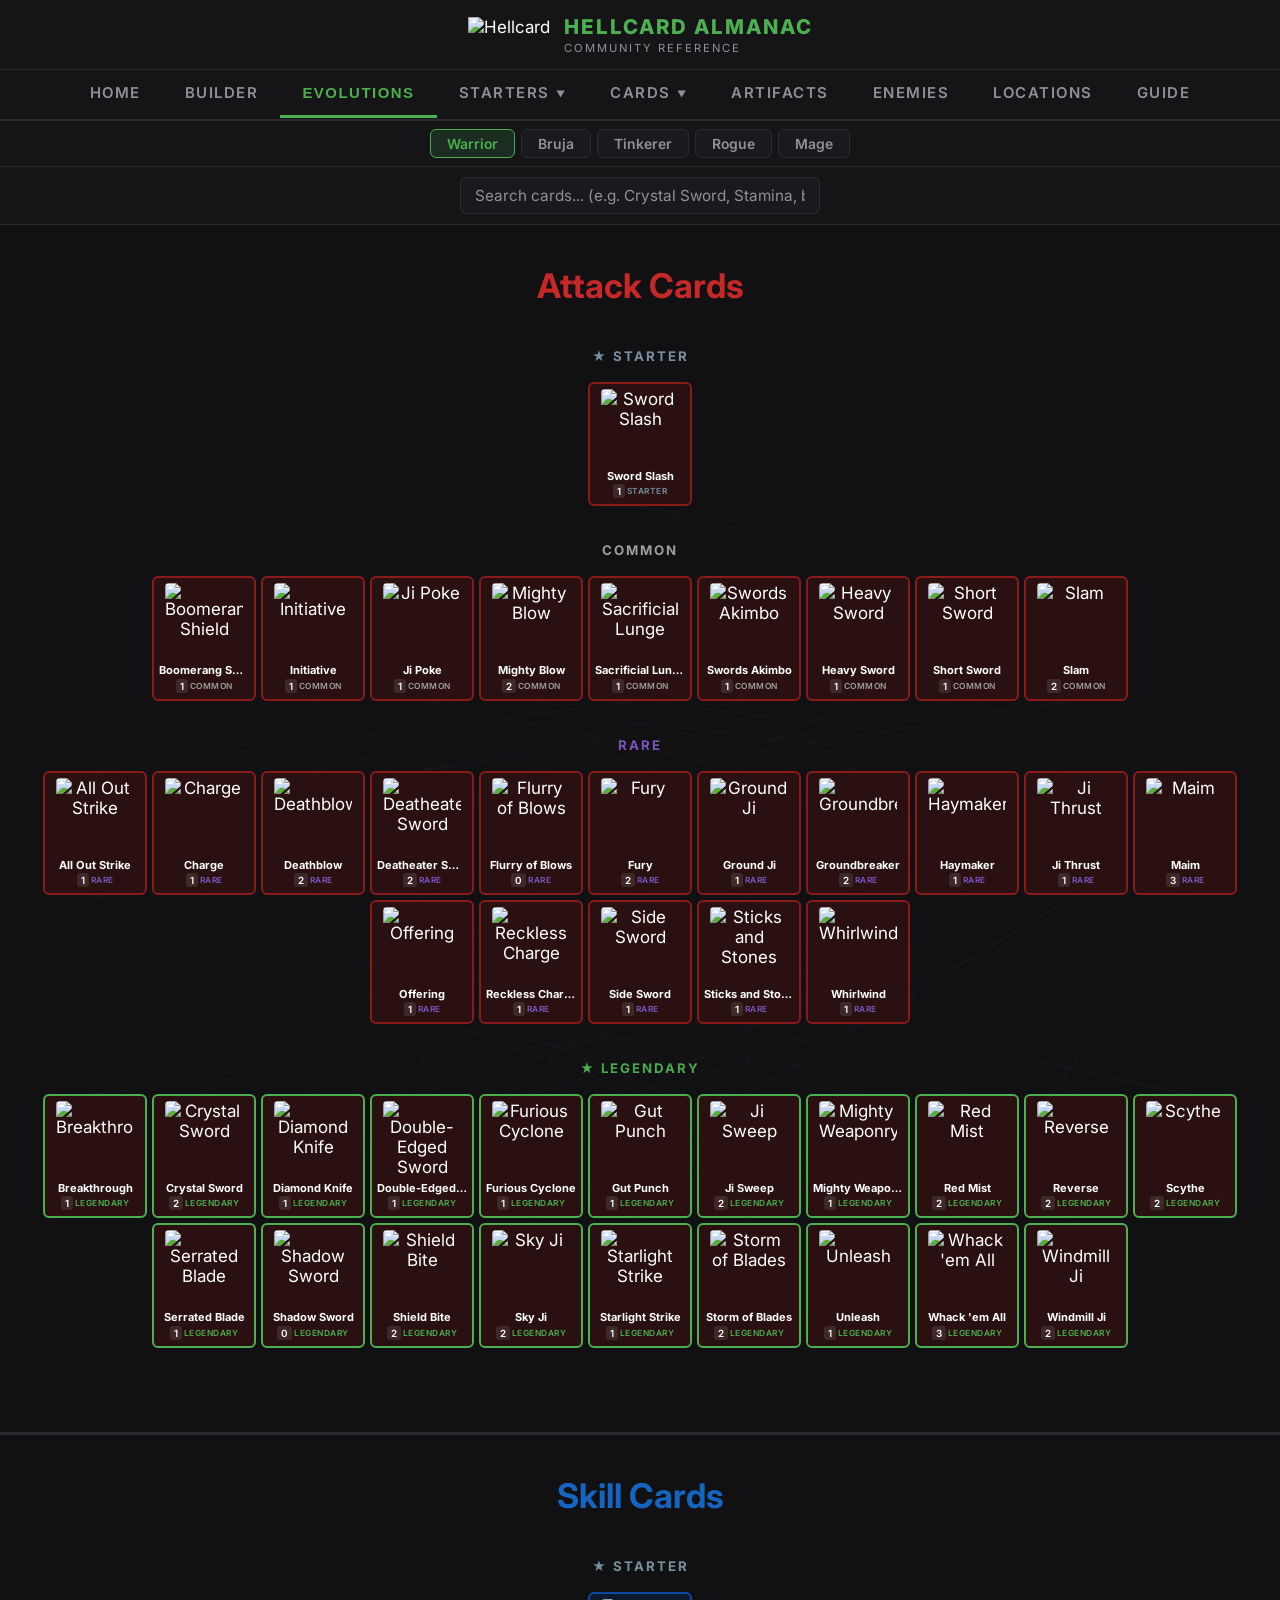
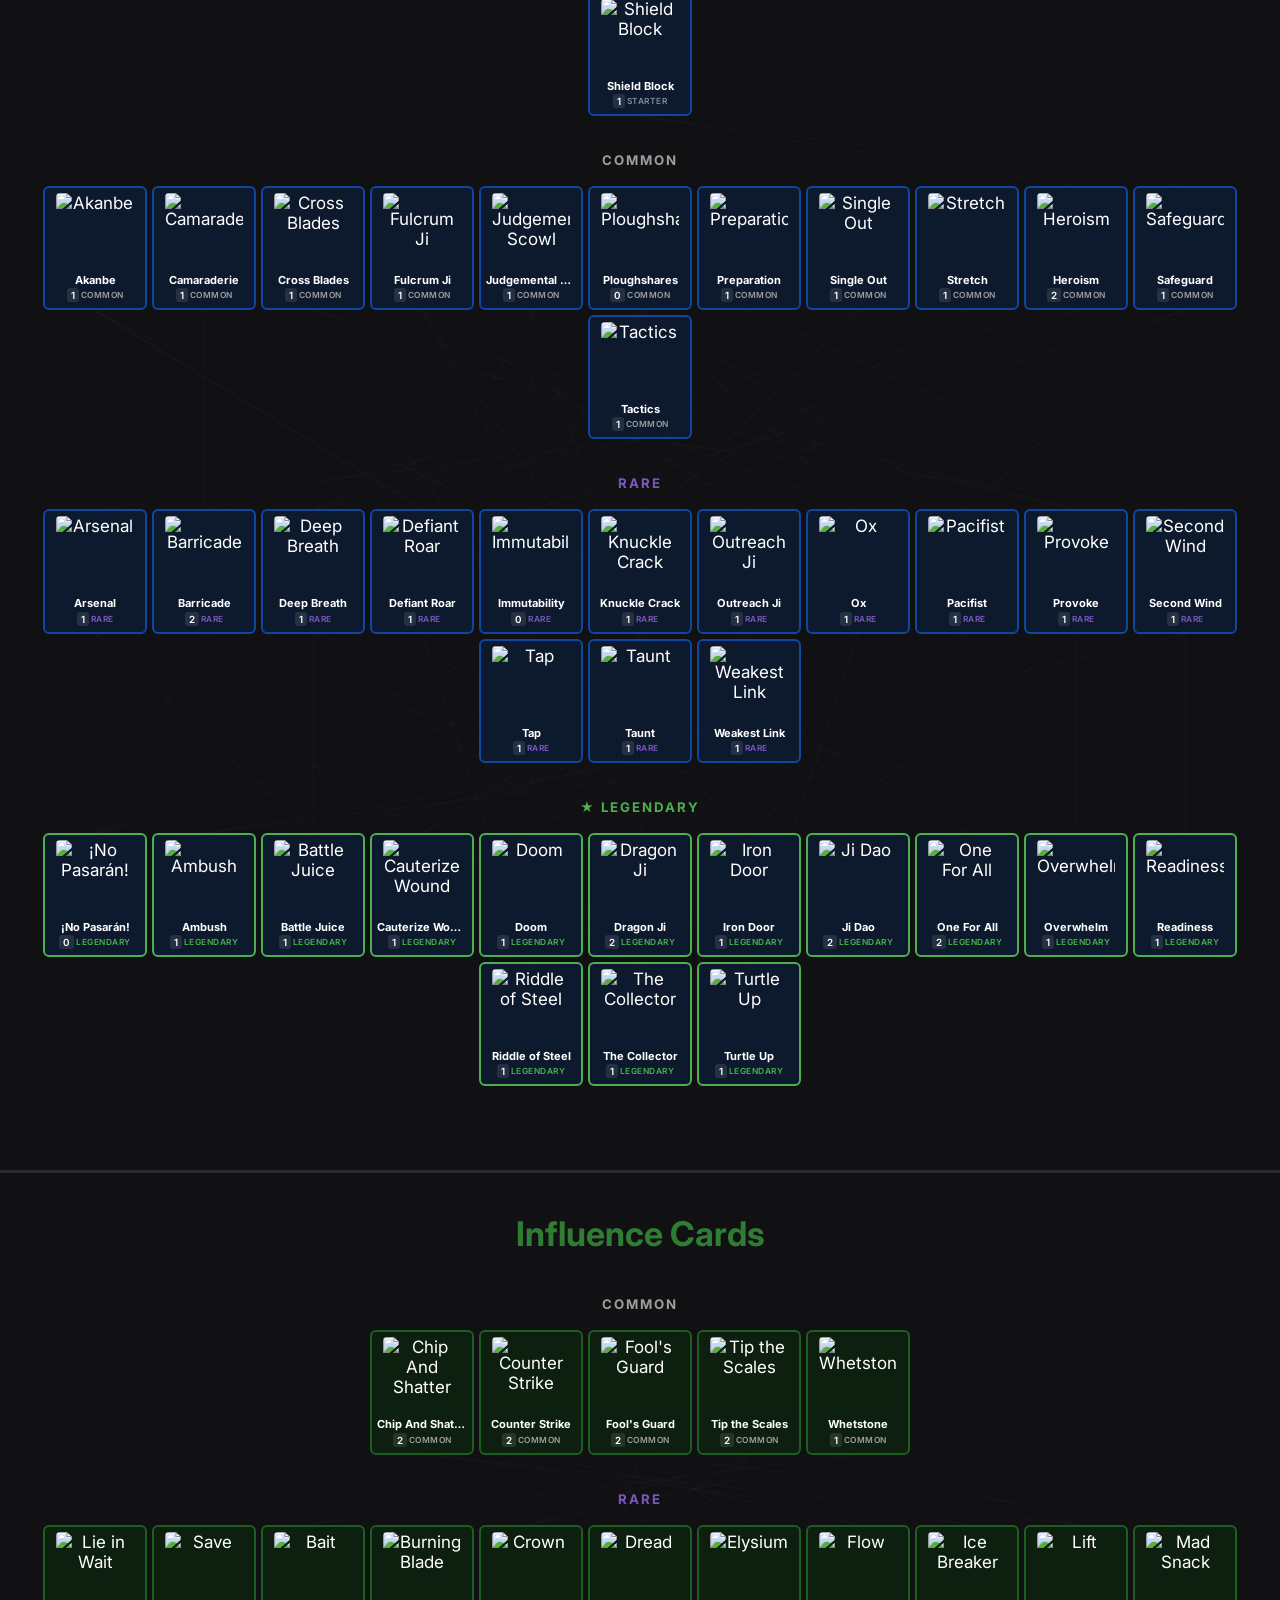
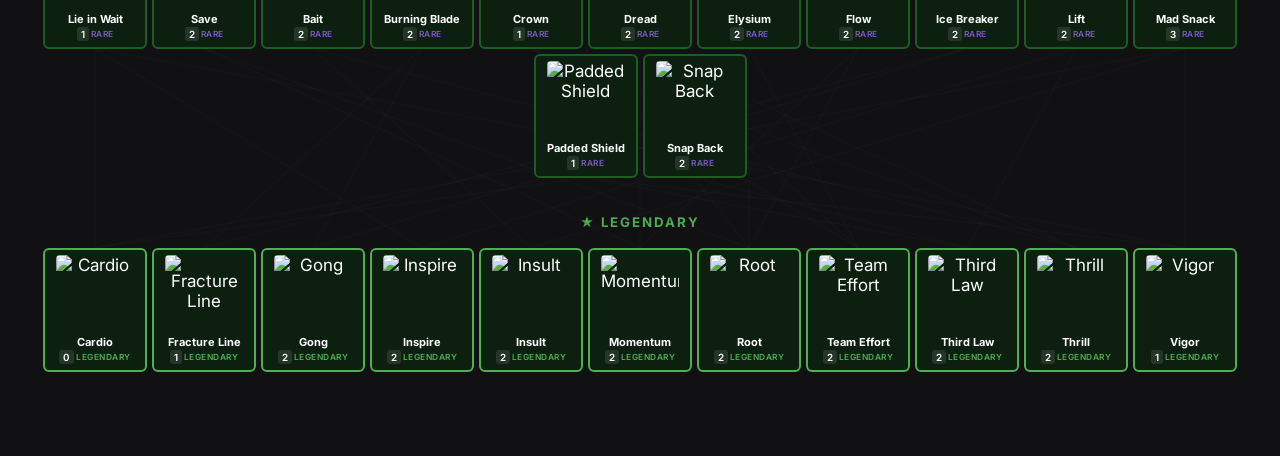
==== index.html @ f604a6dc "Add Ko-fi button, fix sticky positioning" ====
<!DOCTYPE html>
<html lang="en">
<head>
<meta charset="UTF-8">
<meta name="viewport" content="width=device-width, initial-scale=1.0">
<title>Hellcard Almanac - Evolutions</title>
<link rel="icon" type="image/png" href="https://static.wikia.nocookie.net/hellcard/images/e/e6/Site-logo.png/revision/latest?cb=20240917182248">
<link rel="stylesheet" href="header.css?v=3">
<link rel="stylesheet" href="search-enhance.css">
<style>
  :root {
    --attack: #c62828;
    --attack-bg: #2a1010;
    --attack-border: #8b1a1a;
    --skill: #1565c0;
    --skill-bg: #0d1a2e;
    --skill-border: #0d47a1;
    --influence: #2e7d32;
    --influence-bg: #0d2010;
    --influence-border: #1b5e20;
    --starter: #78909c;
    --common: #9e9e9e;
    --rare: #7e57c2;
    --summoned: #00acc1;
    --line-color: #2a2a30;
    --highlight-line: #4caf50;
  }

  /* === LEGEND BAR === */
  .legend {
    display: flex; justify-content: center; gap: 24px; padding: 8px 20px; flex-wrap: wrap;
    background: var(--bg-panel); border-bottom: 1px solid var(--border); font-size: 0.8em;
  }
  .legend-group { display: flex; gap: 10px; align-items: center; }
  .legend-group .label { color: var(--text-dim); font-size: 0.75em; text-transform: uppercase; letter-spacing: 1px; font-weight: 600; }
  .legend-item { display: flex; align-items: center; gap: 4px; font-size: 0.9em; }
  .legend-dot { width: 10px; height: 10px; border-radius: 3px; }
  .legend-dot.attack { background: var(--attack); }
  .legend-dot.skill { background: var(--skill); }
  .legend-dot.influence { background: var(--influence); }
  .legend-dot.starter { background: var(--starter); border: 1px solid #aaa; }
  .legend-dot.common { background: var(--common); }
  .legend-dot.rare { background: var(--rare); }
  .legend-dot.legendary { background: var(--legendary); }

  /* === TYPE SECTIONS === */
  .type-section {
    padding: 40px 0 10px;
    border-top: 3px solid var(--border);
  }
  .type-section:first-of-type { border-top: none; }
  .type-section h2 {
    font-family: 'Inter', sans-serif; font-size: 2em; text-align: center; margin-bottom: 4px;
  }
  .type-section .type-desc { text-align: center; color: var(--text-dim); font-size: 0.9em; margin-bottom: 16px; }
  .type-section .type-count { display: none; }

  /* === TIER LABELS === */
  .tier-label {
    text-align: center; font-size: 0.78em; text-transform: uppercase;
    letter-spacing: 2px; font-weight: 700; padding: 8px; margin-bottom: 6px;
  }
  .tier-label.starter-tier { color: var(--starter); }
  .tier-label.common-tier { color: var(--common); }
  .tier-label.rare-tier { color: var(--rare); }
  .tier-label.legendary-tier { color: var(--legendary); }
  .tier-label.summoned-tier { color: var(--summoned); }

  /* === TREE LAYOUT === */
  .tree-wrapper { padding: 0 10px 40px; }

  .flat-tree {
    display: flex; flex-direction: column; align-items: center; gap: 4px;
    position: relative; padding: 20px 0;
  }
  .flat-tier {
    display: flex; gap: 5px; justify-content: center;
    position: relative; z-index: 1; flex-wrap: wrap;
  }
  .flat-spacer { height: 20px; position: relative; width: 100%; }

  /* === CARD NODES === */
  .card-node {
    position: relative; width: 104px; min-width: 104px; padding: 5px 5px 6px;
    border-radius: 6px; border: 2px solid var(--border); background: var(--bg-card);
    cursor: pointer; transition: all 0.25s ease; text-align: center; flex-shrink: 0;
  }
  .card-node:hover { transform: translateY(-2px); z-index: 10; }

  .card-node.attack { border-color: var(--attack-border); background: var(--attack-bg); }
  .card-node.attack:hover { border-color: var(--attack); }
  .card-node.skill { border-color: var(--skill-border); background: var(--skill-bg); }
  .card-node.skill:hover { border-color: var(--skill); }
  .card-node.influence { border-color: var(--influence-border); background: var(--influence-bg); }
  .card-node.influence:hover { border-color: var(--influence); }

  .card-node.legendary { border-width: 2px; }
  .card-node.legendary.attack,
  .card-node.legendary.skill,
  .card-node.legendary.influence { border-color: var(--legendary); }
  .card-node.legendary:hover { }

  .card-img { width: 78px; height: 78px; margin: 0 auto 3px; border-radius: 4px; overflow: hidden; }
  .card-img img { width: 100%; height: 100%; object-fit: cover; display: block; }

  .card-name { font-weight: 700; font-size: 0.65em; line-height: 1.2; margin-bottom: 1px; white-space: nowrap; overflow: hidden; text-overflow: ellipsis; }
  .card-meta { display: flex; justify-content: center; gap: 2px; align-items: center; font-size: 0.58em; }
  .card-cost { background: rgba(255,255,255,0.1); padding: 1px 4px; border-radius: 3px; font-weight: 600; }
  .card-rarity { text-transform: uppercase; font-weight: 600; letter-spacing: 0.5px; font-size: 0.85em; }
  .card-rarity.starter { color: var(--starter); }
  .card-rarity.common { color: var(--common); }
  .card-rarity.rare { color: var(--rare); }
  .card-rarity.legendary { color: var(--legendary); }
  .card-rarity.summoned { color: var(--summoned); }

  /* === PATH HIGHLIGHTING === */
  .card-node.path-highlight { filter: brightness(1.4); z-index: 5; }
  .card-node.path-highlight.attack { border-color: #ff5252 !important; }
  .card-node.path-highlight.skill { border-color: #42a5f5 !important; }
  .card-node.path-highlight.influence { border-color: #66bb6a !important; }
  .card-node.path-descendant { filter: brightness(1.2); z-index: 4; }
  .card-node.path-descendant.attack { border-color: #ef9a9a !important; }
  .card-node.path-descendant.skill { border-color: #90caf9 !important; }
  .card-node.path-descendant.influence { border-color: #a5d6a7 !important; }
  .card-node.dimmed { opacity: 0.12; transition: opacity 0.3s; }

  /* === SVG CONNECTOR LINES === */
  .tree-svg line { stroke: var(--line-color); stroke-width: 1.5; opacity: 0.15; transition: all 0.3s; }
  .tree-svg line.line-highlight { stroke: var(--highlight-line); stroke-width: 3; opacity: 1; filter: drop-shadow(0 0 4px var(--gold-glow)); }
  .tree-svg line.line-descendant { stroke-width: 2.5; opacity: 0.75; }
  .flat-tree.tree-attack .tree-svg line.line-descendant { stroke: #ef9a9a; filter: drop-shadow(0 0 3px rgba(239,154,154,0.4)); }
  .flat-tree.tree-skill .tree-svg line.line-descendant { stroke: #90caf9; filter: drop-shadow(0 0 3px rgba(144,202,249,0.4)); }
  .flat-tree.tree-influence .tree-svg line.line-descendant { stroke: #a5d6a7; filter: drop-shadow(0 0 3px rgba(165,214,167,0.4)); }
  .tree-svg line.line-dimmed { opacity: 0.04; }
  .tree-svg { position: absolute; top: 0; left: 0; width: 100%; height: 100%; pointer-events: none; z-index: 0; }

  /* === DETAIL PANE (LEFT SIDE) === */
  .detail-pane {
    position: fixed; top: 190px; left: 12px; z-index: 1000; background: var(--bg-card);
    border: 1px solid var(--border); border-radius: 12px; padding: 0;
    width: 364px; overflow: hidden;
    opacity: 0; transition: opacity 0.2s ease; pointer-events: none;
  }
  .detail-pane.visible { opacity: 1; pointer-events: auto; }
  .detail-pane .tt-header { display: flex; gap: 12px; padding: 16px; align-items: center; background: rgba(0,0,0,0.15); }
  .detail-pane .tt-img { width: 84px; height: 84px; border-radius: 8px; overflow: hidden; flex-shrink: 0; background: rgba(0,0,0,0.15); }
  .detail-pane .tt-img img { width: 100%; height: 100%; object-fit: cover; }
  .detail-pane .tt-info { flex: 1; min-width: 0; }
  .detail-pane .tt-name { font-size: 1.1em; font-weight: 700; line-height: 1.2; margin-bottom: 6px; }
  .detail-pane .tt-badges { display: flex; gap: 5px; flex-wrap: wrap; align-items: center; }
  .detail-pane .tt-badge { font-size: 0.72em; font-weight: 700; text-transform: uppercase; letter-spacing: 0.5px; padding: 3px 8px; border-radius: 4px; }
  .detail-pane .tt-badge.type-attack { background: rgba(198,40,40,0.2); color: var(--attack); }
  .detail-pane .tt-badge.type-skill { background: rgba(21,101,192,0.2); color: var(--skill); }
  .detail-pane .tt-badge.type-influence { background: rgba(46,125,50,0.2); color: var(--influence); }
  .detail-pane .tt-badge.rarity-starter { background: rgba(120,144,156,0.2); color: var(--starter); }
  .detail-pane .tt-badge.rarity-common { background: rgba(158,158,158,0.2); color: #9e9e9e; }
  .detail-pane .tt-badge.rarity-rare { background: rgba(126,87,194,0.2); color: var(--rare); }
  .detail-pane .tt-badge.rarity-legendary { background: rgba(76,175,80,0.2); color: var(--legendary); }
  .detail-pane .tt-badge.rarity-summoned { background: rgba(255,183,77,0.2); color: var(--summoned); }
  .detail-pane .tt-mana { display: flex; align-items: center; gap: 4px; font-size: 0.88em; margin-top: 6px; color: #90caf9; font-weight: 600; }
  .detail-pane .tt-mana-gem { width: 18px; height: 18px; background: #3366dd; border-radius: 50%; display: flex; align-items: center; justify-content: center; font-size: 0.75em; color: #fff; font-weight: 800; }
  .detail-pane .tt-body { padding: 0 16px 16px; }
  .detail-pane .tt-effect { font-size: 0.88em; line-height: 1.55; color: var(--text); padding: 10px 12px; background: rgba(0,0,0,0.15); border-radius: 6px; border-left: 2px solid rgba(76, 175, 80, 0.25); }
  .detail-pane .tt-transforms { margin-top: 8px; font-size: 0.8em; color: var(--text-dim); line-height: 1.5; }
  .detail-pane .tt-transforms strong { color: var(--text); }
  .detail-pane .tt-arrow-up { color: var(--accent); }
  .detail-pane .tt-arrow-down { color: #ef5350; }

  /* === SEARCH MATCH === */
  .card-node.search-match { animation: pulse-highlight 1s ease-in-out 3; }
  @keyframes pulse-highlight { 0%, 100% { filter: brightness(1); } 50% { filter: brightness(1.5); } }
</style>
</head>
<body>

<div id="site-header">
  <div class="search-bar">
    <input type="text" id="searchInput" placeholder="Search cards... (e.g. Crystal Sword, Stamina, block)">
  </div>
</div>
<script src="header.js?v=3"></script>

<div class="detail-pane" id="detailPane"></div>
<div id="all-trees"></div>

<script>

// ===== CLASS DATA =====

const WARRIOR_IMGS = {
  "sword-slash":"https://static.wikia.nocookie.net/hellcard/images/8/8d/Sword_Slash.png/revision/latest?cb=20230325232851",
  "mighty-blow":"https://static.wikia.nocookie.net/hellcard/images/7/70/Mighty_Blow.png/revision/latest?cb=20230325235003",
  "shield-block":"https://static.wikia.nocookie.net/hellcard/images/1/1b/Shield_Block.png/revision/latest?cb=20230325230021",
  "slam":"https://static.wikia.nocookie.net/hellcard/images/2/2e/Slam.png/revision/latest?cb=20230325235056",
  "short-sword":"https://static.wikia.nocookie.net/hellcard/images/c/ca/Short_Sword.png/revision/latest?cb=20230325235034",
  "heavy-sword":"https://static.wikia.nocookie.net/hellcard/images/8/83/Heavy_Sword.png/revision/latest?cb=20230325233515",
  "fury":"https://static.wikia.nocookie.net/hellcard/images/4/46/Fury.png/revision/latest?cb=20230325233658",
  "flurry-of-blows":"https://static.wikia.nocookie.net/hellcard/images/e/e9/Flurry_of_Blows.png/revision/latest?cb=20230325233630",
  "haymaker":"https://static.wikia.nocookie.net/hellcard/images/1/16/Haymaker.png/revision/latest?cb=20230325233735",
  "maim":"https://static.wikia.nocookie.net/hellcard/images/f/fe/Maim.png/revision/latest?cb=20230325233801",
  "deatheater-sword":"https://static.wikia.nocookie.net/hellcard/images/0/06/Deatheater_Sword.png/revision/latest?cb=20230325233612",
  "offering":"https://static.wikia.nocookie.net/hellcard/images/4/47/Offering.png/revision/latest?cb=20230325233822",
  "side-sword":"https://static.wikia.nocookie.net/hellcard/images/8/84/Side_Sword.png/revision/latest?cb=20230419225807",
  "groundbreaker":"https://static.wikia.nocookie.net/hellcard/images/9/9f/Groundbreaker.png/revision/latest?cb=20230325233717",
  "reckless-charge":"https://static.wikia.nocookie.net/hellcard/images/2/24/Reckless_Charge.png/revision/latest?cb=20230325234203",
  "mighty-weaponry":"https://static.wikia.nocookie.net/hellcard/images/5/5c/Mighty_Weaponry.png/revision/latest?cb=20230325234028",
  "furious-cyclone":"https://static.wikia.nocookie.net/hellcard/images/4/4c/Furious_Cyclone.png/revision/latest?cb=20230325233953",
  "shadow-sword":"https://static.wikia.nocookie.net/hellcard/images/4/47/Shadow_Sword.png/revision/latest?cb=20230325235242",
  "reverse":"https://static.wikia.nocookie.net/hellcard/images/0/06/Reverse.png/revision/latest?cb=20230325234240",
  "gut-punch":"https://static.wikia.nocookie.net/hellcard/images/8/8f/Gut_Punch.png/revision/latest?cb=20230325234012",
  "serrated-blade":"https://static.wikia.nocookie.net/hellcard/images/f/f5/Serrated_Blade.png/revision/latest?cb=20230325235226",
  "whack-em-all":"https://static.wikia.nocookie.net/hellcard/images/b/bc/Whack_%27em_All.png/revision/latest?cb=20230325235446",
  "diamond-knife":"https://static.wikia.nocookie.net/hellcard/images/a/a6/Diamond_Knife.png/revision/latest?cb=20230325233914",
  "storm-of-blades":"https://static.wikia.nocookie.net/hellcard/images/4/4d/Storm_of_Blades.png/revision/latest?cb=20230325235340",
  "crystal-sword":"https://static.wikia.nocookie.net/hellcard/images/3/3d/Crystal_Sword.png/revision/latest?cb=20230325233859",
  "double-edged-sword":"https://static.wikia.nocookie.net/hellcard/images/3/37/Double-edged_Sword.png/revision/latest?cb=20230325233934",
  "unleash":"https://static.wikia.nocookie.net/hellcard/images/4/49/Unleash.png/revision/latest?cb=20230325235432",
  "starlight-strike":"https://static.wikia.nocookie.net/hellcard/images/1/1d/Starlight_Strike.png/revision/latest?cb=20230325235321",
  "red-mist":"https://static.wikia.nocookie.net/hellcard/images/c/c3/Red_Mist.png/revision/latest?cb=20230325234222",
  "breakthrough":"https://static.wikia.nocookie.net/hellcard/images/6/67/Breakthrough.png/revision/latest?cb=20230325233257",
  "shield-bite":"https://static.wikia.nocookie.net/hellcard/images/3/36/Shield_Bite.png/revision/latest?cb=20230325235259",
  "safeguard":"https://static.wikia.nocookie.net/hellcard/images/f/f1/Safeguard.png/revision/latest?cb=20230325230507",
  "heroism":"https://static.wikia.nocookie.net/hellcard/images/f/f1/Heroism.png/revision/latest?cb=20230325230335",
  "tactics":"https://static.wikia.nocookie.net/hellcard/images/0/0e/Tactics.png/revision/latest?cb=20230325230701",
  "immutability":"https://static.wikia.nocookie.net/hellcard/images/f/ff/Immutability.png/revision/latest?cb=20230325234336",
  "knuckle-crack":"https://static.wikia.nocookie.net/hellcard/images/8/80/Knuckle_Crack.png/revision/latest?cb=20230325234356",
  "pacifist":"https://static.wikia.nocookie.net/hellcard/images/4/4a/Pacifist.png/revision/latest?cb=20230325235518",
  "barricade":"https://static.wikia.nocookie.net/hellcard/images/1/12/Barricade.png/revision/latest?cb=20230325233208",
  "second-wind":"https://static.wikia.nocookie.net/hellcard/images/6/62/Second_Wind.png/revision/latest?cb=20230325235549",
  "arsenal":"https://static.wikia.nocookie.net/hellcard/images/2/22/Arsenal.png/revision/latest?cb=20230325233123",
  "deep-breath":"https://static.wikia.nocookie.net/hellcard/images/4/4e/Deep_Breath.png/revision/latest?cb=20230325234301",
  "iron-door":"https://static.wikia.nocookie.net/hellcard/images/1/11/Iron_Door.png/revision/latest?cb=20230325234427",
  "no-pasaran":"https://static.wikia.nocookie.net/hellcard/images/d/dc/%C2%A1No_Pasar%C3%A1n%21.png/revision/latest?cb=20230325232927",
  "the-collector":"https://static.wikia.nocookie.net/hellcard/images/3/37/The_Collector.png/revision/latest?cb=20230325235702",
  "one-for-all":"https://static.wikia.nocookie.net/hellcard/images/d/db/One_For_All.png/revision/latest?cb=20230325234448",
  "battle-juice":"https://static.wikia.nocookie.net/hellcard/images/1/15/Battle_Juice.png/revision/latest?cb=20230325233227",
  "readiness":"https://static.wikia.nocookie.net/hellcard/images/1/1e/Readiness.png/revision/latest?cb=20230325234602",
  "overwhelm":"https://static.wikia.nocookie.net/hellcard/images/c/c7/Overwhelm.png/revision/latest?cb=20230325234541",
  "turtle-up":"https://static.wikia.nocookie.net/hellcard/images/4/41/Turtle_Up.png/revision/latest?cb=20230325235716",
  "sacrificial-lunge":"https://static.wikia.nocookie.net/hellcard/images/b/b5/Sacrificial_Lunge.png/revision/latest?cb=20230325235019",
  "swords-akimbo":"https://static.wikia.nocookie.net/hellcard/images/8/8b/Swords_Akimbo.png/revision/latest?cb=20230325235116",
  "initiative":"https://static.wikia.nocookie.net/hellcard/images/e/ea/Initiative.png/revision/latest?cb=20230325233536",
  "boomerang-shield":"https://static.wikia.nocookie.net/hellcard/images/9/90/Boomerang_Shield.png/revision/latest?cb=20230325232954",
  "ji-poke":"https://static.wikia.nocookie.net/hellcard/images/d/d0/Ji_Poke.png/revision/latest?cb=20240907010408",
  "all-out-strike":"https://static.wikia.nocookie.net/hellcard/images/c/ce/All_Out_Strike.png/revision/latest?cb=20230325233038",
  "deathblow":"https://static.wikia.nocookie.net/hellcard/images/b/b1/Deathblow.png/revision/latest?cb=20230325233555",
  "charge":"https://static.wikia.nocookie.net/hellcard/images/d/db/Charge.png/revision/latest?cb=20230325233354",
  "sticks-and-stones":"https://static.wikia.nocookie.net/hellcard/images/e/ea/Sticks_and_Stones.png/revision/latest?cb=20230325235139",
  "whirlwind":"https://static.wikia.nocookie.net/hellcard/images/e/e0/Whirlwind.png/revision/latest?cb=20230325235402",
  "ground-ji":"https://static.wikia.nocookie.net/hellcard/images/6/60/Ground_Ji.png/revision/latest?cb=20240907012601",
  "ji-thrust":"https://static.wikia.nocookie.net/hellcard/images/f/f1/Ji_Thrust.png/revision/latest?cb=20240907012534",
  "scythe":"https://static.wikia.nocookie.net/hellcard/images/c/cd/Scythe.png/revision/latest?cb=20230325235212",
  "ji-sweep":"https://static.wikia.nocookie.net/hellcard/images/7/7a/Ji_Sweep.png/revision/latest?cb=20240907012623",
  "sky-ji":"https://static.wikia.nocookie.net/hellcard/images/7/70/Sky_Ji.png/revision/latest?cb=20240907012614",
  "windmill-ji":"https://static.wikia.nocookie.net/hellcard/images/e/e8/Windmill_Ji.png/revision/latest?cb=20240907012550",
  "camaraderie":"https://static.wikia.nocookie.net/hellcard/images/7/75/Camaraderie.png/revision/latest?cb=20230325230240",
  "cross-blades":"https://static.wikia.nocookie.net/hellcard/images/3/3a/Cross_Blades.png/revision/latest?cb=20230325234047",
  "ploughshares":"https://static.wikia.nocookie.net/hellcard/images/6/66/Ploughshares.png/revision/latest?cb=20230325234132",
  "preparation":"https://static.wikia.nocookie.net/hellcard/images/a/aa/Preparation.png/revision/latest?cb=20230325230426",
  "stretch":"https://static.wikia.nocookie.net/hellcard/images/8/8a/Stretch.png/revision/latest?cb=20230325234937",
  "akanbe":"https://static.wikia.nocookie.net/hellcard/images/9/95/Akanbe.png/revision/latest?cb=20230325233017",
  "single-out":"https://static.wikia.nocookie.net/hellcard/images/2/25/Single_Out.png/revision/latest?cb=20230325230602",
  "judgemental-scowl":"https://static.wikia.nocookie.net/hellcard/images/2/23/Judgemental_Scowl.png/revision/latest?cb=20230325234105",
  "fulcrum-ji":"https://static.wikia.nocookie.net/hellcard/images/3/3c/Fulcrum_Ji.png/revision/latest?cb=20240907010611",
  "provoke":"https://static.wikia.nocookie.net/hellcard/images/6/6b/Provoke.png/revision/latest?cb=20230325235534",
  "ox":"https://static.wikia.nocookie.net/hellcard/images/d/dc/Ox.png/revision/latest?cb=20230325235505",
  "tap":"https://static.wikia.nocookie.net/hellcard/images/1/14/Tap.png/revision/latest?cb=20230325235612",
  "weakest-link":"https://static.wikia.nocookie.net/hellcard/images/a/a9/Weakest_Link.png/revision/latest?cb=20230325235647",
  "taunt":"https://static.wikia.nocookie.net/hellcard/images/c/cc/Taunt.png/revision/latest?cb=20230325235628",
  "defiant-roar":"https://static.wikia.nocookie.net/hellcard/images/d/db/Defiant_Roar.png/revision/latest?cb=20230325234321",
  "outreach-ji":"https://static.wikia.nocookie.net/hellcard/images/1/1e/Outreach_Ji.png/revision/latest?cb=20240907011610",
  "ambush":"https://static.wikia.nocookie.net/hellcard/images/3/30/Ambush.png/revision/latest?cb=20230325233106",
  "riddle-of-steel":"https://static.wikia.nocookie.net/hellcard/images/9/98/Riddle_of_Steel.png/revision/latest?cb=20230325234622",
  "doom":"https://static.wikia.nocookie.net/hellcard/images/0/0b/Doom.png/revision/latest?cb=20230325234413",
  "cauterize-wound":"https://static.wikia.nocookie.net/hellcard/images/f/f5/Cauterize_Wound.png/revision/latest?cb=20230325233330",
  "ji-dao":"https://static.wikia.nocookie.net/hellcard/images/3/35/Ji_Dao.png/revision/latest?cb=20240907011632",
  "dragon-ji":"https://static.wikia.nocookie.net/hellcard/images/8/86/Dragon_Ji.png/revision/latest?cb=20240907011650",
  "counter-strike":"https://static.wikia.nocookie.net/hellcard/images/6/66/Counter_Strike.png/revision/latest?cb=20230325233427",
  "tip-the-scales":"https://static.wikia.nocookie.net/hellcard/images/8/83/Tip_the_Scales.png/revision/latest?cb=20230325235729",
  "whetstone":"https://static.wikia.nocookie.net/hellcard/images/9/9f/Whetstone.png/revision/latest?cb=20230325235743",
  "chip-and-shatter":"https://static.wikia.nocookie.net/hellcard/images/a/ae/Chip_And_Shatter.png/revision/latest?cb=20240907011947",
  "flow":"https://static.wikia.nocookie.net/hellcard/images/e/e6/Flow.png/revision/latest?cb=20230325234729",
  "snap-back":"https://static.wikia.nocookie.net/hellcard/images/8/81/Snap_Back.png/revision/latest?cb=20230325234914",
  "bait":"https://static.wikia.nocookie.net/hellcard/images/f/ff/Bait.png/revision/latest?cb=20230325233145",
  "padded-shield":"https://static.wikia.nocookie.net/hellcard/images/4/40/Padded_Shield.png/revision/latest?cb=20230325234840",
  "crown":"https://static.wikia.nocookie.net/hellcard/images/f/f3/Crown.png/revision/latest?cb=20230325234643",
  "dread":"https://static.wikia.nocookie.net/hellcard/images/c/c9/Dread.png/revision/latest?cb=20230325234657",
  "lift":"https://static.wikia.nocookie.net/hellcard/images/e/e8/Lift.png/revision/latest?cb=20230325234804",
  "ice-breaker":"https://static.wikia.nocookie.net/hellcard/images/5/5a/Ice_Breaker.png/revision/latest?cb=20240907012509",
  "burning-blade":"https://static.wikia.nocookie.net/hellcard/images/f/fe/Burning_Blade.png/revision/latest?cb=20240907012438",
  "mad-snack":"https://static.wikia.nocookie.net/hellcard/images/9/90/Mad_Snack.png/revision/latest?cb=20230325234823",
  "elysium":"https://static.wikia.nocookie.net/hellcard/images/6/68/Elysium.png/revision/latest?cb=20230325234712",
  "save":"https://static.wikia.nocookie.net/hellcard/images/2/21/Save.png/revision/latest?cb=20230325234858",
  "lie-in-wait":"https://static.wikia.nocookie.net/hellcard/images/2/24/Lie_in_Wait.png/revision/latest?cb=20230325234744",
  "root":"https://static.wikia.nocookie.net/hellcard/images/8/80/Root.png/revision/latest?cb=20230325235912",
  "momentum":"https://static.wikia.nocookie.net/hellcard/images/d/dd/Momentum.png/revision/latest?cb=20230325235856",
  "third-law":"https://static.wikia.nocookie.net/hellcard/images/f/ff/Third_Law.png/revision/latest?cb=20230325235954",
  "thrill":"https://static.wikia.nocookie.net/hellcard/images/2/2e/Thrill.png/revision/latest?cb=20230326000007",
  "insult":"https://static.wikia.nocookie.net/hellcard/images/1/11/Insult.png/revision/latest?cb=20230325235844",
  "team-effort":"https://static.wikia.nocookie.net/hellcard/images/e/e9/Team_Effort.png/revision/latest?cb=20230325235933",
  "vigor":"https://static.wikia.nocookie.net/hellcard/images/f/f4/Vigor.png/revision/latest?cb=20230326000022",
  "cardio":"https://static.wikia.nocookie.net/hellcard/images/d/d8/Cardio.png/revision/latest?cb=20230325233314",
  "inspire":"https://static.wikia.nocookie.net/hellcard/images/c/c4/Inspire.png/revision/latest?cb=20230325235800",
  "gong":"https://static.wikia.nocookie.net/hellcard/images/3/36/Gong.png/revision/latest?cb=20240907012516",
  "fracture-line":"https://static.wikia.nocookie.net/hellcard/images/2/2c/Fracture_Line.png/revision/latest?cb=20240907012451",
  "fools-guard":"https://static.wikia.nocookie.net/hellcard/images/0/0b/Fool%27s_Guard.png/revision/latest?cb=20230325233447"
};

const WARRIOR_CARDS = {
  "sword-slash":{name:"Sword Slash",type:"Attack",rarity:"Starter",cost:1,effect:"Deal 2 damage. If target is far, deal 1 damage instead.",to:["Slam","Short Sword","Heavy Sword"],from:[]},
  "mighty-blow":{name:"Mighty Blow",type:"Attack",rarity:"Common",cost:2,effect:"Deal 2 damage in a medium radius. Random monster in radius is dealt additional 2 damage.",to:["Groundbreaker","Fury","Reckless Charge"],from:[]},
  "slam":{name:"Slam",type:"Attack",rarity:"Common",cost:2,effect:"Deal 3 damage in a medium radius. Lose block. Get Disarm.",to:["Fury","Flurry of Blows","Haymaker"],from:["Sword Slash"]},
  "short-sword":{name:"Short Sword",type:"Attack",rarity:"Common",cost:1,effect:"Deal 4 damage. If monster is far, deal 2 damage instead.",to:["Haymaker","Maim","Deatheater Sword"],from:["Sword Slash"]},
  "heavy-sword":{name:"Heavy Sword",type:"Attack",rarity:"Common",cost:1,effect:"Deal 3 damage. Use 2 Stamina for additional 2 damage.",to:["Deatheater Sword","Offering","Side Sword"],from:["Sword Slash"]},
  "sacrificial-lunge":{name:"Sacrificial Lunge",type:"Attack",rarity:"Common",cost:1,effect:"Deal 8 damage minus your current block. Discard all Skill cards from hand.",to:["Maim","Deathblow","All Out Strike"],from:[]},
  "swords-akimbo":{name:"Swords Akimbo",type:"Attack",rarity:"Common",cost:1,effect:"Deal 5 damage in a wide cone. Strain.",to:["Deatheater Sword","Whirlwind","Groundbreaker"],from:[]},
  "initiative":{name:"Initiative",type:"Attack",rarity:"Common",cost:1,effect:"Deal 3 damage. Deal 5 damage if target's intent is attack.",to:["Offering","Charge","Side Sword"],from:[]},
  "boomerang-shield":{name:"Boomerang Shield",type:"Attack",rarity:"Common",cost:1,effect:"Deal damage equal to your block to the first monster in a long narrow cone.",to:["Deathblow","Charge","Sticks and Stones"],from:[]},
  "ji-poke":{name:"Ji Poke",type:"Attack",rarity:"Common",cost:1,effect:"Deal 3 damage to a monster in far range. On draw, gain 1 block.",to:["Sticks and Stones","Ground Ji","Ji Thrust"],from:[]},
  "fury":{name:"Fury",type:"Attack",rarity:"Rare",cost:2,effect:"Deal 8 damage in a medium radius. Lose block. Get Disarm.",to:["Mighty Weaponry","Furious Cyclone"],from:["Mighty Blow","Slam"]},
  "flurry-of-blows":{name:"Flurry of Blows",type:"Attack",rarity:"Rare",cost:0,effect:"Deal 3 damage. Add a copy of this card to the discard pile.",to:["Shadow Sword","Reverse"],from:["Slam"]},
  "haymaker":{name:"Haymaker",type:"Attack",rarity:"Rare",cost:1,effect:"Deal 5 damage. Deal additional 5 damage if the monster has block.",to:["Gut Punch","Reverse","Serrated Blade"],from:["Short Sword","Slam"]},
  "maim":{name:"Maim",type:"Attack",rarity:"Rare",cost:3,effect:"Deal 8 damage. Focus: mana cost -1 each draw.",to:["Whack 'em All","Furious Cyclone"],from:["Sacrificial Lunge","Short Sword"]},
  "deatheater-sword":{name:"Deatheater Sword",type:"Attack",rarity:"Rare",cost:2,effect:"Deal 5 damage. If it kills the monster, increase damage by 5.",to:["Diamond Knife","Storm of Blades","Crystal Sword"],from:["Heavy Sword","Short Sword","Swords Akimbo"]},
  "offering":{name:"Offering",type:"Attack",rarity:"Rare",cost:1,effect:"Deal 12 damage. Lose 1 HP.",to:["Mighty Weaponry","Double-Edged Sword"],from:["Heavy Sword","Initiative"]},
  "side-sword":{name:"Side Sword",type:"Attack",rarity:"Rare",cost:1,effect:"Deal 5 damage. Use 2 Stamina for additional 4 damage.",to:["Unleash","Storm of Blades","Double-Edged Sword"],from:["Heavy Sword","Initiative"]},
  "groundbreaker":{name:"Groundbreaker",type:"Attack",rarity:"Rare",cost:2,effect:"Deal 4 damage in a medium radius.",to:["Starlight Strike","Red Mist","Breakthrough"],from:["Mighty Blow","Swords Akimbo"]},
  "reckless-charge":{name:"Reckless Charge",type:"Attack",rarity:"Rare",cost:1,effect:"Deal damage equal to cost of all cards in hand in a medium radius. Discard all non Attack cards.",to:["Shield Bite","Starlight Strike","Red Mist"],from:["Mighty Blow"]},
  "all-out-strike":{name:"All Out Strike",type:"Attack",rarity:"Rare",cost:1,effect:"Deal 8 damage minus your current block in a medium radius. Discard all Skill cards.",to:["Starlight Strike","Gut Punch","Breakthrough"],from:["Sacrificial Lunge"]},
  "deathblow":{name:"Deathblow",type:"Attack",rarity:"Rare",cost:2,effect:"Kill a wounded monster with 10 or less HP.",to:["Crystal Sword","Scythe"],from:["Boomerang Shield","Sacrificial Lunge"]},
  "charge":{name:"Charge",type:"Attack",rarity:"Rare",cost:1,effect:"Deal 4 damage. Focus: +4 damage. Strain.",to:["Diamond Knife","Whack 'em All","Serrated Blade"],from:["Boomerang Shield","Initiative"]},
  "sticks-and-stones":{name:"Sticks and Stones",type:"Attack",rarity:"Rare",cost:1,effect:"Deal damage equal to your block.",to:["Breakthrough","Red Mist"],from:["Boomerang Shield","Ji Poke"]},
  "whirlwind":{name:"Whirlwind",type:"Attack",rarity:"Rare",cost:1,effect:"Deal 5 damage to ALL monsters in near range. Strain.",to:["Scythe","Furious Cyclone","Gut Punch"],from:["Swords Akimbo"]},
  "ground-ji":{name:"Ground Ji",type:"Attack",rarity:"Rare",cost:1,effect:"Deal 5 damage. Gain 3 Stamina if monster is frozen or stunned.",to:["Ji Sweep","Sky Ji","Windmill Ji"],from:["Ji Poke"]},
  "ji-thrust":{name:"Ji Thrust",type:"Attack",rarity:"Rare",cost:1,effect:"Deal 5 damage to a monster in far range. On draw, gain 2 block.",to:["Ji Sweep","Sky Ji","Windmill Ji"],from:["Ji Poke"]},
  "mighty-weaponry":{name:"Mighty Weaponry",type:"Attack",rarity:"Legendary",cost:1,effect:"Deal 12 damage in a medium radius. Lose block. Get Disarm.",to:[],from:["Fury","Offering"]},
  "furious-cyclone":{name:"Furious Cyclone",type:"Attack",rarity:"Legendary",cost:1,effect:"Deal 8 damage to ALL monsters in near range and move them to far range. Strain.",to:[],from:["Fury","Maim","Whirlwind"]},
  "shadow-sword":{name:"Shadow Sword",type:"Attack",rarity:"Legendary",cost:0,effect:"Deal 3x1 damage. Add 3 copies of Shadow Sword to discard pile.",to:[],from:["Flurry of Blows"]},
  "reverse":{name:"Reverse",type:"Attack",rarity:"Legendary",cost:2,effect:"Deal damage equal to monster's Strength.",to:[],from:["Flurry of Blows","Haymaker"]},
  "gut-punch":{name:"Gut Punch",type:"Attack",rarity:"Legendary",cost:1,effect:"Deal 5 damage plus Stamina. Double damage if the monster has block.",to:[],from:["All Out Strike","Haymaker","Whirlwind"]},
  "serrated-blade":{name:"Serrated Blade",type:"Attack",rarity:"Legendary",cost:1,effect:"Deal 5 unblockable damage. Focus: +4 damage.",to:[],from:["Charge","Haymaker"]},
  "whack-em-all":{name:"Whack 'em All",type:"Attack",rarity:"Legendary",cost:3,effect:"Deal 12 damage. Focus: mana cost -1.",to:[],from:["Charge","Maim"]},
  "diamond-knife":{name:"Diamond Knife",type:"Attack",rarity:"Legendary",cost:1,effect:"Deal 3 damage. Increase damage by 5 with each play.",to:[],from:["Charge","Deatheater Sword"]},
  "storm-of-blades":{name:"Storm of Blades",type:"Attack",rarity:"Legendary",cost:2,effect:"Deal 2 damage for each Sword in your deck in a long medium cone. Use 4 Stamina to repeat.",to:[],from:["Deatheater Sword","Side Sword"]},
  "crystal-sword":{name:"Crystal Sword",type:"Attack",rarity:"Legendary",cost:2,effect:"Deal 20 damage. If this kills the monster, reduce damage by 5.",to:[],from:["Deathblow","Deatheater Sword"]},
  "double-edged-sword":{name:"Double-Edged Sword",type:"Attack",rarity:"Legendary",cost:1,effect:"Deal 20 damage. Use 5 Stamina or get damaged for each Stamina missing.",to:[],from:["Offering","Side Sword"]},
  "unleash":{name:"Unleash",type:"Attack",rarity:"Legendary",cost:1,effect:"Deal 7 damage. +5 for each Stamina you have.",to:[],from:["Side Sword"]},
  "starlight-strike":{name:"Starlight Strike",type:"Attack",rarity:"Legendary",cost:1,effect:"Deal 12 damage minus your current block in a medium radius. Get 2 Stamina per monster killed. Discard all Skill cards.",to:[],from:["All Out Strike","Groundbreaker","Reckless Charge"]},
  "red-mist":{name:"Red Mist",type:"Attack",rarity:"Legendary",cost:2,effect:"Deal 5 damage in a medium radius. Heal 3 HP for each non-summoned monster this kills.",to:[],from:["Groundbreaker","Reckless Charge","Sticks and Stones"]},
  "breakthrough":{name:"Breakthrough",type:"Attack",rarity:"Legendary",cost:1,effect:"Deal damage equal to your block in a long narrow cone.",to:[],from:["All Out Strike","Groundbreaker","Sticks and Stones"]},
  "shield-bite":{name:"Shield Bite",type:"Attack",rarity:"Legendary",cost:2,effect:"Deal damage equal to the number of cards in your draw pile in a medium radius. Discard all non Attack cards.",to:[],from:["Reckless Charge"]},
  "scythe":{name:"Scythe",type:"Attack",rarity:"Legendary",cost:2,effect:"Kill all monsters with 10 or less HP in a medium radius.",to:[],from:["Deathblow","Whirlwind"]},
  "ji-sweep":{name:"Ji Sweep",type:"Attack",rarity:"Legendary",cost:2,effect:"Deal 8 damage to all far monsters. Double damage to frozen or stunned.",to:[],from:["Ji Thrust","Ground Ji"]},
  "sky-ji":{name:"Sky Ji",type:"Attack",rarity:"Legendary",cost:2,effect:"Deal 15 damage. Gain 4 Stamina if monster is frozen or stunned.",to:[],from:["Ji Thrust","Ground Ji"]},
  "windmill-ji":{name:"Windmill Ji",type:"Attack",rarity:"Legendary",cost:2,effect:"Deal 5 damage to monsters in one far section. On draw, gain 2 block for each Ji card in deck.",to:[],from:["Ji Thrust","Ground Ji"]},
  "shield-block":{name:"Shield Block",type:"Skill",rarity:"Starter",cost:1,effect:"Give 2 block to any hero.",to:["Safeguard","Heroism","Tactics"],from:[]},
  "safeguard":{name:"Safeguard",type:"Skill",rarity:"Common",cost:1,effect:"Give 4 block to any hero.",to:["Immutability","Knuckle Crack","Pacifist"],from:["Shield Block"]},
  "heroism":{name:"Heroism",type:"Skill",rarity:"Common",cost:2,effect:"Give 4 block to all heroes.",to:["Immutability","Pacifist","Barricade"],from:["Shield Block"]},
  "tactics":{name:"Tactics",type:"Skill",rarity:"Common",cost:1,effect:"Draw 2 cards. Gain 2 block.",to:["Second Wind","Arsenal","Deep Breath"],from:["Shield Block"]},
  "camaraderie":{name:"Camaraderie",type:"Skill",rarity:"Common",cost:1,effect:"Everybody draws 2 cards.",to:["Provoke","Arsenal","Barricade"],from:[]},
  "cross-blades":{name:"Cross Blades",type:"Skill",rarity:"Common",cost:1,effect:"Add 2 random Attack cards to draw pile.",to:["Ox","Provoke","Tap"],from:[]},
  "ploughshares":{name:"Ploughshares",type:"Skill",rarity:"Common",cost:0,effect:"Gain 4 block. 6 if you have no Attack cards in hand.",to:["Pacifist","Ox","Immutability"],from:[]},
  "preparation":{name:"Preparation",type:"Skill",rarity:"Common",cost:1,effect:"Add 3 Stamina.",to:["Knuckle Crack","Second Wind","Deep Breath"],from:[]},
  "stretch":{name:"Stretch",type:"Skill",rarity:"Common",cost:1,effect:"Get 2 Stamina. 5 if you don't have any Swords in hand.",to:["Knuckle Crack","Second Wind","Deep Breath"],from:[]},
  "akanbe":{name:"Akanbe",type:"Skill",rarity:"Common",cost:1,effect:"Move the selected monster to your near section.",to:["Weakest Link","Taunt","Defiant Roar"],from:[]},
  "single-out":{name:"Single Out",type:"Skill",rarity:"Common",cost:1,effect:"Mark a random monster in the near range.",to:["Weakest Link","Tap","Defiant Roar"],from:[]},
  "judgemental-scowl":{name:"Judgemental Scowl",type:"Skill",rarity:"Common",cost:1,effect:"Break block. Gain 2 block.",to:["Tap","Taunt","Defiant Roar"],from:[]},
  "fulcrum-ji":{name:"Fulcrum Ji",type:"Skill",rarity:"Common",cost:1,effect:"Move 1 monster to the opposite distance. On draw, gain 1 block for every 2 monsters in your near section.",to:["Immutability","Taunt","Outreach Ji"],from:[]},
  "immutability":{name:"Immutability",type:"Skill",rarity:"Rare",cost:0,effect:"Gain 6 block. 9 if you don't have an Attack card in hand.",to:["Iron Door","¡No Pasarán!"],from:["Heroism","Ploughshares","Safeguard","Fulcrum Ji"]},
  "knuckle-crack":{name:"Knuckle Crack",type:"Skill",rarity:"Rare",cost:1,effect:"Get 5 Stamina. Strain.",to:["The Collector","One For All"],from:["Preparation","Safeguard","Stretch"]},
  "pacifist":{name:"Pacifist",type:"Skill",rarity:"Rare",cost:1,effect:"Give 4 block. Take a random Skill card.",to:["¡No Pasarán!","Iron Door"],from:["Heroism","Ploughshares","Safeguard"]},
  "barricade":{name:"Barricade",type:"Skill",rarity:"Rare",cost:2,effect:"Give 6 block to all heroes.",to:["Iron Door","¡No Pasarán!"],from:["Camaraderie","Heroism"]},
  "second-wind":{name:"Second Wind",type:"Skill",rarity:"Rare",cost:1,effect:"Get 5 Stamina, draw 2 cards and gain 2 mana. Exhaust.",to:["Battle Juice","Readiness","Overwhelm"],from:["Preparation","Stretch","Tactics"]},
  "arsenal":{name:"Arsenal",type:"Skill",rarity:"Rare",cost:1,effect:"Everybody draws 2 cards. Use all Stamina for additional cards (2 Stamina each).",to:["The Collector","Battle Juice"],from:["Camaraderie","Tactics"]},
  "deep-breath":{name:"Deep Breath",type:"Skill",rarity:"Rare",cost:1,effect:"Add 2 Stamina. Draw 2 cards. Gain 4 block.",to:["Turtle Up","Battle Juice","Readiness"],from:["Preparation","Stretch","Tactics"]},
  "provoke":{name:"Provoke",type:"Skill",rarity:"Rare",cost:1,effect:"Add 2 random Attack cards to draw pile. Take 2 random Attack cards.",to:["Overwhelm","The Collector"],from:["Camaraderie","Cross Blades"]},
  "ox":{name:"Ox",type:"Skill",rarity:"Rare",cost:1,effect:"Double your block.",to:["Cauterize Wound","Turtle Up"],from:["Cross Blades","Ploughshares"]},
  "tap":{name:"Tap",type:"Skill",rarity:"Rare",cost:1,effect:"Mark. If the target is in near range add 1 more mark.",to:["Cauterize Wound","Doom"],from:["Cross Blades","Judgemental Scowl","Single Out"]},
  "weakest-link":{name:"Weakest Link",type:"Skill",rarity:"Rare",cost:1,effect:"Move the selected monster to your near section. Gain 3 Stamina.",to:["Ambush","Riddle of Steel"],from:["Akanbe","Single Out"]},
  "taunt":{name:"Taunt",type:"Skill",rarity:"Rare",cost:1,effect:"Move the selected monster to your near section. Take a random Attack card.",to:["Ambush","Doom"],from:["Akanbe","Judgemental Scowl","Fulcrum Ji"]},
  "defiant-roar":{name:"Defiant Roar",type:"Skill",rarity:"Rare",cost:1,effect:"Break monsters' block in a long medium cone. Gain 2 block for each monster in cone.",to:["Riddle of Steel","One For All"],from:["Akanbe","Judgemental Scowl","Single Out"]},
  "outreach-ji":{name:"Outreach Ji",type:"Skill",rarity:"Rare",cost:1,effect:"Move 1 monster to the opposite distance. On draw, gain 1 block for each monster in your near section.",to:["¡No Pasarán!","Ji Dao","Dragon Ji"],from:["Fulcrum Ji"]},
  "iron-door":{name:"Iron Door",type:"Skill",rarity:"Legendary",cost:1,effect:"Give 9 block to all heroes. 15 if you don't have an Attack card in hand.",to:[],from:["Barricade","Immutability","Pacifist"]},
  "no-pasaran":{name:"¡No Pasarán!",type:"Skill",rarity:"Legendary",cost:0,effect:"Give 6 block to all heroes. Take a random Skill card.",to:[],from:["Barricade","Immutability","Pacifist","Outreach Ji"]},
  "the-collector":{name:"The Collector",type:"Skill",rarity:"Legendary",cost:1,effect:"Everybody draws 2 cards. Use all Stamina for additional cards (1 Stamina each).",to:[],from:["Arsenal","Knuckle Crack","Provoke"]},
  "one-for-all":{name:"One For All",type:"Skill",rarity:"Legendary",cost:2,effect:"All heroes get a random legendary card to hand.",to:[],from:["Defiant Roar","Knuckle Crack"]},
  "battle-juice":{name:"Battle Juice",type:"Skill",rarity:"Legendary",cost:1,effect:"Get 5 Stamina. All heroes gain 2 mana and draw 2 cards. Exhaust.",to:[],from:["Arsenal","Deep Breath","Second Wind"]},
  "readiness":{name:"Readiness",type:"Skill",rarity:"Legendary",cost:1,effect:"Gain 6 block. Get 5 Stamina. Draw 2 cards.",to:[],from:["Deep Breath","Second Wind"]},
  "overwhelm":{name:"Overwhelm",type:"Skill",rarity:"Legendary",cost:1,effect:"Add 2 random Attack cards to draw pile. Take 2 random Attack cards. They cost 0 until played or turn ends.",to:[],from:["Provoke","Second Wind"]},
  "turtle-up":{name:"Turtle Up",type:"Skill",rarity:"Legendary",cost:1,effect:"Double block for all heroes.",to:[],from:["Deep Breath","Ox"]},
  "ambush":{name:"Ambush",type:"Skill",rarity:"Legendary",cost:1,effect:"Move the selected monster to your near section. Gain 1 mana, 3 Stamina and take a random Attack card.",to:[],from:["Taunt","Weakest Link"]},
  "riddle-of-steel":{name:"Riddle of Steel",type:"Skill",rarity:"Legendary",cost:1,effect:"Break all monsters' block. Give 5 block to all heroes.",to:[],from:["Defiant Roar","Weakest Link"]},
  "doom":{name:"Doom",type:"Skill",rarity:"Legendary",cost:1,effect:"Mark. If any monster was already marked deal them 5 damage.",to:[],from:["Tap","Taunt"]},
  "cauterize-wound":{name:"Cauterize Wound",type:"Skill",rarity:"Legendary",cost:1,effect:"Use Stamina to heal any hero. Strain.",to:[],from:["Ox","Tap"]},
  "ji-dao":{name:"Ji Dao",type:"Skill",rarity:"Legendary",cost:2,effect:"Give all heroes 2 block. On draw, deal 5 damage to frozen, stunned, or stun immune monsters. On discard, move to draw pile.",to:[],from:["Outreach Ji"]},
  "dragon-ji":{name:"Dragon Ji",type:"Skill",rarity:"Legendary",cost:2,effect:"Move 1 monster to the opposite distance. Take 1 Attack card. It costs 0 this turn. On draw, gain 1 block per monster in near section.",to:[],from:["Outreach Ji"]},
  "counter-strike":{name:"Counter Strike",type:"Influence",rarity:"Common",cost:2,effect:"Deal 1 damage if monster's attack leaves you with block. Exhaust. Unstackable.",to:["Flow","Snap Back","Bait"],from:[]},
  "tip-the-scales":{name:"Tip the Scales",type:"Influence",rarity:"Common",cost:2,effect:"Gain 2 block after you kill a monster. Strain.",to:["Padded Shield","Crown","Dread"],from:[]},
  "whetstone":{name:"Whetstone",type:"Influence",rarity:"Common",cost:1,effect:"All Swords deal +2 damage for 3 turns.",to:["Bait","Lift","Crown"],from:[]},
  "chip-and-shatter":{name:"Chip And Shatter",type:"Influence",rarity:"Common",cost:2,effect:"All your Attacks deal +1 damage to frozen or stunned monsters. Exhaust.",to:["Lift","Ice Breaker","Burning Blade"],from:[]},
  "fools-guard":{name:"Fool's Guard",type:"Influence",rarity:"Common",cost:2,effect:"Gain 3 block at the start of a turn. Gain Weak for one turn. Exhaust.",to:["Padded Shield","Mad Snack","Elysium"],from:[]},
  "flow":{name:"Flow",type:"Influence",rarity:"Rare",cost:2,effect:"Get 1 block every time you play an Attack card. Strain.",to:["Root","Momentum"],from:["Counter Strike"]},
  "snap-back":{name:"Snap Back",type:"Influence",rarity:"Rare",cost:2,effect:"Deal 1 damage if monster's attack leaves you with block.",to:["Third Law","Root"],from:["Counter Strike"]},
  "bait":{name:"Bait",type:"Influence",rarity:"Rare",cost:2,effect:"Your attacks deal 1 more damage in near range. Exhaust.",to:["Thrill","Insult"],from:["Counter Strike","Whetstone"]},
  "padded-shield":{name:"Padded Shield",type:"Influence",rarity:"Rare",cost:1,effect:"Get 2 Stamina if the monster's attack leaves you with block. Exhaust.",to:["Vigor","Third Law","Cardio"],from:["Fool's Guard","Tip the Scales"]},
  "crown":{name:"Crown",type:"Influence",rarity:"Rare",cost:1,effect:"Your Swords deal +2 damage. Exhaust.",to:["Team Effort","Thrill"],from:["Tip the Scales","Whetstone"]},
  "dread":{name:"Dread",type:"Influence",rarity:"Rare",cost:2,effect:"Give 2 block to all heroes after you kill a monster. Strain.",to:["Team Effort","Momentum","Thrill"],from:["Tip the Scales"]},
  "lift":{name:"Lift",type:"Influence",rarity:"Rare",cost:2,effect:"Get 1 Stamina for every 8th damage you deal. Exhaust. Unstackable.",to:["Inspire","Third Law"],from:["Whetstone","Chip And Shatter"]},
  "ice-breaker":{name:"Ice Breaker",type:"Influence",rarity:"Rare",cost:2,effect:"Your Swords and Jis deal double damage to frozen monsters. Exhaust.",to:["Gong","Fracture Line"],from:["Chip And Shatter"]},
  "burning-blade":{name:"Burning Blade",type:"Influence",rarity:"Rare",cost:2,effect:"All your Attacks deal +2 damage to frozen or stunned monsters. Unstackable. Exhaust.",to:["Gong","Fracture Line"],from:["Chip And Shatter"]},
  "mad-snack":{name:"Mad Snack",type:"Influence",rarity:"Rare",cost:3,effect:"Each turn you end without block increases the bonus damage by 1. Unstackable. Exhaust.",to:["Vigor","Insult","Cardio"],from:["Fool's Guard"]},
  "elysium":{name:"Elysium",type:"Influence",rarity:"Rare",cost:2,effect:"Gain 4 block at the start of a turn. Exhaust.",to:["Team Effort","Root"],from:["Fool's Guard"]},
  "save":{name:"Save",type:"Influence",rarity:"Rare",cost:2,effect:"Your block is not removed at the start of your turn. Unstackable. Exhaust.",to:["Momentum","Root"],from:[]},
  "lie-in-wait":{name:"Lie in Wait",type:"Influence",rarity:"Rare",cost:1,effect:"Get 3 Stamina if you have any unused mana at the end of your turn. Exhaust.",to:["Vigor","Cardio","Inspire"],from:[]},
  "root":{name:"Root",type:"Influence",rarity:"Legendary",cost:2,effect:"Your block is not removed at the start of your turn. Gain 2 block at the beginning of your turn. Exhaust.",to:[],from:["Elysium","Flow","Save","Snap Back"]},
  "momentum":{name:"Momentum",type:"Influence",rarity:"Legendary",cost:2,effect:"Give 1 block to all heroes every time you play an Attack card. Strain.",to:[],from:["Dread","Flow","Save"]},
  "third-law":{name:"Third Law",type:"Influence",rarity:"Legendary",cost:2,effect:"When monster's attack leaves you with block, deal equal damage and get 2 Stamina. Unstackable. Exhaust.",to:[],from:["Lift","Padded Shield","Snap Back"]},
  "thrill":{name:"Thrill",type:"Influence",rarity:"Legendary",cost:2,effect:"Your attacks deal 2 more damage. Exhaust.",to:[],from:["Bait","Crown","Dread"]},
  "insult":{name:"Insult",type:"Influence",rarity:"Legendary",cost:2,effect:"Your Swords deal +3 damage. Exhaust.",to:[],from:["Bait","Mad Snack"]},
  "team-effort":{name:"Team Effort",type:"Influence",rarity:"Legendary",cost:2,effect:"Give 2 block to all heroes after a monster is killed. Strain.",to:[],from:["Crown","Dread","Elysium"]},
  "vigor":{name:"Vigor",type:"Influence",rarity:"Legendary",cost:1,effect:"When out of mana use Stamina instead (1 mana costs 2 Stamina). Unstackable. Exhaust.",to:[],from:["Lie in Wait","Mad Snack","Padded Shield"]},
  "cardio":{name:"Cardio",type:"Influence",rarity:"Legendary",cost:0,effect:"Get Stamina Burst. Strain.",to:[],from:["Lie in Wait","Mad Snack","Padded Shield"]},
  "inspire":{name:"Inspire",type:"Influence",rarity:"Legendary",cost:2,effect:"Next time you get Stamina Burst all heroes get Stamina Burst.",to:[],from:["Lie in Wait","Lift"]},
  "gong":{name:"Gong",type:"Influence",rarity:"Legendary",cost:2,effect:"Your Swords and Jis deal double damage to stunned monsters. Exhaust.",to:[],from:["Burning Blade","Ice Breaker"]},
  "fracture-line":{name:"Fracture Line",type:"Influence",rarity:"Legendary",cost:1,effect:"All your Attacks deal +2 damage to frozen or stunned monsters. Strain.",to:[],from:["Burning Blade","Ice Breaker"]}
};

const BRUJA_IMGS = {
  "abuse-pity": "https://static.wikia.nocookie.net/hellcard/images/c/cc/Abuse_Pity.png/revision/latest?cb=20240908165811",
  "accessorize": "https://static.wikia.nocookie.net/hellcard/images/8/8c/Accessorize.png/revision/latest?cb=20240908164753",
  "adjourn": "https://static.wikia.nocookie.net/hellcard/images/d/d7/Adjourn.png/revision/latest?cb=20240908164756",
  "anoint": "https://static.wikia.nocookie.net/hellcard/images/c/c4/Anoint.png/revision/latest?cb=20240908164749",
  "appeal-to-mercy": "https://static.wikia.nocookie.net/hellcard/images/d/da/Appeal_to_Mercy.png/revision/latest?cb=20240908165726",
  "appease": "https://static.wikia.nocookie.net/hellcard/images/3/3c/Appease.png/revision/latest?cb=20240908164818",
  "arterial-spray": "https://static.wikia.nocookie.net/hellcard/images/0/0d/Arterial_Spray.png/revision/latest?cb=20240908164604",
  "atone": "https://static.wikia.nocookie.net/hellcard/images/0/00/Atone.png/revision/latest?cb=20240908165343",
  "autosarcophagy": "https://static.wikia.nocookie.net/hellcard/images/b/b8/Autosarcophagy.png/revision/latest?cb=20240908165346",
  "bag-of-bones": "https://static.wikia.nocookie.net/hellcard/images/e/e3/Bag_of_Bones.png/revision/latest?cb=20240908165628",
  "bargaining": "https://static.wikia.nocookie.net/hellcard/images/0/04/Bargaining.png/revision/latest?cb=20240908165339",
  "bile-blade": "https://static.wikia.nocookie.net/hellcard/images/a/a9/Bile_Blade.png/revision/latest?cb=20240908164452",
  "bitter-incense": "https://static.wikia.nocookie.net/hellcard/images/a/a3/Bitter_Incense.png/revision/latest?cb=20240908164526",
  "black-affinity": "https://static.wikia.nocookie.net/hellcard/images/b/b3/Black_Affinity.png/revision/latest?cb=20240908165749",
  "blame": "https://static.wikia.nocookie.net/hellcard/images/4/4d/Blame.png/revision/latest?cb=20240908165644",
  "boils": "https://static.wikia.nocookie.net/hellcard/images/9/98/Boils.png/revision/latest?cb=20240908162607",
  "bone-broth": "https://static.wikia.nocookie.net/hellcard/images/4/47/Bone_Broth.png/revision/latest?cb=20240908165736",
  "bone-knitting": "https://static.wikia.nocookie.net/hellcard/images/0/0e/Bone_Knitting.png/revision/latest?cb=20240908165611",
  "cabrit-sans-cor": "https://static.wikia.nocookie.net/hellcard/images/9/9e/Cabrit_sans_Cor.png/revision/latest?cb=20240908162634",
  "channel-wrath": "https://static.wikia.nocookie.net/hellcard/images/8/8d/Channel_Wrath.png/revision/latest?cb=20240908162611",
  "choir-of-agony": "https://static.wikia.nocookie.net/hellcard/images/0/0d/Choir_of_Agony.png/revision/latest?cb=20240908164733",
  "corrupt-offering": "https://static.wikia.nocookie.net/hellcard/images/e/e7/Corrupt_Offering.png/revision/latest?cb=20240908165400",
  "crimson-tide": "https://static.wikia.nocookie.net/hellcard/images/4/4a/Crimson_Tide.png/revision/latest?cb=20240908164724",
  "crumple": "https://static.wikia.nocookie.net/hellcard/images/1/15/Crumple.png/revision/latest?cb=20240908165618",
  "culling": "https://static.wikia.nocookie.net/hellcard/images/6/67/Culling.png/revision/latest?cb=20240908164743",
  "curry-favor": "https://static.wikia.nocookie.net/hellcard/images/0/0c/Curry_Favor.png/revision/latest?cb=20240908165357",
  "dark-embrace": "https://static.wikia.nocookie.net/hellcard/images/f/fb/Dark_Embrace.png/revision/latest?cb=20240908165745",
  "deadlines": "https://static.wikia.nocookie.net/hellcard/images/3/37/Deadlines.png/revision/latest?cb=20240908165733",
  "double-cut": "https://static.wikia.nocookie.net/hellcard/images/b/b3/Double_Cut.png/revision/latest?cb=20240908162615",
  "drain-essence": "https://static.wikia.nocookie.net/hellcard/images/3/3d/Drain_Essence.png/revision/latest?cb=20240908165640",
  "echoing-whimper": "https://static.wikia.nocookie.net/hellcard/images/0/03/Echoing_Whimper.png/revision/latest?cb=20240908164647",
  "edgerunner": "https://static.wikia.nocookie.net/hellcard/images/b/b1/Edgerunner.png/revision/latest?cb=20240908165806",
  "eigth-rule": "https://static.wikia.nocookie.net/hellcard/images/7/78/Eigth_Rule.png/revision/latest?cb=20240908165825",
  "embrace-ire": "https://static.wikia.nocookie.net/hellcard/images/8/82/Embrace_Ire.png/revision/latest?cb=20240908165419",
  "engorge": "https://static.wikia.nocookie.net/hellcard/images/5/5a/Engorge.png/revision/latest?cb=20240908165719",
  "evil-eye": "https://static.wikia.nocookie.net/hellcard/images/2/27/Evil_Eye.png/revision/latest?cb=20240908164830",
  "forewarn": "https://static.wikia.nocookie.net/hellcard/images/a/aa/Forewarn.png/revision/latest?cb=20240908164824",
  "haruspicy": "https://static.wikia.nocookie.net/hellcard/images/d/de/Haruspicy.png/revision/latest?cb=20240908164849",
  "heptomancy": "https://static.wikia.nocookie.net/hellcard/images/9/9f/Heptomancy.png/revision/latest?cb=20240908165407",
  "hex": "https://static.wikia.nocookie.net/hellcard/images/2/2c/Hex.png/revision/latest?cb=20240908162602",
  "hollow-blade": "https://static.wikia.nocookie.net/hellcard/images/1/17/Hollow_Blade.png/revision/latest?cb=20240908164721",
  "humoric-attune": "https://static.wikia.nocookie.net/hellcard/images/b/b1/Humoric_Attune.png/revision/latest?cb=20240908164746",
  "ill-intent": "https://static.wikia.nocookie.net/hellcard/images/4/42/Ill_Intent.png/revision/latest?cb=20240908164703",
  "imbrued-lien": "https://static.wikia.nocookie.net/hellcard/images/d/dd/Imbrued_Lien.png/revision/latest?cb=20240908165716",
  "imbue": "https://static.wikia.nocookie.net/hellcard/images/d/d1/Imbue.png/revision/latest?cb=20240908164842",
  "inner-well": "https://static.wikia.nocookie.net/hellcard/images/6/6e/Inner_Well.png/revision/latest?cb=20240908165633",
  "insolence": "https://static.wikia.nocookie.net/hellcard/images/8/8b/Insolence.png/revision/latest?cb=20240908164815",
  "knead-cobwebs": "https://static.wikia.nocookie.net/hellcard/images/a/a9/Knead_Cobwebs.png/revision/latest?cb=20240908165831",
  "last-favor": "https://static.wikia.nocookie.net/hellcard/images/0/02/Last_Favor.png/revision/latest?cb=20240908165828",
  "leeches": "https://static.wikia.nocookie.net/hellcard/images/a/af/Leeches.png/revision/latest?cb=20240906210444",
  "libation": "https://static.wikia.nocookie.net/hellcard/images/a/a4/Libation.png/revision/latest?cb=20240908164836",
  "lifesteal": "https://static.wikia.nocookie.net/hellcard/images/6/68/Lifesteal.png/revision/latest?cb=20240908165713",
  "linden-brew": "https://static.wikia.nocookie.net/hellcard/images/d/d2/Linden_Brew.png/revision/latest?cb=20240923185716",
  "liturgy-of-pain": "https://static.wikia.nocookie.net/hellcard/images/8/88/Liturgy_of_Pain.png/revision/latest?cb=20240908164711",
  "malevolent-glare": "https://static.wikia.nocookie.net/hellcard/images/6/62/Malevolent_Glare.png/revision/latest?cb=20240908164700",
  "malfeasance": "https://static.wikia.nocookie.net/hellcard/images/8/83/Malfeasance.png/revision/latest?cb=20240908164706",
  "mandragore-tea": "https://static.wikia.nocookie.net/hellcard/images/2/24/Mandragore_Tea.png/revision/latest?cb=20240908165411",
  "mercy-plea": "https://static.wikia.nocookie.net/hellcard/images/0/0b/Mercy_Plea.png/revision/latest?cb=20240908165742",
  "mind-fracture": "https://static.wikia.nocookie.net/hellcard/images/e/e6/Mind_Fracture.png/revision/latest?cb=20240908164736",
  "necrotize": "https://static.wikia.nocookie.net/hellcard/images/d/df/Necrotize.png/revision/latest?cb=20240908162623",
  "nefarious-glance": "https://static.wikia.nocookie.net/hellcard/images/4/48/Nefarious_Glance.png/revision/latest?cb=20240908164903",
  "nick-jugular": "https://static.wikia.nocookie.net/hellcard/images/8/89/Nick_Jugular.png/revision/latest?cb=20240908162554",
  "oblation-rite": "https://static.wikia.nocookie.net/hellcard/images/8/8d/Oblation_Rite.png/revision/latest?cb=20240908165706",
  "paint-pentacle": "https://static.wikia.nocookie.net/hellcard/images/d/d5/Paint_Pentacle.png/revision/latest?cb=20240908164811",
  "patience": "https://static.wikia.nocookie.net/hellcard/images/b/bf/Patience.png/revision/latest?cb=20240908165422",
  "pinch": "https://static.wikia.nocookie.net/hellcard/images/c/cf/Pinch.png/revision/latest?cb=20240908165624",
  "puppeteer": "https://static.wikia.nocookie.net/hellcard/images/7/7a/Puppeteer.png/revision/latest?cb=20240908164651",
  "rattle": "https://static.wikia.nocookie.net/hellcard/images/d/d3/Rattle.png/revision/latest?cb=20240908165614",
  "reap-rewards": "https://static.wikia.nocookie.net/hellcard/images/a/a7/Reap_Rewards.png/revision/latest?cb=20240908164727",
  "red-menace": "https://static.wikia.nocookie.net/hellcard/images/b/b4/Red_Menace.png/revision/latest?cb=20240908165636",
  "red-veil": "https://static.wikia.nocookie.net/hellcard/images/3/33/Red_Veil.png/revision/latest?cb=20240908164845",
  "renounce": "https://static.wikia.nocookie.net/hellcard/images/9/9a/Renounce.png/revision/latest?cb=20240908164833",
  "repent": "https://static.wikia.nocookie.net/hellcard/images/f/ff/Repent.png/revision/latest?cb=20240908164853",
  "ribleaf-compress": "https://static.wikia.nocookie.net/hellcard/images/7/7a/Ribleaf_Compress.png/revision/latest?cb=20240908165703",
  "salt-circle": "https://static.wikia.nocookie.net/hellcard/images/b/b9/Salt_Circle.png/revision/latest?cb=20240908165756",
  "sangria": "https://static.wikia.nocookie.net/hellcard/images/3/3f/Sangria.png/revision/latest?cb=20240908162618",
  "sate": "https://static.wikia.nocookie.net/hellcard/images/c/c5/Sate.png/revision/latest?cb=20240908165803",
  "scab": "https://static.wikia.nocookie.net/hellcard/images/2/24/Scab.png/revision/latest?cb=20240908164821",
  "scarring": "https://static.wikia.nocookie.net/hellcard/images/e/ed/Scarring.png/revision/latest?cb=20240908164900",
  "seeping-wound": "https://static.wikia.nocookie.net/hellcard/images/1/12/Seeping_Wound.png/revision/latest?cb=20240908164534",
  "sinister-chant": "https://static.wikia.nocookie.net/hellcard/images/1/1f/Sinister_Chant.png/revision/latest?cb=20240908164714",
  "soul-shatter": "https://static.wikia.nocookie.net/hellcard/images/7/74/Soul_Shatter.png/revision/latest?cb=20240908164739",
  "soul-shield": "https://static.wikia.nocookie.net/hellcard/images/0/0c/Soul_Shield.png/revision/latest?cb=20240908165647",
  "soul-swap": "https://static.wikia.nocookie.net/hellcard/images/f/ff/Soul_Swap.png/revision/latest?cb=20240908165621",
  "surface-pressure": "https://static.wikia.nocookie.net/hellcard/images/e/eb/Surface_Pressure.png/revision/latest?cb=20240908165821",
  "teeth-necklace": "https://static.wikia.nocookie.net/hellcard/images/1/15/Teeth_Necklace.png/revision/latest?cb=20240908165650",
  "thoughts-and-slayers": "https://static.wikia.nocookie.net/hellcard/images/d/de/Thoughts_%26_Slayers.png/revision/latest?cb=20240908164610",
  "thousand-cuts": "https://static.wikia.nocookie.net/hellcard/images/3/34/Thousand_Cuts.png/revision/latest?cb=20240908164717",
  "tit-for-tat": "https://static.wikia.nocookie.net/hellcard/images/9/9b/Tit_for_Tat.png/revision/latest?cb=20240908164613",
  "tongue-bite": "https://static.wikia.nocookie.net/hellcard/images/e/e4/Tongue_Bite.png/revision/latest?cb=20240908164856",
  "transfuse": "https://static.wikia.nocookie.net/hellcard/images/6/6f/Transfuse.png/revision/latest?cb=20240908165353",
  "trick-death": "https://static.wikia.nocookie.net/hellcard/images/0/02/Trick_Death.png/revision/latest?cb=20240908164839",
  "veer-anger": "https://static.wikia.nocookie.net/hellcard/images/8/8f/Veer_Anger.png/revision/latest?cb=20240908164530",
  "vendetta": "https://static.wikia.nocookie.net/hellcard/images/8/84/Vendetta.png/revision/latest?cb=20240908165759",
  "violent-cycle": "https://static.wikia.nocookie.net/hellcard/images/4/48/Violent_Cycle.png/revision/latest?cb=20240908165752",
  "violent-delight": "https://static.wikia.nocookie.net/hellcard/images/4/42/Violent_Delight.png/revision/latest?cb=20240908165817",
  "ward-off": "https://static.wikia.nocookie.net/hellcard/images/b/b5/Blood.png/revision/latest?cb=20240911151633",
  "wendigo": "https://static.wikia.nocookie.net/hellcard/images/8/8a/Wendigo.png/revision/latest?cb=20240908165656",
  "wickedness": "https://static.wikia.nocookie.net/hellcard/images/f/fd/Wickedness.png/revision/latest?cb=20240908165730",
  "withering-stare": "https://static.wikia.nocookie.net/hellcard/images/9/92/Withering_Stare.png/revision/latest?cb=20240908164907",
  "work-life-balance": "https://static.wikia.nocookie.net/hellcard/images/b/b2/Work_Life_Balance.png/revision/latest?cb=20240908165723",
  "worm-stew": "https://static.wikia.nocookie.net/hellcard/images/9/9f/Worm_Stew.png/revision/latest?cb=20240908165403",
  "wound-lick": "https://static.wikia.nocookie.net/hellcard/images/0/09/Wound_Lick.png/revision/latest?cb=20240908164804",
  "wrathstealer": "https://static.wikia.nocookie.net/hellcard/images/c/c7/Wrathstealer.png/revision/latest?cb=20240908165607"
};

const BRUJA_CARDS = {
  "abuse-pity": {
    "name": "Abuse Pity",
    "type": "Influence",
    "rarity": "Legendary",
    "cost": 2,
    "effect": "If your HP is below 50% (X), at the start of your turn, reduce Reckoning by 15. Strain.",
    "to": [],
    "from": [
      "Oblation Rite",
      "Imbrued Lien",
      "Appeal to Mercy"
    ]
  },
  "accessorize": {
    "name": "Accessorize",
    "type": "Skill",
    "rarity": "Starter",
    "cost": 2,
    "effect": "Gain 3 block.",
    "to": [
      "Scab",
      "Evil Eye",
      "Forewarn"
    ],
    "from": []
  },
  "adjourn": {
    "name": "Adjourn",
    "type": "Skill",
    "rarity": "Common",
    "cost": 0,
    "effect": "[Blood Cost: 2] Increase Reckoning by 150% of HP lost (X) and gain Grace. Add 1 Black Bile to the draw pile and increase that number by 1.",
    "to": [
      "Red Veil",
      "Repent",
      "Libation"
    ],
    "from": [
      "Anoint"
    ]
  },
  "anoint": {
    "name": "Anoint",
    "type": "Skill",
    "rarity": "Starter",
    "cost": 0,
    "effect": "[Blood Cost: 1] Give 3 block.",
    "to": [
      "Paint Pentacle",
      "Ward Off",
      "Adjourn"
    ],
    "from": []
  },
  "appeal-to-mercy": {
    "name": "Appeal to Mercy",
    "type": "Influence",
    "rarity": "Rare",
    "cost": 1,
    "effect": "If your HP is below 50% (X), at the start of your turn, reduce Reckoning by 6.",
    "to": [
      "Mercy Plea",
      "Eigth Rule",
      "Abuse Pity"
    ],
    "from": [
      "Drain Essence",
      "Blame"
    ]
  },
  "appease": {
    "name": "Appease",
    "type": "Skill",
    "rarity": "Common",
    "cost": 0,
    "effect": "Decrease Reckoning by 5.",
    "to": [
      "Atone",
      "Haruspicy",
      "Repent"
    ],
    "from": []
  },
  "arterial-spray": {
    "name": "Arterial Spray",
    "type": "Attack",
    "rarity": "Rare",
    "cost": 0,
    "effect": "[Blood Cost: 2] Deal 4 damage. If the monster survives, add 2 Healing Drops to your hand.",
    "to": [
      "Humoric Attune",
      "Crimson Tide",
      "Hollow Blade"
    ],
    "from": [
      "Sangria"
    ]
  },
  "atone": {
    "name": "Atone",
    "type": "Skill",
    "rarity": "Rare",
    "cost": 1,
    "effect": "Decrease your Reckoning by 50% (X). Strain.",
    "to": [
      "Patience",
      "Embrace Ire",
      "Soul Swap"
    ],
    "from": [
      "Wound Lick",
      "Appease"
    ]
  },
  "autosarcophagy": {
    "name": "Autosarcophagy",
    "type": "Skill",
    "rarity": "Legendary",
    "cost": 0,
    "effect": "[Blood Cost: 3] Add 2 Black Bile to the draw pile and draw 4 cards. Heal 2 HP and 1 mana for every Black Bile drawn.",
    "to": [],
    "from": [
      "Libation",
      "Trick Death",
      "Tongue Bite"
    ]
  },
  "bag-of-bones": {
    "name": "Bag of Bones",
    "type": "Influence",
    "rarity": "Common",
    "cost": 2,
    "effect": "At the end of the battle, heal yourself by 1HP for every non-summoned monster you have killed. Unstackable. Exhaust.",
    "to": [
      "Lifesteal",
      "Ribleaf Compress",
      "Teeth Necklace"
    ],
    "from": []
  },
  "bargaining": {
    "name": "Bargaining",
    "type": "Skill",
    "rarity": "Rare",
    "cost": 2,
    "effect": "If Reckoning is active reduce it to 50% (X). Otherwise gain 2 mana and draw 2 cards.",
    "to": [
      "Worm Stew",
      "Corrupt Offering",
      "Curry Favor"
    ],
    "from": [
      "Scab",
      "Renounce"
    ]
  },
  "bile-blade": {
    "name": "Bile Blade",
    "type": "Attack",
    "rarity": "Rare",
    "cost": 0,
    "effect": "[Blood Cost: 1] Deal 6 damage. Take this card when you draw Black Bile.",
    "to": [
      "Liturgy of Pain",
      "Humoric Attune",
      "Sinister Chant"
    ],
    "from": [
      "Hex",
      "Sangria"
    ]
  },
  "bitter-incense": {
    "name": "Bitter Incense",
    "type": "Attack",
    "rarity": "Rare",
    "cost": 0,
    "effect": "[Blood Cost: 2] Deal 8 damage and add Black Bile to your draw pile. If it kills the monster, deal 8 splash damage in a medium radius.",
    "to": [
      "Culling",
      "Soul Shatter",
      "Liturgy of Pain"
    ],
    "from": [
      "Boils"
    ]
  },
  "black-affinity": {
    "name": "Black Affinity",
    "type": "Influence",
    "rarity": "Legendary",
    "cost": 2,
    "effect": "Gain 5 block every time you draw Black Bile",
    "to": [],
    "from": [
      "Soul Shield",
      "Oblation Rite",
      "Lifesteal"
    ]
  },
  "blame": {
    "name": "Blame",
    "type": "Influence",
    "rarity": "Common",
    "cost": 2,
    "effect": "At the end of your turn, If you have incoming damage, gain block and increase Reckoning by 5. Unstackable. Exhaust.",
    "to": [
      "Soul Shield",
      "Appeal to Mercy",
      "Imbrued Lien"
    ],
    "from": [
      "Pinch"
    ]
  },
  "boils": {
    "name": "Boils",
    "type": "Attack",
    "rarity": "Common",
    "cost": 0,
    "effect": "[Blood Cost: 2] Deal 5 damage. If it kills the monster, deal 5 splash damage in a small radius.",
    "to": [
      "Puppeteer",
      "Thoughts & Slayers",
      "Bitter Incense"
    ],
    "from": [
      "Leeches"
    ]
  },
  "bone-broth": {
    "name": "Bone Broth",
    "type": "Influence",
    "rarity": "Legendary",
    "cost": 2,
    "effect": "At the end of the battle, heal yourself by 5HP and others by 1 HP for every non-summoned monster you have killed. Unstackable. Exhaust.",
    "to": [],
    "from": [
      "Teeth Necklace"
    ]
  },
  "bone-knitting": {
    "name": "Bone Knitting",
    "type": "Skill",
    "rarity": "Legendary",
    "cost": 1,
    "effect": "Gain 1 block for each 2 of your missing HP (X total). If Reckoning is above 20, double the block and Strain.",
    "to": [],
    "from": [
      "Scarring"
    ]
  },
  "cabrit-sans-cor": {
    "name": "Cabrit sans Cor",
    "type": "Attack",
    "rarity": "Common",
    "cost": 1,
    "effect": "Deal 4 damage. If it kills the monster, increase Reckoning by 4 and gain Grace.",
    "to": [
      "Ill Intent",
      "Tit for Tat",
      "Seeping Wound"
    ],
    "from": [
      "Nick Jugular"
    ]
  },
  "channel-wrath": {
    "name": "Channel Wrath",
    "type": "Attack",
    "rarity": "Common",
    "cost": 0,
    "effect": "Deal damage equal to Reckoning (X) in a small radius. Strain.",
    "to": [
      "Malevolent Glare",
      "Echoing Whimper",
      "Veer Anger"
    ],
    "from": []
  },
  "choir-of-agony": {
    "name": "Choir of Agony",
    "type": "Attack",
    "rarity": "Legendary",
    "cost": 2,
    "effect": "Deal 3 damage for every damaged monster (X total). If it kills the monster, lower the Strength of all damaged monsters by 3 this turn.",
    "to": [],
    "from": [
      "Tit for Tat",
      "Echoing Whimper",
      "Puppeteer"
    ]
  },
  "corrupt-offering": {
    "name": "Corrupt Offering",
    "type": "Skill",
    "rarity": "Legendary",
    "cost": 0,
    "effect": "[Blood Cost: 4] Increase Reckoning by 50% of HP lost (X) and gain Grace. Add 1 Black Bile to the draw pile and increase that number by 1.",
    "to": [],
    "from": [
      "Libation",
      "Imbue",
      "Bargaining"
    ]
  },
  "crimson-tide": {
    "name": "Crimson Tide",
    "type": "Attack",
    "rarity": "Legendary",
    "cost": 0,
    "effect": "[Blood Cost: 6] Deal 11 damage in a long medium cone.",
    "to": [],
    "from": [
      "Arterial Spray",
      "Thoughts & Slayers",
      "Echoing Whimper"
    ]
  },
  "crumple": {
    "name": "Crumple",
    "type": "Skill",
    "rarity": "Legendary",
    "cost": 2,
    "effect": "Lower the Strength of all monsters by 5 this turn.",
    "to": [],
    "from": [
      "Trick Death",
      "Nefarious Glance",
      "Withering Stare"
    ]
  },
  "culling": {
    "name": "Culling",
    "type": "Attack",
    "rarity": "Legendary",
    "cost": 0,
    "effect": "[Blood Cost: 13] All damaged non-boss monsters lose half their current HP. Exhaust.",
    "to": [],
    "from": [
      "Bitter Incense",
      "Malevolent Glare"
    ]
  },
  "curry-favor": {
    "name": "Curry Favor",
    "type": "Skill",
    "rarity": "Legendary",
    "cost": 3,
    "effect": "If Reckoning is active reduce it to 25% (X). Otherwise gain 4 mana and draw Cards until your hand is full. Exhaust.",
    "to": [],
    "from": [
      "Scarring",
      "Bargaining"
    ]
  },
  "dark-embrace": {
    "name": "Dark Embrace",
    "type": "Influence",
    "rarity": "Legendary",
    "cost": 2,
    "effect": "Every time you kill a monster, increase Reckoning by 5 and gain 5 block. Reckoning alone cannot kill you. Unstackable. Exhaust.",
    "to": [],
    "from": [
      "Linden Brew",
      "Deadlines"
    ]
  },
  "deadlines": {
    "name": "Deadlines",
    "type": "Influence",
    "rarity": "Rare",
    "cost": 1,
    "effect": "At the start of your turn, gain +1 mana for every 15 Reckoning. Unstackable. Exhaust.",
    "to": [
      "Edgerunner",
      "Dark Embrace",
      "Surface Pressure"
    ],
    "from": []
  },
  "double-cut": {
    "name": "Double Cut",
    "type": "Attack",
    "rarity": "Common",
    "cost": 1,
    "effect": "Deal 2 damage. Deal +4 if your HP is below 70%(X).",
    "to": [
      "Ill Intent",
      "Puppeteer",
      "Seeping Wound"
    ],
    "from": [
      "Nick Jugular"
    ]
  },
  "drain-essence": {
    "name": "Drain Essence",
    "type": "Influence",
    "rarity": "Common",
    "cost": 2,
    "effect": "Every time you kill a monster, gain 2 block. Unstackable. Exhaust.",
    "to": [
      "Soul Shield",
      "Appeal to Mercy",
      "Linden Brew"
    ],
    "from": []
  },
  "echoing-whimper": {
    "name": "Echoing Whimper",
    "type": "Attack",
    "rarity": "Rare",
    "cost": 1,
    "effect": "Deal 2 damage for every damaged monster (X total).",
    "to": [
      "Crimson Tide",
      "Thousand Cuts",
      "Choir of Agony"
    ],
    "from": [
      "Channel Wrath",
      "Necrotize"
    ]
  },
  "edgerunner": {
    "name": "Edgerunner",
    "type": "Influence",
    "rarity": "Legendary",
    "cost": 3,
    "effect": "If your HP is below 75% (X) ignore 1HP loss paying for cards. Unstackable. Exhaust.",
    "to": [],
    "from": [
      "Work Life Balance",
      "Deadlines"
    ]
  },
  "eigth-rule": {
    "name": "Eigth Rule",
    "type": "Influence",
    "rarity": "Legendary",
    "cost": 2,
    "effect": "If you've lost at least 10 HP this turn, your attacks deal bonus damage equal to 50% your total HP loss (X). Unstackable. Exhaust.",
    "to": [],
    "from": [
      "Engorge",
      "Appeal to Mercy"
    ]
  },
  "embrace-ire": {
    "name": "Embrace Ire",
    "type": "Skill",
    "rarity": "Legendary",
    "cost": 2,
    "effect": "Draw 1 cards and gain 2 mana for every 5 Reckoning (X cards and X mana). Lose Grace. You cannot gain Grace this turn. Strain.",
    "to": [],
    "from": [
      "Haruspicy",
      "Repent",
      "Atone"
    ]
  },
  "engorge": {
    "name": "Engorge",
    "type": "Influence",
    "rarity": "Rare",
    "cost": 2,
    "effect": "If you've lost HP on your turn, your attacks deal +2 damage. Exhaust.",
    "to": [
      "Violent Delight",
      "Eigth Rule",
      "Vendetta"
    ],
    "from": [
      "Red Menace"
    ]
  },
  "evil-eye": {
    "name": "Evil Eye",
    "type": "Skill",
    "rarity": "Common",
    "cost": 1,
    "effect": "Lower the Strength of a monster by 3 this turn. Gain 2 block.",
    "to": [
      "Scarring",
      "Withering Stare",
      "Nefarious Glance"
    ],
    "from": [
      "Accessorize"
    ]
  },
  "forewarn": {
    "name": "Forewarn",
    "type": "Skill",
    "rarity": "Common",
    "cost": 2,
    "effect": "Give 4 block. Heal 1 HP. Add Black Bile to your hand.",
    "to": [
      "Withering Stare",
      "Trick Death",
      "Nefarious Glance"
    ],
    "from": [
      "Accessorize"
    ]
  },
  "haruspicy": {
    "name": "Haruspicy",
    "type": "Skill",
    "rarity": "Rare",
    "cost": 1,
    "effect": "If you have Grace, lose it to draw 1 card and 1 mana for every 10 Reckoning (1 cards and 1 mana). Strain.",
    "to": [
      "Wrathstealer",
      "Heptomancy",
      "Embrace Ire"
    ],
    "from": [
      "Insolence",
      "Appease",
      "Scab"
    ]
  },
  "heptomancy": {
    "name": "Heptomancy",
    "type": "Skill",
    "rarity": "Legendary",
    "cost": 0,
    "effect": "[Blood Cost: 2] Give 11 block. Increase block given by 2, Strain and return this card to your hand. Reset the card at discard.",
    "to": [],
    "from": [
      "Imbue",
      "Red Veil",
      "Haruspicy"
    ]
  },
  "hex": {
    "name": "Hex",
    "type": "Attack",
    "rarity": "Common",
    "cost": 1,
    "effect": "Deal 5 damage in a small radius. Increase Reckoning by 3.",
    "to": [
      "Ill Intent",
      "Malevolent Glare",
      "Bile Blade"
    ],
    "from": [
      "Leeches"
    ]
  },
  "hollow-blade": {
    "name": "Hollow Blade",
    "type": "Attack",
    "rarity": "Legendary",
    "cost": 0,
    "effect": "[Blood Cost: 3] Deal 4 damage. If the monster survives, add 2 Healing Drops to your hand. Otherwise, Increase damage by 1 and return this card to your hand.",
    "to": [],
    "from": [
      "Arterial Spray",
      "Thoughts & Slayers"
    ]
  },
  "humoric-attune": {
    "name": "Humoric Attune",
    "type": "Attack",
    "rarity": "Legendary",
    "cost": 0,
    "effect": "[Blood Cost: 2] Deal 2 damage +3 damage for every Black Bile in your deck (X) total. Take this card when you draw Black Bile.",
    "to": [],
    "from": [
      "Bile Blade",
      "Arterial Spray",
      "Puppeteer"
    ]
  },
  "ill-intent": {
    "name": "Ill Intent",
    "type": "Attack",
    "rarity": "Rare",
    "cost": 1,
    "effect": "Deal 6 damage. If it kills the monster, increase Reckoning by 6 and gain Grace.",
    "to": [
      "Thousand Cuts",
      "Reap Rewards",
      "Mind Fracture"
    ],
    "from": [
      "Hex",
      "Double Cut",
      "Cabrit sans Cor"
    ]
  },
  "imbrued-lien": {
    "name": "Imbrued Lien",
    "type": "Influence",
    "rarity": "Rare",
    "cost": 1,
    "effect": "At the end of your turn, If you have incoming damage, gain block and increase Reckoning by 20% of the damage. Unstackable. Exhaust.",
    "to": [
      "Abuse Pity",
      "Surface Pressure",
      "Salt Circle"
    ],
    "from": [
      "Blame"
    ]
  },
  "imbue": {
    "name": "Imbue",
    "type": "Skill",
    "rarity": "Rare",
    "cost": 0,
    "effect": "[Blood Cost: 2] Give 6 block. Strain. and return this card to your hand. Reset the card at discard.",
    "to": [
      "Mandragore Tea",
      "Corrupt Offering",
      "Heptomancy"
    ],
    "from": [
      "Ward Off",
      "Paint Pentacle",
      "Insolence"
    ]
  },
  "inner-well": {
    "name": "Inner Well",
    "type": "Influence",
    "rarity": "Common",
    "cost": 3,
    "effect": "If your HP is below 30% (X) ignore 1 HP loss paying for cards. Unstackable. Exhaust.",
    "to": [
      "Wickedness",
      "Teeth Necklace",
      "Work Life Balance"
    ],
    "from": [
      "Pinch"
    ]
  },
  "insolence": {
    "name": "Insolence",
    "type": "Skill",
    "rarity": "Common",
    "cost": 0,
    "effect": "If you have Grace, lose it to draw 2 cards.",
    "to": [
      "Scarring",
      "Imbue",
      "Haruspicy"
    ],
    "from": []
  },
  "knead-cobwebs": {
    "name": "Knead Cobwebs",
    "type": "Influence",
    "rarity": "Legendary",
    "cost": 2,
    "effect": "Heal 1 HP for every unused mana at the end of your turn. Unstackable. Exhaust.",
    "to": [],
    "from": [
      "Teeth Necklace",
      "Ribleaf Compress",
      "Lifesteal"
    ]
  },
  "last-favor": {
    "name": "Last Favor",
    "type": "Influence",
    "rarity": "Legendary",
    "cost": 1,
    "effect": "If your HP is below 10% (X), gain 10 block, +2 mana and draw +2 cards at the start of your turn. Unstackable. Exhaust.",
    "to": [],
    "from": [
      "Work Life Balance",
      "Wickedness"
    ]
  },
  "leeches": {
    "name": "Leeches",
    "type": "Attack",
    "rarity": "Starter",
    "cost": 0,
    "effect": "[Blood Cost: 1] Deal 2 damage. If the monster survives, add 1 Healing Drops to your hand.",
    "to": [
      "Hex",
      "Boils",
      "Sangria"
    ],
    "from": []
  },
  "libation": {
    "name": "Libation",
    "type": "Skill",
    "rarity": "Rare",
    "cost": 0,
    "effect": "[Blood Cost: 3] Increase Reckoning by HP lost (X) and gain Grace. Add 1 Black Bile to the draw pile and increase that number by 1.",
    "to": [
      "Autosarcophagy",
      "Patience",
      "Corrupt Offering"
    ],
    "from": [
      "Adjourn",
      "Ward Off",
      "Renounce"
    ]
  },
  "lifesteal": {
    "name": "Lifesteal",
    "type": "Influence",
    "rarity": "Rare",
    "cost": 2,
    "effect": "For the next 3 turn(s), add 1 Healing Drops to your hand for every 2 non-summoned monsters killed.",
    "to": [
      "Knead Cobwebs",
      "Black Affinity",
      "Violent Cycle"
    ],
    "from": [
      "Bag of Bones"
    ]
  },
  "linden-brew": {
    "name": "Linden Brew",
    "type": "Influence",
    "rarity": "Rare",
    "cost": 1,
    "effect": "For every 5th monster you kill, remove all Black Bile from your deck. Draw 1 card for each Black Bile removed. Unstackable. Exhaust.",
    "to": [
      "Mercy Plea",
      "Surface Pressure",
      "Dark Embrace"
    ],
    "from": [
      "Drain Essence"
    ]
  },
  "liturgy-of-pain": {
    "name": "Liturgy of Pain",
    "type": "Attack",
    "rarity": "Legendary",
    "cost": 0,
    "effect": "[Blood Cost: 4] Deal 12 damage and add 2 Black Bile to your draw pile. If it kills the monster, deal 12 splash damage in a medium radius. If it kills again, repeat once.",
    "to": [],
    "from": [
      "Bile Blade",
      "Bitter Incense"
    ]
  },
  "malevolent-glare": {
    "name": "Malevolent Glare",
    "type": "Attack",
    "rarity": "Rare",
    "cost": 1,
    "effect": "Deal 15 damage in a small radius. Increase Reckoning by 10.",
    "to": [
      "Culling",
      "Mind Fracture",
      "Sinister Chant"
    ],
    "from": [
      "Hex",
      "Channel Wrath"
    ]
  },
  "malfeasance": {
    "name": "Malfeasance",
    "type": "Attack",
    "rarity": "Legendary",
    "cost": 0,
    "effect": "Deal damage equal to Reckoning (X) in a large radius. Strain.",
    "to": [],
    "from": [
      "Veer Anger",
      "Tit for Tat"
    ]
  },
  "mandragore-tea": {
    "name": "Mandragore Tea",
    "type": "Skill",
    "rarity": "Legendary",
    "cost": 0,
    "effect": "[Blood Cost: 5] Give 10 block to all Heroes. Their block stays for the next round.",
    "to": [],
    "from": [
      "Imbue",
      "Red Veil",
      "Tongue Bite"
    ]
  },
  "mercy-plea": {
    "name": "Mercy Plea",
    "type": "Influence",
    "rarity": "Legendary",
    "cost": 2,
    "effect": "When you lose at least 5 HP in your turn, gain Grace. Unstackable. Exhaust.",
    "to": [],
    "from": [
      "Linden Brew",
      "Oblation Rite",
      "Appeal to Mercy"
    ]
  },
  "mind-fracture": {
    "name": "Mind Fracture",
    "type": "Attack",
    "rarity": "Legendary",
    "cost": 2,
    "effect": "Deal 10 damage. If it kills the monster, Increase Reckoning by 10 and gain Grace.",
    "to": [],
    "from": [
      "Veer Anger",
      "Seeping Wound",
      "Malevolent Glare",
      "Ill Intent"
    ]
  },
  "necrotize": {
    "name": "Necrotize",
    "type": "Attack",
    "rarity": "Common",
    "cost": 1,
    "effect": "Deal damage equal to 50% of your missing HP (X) Strain.",
    "to": [
      "Veer Anger",
      "Echoing Whimper",
      "Tit for Tat"
    ],
    "from": [
      "Nick Jugular"
    ]
  },
  "nefarious-glance": {
    "name": "Nefarious Glance",
    "type": "Skill",
    "rarity": "Rare",
    "cost": 1,
    "effect": "Lower the Strength of a monster by 8 this turn. Gain 5 block.",
    "to": [
      "Crumple",
      "Transfuse",
      "Rattle"
    ],
    "from": [
      "Paint Pentacle",
      "Forewarn",
      "Evil Eye"
    ]
  },
  "nick-jugular": {
    "name": "Nick Jugular",
    "type": "Attack",
    "rarity": "Starter",
    "cost": 1,
    "effect": "Deal 1 damage. Deal +2 if your HP is below 80%(X).",
    "to": [
      "Cabrit sans Cor",
      "Double Cut",
      "Necrotize"
    ],
    "from": []
  },
  "oblation-rite": {
    "name": "Oblation Rite",
    "type": "Influence",
    "rarity": "Rare",
    "cost": 2,
    "effect": "Every time you lose HP during your turn, reduce Reckoning by the same amount. Unstackable, Exhaust.",
    "to": [
      "Abuse Pity",
      "Black Affinity",
      "Mercy Plea"
    ],
    "from": [
      "Red Menace"
    ]
  },
  "paint-pentacle": {
    "name": "Paint Pentacle",
    "type": "Skill",
    "rarity": "Common",
    "cost": 0,
    "effect": "[Blood Cost: 3] Give 6 block to all Heroes.",
    "to": [
      "Nefarious Glance",
      "Red Veil",
      "Imbue"
    ],
    "from": [
      "Anoint"
    ]
  },
  "patience": {
    "name": "Patience",
    "type": "Skill",
    "rarity": "Legendary",
    "cost": 2,
    "effect": "Decrease Reckoning by 50% (X).",
    "to": [],
    "from": [
      "Libation",
      "Repent",
      "Atone"
    ]
  },
  "pinch": {
    "name": "Pinch",
    "type": "Influence",
    "rarity": "Starter",
    "cost": 2,
    "effect": "For the next 3 turns, if you've lost HP on your turn, your attacks deal +1 damage.",
    "to": [
      "Blame",
      "Inner Well",
      "Red Menace"
    ],
    "from": []
  },
  "puppeteer": {
    "name": "Puppeteer",
    "type": "Attack",
    "rarity": "Rare",
    "cost": 0,
    "effect": "[Blood Cost: 2] Deal 5 damage. If it kills a monster, give all heroes block equal to that monster's Strength.",
    "to": [
      "Humoric Attune",
      "Choir of Agony",
      "Soul Shatter"
    ],
    "from": [
      "Boils",
      "Double Cut"
    ]
  },
  "rattle": {
    "name": "Rattle",
    "type": "Skill",
    "rarity": "Legendary",
    "cost": 1,
    "effect": "Lower the Strength of monsters in a medium radius by 8 this turn. Gain 2 block for each monster affected.",
    "to": [],
    "from": [
      "Red Veil",
      "Nefarious Glance",
      "Withering Stare"
    ]
  },
  "reap-rewards": {
    "name": "Reap Rewards",
    "type": "Attack",
    "rarity": "Legendary",
    "cost": 1,
    "effect": "Deal damage equal to your missing HP (X).",
    "to": [],
    "from": [
      "Thoughts & Slayers",
      "Tit for Tat",
      "Ill Intent"
    ]
  },
  "red-menace": {
    "name": "Red Menace",
    "type": "Influence",
    "rarity": "Common",
    "cost": 2,
    "effect": "If you've lost HP on your turn, your attacks deal +1 damage. Exhaust.",
    "to": [
      "Wickedness",
      "Oblation Rite",
      "Engorge"
    ],
    "from": [
      "Pinch"
    ]
  },
  "red-veil": {
    "name": "Red Veil",
    "type": "Skill",
    "rarity": "Rare",
    "cost": 0,
    "effect": "[Blood Cost: 5] Give 10 block to all Heroes.",
    "to": [
      "Rattle",
      "Heptomancy",
      "Mandragore Tea"
    ],
    "from": [
      "Adjourn",
      "Ward Off",
      "Paint Pentacle"
    ]
  },
  "renounce": {
    "name": "Renounce",
    "type": "Skill",
    "rarity": "Common",
    "cost": 1,
    "effect": "If Reckoning is active reduce it to 75% (X). Otherwise gain 1 mana and draw 1 card.",
    "to": [
      "Libation",
      "Repent",
      "Bargaining"
    ],
    "from": []
  },
  "repent": {
    "name": "Repent",
    "type": "Skill",
    "rarity": "Rare",
    "cost": 1,
    "effect": "Decrease Reckoning by 15.",
    "to": [
      "Soul Swap",
      "Embrace Ire",
      "Patience"
    ],
    "from": [
      "Adjourn",
      "Appease",
      "Renounce"
    ]
  },
  "ribleaf-compress": {
    "name": "Ribleaf Compress",
    "type": "Influence",
    "rarity": "Rare",
    "cost": 2,
    "effect": "For the next 3 turns, heal 1 HP for every unused mana at the end of your turn.",
    "to": [
      "Sate",
      "Salt Circle",
      "Knead Cobwebs"
    ],
    "from": [
      "Bag of Bones"
    ]
  },
  "salt-circle": {
    "name": "Salt Circle",
    "type": "Influence",
    "rarity": "Legendary",
    "cost": 1,
    "effect": "At the end of your turn, If you have incoming damage, gain block and increase Reckoning by 40% of the damage. Unstackable. Exhaust.",
    "to": [],
    "from": [
      "Ribleaf Compress",
      "Imbrued Lien"
    ]
  },
  "sangria": {
    "name": "Sangria",
    "type": "Attack",
    "rarity": "Common",
    "cost": 0,
    "effect": "[Blood Cost: 2] Deal 4 damage. If the monster survives, add 2 Healing Drops to your hand.",
    "to": [
      "Bile Blade",
      "Arterial Spray",
      "Thoughts & Slayers"
    ],
    "from": [
      "Leeches"
    ]
  },
  "sate": {
    "name": "Sate",
    "type": "Influence",
    "rarity": "Legendary",
    "cost": 1,
    "effect": "Gain Grace when you kill at least 4 monsters in a turn. Unstackable. Exhaust.",
    "to": [],
    "from": [
      "Soul Shield",
      "Ribleaf Compress"
    ]
  },
  "scab": {
    "name": "Scab",
    "type": "Skill",
    "rarity": "Common",
    "cost": 1,
    "effect": "Gain 1 block for each 3 of your missing HP (X total).",
    "to": [
      "Bargaining",
      "Haruspicy",
      "Scarring"
    ],
    "from": [
      "Accessorize"
    ]
  },
  "scarring": {
    "name": "Scarring",
    "type": "Skill",
    "rarity": "Rare",
    "cost": 1,
    "effect": "Gain 1 block for each 2 of your missing HP (X total).",
    "to": [
      "Wrathstealer",
      "Curry Favor",
      "Bone Knitting"
    ],
    "from": [
      "Insolence",
      "Scab",
      "Evil Eye"
    ]
  },
  "seeping-wound": {
    "name": "Seeping Wound",
    "type": "Attack",
    "rarity": "Rare",
    "cost": 1,
    "effect": "Deal 3 damage. Deal +6 damage if your HP is below 60%(X)",
    "to": [
      "Soul Shatter",
      "Mind Fracture",
      "Thousand Cuts"
    ],
    "from": [
      "Double Cut",
      "Cabrit sans Cor"
    ]
  },
  "sinister-chant": {
    "name": "Sinister Chant",
    "type": "Attack",
    "rarity": "Legendary",
    "cost": 2,
    "effect": "Deal 25 damage in a small radius. Increase Reckoning by 20.",
    "to": [],
    "from": [
      "Bile Blade",
      "Veer Anger",
      "Malevolent Glare"
    ]
  },
  "soul-shatter": {
    "name": "Soul Shatter",
    "type": "Attack",
    "rarity": "Legendary",
    "cost": 0,
    "effect": "[Blood Cost: 4] Deal 10 damage. If it kills the monster, deal damage equal to its Strength to the Monster closest to it and give all Heroes block equal to its Strength.",
    "to": [],
    "from": [
      "Bitter Incense",
      "Seeping Wound",
      "Puppeteer"
    ]
  },
  "soul-shield": {
    "name": "Soul Shield",
    "type": "Influence",
    "rarity": "Rare",
    "cost": 1,
    "effect": "Every time you kill a monster, gain 4 block. Unstackable. Exhaust.",
    "to": [
      "Sate",
      "Black Affinity",
      "Wendigo"
    ],
    "from": [
      "Drain Essence",
      "Blame"
    ]
  },
  "soul-swap": {
    "name": "Soul Swap",
    "type": "Skill",
    "rarity": "Legendary",
    "cost": 2,
    "effect": "Remove Reckoning and lose Grace. Strain.",
    "to": [],
    "from": [
      "Repent",
      "Atone"
    ]
  },
  "surface-pressure": {
    "name": "Surface Pressure",
    "type": "Influence",
    "rarity": "Legendary",
    "cost": 1,
    "effect": "At the start of your turn, gain +1 mana and draw +1 cards for every 15 Reckoning. Unstackable. Exhaust.",
    "to": [],
    "from": [
      "Linden Brew",
      "Imbrued Lien",
      "Deadlines"
    ]
  },
  "teeth-necklace": {
    "name": "Teeth Necklace",
    "type": "Influence",
    "rarity": "Rare",
    "cost": 2,
    "effect": "At the end of the battle, heal yourself by 2HP for every non-summoned monster you have killed. Unstackable. Exhaust.",
    "to": [
      "Knead Cobwebs",
      "Violent Cycle",
      "Bone Broth"
    ],
    "from": [
      "Bag of Bones",
      "Inner Well"
    ]
  },
  "thoughts-and-slayers": {
    "name": "Thoughts & Slayers",
    "type": "Attack",
    "rarity": "Rare",
    "cost": 0,
    "effect": "[Blood Cost: 3] Deal 5 damage in a long medium cone.",
    "to": [
      "Reap Rewards",
      "Hollow Blade",
      "Crimson Tide"
    ],
    "from": [
      "Boils",
      "Sangria"
    ]
  },
  "thousand-cuts": {
    "name": "Thousand Cuts",
    "type": "Attack",
    "rarity": "Legendary",
    "cost": 1,
    "effect": "Deal 2 damage. Deal +4 damage for every 4 HP you are below your max HP (X total).",
    "to": [],
    "from": [
      "Seeping Wound",
      "Echoing Whimper",
      "Ill Intent"
    ]
  },
  "tit-for-tat": {
    "name": "Tit for Tat",
    "type": "Attack",
    "rarity": "Rare",
    "cost": 1,
    "effect": "Deal damage equal to 50% of your missing HP (X).",
    "to": [
      "Choir of Agony",
      "Malfeasance",
      "Reap Rewards"
    ],
    "from": [
      "Necrotize",
      "Cabrit sans Cor"
    ]
  },
  "tongue-bite": {
    "name": "Tongue Bite",
    "type": "Skill",
    "rarity": "Rare",
    "cost": 0,
    "effect": "[Blood Cost: 1] Add Black Bile to the draw pile and draw 3 cards. Heal 2 HP for every Black Bile drawn.",
    "to": [
      "Mandragore Tea",
      "Worm Stew",
      "Autosarcophagy"
    ],
    "from": []
  },
  "transfuse": {
    "name": "Transfuse",
    "type": "Skill",
    "rarity": "Legendary",
    "cost": 0,
    "effect": "[Blood Cost: 4] Add Healing Blood to the hero's hand. Add Black Bile to your draw pile. Strain.",
    "to": [],
    "from": [
      "Nefarious Glance",
      "Withering Stare"
    ]
  },
  "trick-death": {
    "name": "Trick Death",
    "type": "Skill",
    "rarity": "Rare",
    "cost": 1,
    "effect": "Add 1 Healing Drops and 1 Healing Blood to your hand. Increase Reckoning by 12.",
    "to": [
      "Autosarcophagy",
      "Crumple",
      "Worm Stew"
    ],
    "from": [
      "Wound Lick",
      "Forewarn"
    ]
  },
  "veer-anger": {
    "name": "Veer Anger",
    "type": "Attack",
    "rarity": "Rare",
    "cost": 0,
    "effect": "Deal damage equal to Reckoning (X) in a medium radius. Strain.",
    "to": [
      "Malfeasance",
      "Mind Fracture",
      "Sinister Chant"
    ],
    "from": [
      "Channel Wrath",
      "Necrotize"
    ]
  },
  "vendetta": {
    "name": "Vendetta",
    "type": "Influence",
    "rarity": "Legendary",
    "cost": 2,
    "effect": "If you've lost more than 2 HP on your turn, all heroes attacks deal +2 damage. Strain.",
    "to": [],
    "from": [
      "Engorge",
      "Wickedness"
    ]
  },
  "violent-cycle": {
    "name": "Violent Cycle",
    "type": "Influence",
    "rarity": "Legendary",
    "cost": 2,
    "effect": "For the next 3 turn(s), add 1 Healing Drops to your hand for every non-summoned monsters killed.",
    "to": [],
    "from": [
      "Teeth Necklace",
      "Lifesteal"
    ]
  },
  "violent-delight": {
    "name": "Violent Delight",
    "type": "Influence",
    "rarity": "Legendary",
    "cost": 2,
    "effect": "Your attacks deal +1 damage for every 10 Reckoning. Unstackable. Strain.",
    "to": [],
    "from": [
      "Engorge",
      "Work Life Balance",
      "Wickedness"
    ]
  },
  "ward-off": {
    "name": "Ward Off",
    "type": "Skill",
    "rarity": "Common",
    "cost": 0,
    "effect": "[Blood Cost: 1] Give 6 block.",
    "to": [
      "Imbue",
      "Red Veil",
      "Libation"
    ],
    "from": [
      "Anoint"
    ]
  },
  "wendigo": {
    "name": "Wendigo",
    "type": "Influence",
    "rarity": "Legendary",
    "cost": 1,
    "effect": "Every time you kill a monster, gain 8 block and draw 1 card. Unstackable. Exhaust.",
    "to": [],
    "from": [
      "Soul Shield"
    ]
  },
  "wickedness": {
    "name": "Wickedness",
    "type": "Influence",
    "rarity": "Rare",
    "cost": 2,
    "effect": "Your attacks deal +1 damage for every 10 Reckoning. Unstackable. Exhaust.",
    "to": [
      "Last Favor",
      "Vendetta",
      "Violent Delight"
    ],
    "from": [
      "Inner Well",
      "Red Menace"
    ]
  },
  "withering-stare": {
    "name": "Withering Stare",
    "type": "Skill",
    "rarity": "Rare",
    "cost": 1,
    "effect": "Lower the Strength of a monster by 1 this turn.",
    "to": [
      "Rattle",
      "Transfuse",
      "Crumple"
    ],
    "from": [
      "Wound Lick",
      "Forewarn",
      "Evil Eye"
    ]
  },
  "work-life-balance": {
    "name": "Work Life Balance",
    "type": "Influence",
    "rarity": "Rare",
    "cost": 3,
    "effect": "If your HP is below 50% (X) ignore 1 HP loss paying for cards. Unstackable. Exhaust.",
    "to": [
      "Violent Delight",
      "Last Favor",
      "Edgerunner"
    ],
    "from": [
      "Inner Well"
    ]
  },
  "worm-stew": {
    "name": "Worm Stew",
    "type": "Skill",
    "rarity": "Legendary",
    "cost": 2,
    "effect": "Add 3 Healing Drops and 1 Healing Blood to your hand. Increase Reckoning by 30.",
    "to": [],
    "from": [
      "Trick Death",
      "Tongue Bite",
      "Bargaining"
    ]
  },
  "wound-lick": {
    "name": "Wound Lick",
    "type": "Skill",
    "rarity": "Common",
    "cost": 1,
    "effect": "Add 2 Healing Drops to your hand. Increase Reckoning by 4.",
    "to": [
      "Withering Stare",
      "Trick Death",
      "Atone"
    ],
    "from": []
  },
  "wrathstealer": {
    "name": "Wrathstealer",
    "type": "Skill",
    "rarity": "Legendary",
    "cost": 1,
    "effect": "Give all Heroes block equal to their incoming damage. Increase Reckoning by half of each incoming damage.",
    "to": [],
    "from": [
      "Haruspicy",
      "Scarring"
    ]
  }
};

const TINKERER_IMGS = {
  "acid-trap":"https://static.wikia.nocookie.net/hellcard/images/5/52/Acid_Trap.png/revision/latest?cb=20240907231538",
  "backpack-ballista":"https://static.wikia.nocookie.net/hellcard/images/a/ae/Backpack_Ballista.png/revision/latest?cb=20240908025903",
  "battery":"https://static.wikia.nocookie.net/hellcard/images/6/6d/Battery.png/revision/latest?cb=20240908025423",
  "bespoke":"https://static.wikia.nocookie.net/hellcard/images/2/22/Bespoke.png/revision/latest?cb=20240908025403",
  "boom-bird":"https://static.wikia.nocookie.net/hellcard/images/9/9c/Boom_Bird.png/revision/latest?cb=20240908024934",
  "boom-box":"https://static.wikia.nocookie.net/hellcard/images/7/7a/Boom_Box.png/revision/latest?cb=20240908025007",
  "boomstick":"https://static.wikia.nocookie.net/hellcard/images/e/e1/Boomstick.png/revision/latest?cb=20240908024938",
  "booster-boots":"https://static.wikia.nocookie.net/hellcard/images/e/e2/Booster_Boots.png/revision/latest?cb=20240908025234",
  "brilliance":"https://static.wikia.nocookie.net/hellcard/images/b/b8/Brilliance.png/revision/latest?cb=20240908025912",
  "cannibalize":"https://static.wikia.nocookie.net/hellcard/images/2/28/Cannibalize.png/revision/latest?cb=20240908025331",
  "capacitor":"https://static.wikia.nocookie.net/hellcard/images/b/b5/Capacitor.png/revision/latest?cb=20240908025441",
  "carpet-bombing":"https://static.wikia.nocookie.net/hellcard/images/4/48/Carpet_Bombing.png/revision/latest?cb=20240908025220",
  "chill":"https://static.wikia.nocookie.net/hellcard/images/7/7b/Chill.png/revision/latest?cb=20240908025526",
  "classic-trap":"https://static.wikia.nocookie.net/hellcard/images/0/05/Classic_Trap.png/revision/latest?cb=20240907232255",
  "coil":"https://static.wikia.nocookie.net/hellcard/images/e/e4/Coil.png/revision/latest?cb=20240908024958",
  "compact-catapult":"https://static.wikia.nocookie.net/hellcard/images/2/28/Compact_Catapult.png/revision/latest?cb=20240908025653",
  "converter":"https://static.wikia.nocookie.net/hellcard/images/3/35/Converter.png/revision/latest?cb=20240908025705",
  "cookie-cutter":"https://static.wikia.nocookie.net/hellcard/images/a/a4/Cookie_Cutter.png/revision/latest?cb=20240908025406",
  "core-dump":"https://static.wikia.nocookie.net/hellcard/images/1/10/Core_Dump.png/revision/latest?cb=20240908025224",
  "dazzle":"https://static.wikia.nocookie.net/hellcard/images/7/74/Dazzle.png/revision/latest?cb=20240908025433",
  "deflector":"https://static.wikia.nocookie.net/hellcard/images/f/fc/Deflector.png/revision/latest?cb=20240908025033",
  "discharge":"https://static.wikia.nocookie.net/hellcard/images/c/c8/Discharge.png/revision/latest?cb=20240908011612",
  "duct-tape":"https://static.wikia.nocookie.net/hellcard/images/4/4e/Duct_Tape.png/revision/latest?cb=20240908025856",
  "electrolysis":"https://static.wikia.nocookie.net/hellcard/images/2/28/Electrolysis.png/revision/latest?cb=20240908025849",
  "engage":"https://static.wikia.nocookie.net/hellcard/images/a/a4/Engage.png/revision/latest?cb=20240908025446",
  "eureka":"https://static.wikia.nocookie.net/hellcard/images/a/a9/Eureka%21.png/revision/latest?cb=20240908025518",
  "feathertouch":"https://static.wikia.nocookie.net/hellcard/images/0/00/Feathertouch.png/revision/latest?cb=20240907232519",
  "field-flux":"https://static.wikia.nocookie.net/hellcard/images/3/37/Field_Flux.png/revision/latest?cb=20240908025320",
  "field-repairs":"https://static.wikia.nocookie.net/hellcard/images/4/4a/Field_Repairs.png/revision/latest?cb=20240908025249",
  "fire-sprinkler":"https://static.wikia.nocookie.net/hellcard/images/0/06/Fire_Sprinkler.png/revision/latest?cb=20240908025657",
  "flare":"https://static.wikia.nocookie.net/hellcard/images/5/54/Flare.png/revision/latest?cb=20240908025701",
  "flywheel":"https://static.wikia.nocookie.net/hellcard/images/b/b7/Flywheel.png/revision/latest?cb=20240908025316",
  "force-multiplayer":"https://static.wikia.nocookie.net/hellcard/images/6/65/Force_Multiplayer.png/revision/latest?cb=20240907232508",
  "fruits-of-labor":"https://static.wikia.nocookie.net/hellcard/images/9/95/Fruits_of_Labor.png/revision/latest?cb=20240908025920",
  "gauntlet":"https://static.wikia.nocookie.net/hellcard/images/7/71/Gauntlet.png/revision/latest?cb=20240908025355",
  "gear-up":"https://static.wikia.nocookie.net/hellcard/images/a/ae/Gear_Up.png/revision/latest?cb=20240908025239",
  "grid-strike":"https://static.wikia.nocookie.net/hellcard/images/a/a3/Grid_Strike.png/revision/latest?cb=20240907232530",
  "gumption":"https://static.wikia.nocookie.net/hellcard/images/5/59/Gumption.png/revision/latest?cb=20240908025547",
  "hammer-throw":"https://static.wikia.nocookie.net/hellcard/images/a/a6/Hammer_Throw.png/revision/latest?cb=20240908011601",
  "hammer-time":"https://static.wikia.nocookie.net/hellcard/images/7/76/Hammer_Time.png/revision/latest?cb=20240908024946",
  "hidden-variable":"https://static.wikia.nocookie.net/hellcard/images/7/74/Hidden_Variable.png/revision/latest?cb=20240908025428",
  "home-alone":"https://static.wikia.nocookie.net/hellcard/images/5/52/Home_Alone.png/revision/latest?cb=20240907232514",
  "illuminator":"https://static.wikia.nocookie.net/hellcard/images/c/cf/Illuminator.png/revision/latest?cb=20240908025842",
  "ingenuity":"https://static.wikia.nocookie.net/hellcard/images/e/eb/Ingenuity.png/revision/latest?cb=20240908025522",
  "iron-rain":"https://static.wikia.nocookie.net/hellcard/images/8/8c/Iron_Rain.png/revision/latest?cb=20240908024942",
  "jack-trap":"https://static.wikia.nocookie.net/hellcard/images/d/d7/Jack_Trap.png/revision/latest?cb=20240907231538",
  "jump-start":"https://static.wikia.nocookie.net/hellcard/images/d/d2/Jump_Start.png/revision/latest?cb=20240908025334",
  "junk-drawer":"https://static.wikia.nocookie.net/hellcard/images/e/e4/Junk_Drawer.png/revision/latest?cb=20240908025307",
  "junk-mail":"https://static.wikia.nocookie.net/hellcard/images/5/5e/Junk_Mail.png/revision/latest?cb=20240908025358",
  "junk-trap":"https://static.wikia.nocookie.net/hellcard/images/5/53/Junk_Trap.png/revision/latest?cb=20240907232500",
  "kill-zone-trap":"https://static.wikia.nocookie.net/hellcard/images/9/92/Kill_Zone_Trap.png/revision/latest?cb=20240907231537",
  "lathe":"https://static.wikia.nocookie.net/hellcard/images/4/44/Lathe.png/revision/latest?cb=20240908025507",
  "long-shadow":"https://static.wikia.nocookie.net/hellcard/images/c/ce/Long_Shadow.png/revision/latest?cb=20240908025416",
  "magnet":"https://static.wikia.nocookie.net/hellcard/images/8/8c/Magnet.png/revision/latest?cb=20240908010937",
  "magnet-trap":"https://static.wikia.nocookie.net/hellcard/images/5/5a/Magnet_Trap.png/revision/latest?cb=20240907231538",
  "mass-production":"https://static.wikia.nocookie.net/hellcard/images/8/88/Mass_Production.png/revision/latest?cb=20240908025917",
  "means-of-production":"https://static.wikia.nocookie.net/hellcard/images/3/38/Means_of_Production.png/revision/latest?cb=20240908025846",
  "mechamimic":"https://static.wikia.nocookie.net/hellcard/images/c/c6/Mechamimic.png/revision/latest?cb=20240908025544",
  "mental-fulcrum":"https://static.wikia.nocookie.net/hellcard/images/9/97/Mental_Fulcrum.png/revision/latest?cb=20240908025710",
  "metalworks":"https://static.wikia.nocookie.net/hellcard/images/0/07/Metalworks.png/revision/latest?cb=20240908025351",
  "muon-box":"https://static.wikia.nocookie.net/hellcard/images/8/8d/Muon_Box.png/revision/latest?cb=20240908025003",
  "organize":"https://static.wikia.nocookie.net/hellcard/images/2/26/Organize.png/revision/latest?cb=20240908025450",
  "overpressure":"https://static.wikia.nocookie.net/hellcard/images/e/e2/Overpressure.png/revision/latest?cb=20240908025908",
  "paint-trap":"https://static.wikia.nocookie.net/hellcard/images/1/19/Paint_Trap.png/revision/latest?cb=20240907232255",
  "pavise":"https://static.wikia.nocookie.net/hellcard/images/7/70/Pavise.png/revision/latest?cb=20240908025504",
  "percussive-maintenance":"https://static.wikia.nocookie.net/hellcard/images/c/c1/Percussive_Maintenance.png/revision/latest?cb=20240908011607",
  "pinata":"https://static.wikia.nocookie.net/hellcard/images/8/86/Pinata.png/revision/latest?cb=20240908011015",
  "plasma-globe":"https://static.wikia.nocookie.net/hellcard/images/1/1d/Plasma_Globe.png/revision/latest?cb=20240908025029",
  "pop-up-shield":"https://static.wikia.nocookie.net/hellcard/images/0/0b/Pop-up_Shield.png/revision/latest?cb=20240908025714",
  "popping-wrist":"https://static.wikia.nocookie.net/hellcard/images/6/6a/Popping_Wrist.png/revision/latest?cb=20240908025649",
  "potato":"https://static.wikia.nocookie.net/hellcard/images/c/c2/Potato.png/revision/latest?cb=20240908025324",
  "power-drill":"https://static.wikia.nocookie.net/hellcard/images/e/e5/Power_Drill.png/revision/latest?cb=20240908025025",
  "prototype":"https://static.wikia.nocookie.net/hellcard/images/3/31/Prototype.png/revision/latest?cb=20240908025644",
  "quake":"https://static.wikia.nocookie.net/hellcard/images/b/b4/Quake.png/revision/latest?cb=20240908025011",
  "quantum-flow":"https://static.wikia.nocookie.net/hellcard/images/e/e3/Quantum_Flow.png/revision/latest?cb=20240908025420",
  "rapid-disassembly":"https://static.wikia.nocookie.net/hellcard/images/b/b8/Rapid_Disassembly.png/revision/latest?cb=20240908024954",
  "redesign":"https://static.wikia.nocookie.net/hellcard/images/a/af/Redesign.png/revision/latest?cb=20240908025437",
  "redox-reaction":"https://static.wikia.nocookie.net/hellcard/images/1/19/Redox_Reaction.png/revision/latest?cb=20240908025838",
  "reuse":"https://static.wikia.nocookie.net/hellcard/images/7/78/Reuse.png/revision/latest?cb=20240908025540",
  "rewire":"https://static.wikia.nocookie.net/hellcard/images/5/5e/Rewire.png/revision/latest?cb=20240908025339",
  "ribauldequin":"https://static.wikia.nocookie.net/hellcard/images/e/ed/Ribauldequin.png/revision/latest?cb=20240908024930",
  "rolodex":"https://static.wikia.nocookie.net/hellcard/images/c/c9/Rolodex.png/revision/latest?cb=20240908025410",
  "science":"https://static.wikia.nocookie.net/hellcard/images/2/2d/Science%21.png/revision/latest?cb=20240908025245",
  "screw-shot":"https://static.wikia.nocookie.net/hellcard/images/1/12/Screw_Shot.png/revision/latest?cb=20240908010915",
  "screwdriver":"https://static.wikia.nocookie.net/hellcard/images/1/1d/Screwdriver.png/revision/latest?cb=20240908024950",
  "screwnado":"https://static.wikia.nocookie.net/hellcard/images/b/bb/Screwnado.png/revision/latest?cb=20240908114448",
  "sharp-matter":"https://static.wikia.nocookie.net/hellcard/images/d/db/Sharp_Matter.png/revision/latest?cb=20240908025928",
  "shoulder-cannon":"https://static.wikia.nocookie.net/hellcard/images/e/e2/Shoulder_Cannon.png/revision/latest?cb=20240908025828",
  "singularity":"https://static.wikia.nocookie.net/hellcard/images/d/d0/Singularity.png/revision/latest?cb=20240908025537",
  "smoke-screen":"https://static.wikia.nocookie.net/hellcard/images/e/e5/Smoke_Screen.png/revision/latest?cb=20240908025328",
  "solidarity":"https://static.wikia.nocookie.net/hellcard/images/9/98/Solidarity.png/revision/latest?cb=20240908025924",
  "solidification":"https://static.wikia.nocookie.net/hellcard/images/9/91/Solidification.png/revision/latest?cb=20240908025500",
  "spider-gun":"https://static.wikia.nocookie.net/hellcard/images/0/0e/Spider_Gun.png/revision/latest?cb=20240908025900",
  "spring-blade":"https://static.wikia.nocookie.net/hellcard/images/e/ea/Spring_Blade.png/revision/latest?cb=20240907232534",
  "stable-influx":"https://static.wikia.nocookie.net/hellcard/images/2/25/Stable_Influx.png/revision/latest?cb=20240908025530",
  "stimulate":"https://static.wikia.nocookie.net/hellcard/images/e/e4/Stimulate.png/revision/latest?cb=20240908025457",
  "strike-the-earth":"https://static.wikia.nocookie.net/hellcard/images/3/33/Strike_the_Earth.png/revision/latest?cb=20240908025019",
  "sugar-rush":"https://static.wikia.nocookie.net/hellcard/images/2/2d/Sugar_Rush.png/revision/latest?cb=20240908025342",
  "tabletop-trebuchet":"https://static.wikia.nocookie.net/hellcard/images/7/78/Tabletop_Trebuchet.png/revision/latest?cb=20240908025834",
  "terminate":"https://static.wikia.nocookie.net/hellcard/images/a/a2/Terminate.png/revision/latest?cb=20240908025453",
  "tesseract":"https://static.wikia.nocookie.net/hellcard/images/8/80/Tesseract.png/revision/latest?cb=20240908025533",
  "tough-tabard":"https://static.wikia.nocookie.net/hellcard/images/2/23/Tough_Tabard.png/revision/latest?cb=20240908025932",
  "trapper-delight":"https://static.wikia.nocookie.net/hellcard/images/4/48/Trapper_Delight.png/revision/latest?cb=20240907232524",
  "tripwire-trap":"https://static.wikia.nocookie.net/hellcard/images/4/48/Tripwire_Trap.png/revision/latest?cb=20240907232254",
  "trojan-trap":"https://static.wikia.nocookie.net/hellcard/images/e/e4/Trojan_Trap.png/revision/latest?cb=20240907232255",
  "unionize":"https://static.wikia.nocookie.net/hellcard/images/9/95/Unionize.png/revision/latest?cb=20240908025853",
  "whirligig":"https://static.wikia.nocookie.net/hellcard/images/5/5f/Whirligig.png/revision/latest?cb=20240908025259",
  "zap-zap":"https://static.wikia.nocookie.net/hellcard/images/3/35/Zap_Zap.png/revision/latest?cb=20240908010923"
};

const TINKERER_CARDS = {
  "acid-trap":{name:"Acid Trap",type:"Influence",rarity:"Rare",cost:0,effect:"Trap. At the start of your turn, remove 5 block from all monsters in this section.",to:["Classic Trap","Jack Trap","Kill Zone Trap"],from:["Force Multiplayer","Tripwire Trap","Magnet Trap"]},
  "backpack-ballista":{name:"Backpack Ballista",type:"Influence",rarity:"Legendary",cost:0,effect:"Contraption. At the end of the monster's turn, use 1 Screw(s) to deal 12 splash damage in a medium radius around 1 random monster.",to:[],from:["Shoulder Cannon","Tabletop Trebuchet","Redox Reaction"]},
  "battery":{name:"Battery",type:"Skill",rarity:"Rare",cost:0,effect:"Gain 2 Core(s). Increase the cost by 1 Screws.",to:["Chill","Stable Influx","Tesseract"],from:["Field Flux","Potato"]},
  "bespoke":{name:"Bespoke",type:"Skill",rarity:"Rare",cost:1,effect:"Gain 1 Screw(s) for every 2 points of block you have.",to:["Reuse","Lathe","Solidification"],from:["Field Repairs","Junk Drawer"]},
  "boom-bird":{name:"Boom Bird",type:"Attack",rarity:"Common",cost:0,effect:"Deal 15 damage. Exhaust.",to:["Rapid Disassembly","Coil","Boom Box"],from:["Zap Zap"]},
  "boom-box":{name:"Boom Box",type:"Attack",rarity:"Rare",cost:0,effect:"Deal 20 splash damage in a medium radius. Remove 1 copy of the first Contraption or Exhaust.",to:["Booster Boots","Core Dump","Carpet Bombing"],from:["Discharge","Boom Bird"]},
  "boomstick":{name:"Boomstick",type:"Attack",rarity:"Rare",cost:1,effect:"Deal 4 damage. Gain 3 Screw(s). If you have any Cores, do it twice.",to:["Booster Boots","Core Dump","Quake"],from:["Magnet","Pinata","Percussive Maintenance"]},
  "booster-boots":{name:"Booster Boots",type:"Attack",rarity:"Legendary",cost:0,effect:"Use all your Cores. Attack 2 random monsters for each Core spent. Deal 20 damage to each.",to:[],from:["Boomstick","Coil","Boom Box"]},
  "brilliance":{name:"Brilliance",type:"Influence",rarity:"Legendary",cost:0,effect:"Contraption. At the start of your turn, stun 2 monsters with Attack intent and deal 8 unblockable damage to monsters with immunity.",to:[],from:["Tabletop Trebuchet","Redox Reaction","Illuminator"]},
  "cannibalize":{name:"Cannibalize",type:"Skill",rarity:"Common",cost:0,effect:"Remove 1 copy of the first Contraption to gain 4 Screw(s).",to:["Organize","Capacitor","Redesign"],from:[]},
  "capacitor":{name:"Capacitor",type:"Skill",rarity:"Rare",cost:1,effect:"Activate the first and the last Contraption once.",to:["Gumption","Reuse","Engage"],from:["Cannibalize","Jump Start","Rewire"]},
  "carpet-bombing":{name:"Carpet Bombing",type:"Attack",rarity:"Legendary",cost:0,effect:"Deal 35 splash damage in a medium radius around 2 random monsters. Remove the first Contraption or Exhaust.",to:[],from:["Iron Rain","Muon Box","Boom Box"]},
  "chill":{name:"Chill",type:"Skill",rarity:"Legendary",cost:0,effect:"Add 1 Cold Fusion to your hand.",to:[],from:["Rolodex","Long Shadow","Battery"]},
  "classic-trap":{name:"Classic Trap",type:"Influence",rarity:"Legendary",cost:0,effect:"Trap. If no monster is marked, add 5 mark to the first monster entering this section. When any monster enters this section, use 1 Screw(s) to stun and deal 5 damage to it.",to:[],from:["Trojan Trap","Paint Trap","Acid Trap"]},
  "coil":{name:"Coil",type:"Attack",rarity:"Rare",cost:0,effect:"Deal 8 splash damage in a medium radius. Return this card to your hand.",to:["Core Dump","Booster Boots","Plasma Globe"],from:["Magnet","Discharge","Boom Bird"]},
  "compact-catapult":{name:"Compact Catapult",type:"Influence",rarity:"Common",cost:0,effect:"Contraption. At the end of the monster's turn, deal 3 splash damage in a small radius around 1 random monster.",to:["Tabletop Trebuchet","Redox Reaction","Illuminator"],from:["Prototype"]},
  "converter":{name:"Converter",type:"Influence",rarity:"Common",cost:0,effect:"Contraption. At the end of your turn, gain 1 Screw(s) for every Influence in your hand.",to:["Unionize","Means of Production","Electrolysis"],from:[]},
  "cookie-cutter":{name:"Cookie Cutter",type:"Skill",rarity:"Rare",cost:1,effect:"Add 4 Cookie to your draw pile.",to:["Mechamimic","Lathe","Gumption"],from:[]},
  "core-dump":{name:"Core Dump",type:"Attack",rarity:"Legendary",cost:0,effect:"Remove all your Contraptions and deal 10 damage, or 25 damage if you use 4 Core(s), to all monsters for each type of Contraption removed. Exhaust.",to:[],from:["Boomstick","Coil","Boom Box"]},
  "dazzle":{name:"Dazzle",type:"Skill",rarity:"Rare",cost:0,effect:"Stun monsters with Attack intent in a long wide cone. Return this card to your hand.",to:["Mechamimic","Eureka!","Singularity"],from:["Smoke Screen","Rewire"]},
  "deflector":{name:"Deflector",type:"Attack",rarity:"Legendary",cost:0,effect:"Deal 10 unblockable damage to all monsters. Use 1 Core(s) to stun all with Attack intent.",to:[],from:["Screwdriver","Muon Box","Home Alone"]},
  "discharge":{name:"Discharge",type:"Attack",rarity:"Common",cost:1,effect:"Deal 5 splash damage in a small radius. Return this card to your hand.",to:["Boom Box","Muon Box","Coil"],from:["Zap Zap"]},
  "duct-tape":{name:"Duct Tape",type:"Influence",rarity:"Rare",cost:0,effect:"Contraption. At the start of your turn, gain 2 block. If you have any Cores, make it 5.",to:["Sharp Matter","Solidarity","Tough Tabard"],from:["Mental Fulcrum","Pop-up Shield"]},
  "electrolysis":{name:"Electrolysis",type:"Influence",rarity:"Rare",cost:0,effect:"Contraption. At the start of your turn, use 2 Screw(s) to gain 1 Cores.",to:["Mass Production","Fruits of Labor","Sharp Matter"],from:["Converter"]},
  "engage":{name:"Engage",type:"Skill",rarity:"Legendary",cost:2,effect:"Activate all your Contraptions once.",to:[],from:["Long Shadow","Capacitor"]},
  "eureka":{name:"Eureka!",type:"Skill",rarity:"Legendary",cost:0,effect:"Add 1 Idea to your draw pile. Focus with -1 Screw(s) cost.",to:[],from:["Gauntlet","Junk Mail","Dazzle"]},
  "feathertouch":{name:"Feathertouch",type:"Attack",rarity:"Common",cost:0,effect:"Deal 2 damage and stun all monsters in a section with a Trap. Remove that Trap.",to:["Muon Box","Home Alone","Grid Strike"],from:[]},
  "field-flux":{name:"Field Flux",type:"Skill",rarity:"Common",cost:0,effect:"Gain 1 Core(s). If you had Cores, Strain.",to:["Battery","Hidden Variable","Quantum Flow"],from:["Science!"]},
  "field-repairs":{name:"Field Repairs",type:"Skill",rarity:"Common",cost:1,effect:"Give 3 block. Gain 3 Screw(s).",to:["Metalworks","Bespoke","Junk Mail"],from:["Gear Up"]},
  "fire-sprinkler":{name:"Fire Sprinkler",type:"Influence",rarity:"Common",cost:0,effect:"Contraption. At the end of the monster's turn, deal 2 unblockable damage in a long medium cone towards the nearest monster. Use 1 Core to make it 6.",to:["Shoulder Cannon","Unionize","Redox Reaction"],from:["Prototype"]},
  "flare":{name:"Flare",type:"Influence",rarity:"Common",cost:0,effect:"Contraption. At the start of your turn, stun 1 monster with Attack intent.",to:["Tabletop Trebuchet","Redox Reaction","Illuminator"],from:[]},
  "flywheel":{name:"Flywheel",type:"Skill",rarity:"Common",cost:0,effect:"Draw 1 card. Use 1 Core(s) to draw 1 more card and gain 1 mana.",to:["Quantum Flow","Rolodex","Long Shadow"],from:[]},
  "force-multiplayer":{name:"Force Multiplayer",type:"Attack",rarity:"Legendary",cost:0,effect:"Deal 4 damage and stun all monsters in each section with a Trap. Remove all Traps.",to:[],from:["Grid Strike","Home Alone"]},
  "fruits-of-labor":{name:"Fruits of Labor",type:"Influence",rarity:"Legendary",cost:0,effect:"At the end of your turn, if you have no mana, next turn, each hero gets +1 mana.",to:[],from:["Means of Production","Electrolysis","Unionize"]},
  "gauntlet":{name:"Gauntlet",type:"Skill",rarity:"Rare",cost:0,effect:"Use all your Screws. All heroes gain 2 block for each Screw spent. Use 1 Core to make it 4.",to:["Lathe","Eureka!","Pavise"],from:["Whirligig","Smoke Screen"]},
  "gear-up":{name:"Gear Up",type:"Skill",rarity:"Starter",cost:1,effect:"Give 2 block. Gain 1 Screw(s).",to:["Whirligig","Field Repairs","Junk Drawer"],from:[]},
  "grid-strike":{name:"Grid Strike",type:"Attack",rarity:"Rare",cost:2,effect:"Deal 1 damage. If it's a section with a Trap, deal 1 damage to each monster for each monster in this section instead. Strain.",to:["Screwnado","Force Multiplayer","Trapper Delight"],from:["Spring Blade","Feathertouch"]},
  "gumption":{name:"Gumption",type:"Skill",rarity:"Legendary",cost:1,effect:"Gain 3 Screw(s). Add 1 Quicksort and 1 Capacitor to your hand.",to:[],from:["Cookie Cutter","Redesign","Capacitor","Organize"]},
  "hammer-throw":{name:"Hammer Throw",type:"Attack",rarity:"Common",cost:1,effect:"Deal 2 damage to the first monster in a long medium cone for each Screw you have.",to:["Iron Rain","Screwdriver","Hammer Time"],from:[]},
  "hammer-time":{name:"Hammer Time",type:"Attack",rarity:"Rare",cost:2,effect:"Deal 2 damage in a long medium cone for each Screw you have. Strain.",to:["Quake","Power Drill","Strike the Earth"],from:["Hammer Throw","Percussive Maintenance"]},
  "hidden-variable":{name:"Hidden Variable",type:"Skill",rarity:"Rare",cost:0,effect:"Discard 1 random card to gain 1 Core.",to:["Ingenuity","Tesseract","Stable Influx"],from:["Field Flux","Potato","Sugar Rush"]},
  "home-alone":{name:"Home Alone",type:"Attack",rarity:"Rare",cost:0,effect:"Deal 3 damage and stun all monsters in a section with a Trap. Remove that Trap and return this card to your hand.",to:["Deflector","Force Multiplayer","Trapper Delight"],from:["Spring Blade","Feathertouch"]},
  "illuminator":{name:"Illuminator",type:"Influence",rarity:"Rare",cost:0,effect:"Contraption. At the start of your turn, stun a random monster with Attack intent or deal 5 damage if it is immune.",to:["Spider Gun","Overpressure","Brilliance"],from:["Popping Wrist","Compact Catapult","Flare"]},
  "ingenuity":{name:"Ingenuity",type:"Skill",rarity:"Legendary",cost:0,effect:"Add 1 Exponentiation to your hand. Exhaust.",to:[],from:["Rolodex","Quantum Flow","Hidden Variable"]},
  "iron-rain":{name:"Iron Rain",type:"Attack",rarity:"Rare",cost:1,effect:"Deal 2 damage in a large radius. Gain 2 Screw(s) for each monster killed.",to:["Plasma Globe","Carpet Bombing","Screwnado"],from:["Pinata","Hammer Throw","Ribauldequin"]},
  "jack-trap":{name:"Jack Trap",type:"Influence",rarity:"Legendary",cost:0,effect:"Trap. At the start of your turn, stun and move 1 random monster from this section to a random section. Remove block from all other monsters in the new section.",to:[],from:["Trojan Trap","Paint Trap","Acid Trap"]},
  "jump-start":{name:"Jump Start",type:"Skill",rarity:"Common",cost:1,effect:"Activate the first Contraption.",to:["Capacitor","Organize","Redesign"],from:[]},
  "junk-drawer":{name:"Junk Drawer",type:"Skill",rarity:"Common",cost:0,effect:"Draw 2 cards.",to:["Rolodex","Bespoke","Long Shadow"],from:["Gear Up"]},
  "junk-mail":{name:"Junk Mail",type:"Skill",rarity:"Rare",cost:1,effect:"Gain 1 block for every Screw you have.",to:["Pavise","Eureka!","Solidification"],from:["Field Repairs","Whirligig"]},
  "junk-trap":{name:"Junk Trap",type:"Influence",rarity:"Common",cost:0,effect:"Trap. Gain 1 Screw(s) for each non-summoned monster killed in this section.",to:["Acid Trap","Paint Trap","Trojan Trap"],from:[]},
  "kill-zone-trap":{name:"Kill Zone Trap",type:"Influence",rarity:"Legendary",cost:0,effect:"Trap. All attacks deal +2 damage to monsters in this section. Gain 1 Screw(s) for each non-summoned monster killed in this section.",to:[],from:["Trojan Trap","Paint Trap","Acid Trap"]},
  "lathe":{name:"Lathe",type:"Skill",rarity:"Legendary",cost:0,effect:"Add 1 Clippings to your hand. Exhaust. At the start of your turn, gain 2 Screw(s) for each Clippings in your deck. Unstackable.",to:[],from:["Metalworks","Gauntlet","Bespoke","Cookie Cutter"]},
  "long-shadow":{name:"Long Shadow",type:"Skill",rarity:"Rare",cost:0,effect:"Draw 1 card. Use 1 Core(s) to draw 2 more cards and gain 1 mana.",to:["Engage","Stimulate","Chill"],from:["Junk Drawer","Flywheel","Sugar Rush"]},
  "magnet":{name:"Magnet",type:"Attack",rarity:"Common",cost:1,effect:"Deal 3 damage. Gain 2 Screw(s). If you have any Cores, gain 2 more Screw(s).",to:["Coil","Rapid Disassembly","Boomstick"],from:["Screw Shot"]},
  "magnet-trap":{name:"Magnet Trap",type:"Influence",rarity:"Common",cost:0,effect:"Trap. At the start of your turn, remove 3 block from all monsters in this section.",to:["Acid Trap","Paint Trap","Trojan Trap"],from:[]},
  "mass-production":{name:"Mass Production",type:"Influence",rarity:"Legendary",cost:0,effect:"Contraption. At the end of your turn, gain 3 Screw(s). Gain 2 more if you have 0 mana. Increase the cost by 1 Cores.",to:[],from:["Means of Production","Electrolysis"]},
  "means-of-production":{name:"Means of Production",type:"Influence",rarity:"Rare",cost:0,effect:"Contraption. At the end of your turn, gain 1 Screw(s). Gain 1 more if you have 0 mana. Increase the cost by 1 Cores.",to:["Tough Tabard","Fruits of Labor","Mass Production"],from:["Converter","Pop-up Shield"]},
  "mechamimic":{name:"Mechamimic",type:"Skill",rarity:"Legendary",cost:1,effect:"Draw 2 cards and gain 4 Screw(s) for each type of Contraption you have active. Strain.",to:[],from:["Metalworks","Cookie Cutter","Dazzle","Redesign"]},
  "mental-fulcrum":{name:"Mental Fulcrum",type:"Influence",rarity:"Common",cost:0,effect:"All your Attack cards deal +1 damage. Increase the cost by 1 Screw(s).",to:["Shoulder Cannon","Duct Tape","Unionize"],from:[]},
  "metalworks":{name:"Metalworks",type:"Skill",rarity:"Rare",cost:1,effect:"Give 5 block. Gain 4 Screw(s).",to:["Mechamimic","Lathe","Solidification"],from:["Field Repairs","Smoke Screen"]},
  "muon-box":{name:"Muon Box",type:"Attack",rarity:"Rare",cost:0,effect:"Deal 6 unblockable damage in a large radius and stun 3 of the monsters in the radius.",to:["Carpet Bombing","Power Drill","Deflector"],from:["Discharge","Ribauldequin","Feathertouch"]},
  "organize":{name:"Organize",type:"Skill",rarity:"Rare",cost:0,effect:"Gain 1 Screw(s) and draw a card. Add 2 Quicksort to your hand.",to:["Singularity","Reuse","Gumption"],from:["Cannibalize","Jump Start","Rewire"]},
  "overpressure":{name:"Overpressure",type:"Influence",rarity:"Legendary",cost:0,effect:"Contraption. At the end of the monster's turn, use 1 Core(s) to deal 10 unblockable damage in a long medium cone towards the 3 nearest monsters.",to:[],from:["Tabletop Trebuchet","Redox Reaction","Illuminator"]},
  "paint-trap":{name:"Paint Trap",type:"Influence",rarity:"Rare",cost:0,effect:"Trap. If no monster is marked, add 5 mark to the first monster entering this section. Use 1 Screw(s) to stun it.",to:["Classic Trap","Jack Trap","Kill Zone Trap"],from:["Force Multiplayer","Tripwire Trap","Magnet Trap"]},
  "pavise":{name:"Pavise",type:"Skill",rarity:"Legendary",cost:0,effect:"Use all your Screw(s). All heroes gain 3 block for each Screw spent. Use 1 Core to make it 5.",to:[],from:["Gauntlet","Junk Mail"]},
  "percussive-maintenance":{name:"Percussive Maintenance",type:"Attack",rarity:"Common",cost:1,effect:"Deal 4 damage. Use 1 Screw(s) to stun.",to:["Boomstick","Screwdriver","Hammer Time"],from:["Screw Shot"]},
  "pinata":{name:"Pinata",type:"Attack",rarity:"Common",cost:0,effect:"Deal 1 damage. If it kills a monster, gain 5 Screw(s).",to:["Boomstick","Rapid Disassembly","Iron Rain"],from:["Screw Shot"]},
  "plasma-globe":{name:"Plasma Globe",type:"Attack",rarity:"Legendary",cost:0,effect:"Deal 9 splash damage in a medium radius around 4 random monsters. Return this card to your hand.",to:[],from:["Coil","Iron Rain"]},
  "pop-up-shield":{name:"Pop-up Shield",type:"Influence",rarity:"Rare",cost:0,effect:"Contraption. At the start of your turn, gain 1 block. If you have any Cores, make it 3.",to:["Means of Production","Unionize","Duct Tape"],from:[]},
  "popping-wrist":{name:"Popping Wrist",type:"Influence",rarity:"Common",cost:0,effect:"Contraption. Use 1 Core to play it twice. At the end of monsters' turn, deal 3 damage to the 2 nearest monsters.",to:["Tabletop Trebuchet","Illuminator","Shoulder Cannon"],from:["Prototype"]},
  "potato":{name:"Potato",type:"Skill",rarity:"Common",cost:0,effect:"Gain 1 Core(s). Increase the cost by 1 Screw(s).",to:["Hidden Variable","Quantum Flow","Battery"],from:["Science!"]},
  "power-drill":{name:"Power Drill",type:"Attack",rarity:"Legendary",cost:1,effect:"Deal 10 damage. Use 1 Core(s) to make it unblockable splash damage in a medium radius and stun all monsters in the radius.",to:[],from:["Hammer Time","Screwdriver","Muon Box"]},
  "prototype":{name:"Prototype",type:"Influence",rarity:"Starter",cost:0,effect:"Contraption. Use 1 Core to play it twice. At the end of monsters' turn, deal 3 damage to the nearest monster.",to:["Fire Sprinkler","Popping Wrist","Compact Catapult"],from:[]},
  "quake":{name:"Quake",type:"Attack",rarity:"Legendary",cost:1,effect:"Deal 10 damage and gain 5 Screws. If you have 2 or more Core(s), deal 40 damage and gain 10 Screw(s) instead.",to:[],from:["Boomstick","Hammer Time","Rapid Disassembly"]},
  "quantum-flow":{name:"Quantum Flow",type:"Skill",rarity:"Rare",cost:1,effect:"Gain 1 Core(s), give 1 mana and draw 1 Contraption. If you had 2 or more Cores, Strain.",to:["Tesseract","Ingenuity","Stable Influx"],from:["Flywheel","Field Flux","Potato"]},
  "rapid-disassembly":{name:"Rapid Disassembly",type:"Attack",rarity:"Rare",cost:1,effect:"Discard all cards. Deal 3 damage in a medium radius and gain 2 Screw(s) for each discarded card.",to:["Screwnado","Quake","Strike the Earth"],from:["Magnet","Pinata","Boom Bird"]},
  "redesign":{name:"Redesign",type:"Skill",rarity:"Rare",cost:1,effect:"Remove the first Contraption completely to gain 10 Screw(s) and 1 Cores.",to:["Mechamimic","Gumption","Reuse"],from:["Cannibalize","Jump Start"]},
  "redox-reaction":{name:"Redox Reaction",type:"Influence",rarity:"Rare",cost:0,effect:"Contraption. At the end of the monster's turn, deal 4 unblockable damage in a long medium cone towards the nearest 2 monsters. Use 1 Core to make it 6.",to:["Backpack Ballista","Brilliance","Overpressure"],from:["Compact Catapult","Fire Sprinkler","Flare"]},
  "reuse":{name:"Reuse",type:"Skill",rarity:"Legendary",cost:1,effect:"Activate the first Contraption, then remove it completely to gain 10 Screw(s) and 2 Core(s).",to:[],from:["Bespoke","Redesign","Capacitor","Organize"]},
  "rewire":{name:"Rewire",type:"Skill",rarity:"Common",cost:0,effect:"Move the first Contraption to the last position. Draw a card.",to:["Dazzle","Capacitor","Organize"],from:[]},
  "ribauldequin":{name:"Ribauldequin",type:"Attack",rarity:"Common",cost:0,effect:"Deal 2 unblockable splash damage in a medium radius and stun 1 of the monsters in the radius.",to:["Screwdriver","Iron Rain","Muon Box"],from:["Zap Zap"]},
  "rolodex":{name:"Rolodex",type:"Skill",rarity:"Rare",cost:0,effect:"All heroes draw 2 cards.",to:["Stimulate","Chill","Ingenuity"],from:["Whirligig","Junk Drawer","Flywheel"]},
  "science":{name:"Science!",type:"Skill",rarity:"Starter",cost:1,effect:"Gain 1 Core(s). If you had Cores, discard 1 random card(s) and Strain.",to:["Field Flux","Sugar Rush","Potato"],from:[]},
  "screw-shot":{name:"Screw Shot",type:"Attack",rarity:"Starter",cost:1,effect:"Deal 1 damage. Gain 1 Screw(s).",to:["Magnet","Pinata","Percussive Maintenance"],from:[]},
  "screwdriver":{name:"Screwdriver",type:"Attack",rarity:"Rare",cost:1,effect:"Deal 6 damage. Use 1 Screw(s) to make it unblockable and to stun.",to:["Deflector","Screwnado","Power Drill"],from:["Hammer Throw","Percussive Maintenance","Ribauldequin"]},
  "screwnado":{name:"Screwnado",type:"Attack",rarity:"Legendary",cost:2,effect:"Deal 7 damage in a large radius and swap the monsters' sections. Gain 1 Screw(s) for each non-summoned monster in the radius.",to:[],from:["Iron Rain","Screwdriver","Rapid Disassembly","Grid Strike"]},
  "sharp-matter":{name:"Sharp Matter",type:"Influence",rarity:"Legendary",cost:0,effect:"Every time you kill a non-summoned monster, gain 3 Screw(s) and 1 Core(s).",to:[],from:["Electrolysis","Duct Tape"]},
  "shoulder-cannon":{name:"Shoulder Cannon",type:"Influence",rarity:"Rare",cost:0,effect:"Contraption. Use 1 Core to play it twice. At the end of the monster's turn, deal 10 damage to 2 nearest monsters.",to:["Spider Gun","Backpack Ballista","Tough Tabard"],from:["Popping Wrist","Fire Sprinkler","Mental Fulcrum"]},
  "singularity":{name:"Singularity",type:"Skill",rarity:"Legendary",cost:0,effect:"Stun all monsters. Use 1 Core to make every hero draw a card.",to:[],from:["Dazzle","Organize","Terminate"]},
  "smoke-screen":{name:"Smoke Screen",type:"Skill",rarity:"Common",cost:0,effect:"Stun the nearest unstunned monster. Return this card to your hand.",to:["Metalworks","Gauntlet","Dazzle"],from:[]},
  "solidarity":{name:"Solidarity",type:"Influence",rarity:"Legendary",cost:0,effect:"If you have any Cores, attack cards of every hero deal +3 damage. Increase the cost by 4 Screw(s).",to:[],from:["Unionize","Duct Tape"]},
  "solidification":{name:"Solidification",type:"Skill",rarity:"Legendary",cost:2,effect:"All Heroes gain 10 block. Gain 5 Screw(s).",to:[],from:["Metalworks","Junk Mail","Bespoke"]},
  "spider-gun":{name:"Spider Gun",type:"Influence",rarity:"Legendary",cost:0,effect:"Contraption. Use 2 Cores to play it twice. At the end of the monsters' turn, use 1 Screw(s) to deal 15 damage to the 3 nearest monsters.",to:[],from:["Shoulder Cannon","Illuminator","Unionize"]},
  "spring-blade":{name:"Spring Blade",type:"Attack",rarity:"Common",cost:1,effect:"Deal 1 damage. If it's a section with a Trap, deal 1 damage to each monster for every 2 monsters in this section instead. Strain.",to:["Iron Rain","Home Alone","Grid Strike"],from:[]},
  "stable-influx":{name:"Stable Influx",type:"Skill",rarity:"Legendary",cost:1,effect:"Gain 1 Core(s), give 2 mana and draw 2 Contraptions. If you had 2 or more Cores, Strain.",to:[],from:["Quantum Flow","Battery","Hidden Variable","Terminate"]},
  "stimulate":{name:"Stimulate",type:"Skill",rarity:"Legendary",cost:0,effect:"Add 1 Furor Divinus to your hand. Exhaust.",to:[],from:["Rolodex","Long Shadow","Terminate"]},
  "strike-the-earth":{name:"Strike the Earth",type:"Attack",rarity:"Legendary",cost:2,effect:"Deal 3 damage in a medium cone for each Screw you have. Strain.",to:[],from:["Hammer Time","Rapid Disassembly"]},
  "sugar-rush":{name:"Sugar Rush",type:"Skill",rarity:"Common",cost:0,effect:"Use all mana. Other heroes draw 1 card(s) for every 1 mana you use. Don't discard cards at the end of this turn.",to:["Hidden Variable","Long Shadow","Terminate"],from:["Science!"]},
  "tabletop-trebuchet":{name:"Tabletop Trebuchet",type:"Influence",rarity:"Rare",cost:0,effect:"Contraption. At the end of the monster's turn, deal 6 splash damage in a small radius around 1 random monster.",to:["Brilliance","Overpressure","Backpack Ballista"],from:["Popping Wrist","Compact Catapult","Flare"]},
  "terminate":{name:"Terminate",type:"Skill",rarity:"Rare",cost:0,effect:"Use all mana. All heroes draw 1 card for every 1 mana you use. Gain 2 Screw(s) and don't discard cards at the end of this turn.",to:["Singularity","Stimulate","Stable Influx"],from:["Sugar Rush"]},
  "tesseract":{name:"Tesseract",type:"Skill",rarity:"Legendary",cost:0,effect:"Gain 3 Core(s). Increase the cost by 1 Screw(s).",to:[],from:["Quantum Flow","Battery","Hidden Variable"]},
  "tough-tabard":{name:"Tough Tabard",type:"Influence",rarity:"Legendary",cost:0,effect:"Contraption. At the start of your turn, use 1 Core(s) to gain 20 block.",to:[],from:["Shoulder Cannon","Means of Production","Duct Tape"]},
  "trapper-delight":{name:"Trapper Delight",type:"Attack",rarity:"Legendary",cost:2,effect:"Deal 1 damage. If it's a section with a Trap, deal 1 damage to each monster for each monster in this section instead. Strain.",to:[],from:["Grid Strike","Home Alone"]},
  "tripwire-trap":{name:"Tripwire Trap",type:"Influence",rarity:"Common",cost:0,effect:"Trap. If no monster is marked, add 3 mark to the monster entering this section.",to:["Acid Trap","Paint Trap","Trojan Trap"],from:[]},
  "trojan-trap":{name:"Trojan Trap",type:"Influence",rarity:"Rare",cost:0,effect:"Trap. All attacks deal +1 damage to monsters in this section. Gain 1 Screw(s) for each non-summoned monster killed in this section.",to:["Classic Trap","Jack Trap","Kill Zone Trap"],from:["Force Multiplayer","Tripwire Trap","Magnet Trap"]},
  "unionize":{name:"Unionize",type:"Influence",rarity:"Rare",cost:0,effect:"If you have any Cores, attack cards of every hero deal +1 damage. Increase the cost by 2 Screw(s).",to:["Fruits of Labor","Spider Gun","Solidarity"],from:["Fire Sprinkler","Converter","Mental Fulcrum","Pop-up Shield"]},
  "whirligig":{name:"Whirligig",type:"Skill",rarity:"Common",cost:0,effect:"Use all your Screws. All heroes gain 1 block for each Screw spent. Use 1 Core to make it 3.",to:["Rolodex","Gauntlet","Junk Mail"],from:["Gear Up"]},
  "zap-zap":{name:"Zap Zap",type:"Attack",rarity:"Starter",cost:1,effect:"Deal 2 splash damage in a small radius. Return this card to your hand.",to:["Discharge","Boom Bird","Ribauldequin"],from:[]}
};

const ROGUE_IMGS = {
  "adapt":"https://static.wikia.nocookie.net/hellcard/images/b/b9/Adapt.png/revision/latest?cb=20230402215911",
  "arrow-split":"https://static.wikia.nocookie.net/hellcard/images/a/a3/Arrow_Split.png/revision/latest?cb=20230402220307",
  "backflip":"https://static.wikia.nocookie.net/hellcard/images/7/74/Backflip.png/revision/latest?cb=20230402224838",
  "bargain":"https://static.wikia.nocookie.net/hellcard/images/1/12/Bargain.png/revision/latest?cb=20230402225125",
  "barrage":"https://static.wikia.nocookie.net/hellcard/images/2/2c/Barrage.png/revision/latest?cb=20230402220324",
  "battle-snack":"https://static.wikia.nocookie.net/hellcard/images/d/d0/Battle_Snack.png/revision/latest?cb=20230402220749",
  "blindsided":"https://static.wikia.nocookie.net/hellcard/images/e/e5/Blindsided.png/revision/latest?cb=20230402220246",
  "bling":"https://static.wikia.nocookie.net/hellcard/images/c/ca/Bling.png/revision/latest?cb=20230402215935",
  "bottomless-purse":"https://static.wikia.nocookie.net/hellcard/images/4/4f/Bottomless_Purse.png/revision/latest?cb=20230402220102",
  "bouncy-bomb":"https://static.wikia.nocookie.net/hellcard/images/c/cd/Bouncy_Bomb.png/revision/latest?cb=20230402224859",
  "breath-control":"https://static.wikia.nocookie.net/hellcard/images/3/3f/Breath_Control.png/revision/latest?cb=20230402224917",
  "buckler":"https://static.wikia.nocookie.net/hellcard/images/7/74/Buckler.png/revision/latest?cb=20230402220128",
  "bulwark":"https://static.wikia.nocookie.net/hellcard/images/8/82/Bulwark.png/revision/latest?cb=20230402220806",
  "buster-bomb":"https://static.wikia.nocookie.net/hellcard/images/f/f9/Buster_Bomb.png/revision/latest?cb=20230402224723",
  "caltrops":"https://static.wikia.nocookie.net/hellcard/images/3/31/Caltrops.png/revision/latest?cb=20230402220159",
  "chainshirt":"https://static.wikia.nocookie.net/hellcard/images/1/12/Chainshirt.png/revision/latest?cb=20230402220005",
  "chainshot-arrow":"https://static.wikia.nocookie.net/hellcard/images/9/9f/Chainshot_Arrow.png/revision/latest?cb=20240913142244",
  "cheek-rest":"https://static.wikia.nocookie.net/hellcard/images/c/cb/Cheek_Rest.png/revision/latest?cb=20240912232346",
  "clockwork-arrow":"https://static.wikia.nocookie.net/hellcard/images/0/01/Clockwork_Arrow.png/revision/latest?cb=20230402220216",
  "clothesline":"https://static.wikia.nocookie.net/hellcard/images/8/8f/Clothesline.png/revision/latest?cb=20230402220827",
  "clout":"https://static.wikia.nocookie.net/hellcard/images/6/61/Clout.png/revision/latest?cb=20230402220845",
  "copycat":"https://static.wikia.nocookie.net/hellcard/images/4/49/Copycat.png/revision/latest?cb=20230402220903",
  "cornucopia":"https://static.wikia.nocookie.net/hellcard/images/b/be/Cornucopia.png/revision/latest?cb=20230402220022",
  "cover":"https://static.wikia.nocookie.net/hellcard/images/b/b3/Cover.png/revision/latest?cb=20230402220448",
  "cranequin":"https://static.wikia.nocookie.net/hellcard/images/a/a1/Cranequin.png/revision/latest?cb=20240912232353",
  "damocles-sword":"https://static.wikia.nocookie.net/hellcard/images/c/c6/Damocles%27_Sword.png/revision/latest?cb=20230402224939",
  "deadly-roulette":"https://static.wikia.nocookie.net/hellcard/images/1/14/Deadly_Roulette.png/revision/latest?cb=20230402224957",
  "deadly-streak":"https://static.wikia.nocookie.net/hellcard/images/3/34/Deadly_Streak.png/revision/latest?cb=20230402225140",
  "death-mark":"https://static.wikia.nocookie.net/hellcard/images/3/34/Death_Mark.png/revision/latest?cb=20230402220504",
  "deflect":"https://static.wikia.nocookie.net/hellcard/images/2/29/Deflect.png/revision/latest?cb=20230402220409",
  "dig":"https://static.wikia.nocookie.net/hellcard/images/e/ef/Dig.png/revision/latest?cb=20230402220924",
  "diversify":"https://static.wikia.nocookie.net/hellcard/images/2/2b/Diversify.png/revision/latest?cb=20230402220553",
  "dragons-breath":"https://static.wikia.nocookie.net/hellcard/images/c/c6/Dragon%27s_Breath.png/revision/latest?cb=20240912232338",
  "eagle-trick":"https://static.wikia.nocookie.net/hellcard/images/0/04/Eagle_Trick.png/revision/latest?cb=20230402220529",
  "eagles-eye":"https://static.wikia.nocookie.net/hellcard/images/f/f6/Eagle%27s_Eye.png/revision/latest?cb=20230402224739",
  "emergency-tonic":"https://static.wikia.nocookie.net/hellcard/images/f/fc/Emergency_Tonic.png/revision/latest?cb=20230402220940",
  "enchufla":"https://static.wikia.nocookie.net/hellcard/images/8/8c/Enchufla.png/revision/latest?cb=20230402220608",
  "entrench":"https://static.wikia.nocookie.net/hellcard/images/a/a2/Entrench.png/revision/latest?cb=20230402220625",
  "finesse":"https://static.wikia.nocookie.net/hellcard/images/6/67/Finesse.png/revision/latest?cb=20230402220957",
  "flash":"https://static.wikia.nocookie.net/hellcard/images/7/74/Flash.png/revision/latest?cb=20230402220642",
  "flashbang-bomb":"https://static.wikia.nocookie.net/hellcard/images/a/ae/Flashbang_Bomb.png/revision/latest?cb=20230402225016",
  "forgery-kit":"https://static.wikia.nocookie.net/hellcard/images/e/ee/Forgery_Kit.png/revision/latest?cb=20230402225158",
  "fortify":"https://static.wikia.nocookie.net/hellcard/images/c/c7/Fortify.png/revision/latest?cb=20230402220710",
  "gancho":"https://static.wikia.nocookie.net/hellcard/images/0/01/Gancho.png/revision/latest?cb=20230402220730",
  "garbage-day":"https://static.wikia.nocookie.net/hellcard/images/6/63/Garbage_Day.png/revision/latest?cb=20230402225034",
  "hamstring":"https://static.wikia.nocookie.net/hellcard/images/7/78/Hamstring.png/revision/latest?cb=20230402225333",
  "hired-help":"https://static.wikia.nocookie.net/hellcard/images/b/bd/Hired_Help.png/revision/latest?cb=20230402224620",
  "hot-potato":"https://static.wikia.nocookie.net/hellcard/images/3/34/Hot_Potato.png/revision/latest?cb=20230402225231",
  "improvise":"https://static.wikia.nocookie.net/hellcard/images/c/cd/Improvise.png/revision/latest?cb=20230402225417",
  "incendiary-tip":"https://static.wikia.nocookie.net/hellcard/images/a/ac/Incendiary_Tip.png/revision/latest?cb=20240912232342",
  "ivy-extract":"https://static.wikia.nocookie.net/hellcard/images/1/15/Ivy_Extract.png/revision/latest?cb=20230402225052",
  "keeping-distance":"https://static.wikia.nocookie.net/hellcard/images/3/3b/Keeping_Distance.png/revision/latest?cb=20230402224640",
  "kick":"https://static.wikia.nocookie.net/hellcard/images/e/e5/Kick.png/revision/latest?cb=20230402225835",
  "knockback":"https://static.wikia.nocookie.net/hellcard/images/c/ca/Knockback.png/revision/latest?cb=20230402224755",
  "lash-out":"https://static.wikia.nocookie.net/hellcard/images/a/a4/Lash_Out.png/revision/latest?cb=20230402225507",
  "loaded-die":"https://static.wikia.nocookie.net/hellcard/images/8/89/Loaded_Die.png/revision/latest?cb=20230402225903",
  "lokis-quarrel":"https://static.wikia.nocookie.net/hellcard/images/0/04/Loki%27s_Quarrel.png/revision/latest?cb=20240912232416",
  "lovers-quarrel":"https://static.wikia.nocookie.net/hellcard/images/e/e6/Lovers%27_Quarrel.png/revision/latest?cb=20240912232401",
  "luck":"https://static.wikia.nocookie.net/hellcard/images/f/f0/Luck.png/revision/latest?cb=20230402225920",
  "mad-skills":"https://static.wikia.nocookie.net/hellcard/images/e/eb/Mad_Skills.png/revision/latest?cb=20230402230155",
  "marked-deck":"https://static.wikia.nocookie.net/hellcard/images/2/26/Marked_Deck.png/revision/latest?cb=20230402230524",
  "mastery":"https://static.wikia.nocookie.net/hellcard/images/5/58/Mastery.png/revision/latest?cb=20230402224818",
  "maximum-effort":"https://static.wikia.nocookie.net/hellcard/images/8/85/Maximum_Effort.png/revision/latest?cb=20230402225248",
  "minesweep":"https://static.wikia.nocookie.net/hellcard/images/f/fb/Minesweep.png/revision/latest?cb=20230402225724",
  "mordhau":"https://static.wikia.nocookie.net/hellcard/images/a/ab/Mordhau.png/revision/latest?cb=20230402225432",
  "multi-arrow":"https://static.wikia.nocookie.net/hellcard/images/c/cd/Multi_Arrow.png/revision/latest?cb=20230402225524",
  "not-today":"https://static.wikia.nocookie.net/hellcard/images/e/ef/Not_Today.png/revision/latest?cb=20230402230540",
  "osoto-gari":"https://static.wikia.nocookie.net/hellcard/images/f/f3/Osoto_Gari.png/revision/latest?cb=20230402225959",
  "overexertion":"https://static.wikia.nocookie.net/hellcard/images/c/c2/Overexertion.png/revision/latest?cb=20230402230221",
  "paint-balloon":"https://static.wikia.nocookie.net/hellcard/images/0/09/Paint_Balloon.png/revision/latest?cb=20230402230235",
  "payback":"https://static.wikia.nocookie.net/hellcard/images/a/a0/Payback.png/revision/latest?cb=20230402230017",
  "perfect-balance":"https://static.wikia.nocookie.net/hellcard/images/3/32/Perfect_Balance.png/revision/latest?cb=20230402225108",
  "persevere":"https://static.wikia.nocookie.net/hellcard/images/9/94/Persevere.png/revision/latest?cb=20230402230249",
  "piercing-arrow":"https://static.wikia.nocookie.net/hellcard/images/a/ac/Piercing_Arrow.png/revision/latest?cb=20230402225740",
  "porcupine":"https://static.wikia.nocookie.net/hellcard/images/1/1c/Porcupine.png/revision/latest?cb=20230402225304",
  "precision-bomb":"https://static.wikia.nocookie.net/hellcard/images/f/f5/Precision_Bomb.png/revision/latest?cb=20230402230715",
  "qi-quarrel":"https://static.wikia.nocookie.net/hellcard/images/3/37/Qi_Quarrel.png/revision/latest?cb=20240912232427",
  "quackery-quarrel":"https://static.wikia.nocookie.net/hellcard/images/9/97/Quackery_Quarrel.png/revision/latest?cb=20240912232409",
  "quail-quarrel":"https://static.wikia.nocookie.net/hellcard/images/a/a0/Quail_Quarrel.png/revision/latest?cb=20240912232420",
  "quality-quarrel":"https://static.wikia.nocookie.net/hellcard/images/4/45/Quality_Quarrel.png/revision/latest?cb=20240912232431",
  "quick-draw":"https://static.wikia.nocookie.net/hellcard/images/3/39/Quick_Draw.png/revision/latest?cb=20240912232350",
  "quiver":"https://static.wikia.nocookie.net/hellcard/images/6/63/Quiver.png/revision/latest?cb=20230402230041",
  "rallying-cry":"https://static.wikia.nocookie.net/hellcard/images/5/53/Rallying_Cry.png/revision/latest?cb=20230402230556",
  "ram-quarrel":"https://static.wikia.nocookie.net/hellcard/images/2/28/Ram_Quarrel.png/revision/latest?cb=20240912232424",
  "risky-draw":"https://static.wikia.nocookie.net/hellcard/images/0/0d/Risky_Draw.png/revision/latest?cb=20230402230447",
  "rogue-knuckles":"https://static.wikia.nocookie.net/hellcard/images/2/26/Rogue_Knuckles.png/revision/latest?cb=20230402225547",
  "rogue-tactics":"https://static.wikia.nocookie.net/hellcard/images/6/6a/Rogue_Tactics.png/revision/latest?cb=20230402225447",
  "salve":"https://static.wikia.nocookie.net/hellcard/images/a/a8/Salve.png/revision/latest?cb=20230402230503",
  "scissor-strike":"https://static.wikia.nocookie.net/hellcard/images/f/f4/Scissor_Strike.png/revision/latest?cb=20230402225606",
  "secret-stash":"https://static.wikia.nocookie.net/hellcard/images/e/e8/Secret_Stash.png/revision/latest?cb=20230402230613",
  "shadow-stance":"https://static.wikia.nocookie.net/hellcard/images/7/72/Shadow_Stance.png/revision/latest?cb=20230402230758",
  "shakedown":"https://static.wikia.nocookie.net/hellcard/images/c/c2/Shakedown.png/revision/latest?cb=20230402225639",
  "sharp-arrow":"https://static.wikia.nocookie.net/hellcard/images/2/2a/Sharp_Arrow.png/revision/latest?cb=20230402225624",
  "sharp-rain":"https://static.wikia.nocookie.net/hellcard/images/8/8e/Sharp_Rain.png/revision/latest?cb=20230402225711",
  "shockwave-bomb":"https://static.wikia.nocookie.net/hellcard/images/3/37/Shockwave_Bomb.png/revision/latest?cb=20230402230812",
  "shrapnel":"https://static.wikia.nocookie.net/hellcard/images/c/ce/Shrapnel.png/revision/latest?cb=20230402225756",
  "shredder-strike":"https://static.wikia.nocookie.net/hellcard/images/0/0a/Shredder_Strike.png/revision/latest?cb=20230402225813",
  "sick-and-tired-arrow":"https://static.wikia.nocookie.net/hellcard/images/6/6c/Sick_%26_Tired_Arrow.png/revision/latest?cb=20230402230310",
  "sleeve-trick":"https://static.wikia.nocookie.net/hellcard/images/6/6b/Sleeve_Trick.png/revision/latest?cb=20230402230827",
  "speed":"https://static.wikia.nocookie.net/hellcard/images/9/94/Speed.png/revision/latest?cb=20230402230629",
  "stonks":"https://static.wikia.nocookie.net/hellcard/images/7/76/Stonks.png/revision/latest?cb=20230402230408",
  "teamwork":"https://static.wikia.nocookie.net/hellcard/images/0/05/Teamwork.png/revision/latest?cb=20230402230100",
  "throw-knives":"https://static.wikia.nocookie.net/hellcard/images/9/9e/Throw_Knives.png/revision/latest?cb=20230402230325",
  "tinker":"https://static.wikia.nocookie.net/hellcard/images/e/ec/Tinker.png/revision/latest?cb=20230402230644",
  "too-old-for-this":"https://static.wikia.nocookie.net/hellcard/images/c/c6/Too_Old_For_This.png/revision/latest?cb=20230402230741",
  "trickle-down":"https://static.wikia.nocookie.net/hellcard/images/9/96/Trickle_Down.png/revision/latest?cb=20230402230345",
  "vanish":"https://static.wikia.nocookie.net/hellcard/images/b/b6/Vanish.png/revision/latest?cb=20230402230701",
  "violence":"https://static.wikia.nocookie.net/hellcard/images/e/e4/Violence.png/revision/latest?cb=20230402230423",
  "wasp-quarrel":"https://static.wikia.nocookie.net/hellcard/images/c/cc/Wasp_Quarrel.png/revision/latest?cb=20240912232412",
  "wildcard":"https://static.wikia.nocookie.net/hellcard/images/4/46/Wildcard.png/revision/latest?cb=20230402230838",
  "zero-in":"https://static.wikia.nocookie.net/hellcard/images/3/3c/Zero_in.png/revision/latest?cb=20240912232357",
  "zhuge-crossbow":"https://static.wikia.nocookie.net/hellcard/images/4/45/Zhuge_Crossbow.png/revision/latest?cb=20240912232405"
};

const ROGUE_CARDS = {
  "adapt":{name:"Adapt",type:"Skill",rarity:"Rare",cost:0,effect:"Draw a card. If it costs 0 mana, repeat.",to:["Rallying Cry","Finesse","Tinker"],from:["Luck","Quiver","Teamwork"]},
  "arrow-split":{name:"Arrow Split",type:"Attack",rarity:"Legendary",cost:1,effect:"Deal 4 damage. Deal 2 damage instead if the target is near. Add a copy of this card to draw pile.",to:[],from:["Multi Arrow","Sick & Tired Arrow"]},
  "backflip":{name:"Backflip",type:"Influence",rarity:"Rare",cost:2,effect:"Every turn 1 most powerful attack(s) on you will deal no more that 10 damage. Unstackable. Exhaust.",to:["Porcupine","Shadow Stance"],from:[]},
  "bargain":{name:"Bargain",type:"Influence",rarity:"Legendary",cost:2,effect:"Set the cost of 1 random card in your hand to 0 at the start of the turn. Exhaust.",to:[],from:["Breath Control","Garbage Day","Too Old For This"]},
  "barrage":{name:"Barrage",type:"Attack",rarity:"Legendary",cost:2,effect:"Deal 12 damage to all monsters with move or flank intents.",to:[],from:["Blindsided","Hamstring"]},
  "battle-snack":{name:"Battle Snack",type:"Skill",rarity:"Legendary",cost:1,effect:"Selected hero is healed for 4HP, gets 1 mana and draws 1 card(s). Strain.",to:[],from:["Overexertion","Salve","Cranequin"]},
  "blindsided":{name:"Blindsided",type:"Attack",rarity:"Rare",cost:1,effect:"Deal 15 damage. Exhaust",to:["Barrage","Violence","Shrapnel"],from:["Improvise","Rogue Tactics"]},
  "bling":{name:"Bling",type:"Skill",rarity:"Rare",cost:1,effect:"Stun 1 random monster(s) in a medium radius. If you have 4 or more gemstones, stun all of them and get 1 mana. (Gems: X).",to:["Vanish","Clothesline"],from:["Payback"]},
  "bottomless-purse":{name:"Bottomless Purse",type:"Skill",rarity:"Common",cost:1,effect:"Selected hero draws 2 cards. Focus with +1 card. Reset to 2 cards on play.",to:["Salve","Diversify","Overexertion"],from:[]},
  "bouncy-bomb":{name:"Bouncy Bomb",type:"Influence",rarity:"Common",cost:0,effect:"Bomb. Deal 6 piercing damage to all monsters in a section.",to:["Flashbang Bomb","Buster Bomb"],from:[]},
  "breath-control":{name:"Breath Control",type:"Influence",rarity:"Rare",cost:0,effect:"Get 1 additional mana next turn and remove this influence. Unstackable.",to:["Bargain","Maximum Effort"],from:[]},
  "buckler":{name:"Buckler",type:"Skill",rarity:"Starter",cost:1,effect:"Gain 2 block.",to:["Death Mark","Cover"],from:[]},
  "bulwark":{name:"Bulwark",type:"Skill",rarity:"Legendary",cost:1,effect:"Gain 4 block, plus an additional 4 for every Bomb on the battleground. Other heroes get half that.",to:[],from:["Chainshirt","Cornucopia","Fortify"]},
  "buster-bomb":{name:"Buster Bomb",type:"Influence",rarity:"Rare",cost:0,effect:"Bomb. Deal 7 unblockable damage to all monsters in a secition and break thier block.",to:["Hot Potato","Shockwave Bomb"],from:["Bouncy Bomb","Precision Bomb"]},
  "caltrops":{name:"Caltrops",type:"Attack",rarity:"Common",cost:2,effect:"Deal 4 damage to monsters in far range with the move or flank intent.",to:["Loki's Quarrel","Sharp Rain","Hamstring"],from:[]},
  "chainshirt":{name:"Chainshirt",type:"Skill",rarity:"Rare",cost:1,effect:"Give as much block as the selected hero has incoming damage. Get Tired. Strain",to:["Bulwark","Clout"],from:["Death Mark","Payback"]},
  "chainshot-arrow":{name:"Chainshot Arrow",type:"Attack",rarity:"Legendary",cost:1,effect:"Deal 5 damage to monster. If this kills it, draw a card and repeat for the nearest monster.",to:[],from:["Sharp Rain","Throw Knives"]},
  "cheek-rest":{name:"Cheek Rest",type:"Influence",rarity:"Common",cost:1,effect:"Quarrels deal +1 damage in near range for 3 turns.",to:["Ivy Extract","Incendiary Tip"],from:[]},
  "clockwork-arrow":{name:"Clockwork Arrow",type:"Attack",rarity:"Common",cost:1,effect:"Deal 3 damage. 2 damage if the target is near.",to:["Rogue Knuckles","Sharp Rain","Multi Arrow"],from:["Sharp Arrow","Quality Quarrel"]},
  "clothesline":{name:"Clothesline",type:"Skill",rarity:"Legendary",cost:1,effect:"Stun all monsters in a medium radius and draw a card.",to:[],from:["Bling","Flash","Paint Balloon"]},
  "clout":{name:"Clout",type:"Skill",rarity:"Legendary",cost:1,effect:"Give as much block to all heroes as the incoming damage each one has. Get Tired. Strain.",to:[],from:["Chainshirt","Entrench","Persevere"]},
  "copycat":{name:"Copycat",type:"Skill",rarity:"Legendary",cost:1,effect:"Gain block equal to another hero's block.",to:[],from:["Fortify","Persevere"]},
  "cornucopia":{name:"Cornucopia",type:"Skill",rarity:"Rare",cost:1,effect:"Add 1 random Bomb to your draw pile. Take Ignite.",to:["Dig","Bulwark"],from:["Eagle Trick","Loaded Die"]},
  "cover":{name:"Cover",type:"Skill",rarity:"Common",cost:1,effect:"Gain 3 block. Other heroes get 1 block.",to:["Fortify","Persevere","Mad Skills"],from:["Buckler"]},
  "cranequin":{name:"Cranequin",type:"Skill",rarity:"Rare",cost:1,effect:"Everyone draws 2 card(s). Take random Quarrel to hand.",to:["Secret Stash","Battle Snack","Quick Draw"],from:["Teamwork","Zero in"]},
  "damocles-sword":{name:"Damocles&#x27; Sword",type:"Influence",rarity:"Rare",cost:1,effect:"At the start of the turn, move a random monster from your near to far section and stun it. Exhaust.",to:["Forgery Kit","Wildcard"],from:["Knockback"]},
  "deadly-roulette":{name:"Deadly Roulette",type:"Influence",rarity:"Rare",cost:1,effect:"At the end of the turn, if there is no marked monster, add 2 mark to a random monster. Exhaust.",to:["Wildcard","Forgery Kit"],from:["Knockback"]},
  "deadly-streak":{name:"Deadly Streak",type:"Influence",rarity:"Legendary",cost:2,effect:"Arrows deal +1 damage. each Arrow you play increases this bonus by 1. Playing a non-Arrow card resets the bonus to 1. Exhaust. Unstackable.",to:[],from:["Ivy Extract","Perfect Balance"]},
  "death-mark":{name:"Death Mark",type:"Skill",rarity:"Common",cost:1,effect:"Add 1 mark.",to:["Chainshirt","Enchufla","Paint Balloon"],from:["Buckler"]},
  "deflect":{name:"Deflect",type:"Attack",rarity:"Legendary",cost:2,effect:"Deal damage equal to your incoming damage. Exhaust a random card.",to:[],from:["Lash Out","Scissor Strike"]},
  "dig":{name:"Dig",type:"Skill",rarity:"Legendary",cost:1,effect:"Add 1 random Bomb to your draw pile. Select a Bomb on the battlefield. Add a copy of it to your draw pile. Take Ignite.",to:[],from:["Cornucopia","Diversify","Risky Draw"]},
  "diversify":{name:"Diversify",type:"Skill",rarity:"Rare",cost:3,effect:"Take 1 Skill, 1 Attack and 1 Influence cards. They cost 2 mana less this turn.",to:["Finesse","Dig","Emergency Tonic"],from:["Bottomless Purse","Eagle Trick","Quiver"]},
  "dragons-breath":{name:"Dragon&#x27;s Breath",type:"Influence",rarity:"Legendary",cost:2,effect:"Your Arrows and Quarrels deal +2 damage per stack and double damage to frozen monsters.",to:[],from:["Ivy Extract","Incendiary Tip"]},
  "eagle-trick":{name:"Eagle Trick",type:"Skill",rarity:"Common",cost:1,effect:"Lower cost of a random card in hand to 0 mana until it's played or the turn ends.",to:["Cornucopia","Diversify","Overexertion"],from:[]},
  "eagles-eye":{name:"Eagle&#x27;s Eye",type:"Influence",rarity:"Common",cost:1,effect:"Arrows deal +1 damage in far range for 3 turns.",to:["Incendiary Tip","Ivy Extract","Garbage Day"],from:[]},
  "emergency-tonic":{name:"Emergency Tonic",type:"Skill",rarity:"Legendary",cost:1,effect:"Gain 1 mana and 3 block. Take this card to hand every time you get Tired or Shaky Hands.",to:[],from:["Diversify","Entrench","Persevere"]},
  "enchufla":{name:"Enchufla",type:"Skill",rarity:"Rare",cost:1,effect:"Move monsters in radius to opposite distance (from far to near and vice versa).",to:["Speed"],from:["Death Mark","Kick"]},
  "entrench":{name:"Entrench",type:"Skill",rarity:"Rare",cost:0,effect:"Give block equal to number of Arrows in the draw pile (X).",to:["Keeping Distance","Clout","Emergency Tonic"],from:["Loaded Die","Luck"]},
  "finesse":{name:"Finesse",type:"Skill",rarity:"Legendary",cost:3,effect:"All heroes draw 2 cards that cost 2 less until played or turn ends.",to:[],from:["Adapt","Diversify","Salve"]},
  "flash":{name:"Flash",type:"Skill",rarity:"Rare",cost:2,effect:"Stun all monsters with Attack intent in near range. Get Tired.",to:["Vanish","Clothesline"],from:["Kick","Osoto Gari","Payback"]},
  "flashbang-bomb":{name:"Flashbang Bomb",type:"Influence",rarity:"Rare",cost:0,effect:"Bomb. Deal 8 damage to all monsters in a section and stun them.",to:["Shockwave Bomb","Hot Potato"],from:["Bouncy Bomb","Precision Bomb"]},
  "forgery-kit":{name:"Forgery Kit",type:"Influence",rarity:"Legendary",cost:1,effect:"At the start of your turn, add 2 mark to an already marked monster or a random one. Exhaust.",to:[],from:["Damocles' Sword","Deadly Roulette"]},
  "fortify":{name:"Fortify",type:"Skill",rarity:"Rare",cost:1,effect:"Gain 4 block. Other heroes get 2 block.",to:["Bulwark","Copycat","Keeping Distance"],from:["Cover"]},
  "gancho":{name:"Gancho",type:"Skill",rarity:"Rare",cost:0,effect:"Move a monster to the opposite distance (from far to near and vice versa).",to:["Not Today","Speed"],from:["Kick","Osoto Gari"]},
  "garbage-day":{name:"Garbage Day",type:"Influence",rarity:"Rare",cost:1,effect:"Add 1 Concussive Arrow to your hand at the start of your turn. Strain.",to:["Porcupine","Bargain","Sleeve Trick"],from:["Eagle's Eye","Mastery"]},
  "hamstring":{name:"Hamstring",type:"Attack",rarity:"Rare",cost:2,effect:"Deal 8 damage to monsters in far range with move or flank intent.",to:["Violence","Barrage"],from:["Caltrops","Shakedown"]},
  "hired-help":{name:"Hired Help",type:"Skill",rarity:"Legendary",cost:1,effect:"Give mana for every gemstone you have. Exhaust a random card.",to:[],from:["Overexertion"]},
  "hot-potato":{name:"Hot Potato",type:"Influence",rarity:"Legendary",cost:2,effect:"All heroes get 1 mana and you add a random Bomb to draw pile every time you detonate a Bomb. Strain.",to:[],from:["Buster Bomb","Flashbang Bomb"]},
  "improvise":{name:"Improvise",type:"Attack",rarity:"Common",cost:2,effect:"Deal 3 damage to all monsters in near range. +3 damage if you have at least one Arrow in hand.",to:["Quail Quarrel","Rogue Knuckles","Blindsided"],from:[]},
  "incendiary-tip":{name:"Incendiary Tip",type:"Influence",rarity:"Rare",cost:1,effect:"Your Arrows and Quarrels deal double damage to frozen monsters. Exhaust. Unstackable.",to:["Forgery Kit","Dragon's Breath"],from:["Cheek Rest"]},
  "ivy-extract":{name:"Ivy Extract",type:"Influence",rarity:"Rare",cost:1,effect:"Arrows and Quarrels deal +1 damage for 3 turns.",to:["Dragon's Breath","Deadly Streak"],from:["Cheek Rest","Eagle's Eye","Mastery"]},
  "keeping-distance":{name:"Keeping Distance",type:"Skill",rarity:"Legendary",cost:0,effect:"Give block equal to the number of Arrows in your deck (0).",to:[],from:["Entrench","Fortify"]},
  "kick":{name:"Kick",type:"Skill",rarity:"Common",cost:0,effect:"Move a monster from near to far range.",to:["Gancho","Enchufla","Flash"],from:[]},
  "knockback":{name:"Knockback",type:"Influence",rarity:"Common",cost:1,effect:"Move a random monster from your near to far section at the start of your turn. Exhaust.",to:["Deadly Roulette","Too Old For This","Damocles' Sword"],from:[]},
  "lash-out":{name:"Lash Out",type:"Attack",rarity:"Rare",cost:2,effect:"Deal damage to a monster in a near range equal to your incoming damage. Exhaust a random card.",to:["Shredder Strike","Deflect"],from:["Mordhau","Rogue Tactics"]},
  "loaded-die":{name:"Loaded Die",type:"Skill",rarity:"Common",cost:0,effect:"Add 1 mark to random monster.",to:["Entrench","Cornucopia","Paint Balloon"],from:[]},
  "lokis-quarrel":{name:"Loki&#x27;s Quarrel",type:"Attack",rarity:"Rare",cost:1,effect:"Deal 4 damage. Move a monster from near to far range. Get Shaky Hands.",to:["Lovers' Quarrel","Quackery Quarrel","Zhuge Crossbow"],from:["Caltrops","Ram Quarrel"]},
  "lovers-quarrel":{name:"Lovers&#x27; Quarrel",type:"Attack",rarity:"Legendary",cost:1,effect:"Deal 10 damage. Lose 3 HP on discard. Get Shaky Hands.",to:[],from:["Loki's Quarrel","Wasp Quarrel"]},
  "luck":{name:"Luck",type:"Skill",rarity:"Common",cost:1,effect:"Draw a card. If it costs 0 mana, draw another one.",to:["Overexertion","Entrench","Adapt"],from:[]},
  "mad-skills":{name:"Mad Skills",type:"Skill",rarity:"Rare",cost:1,effect:"Break monsters' block in a medium radius.",to:["Not Today","Rallying Cry"],from:["Cover","Osoto Gari"]},
  "marked-deck":{name:"Marked Deck",type:"Skill",rarity:"Legendary",cost:1,effect:"Double mark stack or add 1 mark if there isn't any.",to:[],from:["Paint Balloon"]},
  "mastery":{name:"Mastery",type:"Influence",rarity:"Common",cost:1,effect:"Add 1 Talon Arrow to your hand at the start of your turn. Strain.",to:["Perfect Balance","Garbage Day","Ivy Extract"],from:[]},
  "maximum-effort":{name:"Maximum Effort",type:"Influence",rarity:"Legendary",cost:0,effect:"Give all heroes 1 additional mana next turn. Unstackable.",to:[],from:["Breath Control","Too Old For This"]},
  "minesweep":{name:"Minesweep",type:"Attack",rarity:"Legendary",cost:0,effect:"Deal 2 damage to all monsters in the section. Deal 5 damage if there is a Bomb in that section.",to:[],from:["Throw Knives","Trickle Down"]},
  "mordhau":{name:"Mordhau",type:"Attack",rarity:"Common",cost:1,effect:"Deal 3 damage. Stun if you have Tired or Shaky Hands",to:["Lash Out","Sick & Tired Arrow","Scissor Strike"],from:[]},
  "multi-arrow":{name:"Multi Arrow",type:"Attack",rarity:"Rare",cost:1,effect:"Fire 2 Clockwork Arrows.",to:["Piercing Arrow","Arrow Split","Shrapnel"],from:["Clockwork Arrow","Qi Quarrel"]},
  "not-today":{name:"Not Today",type:"Skill",rarity:"Legendary",cost:1,effect:"Break all monster's block.",to:[],from:["Gancho","Mad Skills"]},
  "osoto-gari":{name:"Osoto Gari",type:"Skill",rarity:"Common",cost:1,effect:"Break block.",to:["Flash","Gancho","Mad Skills"],from:[]},
  "overexertion":{name:"Overexertion",type:"Skill",rarity:"Rare",cost:1,effect:"Lower cost of 2 random cards in hand to 0 mana until played or turn ends. Get Tired.",to:["Battle Snack","Hired Help","Rallying Cry"],from:["Bottomless Purse","Eagle Trick","Luck"]},
  "paint-balloon":{name:"Paint Balloon",type:"Skill",rarity:"Rare",cost:1,effect:"Add 1 mark. Add 3 mark instead if a different monster was already marked.",to:["Marked Deck","Clothesline"],from:["Death Mark","Loaded Die"]},
  "payback":{name:"Payback",type:"Skill",rarity:"Common",cost:1,effect:"Stun 1 random monster(s) in a medium radius. If you have 4 or more gemstones, get 1 mana. (Gems: X).",to:["Chainshirt","Flash","Bling"],from:[]},
  "perfect-balance":{name:"Perfect Balance",type:"Influence",rarity:"Rare",cost:2,effect:"Gain 2 block every time you play an Arrow.",to:["Deadly Streak","Sleeve Trick","Porcupine"],from:["Mastery"]},
  "persevere":{name:"Persevere",type:"Skill",rarity:"Rare",cost:1,effect:"Give 5 block . 10 if you have Shaky Hands, Tired or Weak.",to:["Clout","Emergency Tonic","Copycat"],from:["Cover"]},
  "piercing-arrow":{name:"Piercing Arrow",type:"Attack",rarity:"Legendary",cost:1,effect:"Deal 5 unblockable damage. Stun.",to:[],from:["Multi Arrow","Scissor Strike","Sick & Tired Arrow"]},
  "porcupine":{name:"Porcupine",type:"Influence",rarity:"Legendary",cost:2,effect:"Gain 2 block everytime you play or discard an Arrow.",to:[],from:["Backflip","Garbage Day","Perfect Balance"]},
  "precision-bomb":{name:"Precision Bomb",type:"Influence",rarity:"Common",cost:0,effect:"Bomb. Deal 6 damage to the monster with the highest Strength in a section and stun it.",to:["Buster Bomb","Flashbang Bomb"],from:[]},
  "qi-quarrel":{name:"Qi Quarrel",type:"Attack",rarity:"Common",cost:1,effect:"Deal 3 damage to the first monsters in both near and far ranges in a long narrow cone. Get Shaky Hands.",to:["Multi Arrow","Quail Quarrel","Wasp Quarrel"],from:["Sharp Arrow","Quality Quarrel"]},
  "quackery-quarrel":{name:"Quackery Quarrel",type:"Attack",rarity:"Legendary",cost:1,effect:"Deal 7 damage to the first monsters in both near and far ranges in a long narrow cone. Get Shaky Hands.",to:[],from:["Quail Quarrel","Loki's Quarrel"]},
  "quail-quarrel":{name:"Quail Quarrel",type:"Attack",rarity:"Rare",cost:1,effect:"Deal 5 damage to the first monsters in both near and far ranges in a long narrow cone. Get Shaky Hands.",to:["Quackery Quarrel","Zhuge Crossbow"],from:["Improvise","Qi Quarrel"]},
  "quality-quarrel":{name:"Quality Quarrel",type:"Attack",rarity:"Starter",cost:1,effect:"Deal 2 damage to the first monsters in both near and far ranges in a long narrow cone. Get Shaky Hands.",to:["Clockwork Arrow","Qi Quarrel","Ram Quarrel"],from:[]},
  "quick-draw":{name:"Quick Draw",type:"Skill",rarity:"Legendary",cost:1,effect:"Everyone draws 3 card(s). Take 2 random Quarrel(s) to hand.",to:[],from:["Salve","Cranequin"]},
  "quiver":{name:"Quiver",type:"Skill",rarity:"Common",cost:1,effect:"Add 2 Talon Arrows to your hand.",to:["Diversify","Adapt","Risky Draw"],from:[]},
  "rallying-cry":{name:"Rallying Cry",type:"Skill",rarity:"Legendary",cost:1,effect:"Lower cost of 2 random cards in hand to 0 mana until they are played or the turn ends.",to:[],from:["Adapt","Mad Skills","Overexertion"]},
  "ram-quarrel":{name:"Ram Quarrel",type:"Attack",rarity:"Common",cost:1,effect:"Deal 3 damage. Move a monster from near to far range. Get Shaky Hands.",to:["Sick & Tired Arrow","Wasp Quarrel","Loki's Quarrel"],from:["Quality Quarrel"]},
  "risky-draw":{name:"Risky Draw",type:"Skill",rarity:"Rare",cost:0,effect:"Add 3 Talon Arrows to your hand. Get Tired.",to:["Secret Stash","Dig","Tinker"],from:["Quiver","Zero in"]},
  "rogue-knuckles":{name:"Rogue Knuckles",type:"Attack",rarity:"Rare",cost:2,effect:"Deal 4 damage to all monsters in near range. +2 damage for each Arrow in hand (X).",to:["Stonks","Shredder Strike"],from:["Clockwork Arrow","Improvise"]},
  "rogue-tactics":{name:"Rogue Tactics",type:"Attack",rarity:"Common",cost:0,effect:"Deal 5 damage. Exhaust.",to:["Throw Knives","Blindsided","Lash Out"],from:["Sharp Arrow"]},
  "salve":{name:"Salve",type:"Skill",rarity:"Rare",cost:0,effect:"Selected hero is healed for 2 HP and draws 1 card. Strain.",to:["Quick Draw","Battle Snack","Finesse"],from:["Bottomless Purse","Teamwork"]},
  "scissor-strike":{name:"Scissor Strike",type:"Attack",rarity:"Rare",cost:1,effect:"Deal 4 damage. Stun.",to:["Deflect","Piercing Arrow"],from:["Mordhau"]},
  "secret-stash":{name:"Secret Stash",type:"Skill",rarity:"Legendary",cost:1,effect:"Add 3 Talon Arrows to your hand and 3 to your draw pile. Get Tired.",to:[],from:["Risky Draw","Cranequin"]},
  "shadow-stance":{name:"Shadow Stance",type:"Influence",rarity:"Legendary",cost:2,effect:"Every turn 1 most powerful attack(s) on you will deal no more than 5 damage. Unstackable. Exhaust.",to:[],from:["Backflip"]},
  "shakedown":{name:"Shakedown",type:"Attack",rarity:"Common",cost:1,effect:"Deal twice as much damage as the gemstones you have. (Gems: X).",to:["Trickle Down","Hamstring","Throw Knives"],from:["Sharp Arrow"]},
  "sharp-arrow":{name:"Sharp Arrow",type:"Attack",rarity:"Starter",cost:1,effect:"Deal 2 damage. 1 damage if the monster is near.",to:["Qi Quarrel","Clockwork Arrow","Rogue Tactics"],from:[]},
  "sharp-rain":{name:"Sharp Rain",type:"Attack",rarity:"Rare",cost:1,effect:"Deal 2 damage to all far monsters for every Arrow cards in your deck. (X)",to:["Chainshot Arrow","Shrapnel"],from:["Caltrops","Clockwork Arrow"]},
  "shockwave-bomb":{name:"Shockwave Bomb",type:"Influence",rarity:"Legendary",cost:0,effect:"Bomb. Deal 15 unblockable damage to all monsters in a section and stun them.",to:[],from:["Buster Bomb","Flashbang Bomb"]},
  "shrapnel":{name:"Shrapnel",type:"Attack",rarity:"Legendary",cost:1,effect:"Deal 2 damage to all far monsters and 1 to near monsters for every Arrow in your hand. Get Tired.",to:[],from:["Blindsided","Multi Arrow","Sharp Rain"]},
  "shredder-strike":{name:"Shredder Strike",type:"Attack",rarity:"Legendary",cost:2,effect:"Deal 4 damage to all monsters in near range. +1 damage for each Arrow in your deck.",to:[],from:["Lash Out","Rogue Knuckles"]},
  "sick-and-tired-arrow":{name:"Sick &amp; Tired Arrow",type:"Attack",rarity:"Rare",cost:1,effect:"Deal 5 damage. Damage is unblockable if you have Tired or Shaky Hands.",to:["Arrow Split","Piercing Arrow"],from:["Caltrops","Mordhau","Ram Quarrel"]},
  "sleeve-trick":{name:"Sleeve Trick",type:"Influence",rarity:"Legendary",cost:1,effect:"Add 1 Concussive Arrow(s) to your hand at the start of your turn. Always get Concussive Arrows instead of Talon Arrows. Strain.",to:[],from:["Garbage Day","Perfect Balance"]},
  "speed":{name:"Speed",type:"Skill",rarity:"Legendary",cost:1,effect:"Move monsters in a large radius to the opposite distance. (from far to near and vice versa).",to:[],from:["Enchufla","Gancho"]},
  "stonks":{name:"Stonks",type:"Attack",rarity:"Legendary",cost:2,effect:"Deal double the number ot gemstones you have as damage in a small radius. (Gems: X). Exhaust a random card from your hand.",to:[],from:["Rogue Knuckles","Trickle Down"]},
  "teamwork":{name:"Teamwork",type:"Skill",rarity:"Common",cost:1,effect:"Everyone draws 1 card(s).",to:["Cranequin","Salve","Adapt"],from:[]},
  "throw-knives":{name:"Throw Knives",type:"Attack",rarity:"Rare",cost:0,effect:"Deal 2 damage to all monsters in a section.",to:["Minesweep","Chainshot Arrow","Violence"],from:["Improvise","Rogue Tactics","Shakedown"]},
  "tinker":{name:"Tinker",type:"Skill",rarity:"Legendary",cost:1,effect:"Add Concussive Arrow to your draw pile.",to:[],from:["Adapt","Risky Draw"]},
  "too-old-for-this":{name:"Too Old For This",type:"Influence",rarity:"Rare",cost:1,effect:"Set cost of 1 random card in your hand to 0 if you have Tired at the start of the Turn. Exhaust.",to:["Maximum Effort","Bargain"],from:["Knockback"]},
  "trickle-down":{name:"Trickle Down",type:"Attack",rarity:"Rare",cost:2,effect:"Deal as much damage in a small radius as the gemstones you have. (Gems: X) Exhaust a random card from hand.",to:["Minesweep","Stonks"],from:["Shakedown"]},
  "vanish":{name:"Vanish",type:"Skill",rarity:"Legendary",cost:2,effect:"Stun all monsters with attack intent. Get Tired.",to:[],from:["Bling","Flash"]},
  "violence":{name:"Violence",type:"Attack",rarity:"Legendary",cost:2,effect:"Kill a non-boss monster. Exhaust.",to:[],from:["Blindsided","Hamstring","Throw Knives"]},
  "wasp-quarrel":{name:"Wasp Quarrel",type:"Attack",rarity:"Rare",cost:1,effect:"Deal 7 damage. Lose 3 HP on discard. Get Shaky Hands.",to:["Zhuge Crossbow","Lovers' Quarrel"],from:["Qi Quarrel","Ram Quarrel"]},
  "wildcard":{name:"Wildcard",type:"Influence",rarity:"Legendary",cost:1,effect:"At the start of the turn, move a random monster from your near to far section, deal 2 damage and stun it. Exhaust.",to:[],from:["Damocles' Sword","Deadly Roulette"]},
  "zero-in":{name:"Zero in",type:"Skill",rarity:"Common",cost:0,effect:"Take random Quarrel to hand",to:["Risky Draw","Cranequin"],from:[]},
  "zhuge-crossbow":{name:"Zhuge Crossbow",type:"Attack",rarity:"Legendary",cost:2,effect:"Deal 7 damage. Repeat for each Quarrel in hand. Discard all Quarrels (X).",to:[],from:["Quail Quarrel","Loki's Quarrel","Wasp Quarrel"]}
};

const MAGE_IMGS = {
  "aether-splash": "https://static.wikia.nocookie.net/hellcard/images/7/7b/Aether_Splash.png/revision/latest?cb=20230323211626",
  "amnesia": "https://static.wikia.nocookie.net/hellcard/images/6/60/Amnesia.png/revision/latest?cb=20230323211336",
  "anamnesis": "https://static.wikia.nocookie.net/hellcard/images/7/70/Anamnesis.png/revision/latest?cb=20230323211614",
  "arcane-wager": "https://static.wikia.nocookie.net/hellcard/images/f/fe/Arcane_Wager.png/revision/latest?cb=20240914162240",
  "armageddon": "https://static.wikia.nocookie.net/hellcard/images/6/63/Armageddon.png/revision/latest?cb=20230323210928",
  "ascendance": "https://static.wikia.nocookie.net/hellcard/images/b/b2/Ascendance.png/revision/latest?cb=20230322020057",
  "bat-bolt": "https://static.wikia.nocookie.net/hellcard/images/8/8f/Bat_Bolt.png/revision/latest?cb=20230320004557",
  "big-book": "https://static.wikia.nocookie.net/hellcard/images/9/9a/Big_Book.png/revision/latest?cb=20240906220705",
  "blood-surge": "https://static.wikia.nocookie.net/hellcard/images/5/55/Blood_Surge.png/revision/latest?cb=20230320004611",
  "bolt-dance": "https://static.wikia.nocookie.net/hellcard/images/a/a4/Bolt_Dance.png/revision/latest?cb=20230323210953",
  "bolt-hell": "https://static.wikia.nocookie.net/hellcard/images/8/82/Bolt_Hell.png/revision/latest?cb=20230320004828",
  "bolt-the-bolted": "https://static.wikia.nocookie.net/hellcard/images/d/df/Bolt_the_Bolted.png/revision/latest?cb=20230322020105",
  "book-cover": "https://static.wikia.nocookie.net/hellcard/images/b/b4/Book_Cover.png/revision/latest?cb=20240906220824",
  "book-of-books": "https://static.wikia.nocookie.net/hellcard/images/5/57/Book_of_Books.png/revision/latest?cb=20240906213704",
  "book-of-fortitude": "https://static.wikia.nocookie.net/hellcard/images/9/9e/Book_of_Fortitude.png/revision/latest?cb=20240906220812",
  "book-of-the-dead": "https://static.wikia.nocookie.net/hellcard/images/5/5a/Book_of_the_Dead.png/revision/latest?cb=20240906220840",
  "book-smash": "https://static.wikia.nocookie.net/hellcard/images/b/bd/Book_Smash.png/revision/latest?cb=20240906213704",
  "book-stack": "https://static.wikia.nocookie.net/hellcard/images/c/cc/Book_Stack.png/revision/latest?cb=20240906220742",
  "book-worm": "https://static.wikia.nocookie.net/hellcard/images/0/03/Book_Worm.png/revision/latest?cb=20240906220649",
  "bookmark": "https://static.wikia.nocookie.net/hellcard/images/5/58/Bookmark.png/revision/latest?cb=20230323211558",
  "botaoshi": "https://static.wikia.nocookie.net/hellcard/images/0/0c/Botaoshi.png/revision/latest?cb=20230322020115",
  "brand-of-doom": "https://static.wikia.nocookie.net/hellcard/images/0/02/Brand_of_Doom.png/revision/latest?cb=20230322020127",
  "brutal-thaw": "https://static.wikia.nocookie.net/hellcard/images/7/71/Brutal_Thaw.png/revision/latest?cb=20230323210700",
  "channel-pain": "https://static.wikia.nocookie.net/hellcard/images/a/a6/Channel_Pain.png/revision/latest?cb=20230320004844",
  "chaos-rune": "https://static.wikia.nocookie.net/hellcard/images/0/0b/Chaos_Rune.png/revision/latest?cb=20230320004902",
  "cheat": "https://static.wikia.nocookie.net/hellcard/images/7/70/Cheat.png/revision/latest?cb=20230322020154",
  "chilly-blow": "https://static.wikia.nocookie.net/hellcard/images/6/67/Chilly_Blow.png/revision/latest?cb=20230322020205",
  "close-chapter": "https://static.wikia.nocookie.net/hellcard/images/d/d5/Close_Chapter.png/revision/latest?cb=20240906213222",
  "cocoa-mug": "https://static.wikia.nocookie.net/hellcard/images/b/b9/Cocoa_Mug.png/revision/latest?cb=20240906213703",
  "cold-arm": "https://static.wikia.nocookie.net/hellcard/images/b/b5/Cold_Arm.png/revision/latest?cb=20230322020029",
  "comet-rune": "https://static.wikia.nocookie.net/hellcard/images/2/20/Comet_Rune.png/revision/latest?cb=20230318020417",
  "conduit-aura": "https://static.wikia.nocookie.net/hellcard/images/4/46/Conduit_Aura.png/revision/latest?cb=20230323211010",
  "crowdsource": "https://static.wikia.nocookie.net/hellcard/images/8/88/Crowdsource.png/revision/latest?cb=20230320004416",
  "cyclone": "https://static.wikia.nocookie.net/hellcard/images/7/79/Cyclone.png/revision/latest?cb=20230320005105",
  "dark-pact": "https://static.wikia.nocookie.net/hellcard/images/8/88/Dark_Pact.png/revision/latest?cb=20230323211543",
  "echo-rune": "https://static.wikia.nocookie.net/hellcard/images/3/37/Echo_Rune.png/revision/latest?cb=20230320004432",
  "enchant": "https://static.wikia.nocookie.net/hellcard/images/d/d6/Enchant.png/revision/latest?cb=20230323211025",
  "equilibrium": "https://static.wikia.nocookie.net/hellcard/images/8/81/Equilibrium.png/revision/latest?cb=20230322020216",
  "erudition": "https://static.wikia.nocookie.net/hellcard/images/d/dd/Erudition.png/revision/latest?cb=20230322020232",
  "eternal-winter": "https://static.wikia.nocookie.net/hellcard/images/c/cb/Eternal_Winter.png/revision/latest?cb=20230322020245",
  "ethereal-shield": "https://static.wikia.nocookie.net/hellcard/images/f/fe/Ethereal_Shield.png/revision/latest?cb=20230322020019",
  "ethernal-return": "https://static.wikia.nocookie.net/hellcard/images/1/1e/Ethernal_Return.png/revision/latest?cb=20230320004919",
  "excession": "https://static.wikia.nocookie.net/hellcard/images/f/ff/Excession.png/revision/latest?cb=20230322020256",
  "feedback-loop": "https://static.wikia.nocookie.net/hellcard/images/2/2e/Feedback_Loop.png/revision/latest?cb=20230323211530",
  "final-word": "https://static.wikia.nocookie.net/hellcard/images/a/a2/Final_Word.png/revision/latest?cb=20230322020307",
  "flux": "https://static.wikia.nocookie.net/hellcard/images/d/db/Flux.png/revision/latest?cb=20230323211043",
  "fractal-whip": "https://static.wikia.nocookie.net/hellcard/images/7/78/Fractal_Whip.png/revision/latest?cb=20230320004454",
  "gallstones": "https://static.wikia.nocookie.net/hellcard/images/7/73/Gallstones.png/revision/latest?cb=20230322020328",
  "glass-shrike": "https://static.wikia.nocookie.net/hellcard/images/5/56/Glass_Shrike.png/revision/latest?cb=20230320004937",
  "grimoire": "https://static.wikia.nocookie.net/hellcard/images/2/2a/Grimoire.png/revision/latest?cb=20230322020339",
  "grit": "https://static.wikia.nocookie.net/hellcard/images/1/17/Grit.png/revision/latest?cb=20230323211518",
  "harpoon-bolt": "https://static.wikia.nocookie.net/hellcard/images/4/4f/Harpoon_Bolt.png/revision/latest?cb=20230320004633",
  "hearteater-bolt": "https://static.wikia.nocookie.net/hellcard/images/9/90/Hearteater_Bolt.png/revision/latest?cb=20230320004954",
  "hellfire-rune": "https://static.wikia.nocookie.net/hellcard/images/1/11/Hellfire_Rune.png/revision/latest?cb=20230320004511",
  "ice-fort": "https://static.wikia.nocookie.net/hellcard/images/1/19/Ice_Fort.png/revision/latest?cb=20230322020352",
  "incantation": "https://static.wikia.nocookie.net/hellcard/images/0/08/Incantation.png/revision/latest?cb=20230322020416",
  "indexed-rules": "https://static.wikia.nocookie.net/hellcard/images/b/b3/Indexed_Rules.png/revision/latest?cb=20240906220630",
  "inferno": "https://static.wikia.nocookie.net/hellcard/images/b/be/Inferno.png/revision/latest?cb=20230320004652",
  "infuse": "https://static.wikia.nocookie.net/hellcard/images/b/b1/Infuse.png/revision/latest?cb=20230322020428",
  "iron-will": "https://static.wikia.nocookie.net/hellcard/images/7/7f/Iron_Will.png/revision/latest?cb=20230322020438",
  "kugi": "https://static.wikia.nocookie.net/hellcard/images/0/09/Kugi.png/revision/latest?cb=20230322020450",
  "librarian-hush": "https://static.wikia.nocookie.net/hellcard/images/b/bf/Librarian_Hush.png/revision/latest?cb=20240906210536",
  "lightning": "https://static.wikia.nocookie.net/hellcard/images/8/86/Lightning.png/revision/latest?cb=20230320004535",
  "link": "https://static.wikia.nocookie.net/hellcard/images/f/fd/Link.png/revision/latest?cb=20230322020505",
  "little-red-book": "https://static.wikia.nocookie.net/hellcard/images/1/13/Little_Red_Book.png/revision/latest?cb=20240906213704",
  "maelstrom": "https://static.wikia.nocookie.net/hellcard/images/1/14/Maelstrom.png/revision/latest?cb=20230320005118",
  "magic-bolt": "https://static.wikia.nocookie.net/hellcard/images/0/06/Magic_Bolt.png/revision/latest?cb=20230318015257",
  "magic-marker": "https://static.wikia.nocookie.net/hellcard/images/9/92/Magic_Marker.png/revision/latest?cb=20230322020516",
  "mana-shield": "https://static.wikia.nocookie.net/hellcard/images/f/fe/Mana_Shield.png/revision/latest?cb=20230322020527",
  "meditation": "https://static.wikia.nocookie.net/hellcard/images/6/62/Meditation.png/revision/latest?cb=20230323210723",
  "mend-wounds": "https://static.wikia.nocookie.net/hellcard/images/6/68/Mend_Wounds.png/revision/latest?cb=20230323211059",
  "mental-wall": "https://static.wikia.nocookie.net/hellcard/images/7/72/Mental_Wall.png/revision/latest?cb=20230322020540",
  "meteor-rune": "https://static.wikia.nocookie.net/hellcard/images/0/06/Meteor_Rune.png/revision/latest?cb=20240914165249",
  "meteor-strike": "https://static.wikia.nocookie.net/hellcard/images/6/6d/Meteor_Strike.png/revision/latest?cb=20230320004710",
  "midnight-oil": "https://static.wikia.nocookie.net/hellcard/images/0/04/Midnight_Oil.png/revision/latest?cb=20230323211502",
  "mimic": "https://static.wikia.nocookie.net/hellcard/images/a/a8/Mimic.png/revision/latest?cb=20230322020615",
  "mindset": "https://static.wikia.nocookie.net/hellcard/images/4/42/Mindset.png/revision/latest?cb=20230323211122",
  "nova": "https://static.wikia.nocookie.net/hellcard/images/0/0b/Nova.png/revision/latest?cb=20230320004322",
  "obsidian-dust": "https://static.wikia.nocookie.net/hellcard/images/3/36/Obsidian_Dust.png/revision/latest?cb=20230323210739",
  "occult-ritual": "https://static.wikia.nocookie.net/hellcard/images/c/c8/Occult_Ritual.png/revision/latest?cb=20230323211447",
  "ostracon": "https://static.wikia.nocookie.net/hellcard/images/0/06/Ostracon.png/revision/latest?cb=20230320005011",
  "outburst": "https://static.wikia.nocookie.net/hellcard/images/1/13/Outburst.png/revision/latest?cb=20230320005022",
  "outside-the-box": "https://static.wikia.nocookie.net/hellcard/images/2/2e/Outside_the_Box.png/revision/latest?cb=20230320005035",
  "page-rip": "https://static.wikia.nocookie.net/hellcard/images/4/4b/Page_Rip.png/revision/latest?cb=20240906213042",
  "paper-library": "https://static.wikia.nocookie.net/hellcard/images/6/62/Paper_Library.png/revision/latest?cb=20230322020625",
  "paper-recycle": "https://static.wikia.nocookie.net/hellcard/images/8/8e/Paper_Recycle.png/revision/latest?cb=20230323211434",
  "power-is-knowledge": "https://static.wikia.nocookie.net/hellcard/images/6/62/Power_is_Knowledge.png/revision/latest?cb=20230323211159",
  "purify": "https://static.wikia.nocookie.net/hellcard/images/2/22/Purify.png/revision/latest?cb=20230322020637",
  "reforge-weakness": "https://static.wikia.nocookie.net/hellcard/images/c/c0/Reforge_Weakness.png/revision/latest?cb=20230320004729",
  "reinvigorate": "https://static.wikia.nocookie.net/hellcard/images/8/8d/Reinvigorate.png/revision/latest?cb=20230323211213",
  "rewrite": "https://static.wikia.nocookie.net/hellcard/images/a/a3/Rewrite.png/revision/latest?cb=20230322020650",
  "ritual-channeling": "https://static.wikia.nocookie.net/hellcard/images/e/e2/Ritual_Channeling.png/revision/latest?cb=20230320005133",
  "rune-of-ice": "https://static.wikia.nocookie.net/hellcard/images/0/0a/Rune_of_Ice.png/revision/latest?cb=20230320004745",
  "rune-of-thunder": "https://static.wikia.nocookie.net/hellcard/images/5/5f/Rune_of_Thunder.png/revision/latest?cb=20230320004804",
  "scroll-of-mind": "https://static.wikia.nocookie.net/hellcard/images/0/07/Scroll_of_Mind.png/revision/latest?cb=20230322020710",
  "scroll-of-thorns": "https://static.wikia.nocookie.net/hellcard/images/4/41/Scroll_of_Thorns.png/revision/latest?cb=20230320005147",
  "scroll-of-wall": "https://static.wikia.nocookie.net/hellcard/images/7/7f/Scroll_of_Wall.png/revision/latest?cb=20230322020720",
  "scroll-of-wisdom": "https://static.wikia.nocookie.net/hellcard/images/1/1e/Scroll_of_Wisdom.png/revision/latest?cb=20240914162326",
  "shatter": "https://static.wikia.nocookie.net/hellcard/images/2/27/Shatter.png/revision/latest?cb=20230320005049",
  "shuffle": "https://static.wikia.nocookie.net/hellcard/images/e/eb/Shuffle.png/revision/latest?cb=20230322020731",
  "simulacrum": "https://static.wikia.nocookie.net/hellcard/images/1/17/Simulacrum.png/revision/latest?cb=20230322020742",
  "snowball": "https://static.wikia.nocookie.net/hellcard/images/0/04/Snowball.png/revision/latest?cb=20230323211230",
  "speed-reading": "https://static.wikia.nocookie.net/hellcard/images/3/31/Speed_Reading.png/revision/latest?cb=20240906220610",
  "subzero": "https://static.wikia.nocookie.net/hellcard/images/9/9f/Subzero.png/revision/latest?cb=20230323211354",
  "sucker-bolt": "https://static.wikia.nocookie.net/hellcard/images/c/c5/Sucker_Bolt.png/revision/latest?cb=20230318020840",
  "sunray-rune": "https://static.wikia.nocookie.net/hellcard/images/0/08/Sunray_Rune.png/revision/latest?cb=20230320005201",
  "sweep": "https://static.wikia.nocookie.net/hellcard/images/a/a1/Sweep.png/revision/latest?cb=20230322020757",
  "swell": "https://static.wikia.nocookie.net/hellcard/images/6/6d/Swell.png/revision/latest?cb=20230323210759",
  "switcheroo": "https://static.wikia.nocookie.net/hellcard/images/5/5e/Switcheroo.png/revision/latest?cb=20230323211248",
  "teleport": "https://static.wikia.nocookie.net/hellcard/images/e/e8/Teleport.png/revision/latest?cb=20230322020813",
  "thriftiness": "https://static.wikia.nocookie.net/hellcard/images/0/04/Thriftiness.png/revision/latest?cb=20230323211303",
  "thunder": "https://static.wikia.nocookie.net/hellcard/images/3/3d/Thunder.png/revision/latest?cb=20240908174000",
  "triage": "https://static.wikia.nocookie.net/hellcard/images/9/94/Triage.png/revision/latest?cb=20230322020840",
  "unpack-the-bag": "https://static.wikia.nocookie.net/hellcard/images/b/ba/Unpack_the_Bag.png/revision/latest?cb=20230322020855",
  "unstoppable-force": "https://static.wikia.nocookie.net/hellcard/images/5/58/Unstoppable_Force.png/revision/latest?cb=20230323210858",
  "vitruvian-mage": "https://static.wikia.nocookie.net/hellcard/images/4/4d/Vitruvian_Mage.png/revision/latest?cb=20230320005213",
  "volcanic-lightning": "https://static.wikia.nocookie.net/hellcard/images/6/60/Volcanic_Lightning.png/revision/latest?cb=20230318020628",
  "weave-laylines": "https://static.wikia.nocookie.net/hellcard/images/9/97/Weave_Laylines.png/revision/latest?cb=20230322020914",
  "wind-blast": "https://static.wikia.nocookie.net/hellcard/images/1/15/Wind_Blast.png/revision/latest?cb=20230320005227",
  "zap": "https://static.wikia.nocookie.net/hellcard/images/0/0b/Zap.png/revision/latest?cb=20230320004814"
};

const MAGE_CARDS = {
  "aether-splash": {
    "name": "Aether Splash",
    "type": "Influence",
    "rarity": "Legendary",
    "cost": 1,
    "effect": "Playing a Rune increases bonus damage to Runes by 1. The bonus resets at 10. Unstackable. Exhaust.",
    "to": [],
    "from": [
      "Power is Knowledge",
      "Snowball",
      "Switcheroo"
    ]
  },
  "amnesia": {
    "name": "Amnesia",
    "type": "Skill",
    "rarity": "Summoned",
    "cost": 1,
    "effect": "Can't play Runes when this card is in hand. Exhaust.",
    "to": [],
    "from": []
  },
  "anamnesis": {
    "name": "Anamnesis",
    "type": "Influence",
    "rarity": "Legendary",
    "cost": 2,
    "effect": "If you got damaged last turn, heal all heroes by 20% of Max HP. Exhaust.",
    "to": [],
    "from": [
      "Mend Wounds"
    ]
  },
  "arcane-wager": {
    "name": "Arcane Wager",
    "type": "Skill",
    "rarity": "Legendary",
    "cost": 1,
    "effect": "All heroes draw 4 cards. You get 1 mana point(s) for each card drawn that costs 2 or more.",
    "to": [],
    "from": [
      "Ascendance",
      "Magic Marker"
    ]
  },
  "armageddon": {
    "name": "Armageddon",
    "type": "Influence",
    "rarity": "Rare",
    "cost": 3,
    "effect": "After 3 turns, deal 10 damage to all monsters. Exhaust.",
    "to": [
      "Occult Ritual",
      "Dark Pact"
    ],
    "from": [
      "Obsidian Dust",
      "Unstoppable Force"
    ]
  },
  "ascendance": {
    "name": "Ascendance",
    "type": "Skill",
    "rarity": "Rare",
    "cost": 1,
    "effect": "All heroes draw 3 cards.",
    "to": [
      "Excession",
      "Weave Laylines"
    ],
    "from": [
      "Grimoire",
      "Link",
      "Unpack the Bag"
    ]
  },
  "bat-bolt": {
    "name": "Bat Bolt",
    "type": "Attack",
    "rarity": "Rare",
    "cost": 1,
    "effect": "Deal 2 damage. If it kills a non-summoned monster, heal yourself 3 HP.",
    "to": [
      "Glass Shrike",
      "Bolt Hell",
      "Hearteater Bolt"
    ],
    "from": [
      "Fractal Whip",
      "Sucker Bolt"
    ]
  },
  "big-book": {
    "name": "Big Book",
    "type": "Influence",
    "rarity": "Rare",
    "cost": 0,
    "effect": "Study this Book and return it to your draw pile. Once Studied, for the next 2 turns(s), when a hero kills a non-summoned monster they draw 1 card.",
    "to": [
      "Book of the Dead",
      "Little Red Book",
      "Book of Books"
    ],
    "from": [
      "Book Worm",
      "Book Smash",
      "Book of Fortitude"
    ]
  },
  "blood-surge": {
    "name": "Blood Surge",
    "type": "Attack",
    "rarity": "Rare",
    "cost": 1,
    "effect": "Deal 15 damage to monster and 4 to yourself.",
    "to": [
      "Ostracon",
      "Channel Pain",
      "Outside the Box"
    ],
    "from": [
      "Fractal Whip",
      "Sucker Bolt",
      "Volcanic Lightning"
    ]
  },
  "bolt-dance": {
    "name": "Bolt Dance",
    "type": "Influence",
    "rarity": "Rare",
    "cost": 2,
    "effect": "Your Bolts deal +1 damage per stack.",
    "to": [
      "Grit",
      "Subzero"
    ],
    "from": [
      "Brutal Thaw",
      "Obsidian Dust"
    ]
  },
  "bolt-hell": {
    "name": "Bolt Hell",
    "type": "Attack",
    "rarity": "Legendary",
    "cost": 1,
    "effect": "Deal 3 damage in a medium radius. For each monster killed, heal yourself 1 HP and all heroes draw a card.",
    "to": [],
    "from": [
      "Bat Bolt",
      "Harpoon Bolt",
      "Close Chapter"
    ]
  },
  "bolt-the-bolted": {
    "name": "Bolt the Bolted",
    "type": "Skill",
    "rarity": "Rare",
    "cost": 1,
    "effect": "Move monster to a random section and deal 2 damage to all monsters in that section.",
    "to": [
      "Botaoshi"
    ],
    "from": [
      "Kugi",
      "Teleport"
    ]
  },
  "book-cover": {
    "name": "Book Cover",
    "type": "Influence",
    "rarity": "Rare",
    "cost": 0,
    "effect": "Study this Book and return it to your draw pile. Once Studied, for the next 2 turn(s), any hero gains 2 block when they paly a Skill card.",
    "to": [
      "Book of the Dead",
      "Little Red Book",
      "Book of Books"
    ],
    "from": [
      "Book Worm",
      "Book Smash",
      "Book of Fortitude"
    ]
  },
  "book-of-books": {
    "name": "Book of Books",
    "type": "Influence",
    "rarity": "Legendary",
    "cost": 0,
    "effect": "Study this Book and return it to your draw pile. Once Studied, for the next 2 turns(s), when a hero kills a non-summoned monster all heroes draw 1 card.",
    "to": [],
    "from": [
      "Big Book",
      "Book Stack",
      "Book Cover"
    ]
  },
  "book-of-fortitude": {
    "name": "Book of Fortitude",
    "type": "Influence",
    "rarity": "Common",
    "cost": 0,
    "effect": "Study this Book and return it to your draw pile. Once Studied, for the next 1 turn(s), you gain 2 block when you play a Skill card.",
    "to": [
      "Big Book",
      "Book Stack",
      "Book Cover"
    ],
    "from": []
  },
  "book-of-the-dead": {
    "name": "Book of the Dead",
    "type": "Influence",
    "rarity": "Legendary",
    "cost": 0,
    "effect": "Study this Book and return it to your draw pile. Once Studied, for the next 2 turns, any hero gains 4 block when they play a Skill card.",
    "to": [],
    "from": [
      "Big Book",
      "Book Stack",
      "Book Cover"
    ]
  },
  "book-smash": {
    "name": "Book Smash",
    "type": "Influence",
    "rarity": "Common",
    "cost": 0,
    "effect": "Study this Book and return it to your draw pile. Once Studied, for the next 1 turn(s), all your Attack cards deal +2 damage.",
    "to": [
      "Big Book",
      "Book Stack",
      "Book Cover"
    ],
    "from": []
  },
  "book-stack": {
    "name": "Book Stack",
    "type": "Influence",
    "rarity": "Rare",
    "cost": 0,
    "effect": "Study this Book and return it to your draw pile. Once Studied, for the next 2 turn(s), Attack cards of all heroes deal +2 damage.",
    "to": [
      "Book of the Dead",
      "Little Red Book",
      "Book of Books"
    ],
    "from": [
      "Book Worm",
      "Book Smash",
      "Book of Fortitude"
    ]
  },
  "book-worm": {
    "name": "Book Worm",
    "type": "Influence",
    "rarity": "Common",
    "cost": 0,
    "effect": "Study this Book and return it to your draw pile. Once Studied, for the next 1 turn(s), when you kill a non-summoned monster you draw 1 card.",
    "to": [
      "Book Cover",
      "Book Stack",
      "Big Book"
    ],
    "from": []
  },
  "bookmark": {
    "name": "Bookmark",
    "type": "Influence",
    "rarity": "Legendary",
    "cost": 1,
    "effect": "Your next card is played twice and doesn't add a Status card.",
    "to": [],
    "from": [
      "Enchant",
      "Flux",
      "Mindset",
      "Reinvigorate"
    ]
  },
  "botaoshi": {
    "name": "Botaoshi",
    "type": "Skill",
    "rarity": "Legendary",
    "cost": 1,
    "effect": "Move monsters in a small radius to a slice with the lowest number of monsters (preserving their range) and deal 2 damage to all monsters in that section.",
    "to": [],
    "from": [
      "Bolt the Bolted",
      "Chilly Blow",
      "Sweep"
    ]
  },
  "brand-of-doom": {
    "name": "Brand of Doom",
    "type": "Skill",
    "rarity": "Legendary",
    "cost": 2,
    "effect": "Add 5 mark.",
    "to": [],
    "from": [
      "Magic Marker"
    ]
  },
  "brutal-thaw": {
    "name": "Brutal Thaw",
    "type": "Influence",
    "rarity": "Common",
    "cost": 1,
    "effect": "Your Bolts deal +1 damage to frozen monsters. Exhaust.",
    "to": [
      "Thriftiness",
      "Bolt Dance",
      "Snowball"
    ],
    "from": []
  },
  "channel-pain": {
    "name": "Channel Pain",
    "type": "Attack",
    "rarity": "Legendary",
    "cost": 2,
    "effect": "Deal 15 half of your missing HP points damage (total X) to a monster and 4 to yourself.",
    "to": [],
    "from": [
      "Blood Surge",
      "Reforge Weakness"
    ]
  },
  "chaos-rune": {
    "name": "Chaos Rune",
    "type": "Attack",
    "rarity": "Legendary",
    "cost": 3,
    "effect": "Randomly distribute 25x1 damage between all monsters. Add 2 Amnesia to the draw pile.",
    "to": [],
    "from": [
      "Rune of Ice",
      "Meteor Rune"
    ]
  },
  "cheat": {
    "name": "Cheat",
    "type": "Skill",
    "rarity": "Rare",
    "cost": 1,
    "effect": "Lower cost of a random card in hand to 0 mana until it's played or the turn ends.",
    "to": [
      "Infuse",
      "Weave Laylines"
    ],
    "from": [
      "Unpack the Bag"
    ]
  },
  "chilly-blow": {
    "name": "Chilly Blow",
    "type": "Skill",
    "rarity": "Rare",
    "cost": 2,
    "effect": "Freeze in a medium radius.",
    "to": [
      "Botaoshi",
      "Eternal Winter"
    ],
    "from": [
      "Cold Arm",
      "Teleport"
    ]
  },
  "close-chapter": {
    "name": "Close Chapter",
    "type": "Attack",
    "rarity": "Rare",
    "cost": 2,
    "effect": "Deal 8 damage in a medium radius. All heroes draw 1 card for each active Book.",
    "to": [
      "Crowdsource",
      "Bolt Hell",
      "Librarian Hush"
    ],
    "from": [
      "Page Rip"
    ]
  },
  "cocoa-mug": {
    "name": "Cocoa Mug",
    "type": "Skill",
    "rarity": "Common",
    "cost": 1,
    "effect": "1 random Book in your hand has its Study counter reduced by 2.",
    "to": [
      "Equilibrium",
      "Shuffle",
      "Speed Reading"
    ],
    "from": []
  },
  "cold-arm": {
    "name": "Cold Arm",
    "type": "Skill",
    "rarity": "Common",
    "cost": 1,
    "effect": "Freeze.",
    "to": [
      "Sweep",
      "Ice Fort",
      "Chilly Blow"
    ],
    "from": [
      "Ethereal Shield"
    ]
  },
  "comet-rune": {
    "name": "Comet Rune",
    "type": "Attack",
    "rarity": "Common",
    "cost": 1,
    "effect": "Deal 3 damage in a medium radius. Add 1 Amnesia to draw pile.",
    "to": [
      "Meteor Rune",
      "Rune of Ice"
    ],
    "from": [
      "Magic Bolt"
    ]
  },
  "conduit-aura": {
    "name": "Conduit Aura",
    "type": "Influence",
    "rarity": "Rare",
    "cost": 1,
    "effect": "Deal 3 damage to the nearest monster every time you draw a Status card. Strain.",
    "to": [
      "Feedback Loop",
      "Dark Pact",
      "Grit"
    ],
    "from": [
      "Swell"
    ]
  },
  "crowdsource": {
    "name": "Crowdsource",
    "type": "Attack",
    "rarity": "Legendary",
    "cost": 2,
    "effect": "Deal damage (X) equal to number of monsters in a medium radius.",
    "to": [],
    "from": [
      "Close Chapter",
      "Nova",
      "Zap"
    ]
  },
  "cyclone": {
    "name": "Cyclone",
    "type": "Attack",
    "rarity": "Summoned",
    "cost": 0,
    "effect": "Deal 10 damage in a medium radius",
    "to": [],
    "from": []
  },
  "dark-pact": {
    "name": "Dark Pact",
    "type": "Influence",
    "rarity": "Legendary",
    "cost": 2,
    "effect": "All heroes get 5 block, 2 mana, and draw 2 cards. After 3 turns, deal 10 damage to all monsters and yourself. Exhaust.",
    "to": [],
    "from": [
      "Armageddon",
      "Conduit Aura",
      "Mend Wounds"
    ]
  },
  "echo-rune": {
    "name": "Echo Rune",
    "type": "Attack",
    "rarity": "Common",
    "cost": 1,
    "effect": "Deal 5 damage. Add Amnesia to draw pile. take this card to hand when any other Rune was played.",
    "to": [
      "Reforge Weakness",
      "Meteor Rune",
      "Rune of Ice"
    ],
    "from": []
  },
  "enchant": {
    "name": "Enchant",
    "type": "Influence",
    "rarity": "Rare",
    "cost": 1,
    "effect": "Your next Rune is played twice and doesn't add a Status card.",
    "to": [
      "Occult Ritual",
      "Bookmark"
    ],
    "from": [
      "Meditation",
      "Unstoppable Force"
    ]
  },
  "equilibrium": {
    "name": "Equilibrium",
    "type": "Skill",
    "rarity": "Rare",
    "cost": 1,
    "effect": "All heroes gain 2 mana and draw 2 cards. Strain.",
    "to": [
      "Infuse",
      "Weave Laylines"
    ],
    "from": [
      "Link",
      "Cocoa Mug"
    ]
  },
  "erudition": {
    "name": "Erudition",
    "type": "Skill",
    "rarity": "Common",
    "cost": 1,
    "effect": "Give 2 block to all heroes. Give 1 block extra for each Rune in your deck. (X total)",
    "to": [
      "Iron Will",
      "Mental Wall",
      "Mana Shield"
    ],
    "from": [
      "Ethereal Shield"
    ]
  },
  "eternal-winter": {
    "name": "Eternal Winter",
    "type": "Skill",
    "rarity": "Legendary",
    "cost": 2,
    "effect": "Freeze all monsters. Strain.",
    "to": [],
    "from": [
      "Chilly Blow",
      "Ice Fort"
    ]
  },
  "ethereal-shield": {
    "name": "Ethereal Shield",
    "type": "Skill",
    "rarity": "Starter",
    "cost": 1,
    "effect": "Give 1 block to all heroes.",
    "to": [
      "Erudition",
      "Unpack the Bag",
      "Cold Arm"
    ],
    "from": []
  },
  "ethernal-return": {
    "name": "Ethernal Return",
    "type": "Attack",
    "rarity": "Legendary",
    "cost": 1,
    "effect": "Deal 10 damage to the marker monster. If it kills the target, transfer mark to a random monster.",
    "to": [],
    "from": [
      "Meteor Strike",
      "Zap"
    ]
  },
  "excession": {
    "name": "Excession",
    "type": "Skill",
    "rarity": "Legendary",
    "cost": 2,
    "effect": "All heroes draw cards until they have their hands full and get 1 mana.",
    "to": [],
    "from": [
      "Ascendance",
      "Rewrite",
      "Shuffle",
      "Speed Reading"
    ]
  },
  "feedback-loop": {
    "name": "Feedback Loop",
    "type": "Influence",
    "rarity": "Legendary",
    "cost": 1,
    "effect": "Every time you lose HP, deal twice the same damage to the attacking monster. Exhaust. Unstackable.",
    "to": [],
    "from": [
      "Conduit Aura"
    ]
  },
  "final-word": {
    "name": "Final Word",
    "type": "Skill",
    "rarity": "Summoned",
    "cost": 1,
    "effect": "Add Maelstrom to the draw pile. Exhaust.",
    "to": [],
    "from": []
  },
  "flux": {
    "name": "Flux",
    "type": "Influence",
    "rarity": "Rare",
    "cost": 1,
    "effect": "Your next Attack card is played twice.",
    "to": [
      "Midnight Oil",
      "Bookmark"
    ],
    "from": [
      "Unstoppable Force"
    ]
  },
  "fractal-whip": {
    "name": "Fractal Whip",
    "type": "Attack",
    "rarity": "Common",
    "cost": 2,
    "effect": "Deal 6 damage. If it kills the monster, reduce future cost by 1.",
    "to": [
      "Blood Surge",
      "Bat Bolt",
      "Harpoon Bolt"
    ],
    "from": []
  },
  "gallstones": {
    "name": "Gallstones",
    "type": "Skill",
    "rarity": "Legendary",
    "cost": 2,
    "effect": "Add 1 Rune to hand. Exhaust all Status cards from hand and add 1 bonus Rune for each.",
    "to": [],
    "from": [
      "Mana Shield",
      "Mental Wall",
      "Shuffle"
    ]
  },
  "glass-shrike": {
    "name": "Glass Shrike",
    "type": "Attack",
    "rarity": "Legendary",
    "cost": 1,
    "effect": "Set your HP to 50% max HP. Deal as much damage and gain as much block as twice the HP difference (X).",
    "to": [],
    "from": [
      "Bat Bolt",
      "Reforge Weakness"
    ]
  },
  "grimoire": {
    "name": "Grimoire",
    "type": "Skill",
    "rarity": "Common",
    "cost": 1,
    "effect": "Draw 3 cards, discard a random Status card from hand.",
    "to": [
      "Rewrite",
      "Shuffle",
      "Ascendance"
    ],
    "from": []
  },
  "grit": {
    "name": "Grit",
    "type": "Influence",
    "rarity": "Legendary",
    "cost": 2,
    "effect": "Give all heroes 3 block and deal 1 damage to the nearest monster every time you draw a Status card.",
    "to": [],
    "from": [
      "Bolt Dance",
      "Conduit Aura",
      "Mindset"
    ]
  },
  "harpoon-bolt": {
    "name": "Harpoon Bolt",
    "type": "Attack",
    "rarity": "Rare",
    "cost": 1,
    "effect": "Deal 3 damage. If it kills the monster, you get 1 mana and all heroes draw a card.",
    "to": [
      "Thunder",
      "Hearteater Bolt",
      "Bolt Hell"
    ],
    "from": [
      "Fractal Whip",
      "Sucker Bolt",
      "Volcanic Lightning"
    ]
  },
  "hearteater-bolt": {
    "name": "Hearteater Bolt",
    "type": "Attack",
    "rarity": "Legendary",
    "cost": 1,
    "effect": "Deal 3 damage. If it kills the monster, add its Strength to the damage value of the next Bolt.",
    "to": [],
    "from": [
      "Bat Bolt",
      "Harpoon Bolt"
    ]
  },
  "hellfire-rune": {
    "name": "Hellfire Rune",
    "type": "Attack",
    "rarity": "Common",
    "cost": 1,
    "effect": "Deal 3 damage in a short wide cone. Add 1 Amnesia to the draw pile.",
    "to": [
      "Meteor Rune",
      "Inferno",
      "Rune of Ice"
    ],
    "from": []
  },
  "ice-fort": {
    "name": "Ice Fort",
    "type": "Skill",
    "rarity": "Rare",
    "cost": 1,
    "effect": "Give 5 block to the selected hero for every frozen monster.",
    "to": [
      "Eternal Winter",
      "Mimic"
    ],
    "from": [
      "Cold Arm"
    ]
  },
  "incantation": {
    "name": "Incantation",
    "type": "Skill",
    "rarity": "Rare",
    "cost": 1,
    "effect": "Add Final Word to the draw pile. Exhaust.",
    "to": [
      "Paper Library"
    ],
    "from": []
  },
  "indexed-rules": {
    "name": "Indexed Rules",
    "type": "Skill",
    "rarity": "Legendary",
    "cost": 3,
    "effect": "All Books in your deck have their Study counter reduced by 2.",
    "to": [],
    "from": [
      "Speed Reading"
    ]
  },
  "inferno": {
    "name": "Inferno",
    "type": "Attack",
    "rarity": "Rare",
    "cost": 1,
    "effect": "Deal 3 damage to all monsters in near range. If there are more than 3 monsters, deal +1 damage.",
    "to": [
      "Ostracon",
      "Shatter",
      "Outburst"
    ],
    "from": [
      "Hellfire Rune"
    ]
  },
  "infuse": {
    "name": "Infuse",
    "type": "Skill",
    "rarity": "Legendary",
    "cost": 0,
    "effect": "Give mana for every Status card in your hand but no less than 1.",
    "to": [],
    "from": [
      "Cheat",
      "Equilibrium"
    ]
  },
  "iron-will": {
    "name": "Iron Will",
    "type": "Skill",
    "rarity": "Rare",
    "cost": 1,
    "effect": "Give 5 block to all heroes that have 5 or more incoming damage, 2 block otherwise.",
    "to": [
      "Simulacrum"
    ],
    "from": [
      "Erudition"
    ]
  },
  "kugi": {
    "name": "Kugi",
    "type": "Skill",
    "rarity": "Common",
    "cost": 0,
    "effect": "Mark a monster with the highest strength.",
    "to": [
      "Simulacrum",
      "Magic Marker",
      "Bolt the Bolted"
    ],
    "from": []
  },
  "librarian-hush": {
    "name": "Librarian Hush",
    "type": "Attack",
    "rarity": "Legendary",
    "cost": 2,
    "effect": "Deal 10 damage in a large radius. All heroes draw 2 cards for each active Book.",
    "to": [],
    "from": [
      "Close Chapter"
    ]
  },
  "lightning": {
    "name": "Lightning",
    "type": "Attack",
    "rarity": "Common",
    "cost": 2,
    "effect": "Deal 3 damage. Deal 1 damage to 2 nearest monsters.",
    "to": [
      "Reforge Weakness",
      "Zap"
    ],
    "from": []
  },
  "link": {
    "name": "Link",
    "type": "Skill",
    "rarity": "Common",
    "cost": 0,
    "effect": "Other heroes gain mana equal yours and draw 1 card. Lose all your mana. Get Burnout.",
    "to": [
      "Shuffle",
      "Equilibrium",
      "Ascendance"
    ],
    "from": []
  },
  "little-red-book": {
    "name": "Little Red Book",
    "type": "Influence",
    "rarity": "Legendary",
    "cost": 0,
    "effect": "Study this Book and return it to your draw pile. Once Studied, for the next 2 turn(s), Attack cards of al heroes deal +4 damage.",
    "to": [],
    "from": [
      "Big Book",
      "Book Stack",
      "Book Cover"
    ]
  },
  "maelstrom": {
    "name": "Maelstrom",
    "type": "Attack",
    "rarity": "Summoned",
    "cost": 1,
    "effect": "Deal 15 damage and freeze in a large radius. Add Incantation to draw pile. Exhaust.",
    "to": [],
    "from": []
  },
  "magic-bolt": {
    "name": "Magic Bolt",
    "type": "Attack",
    "rarity": "Starter",
    "cost": 1,
    "effect": "Deal 1 damage. If it kills the target, get 1 mana and draw 1 card.",
    "to": [
      "Comet Rune",
      "Sucker Bolt",
      "Volcanic Lightning"
    ],
    "from": []
  },
  "magic-marker": {
    "name": "Magic Marker",
    "type": "Skill",
    "rarity": "Rare",
    "cost": 1,
    "effect": "Add 2 mark to an already marked monster or to a random one if none is marked.",
    "to": [
      "Brand of Doom"
    ],
    "from": [
      "Kugi"
    ]
  },
  "mana-shield": {
    "name": "Mana Shield",
    "type": "Skill",
    "rarity": "Rare",
    "cost": 2,
    "effect": "Give 10 block. Add Arcane Stupor to draw pile.",
    "to": [
      "Gallstones",
      "Mimic",
      "Iron Will"
    ],
    "from": [
      "Erudition"
    ]
  },
  "meditation": {
    "name": "Meditation",
    "type": "Influence",
    "rarity": "Common",
    "cost": 3,
    "effect": "Gain 1 mana each turn. Focus with cost -1. Exhaust.",
    "to": [
      "Enchant",
      "Reinvigorate"
    ],
    "from": []
  },
  "mend-wounds": {
    "name": "Mend Wounds",
    "type": "Influence",
    "rarity": "Rare",
    "cost": 2,
    "effect": "If you got damaged last turn, heal the most wounded hero by 20% of your max HP.",
    "to": [
      "Dark Pact",
      "Anamnesis"
    ],
    "from": [
      "Swell"
    ]
  },
  "mental-wall": {
    "name": "Mental Wall",
    "type": "Skill",
    "rarity": "Rare",
    "cost": 0,
    "effect": "Give as much block as Status cards in your deck (X).",
    "to": [
      "Purify",
      "Gallstones",
      "Mimic"
    ],
    "from": [
      "Erudition"
    ]
  },
  "meteor-rune": {
    "name": "Meteor Rune",
    "type": "Attack",
    "rarity": "Rare",
    "cost": 2,
    "effect": "Deal 5 damage in a medium radius. Deal 2 additional damage if you have a Status card in hand. Add 1 Amnesia to the draw pile.",
    "to": [
      "Chaos Rune",
      "Sunray Rune",
      "Outside the Box"
    ],
    "from": [
      "Comet Rune",
      "Echo Rune",
      "Hellfire Rune"
    ]
  },
  "meteor-strike": {
    "name": "Meteor Strike",
    "type": "Attack",
    "rarity": "Rare",
    "cost": 2,
    "effect": "Deal 5 damage in a medium radius. Deal 2 additional damage if you have a Status card in hand.",
    "to": [
      "Ethernal Return",
      "Bolt Hell",
      "Outside the Box"
    ],
    "from": [
      "Comet Rune",
      "Crowdsource",
      "Echo Rune"
    ]
  },
  "midnight-oil": {
    "name": "Midnight Oil",
    "type": "Influence",
    "rarity": "Legendary",
    "cost": 2,
    "effect": "Gain 1 mana and draw 1 additional card every turn. Exhaust.",
    "to": [],
    "from": [
      "Flux",
      "Reinvigorate",
      "Thriftiness"
    ]
  },
  "mimic": {
    "name": "Mimic",
    "type": "Skill",
    "rarity": "Legendary",
    "cost": 2,
    "effect": "Give block to all heroes equal to the monster's block but no less than 5.",
    "to": [],
    "from": [
      "Ice Fort",
      "Mana Shield",
      "Mental Wall"
    ]
  },
  "mindset": {
    "name": "Mindset",
    "type": "Influence",
    "rarity": "Rare",
    "cost": 2,
    "effect": "Gain 2 block every time you draw a Status card. Exhaust.",
    "to": [
      "Bookmark",
      "Grit"
    ],
    "from": [
      "Swell"
    ]
  },
  "nova": {
    "name": "Nova",
    "type": "Attack",
    "rarity": "Rare",
    "cost": 1,
    "effect": "Deal 6 damage to all monsters in near range. Add Arcane Stupor to draw pile.",
    "to": [
      "Sunray Rune",
      "Vitruvian Mage",
      "Outburst"
    ],
    "from": [
      "Crowdsource",
      "Lightning"
    ]
  },
  "obsidian-dust": {
    "name": "Obsidian Dust",
    "type": "Influence",
    "rarity": "Common",
    "cost": 1,
    "effect": "All Bolts get +1 damage for 3 turns.",
    "to": [
      "Thriftiness",
      "Armageddon",
      "Bolt Dance"
    ],
    "from": []
  },
  "occult-ritual": {
    "name": "Occult Ritual",
    "type": "Influence",
    "rarity": "Legendary",
    "cost": 2,
    "effect": "Charge when you play a card. Add Ritual Channeling to draw pile. Exhaust. Unstackable.",
    "to": [],
    "from": [
      "Armageddon",
      "Enchant",
      "Switcheroo"
    ]
  },
  "ostracon": {
    "name": "Ostracon",
    "type": "Attack",
    "rarity": "Legendary",
    "cost": 3,
    "effect": "Kill all summoned monsters.",
    "to": [],
    "from": [
      "Blood Surge",
      "Inferno"
    ]
  },
  "outburst": {
    "name": "Outburst",
    "type": "Attack",
    "rarity": "Legendary",
    "cost": 1,
    "effect": "Deal 6 damage in near range.",
    "to": [],
    "from": [
      "Inferno",
      "Nova"
    ]
  },
  "outside-the-box": {
    "name": "Outside the Box",
    "type": "Attack",
    "rarity": "Legendary",
    "cost": 0,
    "effect": "Exhaust a random card with the highest cost in hand. Deal twice as much damage.",
    "to": [],
    "from": [
      "Blood Surge",
      "Meteor Rune"
    ]
  },
  "page-rip": {
    "name": "Page Rip",
    "type": "Attack",
    "rarity": "Common",
    "cost": 1,
    "effect": "Deal 5 damage in a small radius. Draw 1 card for each active book.",
    "to": [
      "Nova",
      "Harpoon Bolt",
      "Close Chapter"
    ],
    "from": []
  },
  "paper-library": {
    "name": "Paper Library",
    "type": "Skill",
    "rarity": "Legendary",
    "cost": 1,
    "effect": "Add 2 random Scrolls in hand. Focus with +1 Scroll number. Strain.",
    "to": [],
    "from": [
      "Rewrite"
    ]
  },
  "paper-recycle": {
    "name": "Paper Recycle",
    "type": "Influence",
    "rarity": "Legendary",
    "cost": 1,
    "effect": "Add 1 random Scroll and take random Bolt to hand when you kill a monster. Strain",
    "to": [],
    "from": [
      "Power is Knowledge",
      "Snowball",
      "Switcheroo",
      "Thriftiness"
    ]
  },
  "power-is-knowledge": {
    "name": "Power is Knowledge",
    "type": "Influence",
    "rarity": "Rare",
    "cost": 1,
    "effect": "Add 1 random Scroll to hand when you kill a monster. Once per turn. Strain.",
    "to": [
      "Aether Splash",
      "Subzero",
      "Paper Recycle"
    ],
    "from": []
  },
  "purify": {
    "name": "Purify",
    "type": "Skill",
    "rarity": "Legendary",
    "cost": 2,
    "effect": "Exhaust all Status cards from your deck and heal 1 HP for each (X total).",
    "to": [],
    "from": [
      "Mental Wall"
    ]
  },
  "reforge-weakness": {
    "name": "Reforge Weakness",
    "type": "Attack",
    "rarity": "Rare",
    "cost": 0,
    "effect": "Deal as much damage as Status cards in your hand.",
    "to": [
      "Glass Shrike",
      "Channel Pain",
      "Vitruvian Mage"
    ],
    "from": [
      "Echo Rune",
      "Lightning"
    ]
  },
  "reinvigorate": {
    "name": "Reinvigorate",
    "type": "Influence",
    "rarity": "Rare",
    "cost": 3,
    "effect": "Gain 1 mana and draw 1 additional card every turn. Focus with cost -1. Exhaust.",
    "to": [
      "Bookmark",
      "Midnight Oil"
    ],
    "from": [
      "Meditation"
    ]
  },
  "rewrite": {
    "name": "Rewrite",
    "type": "Skill",
    "rarity": "Rare",
    "cost": 1,
    "effect": "Duplicate all Scrolls in your deck (X). if you don't have any, add 2 random Scroll(s) to hand.",
    "to": [
      "Excession",
      "Paper Library"
    ],
    "from": [
      "Grimoire",
      "Unpack the Bag"
    ]
  },
  "ritual-channeling": {
    "name": "Ritual Channeling",
    "type": "Attack",
    "rarity": "Summoned",
    "cost": 1,
    "effect": "Deal damage equal to Occult Ritual influence charge to monsters in a medium radius and reset the counter.",
    "to": [],
    "from": []
  },
  "rune-of-ice": {
    "name": "Rune of Ice",
    "type": "Attack",
    "rarity": "Rare",
    "cost": 1,
    "effect": "Deal 3 damage and freeze in a medium radius. Add 1 Amnesia to the draw pile.",
    "to": [
      "Sunray Rune",
      "Shatter",
      "Chaos Rune"
    ],
    "from": [
      "Comet Rune",
      "Echo Rune",
      "Hellfire Rune"
    ]
  },
  "rune-of-thunder": {
    "name": "Rune of Thunder",
    "type": "Attack",
    "rarity": "Rare",
    "cost": 2,
    "effect": "Deal 10 damage to one random monster in near range and 8 to one in far range. Add 1 Amnesia to the draw pile.",
    "to": [
      "Vitruvian Mage",
      "Wind Blast",
      "Chaos Rune"
    ],
    "from": [
      "Comet Rune",
      "Hellfire Rune",
      "Lightning"
    ]
  },
  "scroll-of-mind": {
    "name": "Scroll of Mind",
    "type": "Skill",
    "rarity": "Summoned",
    "cost": 0,
    "effect": "Give 1 mana. Exhaust.",
    "to": [],
    "from": []
  },
  "scroll-of-thorns": {
    "name": "Scroll of Thorns",
    "type": "Attack",
    "rarity": "Summoned",
    "cost": 0,
    "effect": "Give 1 mana. Exhaust.",
    "to": [],
    "from": []
  },
  "scroll-of-wall": {
    "name": "Scroll of Wall",
    "type": "Skill",
    "rarity": "Summoned",
    "cost": 0,
    "effect": "Give 5 block. Exhaust.",
    "to": [],
    "from": []
  },
  "scroll-of-wisdom": {
    "name": "Scroll of Wisdom",
    "type": "Skill",
    "rarity": "Summoned",
    "cost": 0,
    "effect": "Selected Hero draws a card. Exhaust.",
    "to": [],
    "from": []
  },
  "shatter": {
    "name": "Shatter",
    "type": "Attack",
    "rarity": "Legendary",
    "cost": 1,
    "effect": "Deal 3 damage +1 for every frozen monster and freeze in a medium radius.",
    "to": [],
    "from": [
      "Inferno",
      "Rune of Ice"
    ]
  },
  "shuffle": {
    "name": "Shuffle",
    "type": "Skill",
    "rarity": "Rare",
    "cost": 1,
    "effect": "Discard hand. Draw as many cards and gain 1 mana.",
    "to": [
      "Gallstones",
      "Excession"
    ],
    "from": [
      "Grimoire",
      "Incantation",
      "Link",
      "Cocoa Mug"
    ]
  },
  "simulacrum": {
    "name": "Simulacrum",
    "type": "Skill",
    "rarity": "Legendary",
    "cost": 1,
    "effect": "Double block for all heroes giving them at least 2.",
    "to": [],
    "from": [
      "Iron Will",
      "Mana Shield"
    ]
  },
  "snowball": {
    "name": "Snowball",
    "type": "Influence",
    "rarity": "Rare",
    "cost": 1,
    "effect": "Your Bolts deal double damage to frozen monsters. Exhaust. Unstackable.",
    "to": [
      "Aether Splash",
      "Paper Recycle",
      "Subzero"
    ],
    "from": [
      "Brutal Thaw"
    ]
  },
  "speed-reading": {
    "name": "Speed Reading",
    "type": "Skill",
    "rarity": "Rare",
    "cost": 2,
    "effect": "2 random Books in your deck have their Study counter reduced by 2.",
    "to": [
      "Excession",
      "Weave Laylines",
      "Indexed Rules"
    ],
    "from": [
      "Cocoa Mug"
    ]
  },
  "subzero": {
    "name": "Subzero",
    "type": "Influence",
    "rarity": "Legendary",
    "cost": 2,
    "effect": "Your Bolts deal +2 damage per stack and double damage to frozen monsters.",
    "to": [],
    "from": [
      "Bolt Dance",
      "Power is Knowledge",
      "Snowball"
    ]
  },
  "sucker-bolt": {
    "name": "Sucker Bolt",
    "type": "Attack",
    "rarity": "Common",
    "cost": 1,
    "effect": "Deal 2 damage. If it kills the monster, get 1 mana and draw 1 card.",
    "to": [
      "Blood Surge",
      "Harpoon Bolt",
      "Bat Bolt"
    ],
    "from": [
      "Magic Bolt"
    ]
  },
  "sunray-rune": {
    "name": "Sunray Rune",
    "type": "Attack",
    "rarity": "Legendary",
    "cost": 2,
    "effect": "Deal 5 damage +2 for each Status in your deck in a medium radius. Add 1 Amnesia to draw pile.",
    "to": [],
    "from": [
      "Meteor Rune",
      "Rune of Ice"
    ]
  },
  "sweep": {
    "name": "Sweep",
    "type": "Skill",
    "rarity": "Rare",
    "cost": 1,
    "effect": "Move monsters in a small radius to a slice with the lowest number of monsters while preserving their ranges.",
    "to": [
      "Eternal Winter",
      "Botaoshi"
    ],
    "from": [
      "Cold Arm",
      "Teleport"
    ]
  },
  "swell": {
    "name": "Swell",
    "type": "Influence",
    "rarity": "Common",
    "cost": 1,
    "effect": "If you got damaged last turn, heal yourself by 20% of your max HP. Exhaust.",
    "to": [
      "Conduit Aura",
      "Mindset",
      "Mend Wounds"
    ],
    "from": []
  },
  "switcheroo": {
    "name": "Switcheroo",
    "type": "Influence",
    "rarity": "Rare",
    "cost": 1,
    "effect": "Playing a Rune increases bonus damage to Runes by 1. The bonus resets at 6. Unstackable. Exhaust.",
    "to": [
      "Occult Ritual",
      "Paper Recycle",
      "Aether Splash"
    ],
    "from": []
  },
  "teleport": {
    "name": "Teleport",
    "type": "Skill",
    "rarity": "Common",
    "cost": 1,
    "effect": "Move the target clockwise to the next hero's slice and swap its section. Discard a random card.",
    "to": [
      "Bolt the Bolted",
      "Sweep",
      "Chilly Blow"
    ],
    "from": []
  },
  "thriftiness": {
    "name": "Thriftiness",
    "type": "Influence",
    "rarity": "Rare",
    "cost": 2,
    "effect": "Take random Bolt to hand when you kill a monster. Works once per turn per stack.",
    "to": [
      "Midnight Oil",
      "Paper Recycle"
    ],
    "from": [
      "Brutal Thaw",
      "Obsidian Dust"
    ]
  },
  "thunder": {
    "name": "Thunder",
    "type": "Attack",
    "rarity": "Legendary",
    "cost": 2,
    "effect": "Deal 10 damage to a monster. If this doesn't kill it, repeat for the nearest monster. Never hits the same monster twice.",
    "to": [],
    "from": [
      "Harpoon Bolt",
      "Zap"
    ]
  },
  "triage": {
    "name": "Triage",
    "type": "Skill",
    "rarity": "Legendary",
    "cost": 0,
    "effect": "Heal most wounded hero by 3x mana cost of the most expensive card in hand. Exhaust that card.",
    "to": [],
    "from": [
      "Simulacrum"
    ]
  },
  "unpack-the-bag": {
    "name": "Unpack the Bag",
    "type": "Skill",
    "rarity": "Common",
    "cost": 1,
    "effect": "Add Scroll of Wisdom, Scroll of Mind, Scroll of Wall to draw pile.",
    "to": [
      "Rewrite",
      "Cheat",
      "Ascendance"
    ],
    "from": [
      "Ethereal Shield"
    ]
  },
  "unstoppable-force": {
    "name": "Unstoppable Force",
    "type": "Influence",
    "rarity": "Common",
    "cost": 1,
    "effect": "Your next Rune is played twice.",
    "to": [
      "Armageddon",
      "Enchant",
      "Flux"
    ],
    "from": []
  },
  "vitruvian-mage": {
    "name": "Vitruvian Mage",
    "type": "Attack",
    "rarity": "Legendary",
    "cost": 0,
    "effect": "Deal as much damage as Status cards in your deck (X).",
    "to": [],
    "from": [
      "Nova",
      "Reforge Weakness"
    ]
  },
  "volcanic-lightning": {
    "name": "Volcanic Lightning",
    "type": "Attack",
    "rarity": "Common",
    "cost": 1,
    "effect": "Deal 4 damage to a monster in near range. Add Arcane Stupor to draw pile.",
    "to": [
      "Blood Surge",
      "Harpoon Bolt",
      "Nova"
    ],
    "from": [
      "Magic Bolt"
    ]
  },
  "weave-laylines": {
    "name": "Weave Laylines",
    "type": "Skill",
    "rarity": "Legendary",
    "cost": 0,
    "effect": "All heroes gain 5 mana and draw 2 cards. Exhaust.",
    "to": [],
    "from": [
      "Ascendance",
      "Cheat",
      "Equilibrium",
      "Speed Reading"
    ]
  },
  "wind-blast": {
    "name": "Wind Blast",
    "type": "Attack",
    "rarity": "Legendary",
    "cost": 1,
    "effect": "Deal 2 damage. Add a copy of this card to draw pile. Combine 3 Wind Blasts into a Cyclone.",
    "to": [
      "Inferno",
      "Zap",
      "Nova"
    ],
    "from": []
  },
  "zap": {
    "name": "Zap",
    "type": "Attack",
    "rarity": "Rare",
    "cost": 2,
    "effect": "Deal 5 damage. Deal one less damage to the nearest monster. Repeat for 3 more monsters.",
    "to": [
      "Crowdsource",
      "Thunder",
      "Ethernal Return"
    ],
    "from": [
      "Lightning",
      "Wind Blast"
    ]
  }
};


// ===== CLASS REGISTRY =====
const CLASS_DATA = {
  warrior:  { cards: WARRIOR_CARDS, imgs: WARRIOR_IMGS, name: 'Warrior', color: '#ff6b35' },
  bruja:    { cards: BRUJA_CARDS, imgs: BRUJA_IMGS, name: 'Bruja', color: '#9c27b0' },
  tinkerer: { cards: TINKERER_CARDS, imgs: TINKERER_IMGS, name: 'Tinkerer', color: '#e67e22' },
  rogue:    { cards: ROGUE_CARDS, imgs: ROGUE_IMGS, name: 'Rogue', color: '#2e7d32' },
  mage:     { cards: MAGE_CARDS, imgs: MAGE_IMGS, name: 'Mage', color: '#4488ff' }
};

// Process each class: build nameToId, backfill from[], fix starter evolution
for (const cls of Object.keys(CLASS_DATA)) {
  const CARDS = CLASS_DATA[cls].cards;
  const nameToId = {};
  for (const [id, c] of Object.entries(CARDS)) nameToId[c.name] = id;
  CLASS_DATA[cls].nameToId = nameToId;

  // Backfill from[] using to[]
  for (const [id, c] of Object.entries(CARDS)) {
    c.to.forEach(targetName => {
      const tid = nameToId[targetName];
      if (tid && !CARDS[tid].from.includes(c.name)) CARDS[tid].from.push(c.name);
    });
  }

}

// Update nav button card counts
for (const cls of Object.keys(CLASS_DATA)) {
  const count = Object.keys(CLASS_DATA[cls].cards).length;
  const btn = document.querySelector(`.class-btn.${cls} .card-count`);
  if (btn) btn.textContent = count + ' cards';
}

let activeClass = 'warrior';

function switchClass(cls) {
  if (!CLASS_DATA[cls]) return;
  activeClass = cls;
  if (typeof updateClassDropdown === 'function') updateClassDropdown(cls);
  document.getElementById('searchInput').value = '';
  buildTree(cls);
}

function buildTree(cls) {
  const data = CLASS_DATA[cls];
  const CARDS = data.cards;
  const IMGS = data.imgs;
  const nameToId = data.nameToId;

  const TYPE_CONFIG = {
    Attack:    { color: 'var(--attack)',    desc: '', count: 0 },
    Skill:     { color: 'var(--skill)',     desc: '', count: 0 },
    Influence: { color: 'var(--influence)', desc: '', count: 0 }
  };

  const grouped = {};
  for (const type of ['Attack','Skill','Influence']) {
    grouped[type] = { Starter: [], Common: [], Rare: [], Legendary: [], Summoned: [] };
  }
  for (const [id, c] of Object.entries(CARDS)) {
    if (!grouped[c.type]) continue;
    if (!grouped[c.type][c.rarity]) grouped[c.type][c.rarity] = [];
    grouped[c.type][c.rarity].push(id);
    TYPE_CONFIG[c.type].count++;
  }

  // Sort within each rarity
  for (const type of Object.keys(grouped)) {
    for (const rarity of Object.keys(grouped[type])) {
      grouped[type][rarity].sort((a, b) => {
        const ca = CARDS[a], cb = CARDS[b];
        if (ca.from.length === 0 && cb.from.length > 0) return -1;
        if (ca.from.length > 0 && cb.from.length === 0) return 1;
        return ca.name.localeCompare(cb.name);
      });
    }
  }

  function cardHTML(id) {
    const c = CARDS[id];
    const img = IMGS[id] || '';
    const typeClass = c.type.toLowerCase();
    const rarityClass = c.rarity.toLowerCase();
    const legendaryClass = c.rarity === 'Legendary' ? ' legendary' : '';
    const fromIds = c.from.map(n => nameToId[n]).filter(Boolean).join(',');
    const dataFrom = fromIds ? ` data-from="${fromIds}"` : '';
    return `<div class="card-node ${typeClass}${legendaryClass}" data-card="${id}"${dataFrom}>
      <div class="card-img">${img ? `<img src="${img}" alt="${c.name}" loading="lazy">` : ''}</div>
      <div class="card-name">${c.name}</div>
      <div class="card-meta"><span class="card-cost">${c.cost}</span><span class="card-rarity ${rarityClass}">${c.rarity}</span></div>
    </div>`;
  }

  const container = document.getElementById('all-trees');
  let html = '';

  for (const type of ['Attack','Skill','Influence']) {
    const cfg = TYPE_CONFIG[type];
    const g = grouped[type];
    const typeClass = type.toLowerCase();

    html += `<div class="type-section">
      <h2 style="color:${cfg.color}">${type} Cards</h2>
      <div class="type-count">${cfg.count} cards</div>
    </div>`;
    html += `<div class="tree-wrapper"><div class="flat-tree tree-${typeClass}">`;

    const tiers = [];
    if (g.Starter && g.Starter.length) tiers.push({ label:'starter', title:'Starter', star:true, cards:g.Starter });
    if (g.Common && g.Common.length)  tiers.push({ label:'common',  title:'Common',  star:false, cards:g.Common });
    if (g.Rare && g.Rare.length)    tiers.push({ label:'rare',    title:'Rare',    star:false, cards:g.Rare });
    if (g.Legendary && g.Legendary.length) tiers.push({ label:'legendary', title:'Legendary', star:true, cards:g.Legendary });
    if (g.Summoned && g.Summoned.length) tiers.push({ label:'summoned', title:'Summoned', star:false, cards:g.Summoned });

    tiers.forEach(tier => {
      html += `<div class="tier-label ${tier.label}-tier">${tier.star ? '★ ' : ''}${tier.title}</div>`;
      html += `<div class="flat-tier" data-tier="${tier.label}">`;
      tier.cards.forEach(id => { html += cardHTML(id); });
      html += `</div><div class="flat-spacer"></div>`;
    });

    html += `</div></div>`;
  }

  container.innerHTML = html;
  setTimeout(drawConnectors, 100);
}

// Draw connector lines
function drawConnectors() {
  document.querySelectorAll('.flat-tree').forEach(tree => {
    const existing = tree.querySelector('.tree-svg');
    if (existing) existing.remove();

    const svg = document.createElementNS('http://www.w3.org/2000/svg', 'svg');
    svg.classList.add('tree-svg');
    svg.style.width = tree.scrollWidth + 'px';
    svg.style.height = tree.scrollHeight + 'px';

    const treeRect = tree.getBoundingClientRect();
    tree.querySelectorAll('.card-node[data-from]').forEach(card => {
      const fromIds = card.dataset.from.split(',');
      const cardRect = card.getBoundingClientRect();
      const toX = cardRect.left + cardRect.width / 2 - treeRect.left + tree.scrollLeft;
      const toY = cardRect.top - treeRect.top + tree.scrollTop;

      fromIds.forEach(fid => {
        const fromCard = tree.querySelector(`[data-card="${fid.trim()}"]`);
        if (!fromCard) return;
        const fromRect = fromCard.getBoundingClientRect();
        const fromX = fromRect.left + fromRect.width / 2 - treeRect.left + tree.scrollLeft;
        const fromY = fromRect.bottom - treeRect.top + tree.scrollTop;

        const line = document.createElementNS('http://www.w3.org/2000/svg', 'line');
        line.setAttribute('x1', fromX);
        line.setAttribute('y1', fromY);
        line.setAttribute('x2', toX);
        line.setAttribute('y2', toY);
        line.dataset.from = fid.trim();
        line.dataset.to = card.dataset.card;
        svg.appendChild(line);
      });
    });

    tree.style.position = 'relative';
    tree.insertBefore(svg, tree.firstChild);
  });
}

window.addEventListener('resize', () => setTimeout(drawConnectors, 100));

// Detail pane
const detailPane = document.getElementById('detailPane');

function showDetail(node) {
  const id = node.dataset.card;
  const data = CLASS_DATA[activeClass];
  const c = data.cards[id];
  if (!c) return;
  const img = data.imgs[id] || '';
  const typeClass = c.type.toLowerCase();
  const rarityClass = c.rarity.toLowerCase();

  let h = `<div class="tt-header">`;
  h += `<div class="tt-img">${img ? `<img src="${img}" alt="${c.name}">` : ''}</div>`;
  h += `<div class="tt-info">`;
  h += `<div class="tt-name" style="color:var(--${typeClass})">${c.name}</div>`;
  h += `<div class="tt-badges"><span class="tt-badge type-${typeClass}">${c.type}</span><span class="tt-badge rarity-${rarityClass}">${c.rarity}</span></div>`;
  h += `<div class="tt-mana"><span class="tt-mana-gem">${c.cost}</span> Mana Cost</div>`;
  h += `</div></div><div class="tt-body">`;
  h += `<div class="tt-effect" style="border-left-color:var(--${typeClass})">${c.effect}</div>`;
  if (c.to.length) h += `<div class="tt-transforms"><span class="tt-arrow-up">▲</span> <strong>Evolves to:</strong> ${c.to.join(', ')}</div>`;
  if (c.from.length) h += `<div class="tt-transforms"><span class="tt-arrow-down">▼</span> <strong>Evolves from:</strong> ${c.from.join(', ')}</div>`;
  h += `</div>`;
  detailPane.innerHTML = h;
  detailPane.classList.add('visible');
}

// Path highlight helpers
function getAncestors(tree, cardEl, visited) {
  visited = visited || new Set();
  const ids = new Set();
  const cardId = cardEl.dataset.card;
  if (visited.has(cardId)) return ids;
  visited.add(cardId);
  ids.add(cardId);
  const fromStr = cardEl.dataset.from;
  if (!fromStr) return ids;
  fromStr.split(',').forEach(fid => {
    const parent = tree.querySelector(`[data-card="${fid.trim()}"]`);
    if (parent) getAncestors(tree, parent, visited).forEach(id => ids.add(id));
  });
  return ids;
}

function getDescendants(tree, cardEl, visited) {
  visited = visited || new Set();
  const ids = new Set();
  const cardId = cardEl.dataset.card;
  if (visited.has(cardId)) return ids;
  visited.add(cardId);
  ids.add(cardId);
  const data = CLASS_DATA[activeClass];
  const c = data.cards[cardId];
  if (!c || !c.to.length) return ids;
  c.to.forEach(name => {
    const childId = data.nameToId[name];
    if (!childId) return;
    const child = tree.querySelector(`[data-card="${childId}"]`);
    if (child) getDescendants(tree, child, visited).forEach(id => ids.add(id));
  });
  return ids;
}

// Hover handlers
document.addEventListener('mouseover', e => {
  const node = e.target.closest('.card-node');
  if (!node) return;
  const tree = node.closest('.flat-tree');
  if (!tree) return;

  const ancestorIds = getAncestors(tree, node);
  const descendantIds = getDescendants(tree, node);

  tree.querySelectorAll('.card-node').forEach(c => {
    const id = c.dataset.card;
    c.classList.remove('path-highlight', 'path-descendant', 'dimmed');
    if (ancestorIds.has(id)) c.classList.add('path-highlight');
    else if (descendantIds.has(id)) c.classList.add('path-descendant');
    else c.classList.add('dimmed');
  });
  tree.querySelectorAll('.tree-svg line').forEach(line => {
    line.classList.remove('line-highlight', 'line-descendant', 'line-dimmed');
    const f = line.dataset.from, t = line.dataset.to;
    if (ancestorIds.has(f) && ancestorIds.has(t)) line.classList.add('line-highlight');
    else if (descendantIds.has(f) && descendantIds.has(t)) line.classList.add('line-descendant');
    else line.classList.add('line-dimmed');
  });
  showDetail(node);
});

document.addEventListener('mouseout', e => {
  const node = e.target.closest('.card-node');
  if (!node) return;
  const related = e.relatedTarget;
  if (related && related.closest && related.closest('.card-node') === node) return;
  const tree = node.closest('.flat-tree');
  if (tree) {
    tree.querySelectorAll('.card-node').forEach(c => { c.classList.remove('path-highlight','path-descendant','dimmed'); });
    tree.querySelectorAll('.tree-svg line').forEach(l => { l.classList.remove('line-highlight','line-descendant','line-dimmed'); });
  }
  detailPane.classList.remove('visible');
});

// Search
document.getElementById('searchInput').addEventListener('input', function() {
  const q = this.value.toLowerCase().trim();
  const CARDS = CLASS_DATA[activeClass].cards;
  document.querySelectorAll('.card-node').forEach(node => {
    const c = CARDS[node.dataset.card];
    if (!q) { node.classList.remove('dimmed','search-match'); return; }
    if (!c) { node.classList.add('dimmed'); return; }
    const text = `${c.name} ${c.type} ${c.rarity} ${c.effect}`.toLowerCase();
    if (text.includes(q)) { node.classList.remove('dimmed'); node.classList.add('search-match'); }
    else { node.classList.add('dimmed'); node.classList.remove('search-match'); }
  });
});

// Initialize from URL param or default to warrior
const urlClass = new URLSearchParams(window.location.search).get('class');
const initClass = (urlClass && CLASS_DATA[urlClass]) ? urlClass : 'warrior';
switchClass(initClass);
</script>
<script src="search-enhance.js"></script>
<script>
createSearchEnhancer({
  inputId: 'searchInput',
  getItems: function() { return document.querySelectorAll('.card-node:not(.dimmed)'); },
  matchFn: function(el, query) {
    var c = CLASS_DATA[activeClass].cards[el.dataset.card];
    if (!c) return false;
    var text = (c.name + ' ' + c.type + ' ' + c.rarity + ' ' + c.effect).toLowerCase();
    return text.includes(query);
  }
});
</script>
<script type='text/javascript' src='https://storage.ko-fi.com/cdn/widget/Widget_2.js'></script><script type='text/javascript'>kofiwidget2.init('Support me on Ko-fi', '#4caf50', 'C1C11ZMZ2C');kofiwidget2.draw();</script>
</body>
</html>
---- header.css ----
@import url('https://fonts.googleapis.com/css2?family=Inter:wght@300;400;500;600;700;800&display=swap');

:root {
  --bg-dark: #111114;
  --bg-card: #1a1a1e;
  --bg-panel: #151518;
  --border: #2a2a30;
  --text: #ffffff;
  --text-dim: #909098;
  --accent: #4caf50;
  --accent-glow: rgba(76, 175, 80, 0.3);
  --legendary: #4caf50;
  --gold-glow: rgba(76, 175, 80, 0.3);
}

* { margin: 0; padding: 0; box-sizing: border-box; }

body {
  background: var(--bg-dark);
  color: var(--text);
  font-family: 'Inter', sans-serif;
  font-size: 17px;
  min-height: 100vh;
}

/* === BANNER === */
.site-banner {
  display: flex; align-items: center; justify-content: center; gap: 14px;
  padding: 14px 20px; background: var(--bg-panel);
  border-bottom: 1px solid var(--border);
}
.site-banner img { height: 36px; width: auto; }
.site-banner h1 {
  font-size: 1.2em; font-weight: 800;
  letter-spacing: 2px; color: var(--accent);
  margin: 0;
}
.site-banner .subtitle {
  font-size: 0.55em; font-weight: 400;
  letter-spacing: 2px; color: var(--text-dim); display: block; margin-top: 2px;
}

#site-header {
  position: sticky; top: 0; z-index: 200;
}

/* === SITE NAV === */
.site-nav {
  display: flex; justify-content: center; align-items: stretch; gap: 0;
  background: var(--bg-panel); border-bottom: 2px solid var(--border);
}
.nav-item { position: relative; }
.nav-link {
  display: flex; align-items: center; gap: 6px; padding: 14px 22px;
  color: var(--text-dim); font-weight: 600;
  font-size: 0.88em; letter-spacing: 1.5px; text-transform: uppercase;
  text-decoration: none; transition: all 0.2s ease; border-bottom: 3px solid transparent;
  cursor: pointer; background: none; border-top: none; border-left: none; border-right: none;
}
.nav-link:hover { color: var(--text); background: rgba(255,255,255,0.03); }
.nav-link.active { color: var(--accent); border-bottom-color: var(--accent); }
.nav-link .arrow { font-size: 0.6em; transition: transform 0.2s; }
.nav-item:hover .arrow { transform: rotate(180deg); }
.nav-dropdown {
  display: none; position: absolute; top: 100%; left: 50%; transform: translateX(-50%);
  background: var(--bg-card); border: 1px solid var(--border); border-radius: 8px;
  padding: 6px; min-width: 180px; z-index: 300;
}
.nav-item:hover .nav-dropdown { display: block; }
.dropdown-item {
  display: flex; align-items: center; gap: 8px; padding: 10px 14px;
  border-radius: 6px; font-weight: 600;
  font-size: 0.88em; letter-spacing: 1px; cursor: pointer; transition: background 0.15s;
  text-decoration: none; border: none; background: none; width: 100%; text-align: left; color: inherit;
}
.dropdown-item:hover { background: rgba(255,255,255,0.06); }
.dropdown-item .dot { display: none; }
.dropdown-item.active-class { background: rgba(255,255,255,0.04); }

/* === CLASS BAR (always-visible sub-nav for active pages with class dropdown) === */
.class-bar {
  display: flex; justify-content: center; gap: 6px; padding: 8px 20px;
  background: var(--bg-panel); border-bottom: 1px solid var(--border);
}
.class-bar button {
  padding: 5px 16px; border-radius: 6px; border: 1px solid var(--border);
  background: var(--bg-card); color: var(--text-dim); font-size: 0.82em;
  font-weight: 600; cursor: pointer; transition: all 0.15s; font-family: inherit;
}
.class-bar button:hover { border-color: rgba(76,175,80,0.4); color: var(--text); }
.class-bar button.active-class { background: rgba(76,175,80,0.15); border-color: var(--accent); color: var(--accent); }

/* === SEARCH BAR === */
.search-bar {
  display: flex; justify-content: center; padding: 10px 20px;
  background: var(--bg-panel); border-bottom: 1px solid var(--border);
}
.search-bar input {
  background: var(--bg-card); border: 1px solid var(--border); border-radius: 6px;
  padding: 8px 14px; color: var(--text); font-size: 0.9em; width: 360px;
  outline: none; font-family: 'Inter', sans-serif;
}
.search-bar input::placeholder { color: var(--text-dim); }
.search-bar input:focus { border-color: var(--accent); }

/* === SHARED PAGE LAYOUT === */
.content-area {
  max-width: 1300px; margin: 0 auto; padding: 28px 24px 48px;
}

.section-title {
  text-align: center; font-size: 1.5em; font-weight: 700;
  margin: 28px 0 16px; padding-bottom: 10px;
  border-bottom: 2px solid var(--border);
  color: var(--accent);
}
.section-title:first-child { margin-top: 0; }

.card {
  border-radius: 10px; border: 1px solid var(--border);
  background: var(--bg-card); transition: border-color 0.2s, transform 0.2s;
}
.card:hover { transform: translateY(-2px); border-color: rgba(76, 175, 80, 0.4); }

.item-grid {
  display: grid; gap: 14px;
}

.no-results {
  text-align: center; padding: 60px 20px; color: var(--text-dim);
  font-size: 1.1em; display: none;
}

/* === BADGE === */
.badge {
  display: inline-block; font-size: 0.7em; font-weight: 700;
  text-transform: uppercase; letter-spacing: 0.5px;
  padding: 2px 8px; border-radius: 4px;
}

/* === KO-FI FLOATING BUTTON === */
.btn-container {
  position: fixed !important;
  bottom: 16px;
  left: 16px;
  z-index: 9999;
}
---- search-enhance.css ----
/* === ENHANCED SEARCH === */
.search-results-bar {
  display: none; align-items: center; gap: 10px;
  padding: 6px 20px; background: var(--bg-panel);
  border-bottom: 1px solid var(--border); justify-content: center;
}
.search-results-bar.visible { display: flex; }
.search-count {
  font-size: 0.82em; font-weight: 600; color: var(--text-dim);
  min-width: 100px; text-align: center;
}
.search-count .current { color: var(--accent); font-weight: 700; }
.search-nav-btn {
  background: var(--bg-card); border: 1px solid var(--border);
  border-radius: 6px; padding: 4px 12px; color: var(--text);
  font-size: 0.82em; font-weight: 600; cursor: pointer;
  transition: border-color 0.15s, background 0.15s;
}
.search-nav-btn:hover { border-color: var(--accent); background: rgba(76,175,80,0.08); }
.search-nav-btn:disabled { opacity: 0.3; cursor: default; }
.search-nav-btn:disabled:hover { border-color: var(--border); background: var(--bg-card); }

.search-highlight {
  outline: 2px solid var(--accent); outline-offset: 2px;
  border-radius: 8px;
}
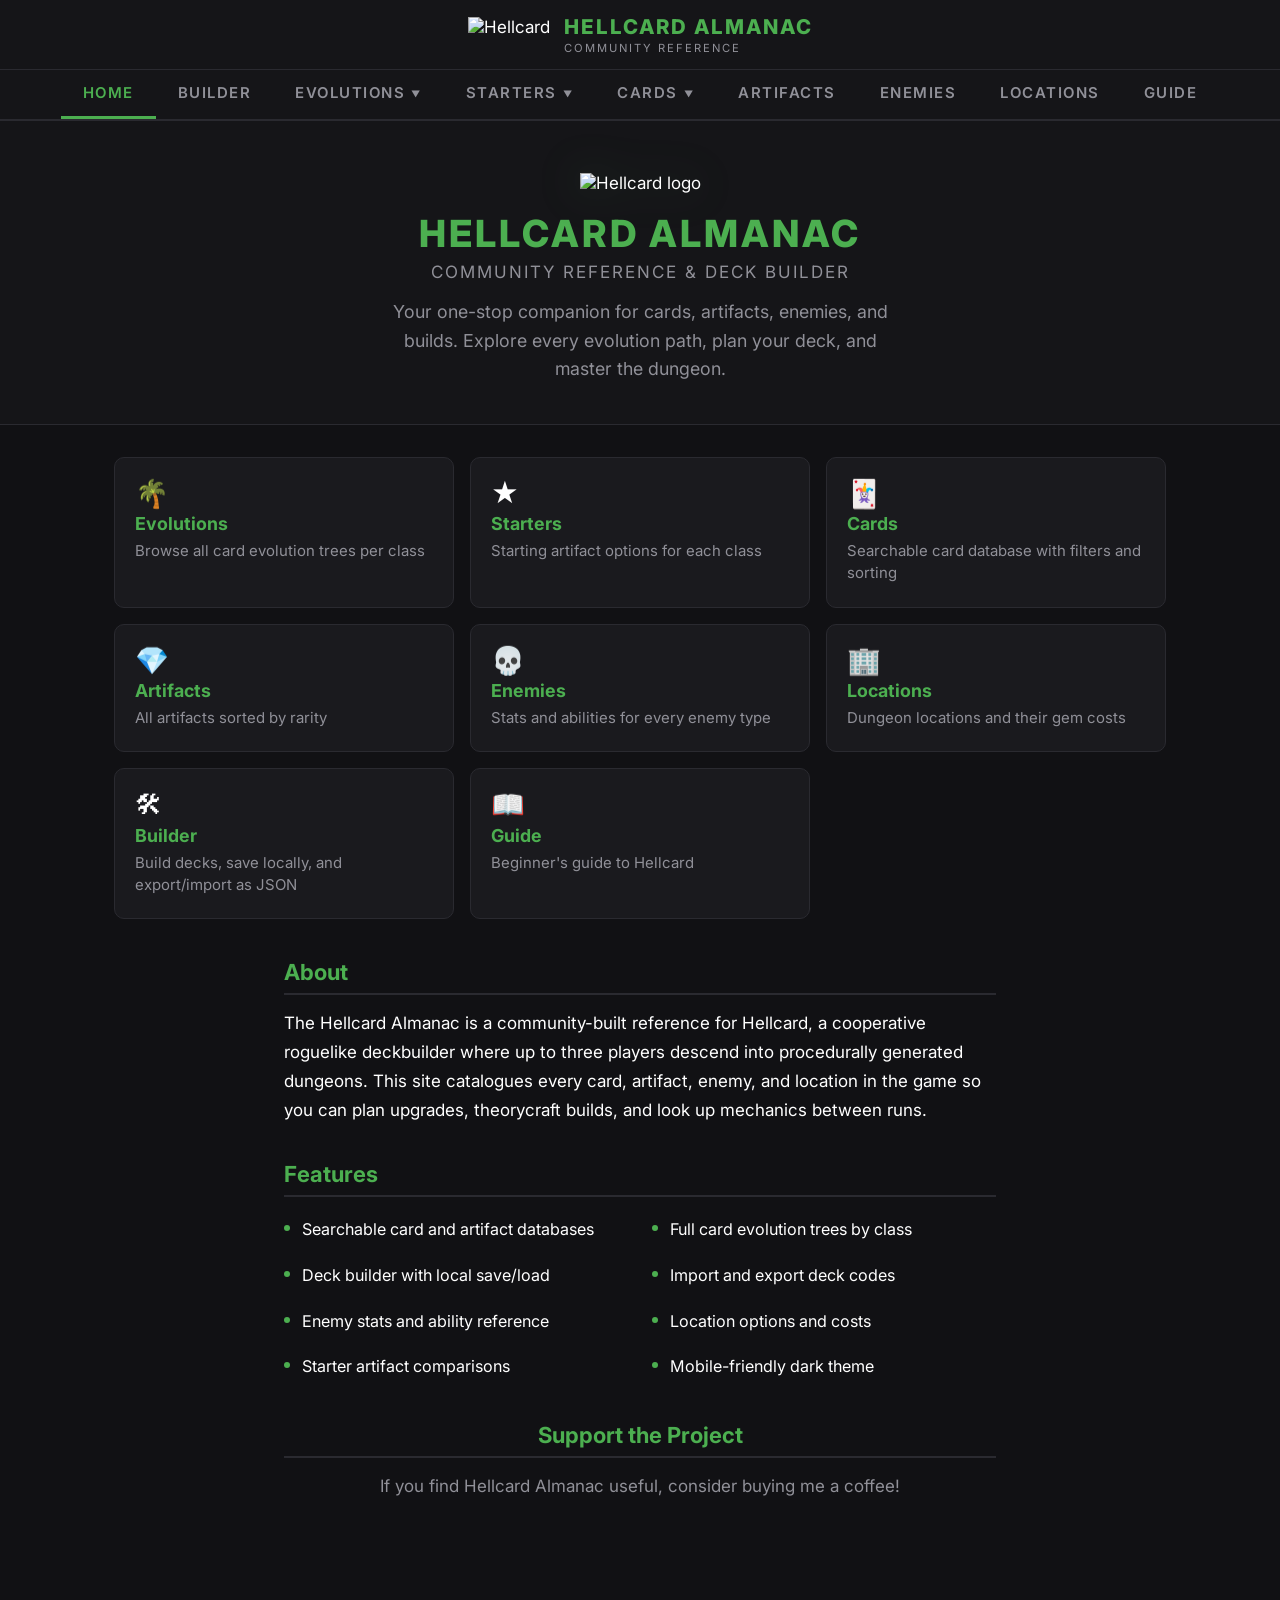
==== commit 756d6c26: "Make home page the landing page, rename evolutions" ====
--- a/index.html
+++ b/index.html
@@ -3,4478 +3,225 @@
 <head>
 <meta charset="UTF-8">
 <meta name="viewport" content="width=device-width, initial-scale=1.0">
-<title>Hellcard Almanac - Evolutions</title>
+<title>Hellcard Almanac</title>
 <link rel="icon" type="image/png" href="https://static.wikia.nocookie.net/hellcard/images/e/e6/Site-logo.png/revision/latest?cb=20240917182248">
 <link rel="stylesheet" href="header.css?v=3">
-<link rel="stylesheet" href="search-enhance.css">
 <style>
-  :root {
-    --attack: #c62828;
-    --attack-bg: #2a1010;
-    --attack-border: #8b1a1a;
-    --skill: #1565c0;
-    --skill-bg: #0d1a2e;
-    --skill-border: #0d47a1;
-    --influence: #2e7d32;
-    --influence-bg: #0d2010;
-    --influence-border: #1b5e20;
-    --starter: #78909c;
-    --common: #9e9e9e;
-    --rare: #7e57c2;
-    --summoned: #00acc1;
-    --line-color: #2a2a30;
-    --highlight-line: #4caf50;
-  }
-
-  /* === LEGEND BAR === */
-  .legend {
-    display: flex; justify-content: center; gap: 24px; padding: 8px 20px; flex-wrap: wrap;
-    background: var(--bg-panel); border-bottom: 1px solid var(--border); font-size: 0.8em;
-  }
-  .legend-group { display: flex; gap: 10px; align-items: center; }
-  .legend-group .label { color: var(--text-dim); font-size: 0.75em; text-transform: uppercase; letter-spacing: 1px; font-weight: 600; }
-  .legend-item { display: flex; align-items: center; gap: 4px; font-size: 0.9em; }
-  .legend-dot { width: 10px; height: 10px; border-radius: 3px; }
-  .legend-dot.attack { background: var(--attack); }
-  .legend-dot.skill { background: var(--skill); }
-  .legend-dot.influence { background: var(--influence); }
-  .legend-dot.starter { background: var(--starter); border: 1px solid #aaa; }
-  .legend-dot.common { background: var(--common); }
-  .legend-dot.rare { background: var(--rare); }
-  .legend-dot.legendary { background: var(--legendary); }
-
-  /* === TYPE SECTIONS === */
-  .type-section {
-    padding: 40px 0 10px;
-    border-top: 3px solid var(--border);
-  }
-  .type-section:first-of-type { border-top: none; }
-  .type-section h2 {
-    font-family: 'Inter', sans-serif; font-size: 2em; text-align: center; margin-bottom: 4px;
-  }
-  .type-section .type-desc { text-align: center; color: var(--text-dim); font-size: 0.9em; margin-bottom: 16px; }
-  .type-section .type-count { display: none; }
-
-  /* === TIER LABELS === */
-  .tier-label {
-    text-align: center; font-size: 0.78em; text-transform: uppercase;
-    letter-spacing: 2px; font-weight: 700; padding: 8px; margin-bottom: 6px;
-  }
-  .tier-label.starter-tier { color: var(--starter); }
-  .tier-label.common-tier { color: var(--common); }
-  .tier-label.rare-tier { color: var(--rare); }
-  .tier-label.legendary-tier { color: var(--legendary); }
-  .tier-label.summoned-tier { color: var(--summoned); }
-
-  /* === TREE LAYOUT === */
-  .tree-wrapper { padding: 0 10px 40px; }
-
-  .flat-tree {
-    display: flex; flex-direction: column; align-items: center; gap: 4px;
-    position: relative; padding: 20px 0;
-  }
-  .flat-tier {
-    display: flex; gap: 5px; justify-content: center;
-    position: relative; z-index: 1; flex-wrap: wrap;
-  }
-  .flat-spacer { height: 20px; position: relative; width: 100%; }
-
-  /* === CARD NODES === */
-  .card-node {
-    position: relative; width: 104px; min-width: 104px; padding: 5px 5px 6px;
-    border-radius: 6px; border: 2px solid var(--border); background: var(--bg-card);
-    cursor: pointer; transition: all 0.25s ease; text-align: center; flex-shrink: 0;
-  }
-  .card-node:hover { transform: translateY(-2px); z-index: 10; }
-
-  .card-node.attack { border-color: var(--attack-border); background: var(--attack-bg); }
-  .card-node.attack:hover { border-color: var(--attack); }
-  .card-node.skill { border-color: var(--skill-border); background: var(--skill-bg); }
-  .card-node.skill:hover { border-color: var(--skill); }
-  .card-node.influence { border-color: var(--influence-border); background: var(--influence-bg); }
-  .card-node.influence:hover { border-color: var(--influence); }
-
-  .card-node.legendary { border-width: 2px; }
-  .card-node.legendary.attack,
-  .card-node.legendary.skill,
-  .card-node.legendary.influence { border-color: var(--legendary); }
-  .card-node.legendary:hover { }
-
-  .card-img { width: 78px; height: 78px; margin: 0 auto 3px; border-radius: 4px; overflow: hidden; }
-  .card-img img { width: 100%; height: 100%; object-fit: cover; display: block; }
-
-  .card-name { font-weight: 700; font-size: 0.65em; line-height: 1.2; margin-bottom: 1px; white-space: nowrap; overflow: hidden; text-overflow: ellipsis; }
-  .card-meta { display: flex; justify-content: center; gap: 2px; align-items: center; font-size: 0.58em; }
-  .card-cost { background: rgba(255,255,255,0.1); padding: 1px 4px; border-radius: 3px; font-weight: 600; }
-  .card-rarity { text-transform: uppercase; font-weight: 600; letter-spacing: 0.5px; font-size: 0.85em; }
-  .card-rarity.starter { color: var(--starter); }
-  .card-rarity.common { color: var(--common); }
-  .card-rarity.rare { color: var(--rare); }
-  .card-rarity.legendary { color: var(--legendary); }
-  .card-rarity.summoned { color: var(--summoned); }
-
-  /* === PATH HIGHLIGHTING === */
-  .card-node.path-highlight { filter: brightness(1.4); z-index: 5; }
-  .card-node.path-highlight.attack { border-color: #ff5252 !important; }
-  .card-node.path-highlight.skill { border-color: #42a5f5 !important; }
-  .card-node.path-highlight.influence { border-color: #66bb6a !important; }
-  .card-node.path-descendant { filter: brightness(1.2); z-index: 4; }
-  .card-node.path-descendant.attack { border-color: #ef9a9a !important; }
-  .card-node.path-descendant.skill { border-color: #90caf9 !important; }
-  .card-node.path-descendant.influence { border-color: #a5d6a7 !important; }
-  .card-node.dimmed { opacity: 0.12; transition: opacity 0.3s; }
-
-  /* === SVG CONNECTOR LINES === */
-  .tree-svg line { stroke: var(--line-color); stroke-width: 1.5; opacity: 0.15; transition: all 0.3s; }
-  .tree-svg line.line-highlight { stroke: var(--highlight-line); stroke-width: 3; opacity: 1; filter: drop-shadow(0 0 4px var(--gold-glow)); }
-  .tree-svg line.line-descendant { stroke-width: 2.5; opacity: 0.75; }
-  .flat-tree.tree-attack .tree-svg line.line-descendant { stroke: #ef9a9a; filter: drop-shadow(0 0 3px rgba(239,154,154,0.4)); }
-  .flat-tree.tree-skill .tree-svg line.line-descendant { stroke: #90caf9; filter: drop-shadow(0 0 3px rgba(144,202,249,0.4)); }
-  .flat-tree.tree-influence .tree-svg line.line-descendant { stroke: #a5d6a7; filter: drop-shadow(0 0 3px rgba(165,214,167,0.4)); }
-  .tree-svg line.line-dimmed { opacity: 0.04; }
-  .tree-svg { position: absolute; top: 0; left: 0; width: 100%; height: 100%; pointer-events: none; z-index: 0; }
-
-  /* === DETAIL PANE (LEFT SIDE) === */
-  .detail-pane {
-    position: fixed; top: 190px; left: 12px; z-index: 1000; background: var(--bg-card);
-    border: 1px solid var(--border); border-radius: 12px; padding: 0;
-    width: 364px; overflow: hidden;
-    opacity: 0; transition: opacity 0.2s ease; pointer-events: none;
-  }
-  .detail-pane.visible { opacity: 1; pointer-events: auto; }
-  .detail-pane .tt-header { display: flex; gap: 12px; padding: 16px; align-items: center; background: rgba(0,0,0,0.15); }
-  .detail-pane .tt-img { width: 84px; height: 84px; border-radius: 8px; overflow: hidden; flex-shrink: 0; background: rgba(0,0,0,0.15); }
-  .detail-pane .tt-img img { width: 100%; height: 100%; object-fit: cover; }
-  .detail-pane .tt-info { flex: 1; min-width: 0; }
-  .detail-pane .tt-name { font-size: 1.1em; font-weight: 700; line-height: 1.2; margin-bottom: 6px; }
-  .detail-pane .tt-badges { display: flex; gap: 5px; flex-wrap: wrap; align-items: center; }
-  .detail-pane .tt-badge { font-size: 0.72em; font-weight: 700; text-transform: uppercase; letter-spacing: 0.5px; padding: 3px 8px; border-radius: 4px; }
-  .detail-pane .tt-badge.type-attack { background: rgba(198,40,40,0.2); color: var(--attack); }
-  .detail-pane .tt-badge.type-skill { background: rgba(21,101,192,0.2); color: var(--skill); }
-  .detail-pane .tt-badge.type-influence { background: rgba(46,125,50,0.2); color: var(--influence); }
-  .detail-pane .tt-badge.rarity-starter { background: rgba(120,144,156,0.2); color: var(--starter); }
-  .detail-pane .tt-badge.rarity-common { background: rgba(158,158,158,0.2); color: #9e9e9e; }
-  .detail-pane .tt-badge.rarity-rare { background: rgba(126,87,194,0.2); color: var(--rare); }
-  .detail-pane .tt-badge.rarity-legendary { background: rgba(76,175,80,0.2); color: var(--legendary); }
-  .detail-pane .tt-badge.rarity-summoned { background: rgba(255,183,77,0.2); color: var(--summoned); }
-  .detail-pane .tt-mana { display: flex; align-items: center; gap: 4px; font-size: 0.88em; margin-top: 6px; color: #90caf9; font-weight: 600; }
-  .detail-pane .tt-mana-gem { width: 18px; height: 18px; background: #3366dd; border-radius: 50%; display: flex; align-items: center; justify-content: center; font-size: 0.75em; color: #fff; font-weight: 800; }
-  .detail-pane .tt-body { padding: 0 16px 16px; }
-  .detail-pane .tt-effect { font-size: 0.88em; line-height: 1.55; color: var(--text); padding: 10px 12px; background: rgba(0,0,0,0.15); border-radius: 6px; border-left: 2px solid rgba(76, 175, 80, 0.25); }
-  .detail-pane .tt-transforms { margin-top: 8px; font-size: 0.8em; color: var(--text-dim); line-height: 1.5; }
-  .detail-pane .tt-transforms strong { color: var(--text); }
-  .detail-pane .tt-arrow-up { color: var(--accent); }
-  .detail-pane .tt-arrow-down { color: #ef5350; }
-
-  /* === SEARCH MATCH === */
-  .card-node.search-match { animation: pulse-highlight 1s ease-in-out 3; }
-  @keyframes pulse-highlight { 0%, 100% { filter: brightness(1); } 50% { filter: brightness(1.5); } }
+  /* === HERO === */
+  .hero {
+    text-align: center;
+    padding: 52px 24px 40px;
+    border-bottom: 1px solid var(--border);
+    background: var(--bg-panel);
+  }
+  .hero-logo {
+    height: 72px;
+    width: auto;
+    margin-bottom: 18px;
+    filter: drop-shadow(0 0 20px rgba(76, 175, 80, 0.25));
+  }
+  .hero-title {
+    font-size: 2.2em;
+    font-weight: 800;
+    letter-spacing: 3px;
+    color: var(--accent);
+    margin-bottom: 6px;
+  }
+  .hero-subtitle {
+    font-size: 1em;
+    font-weight: 400;
+    letter-spacing: 2px;
+    color: var(--text-dim);
+    text-transform: uppercase;
+    margin-bottom: 16px;
+  }
+  .hero-tagline {
+    font-size: 1.05em;
+    color: var(--text-dim);
+    max-width: 520px;
+    margin: 0 auto;
+    line-height: 1.6;
+  }
+
+  /* === NAV CARDS GRID === */
+  .nav-cards {
+    display: grid;
+    grid-template-columns: repeat(auto-fill, minmax(260px, 1fr));
+    gap: 16px;
+    max-width: 1100px;
+    margin: 0 auto;
+    padding: 32px 24px 0;
+  }
+  .nav-card {
+    display: flex;
+    flex-direction: column;
+    gap: 6px;
+    padding: 22px 20px;
+    background: var(--bg-card);
+    border: 1px solid var(--border);
+    border-radius: 10px;
+    text-decoration: none;
+    color: inherit;
+    transition: border-color 0.2s, transform 0.2s;
+  }
+  .nav-card:hover {
+    transform: translateY(-2px);
+    border-color: rgba(76, 175, 80, 0.4);
+  }
+  .nav-card-icon {
+    font-size: 1.6em;
+    line-height: 1;
+  }
+  .nav-card-name {
+    font-size: 1.05em;
+    font-weight: 700;
+    color: var(--accent);
+  }
+  .nav-card-desc {
+    font-size: 0.88em;
+    color: var(--text-dim);
+    line-height: 1.5;
+  }
+
+  /* === ABOUT & FEATURES === */
+  .home-content {
+    max-width: 760px;
+    margin: 0 auto;
+    padding: 40px 24px 56px;
+  }
+  .home-section {
+    margin-bottom: 36px;
+  }
+  .home-section h2 {
+    font-size: 1.3em;
+    font-weight: 700;
+    color: var(--accent);
+    margin-bottom: 14px;
+    padding-bottom: 8px;
+    border-bottom: 2px solid var(--border);
+  }
+  .home-section p {
+    line-height: 1.7;
+    color: var(--text);
+    margin-bottom: 10px;
+  }
+  .features-list {
+    list-style: none;
+    padding: 0;
+    display: grid;
+    grid-template-columns: 1fr 1fr;
+    gap: 8px 24px;
+  }
+  .features-list li {
+    padding: 6px 0 6px 18px;
+    position: relative;
+    line-height: 1.6;
+    font-size: 0.95em;
+    color: var(--text);
+  }
+  .features-list li::before {
+    content: '';
+    position: absolute;
+    left: 0;
+    top: 14px;
+    width: 6px;
+    height: 6px;
+    border-radius: 50%;
+    background: var(--accent);
+  }
+
+  @media (max-width: 600px) {
+    .hero-title { font-size: 1.6em; }
+    .nav-cards { grid-template-columns: 1fr; }
+    .features-list { grid-template-columns: 1fr; }
+  }
 </style>
 </head>
 <body>
 
-<div id="site-header">
-  <div class="search-bar">
-    <input type="text" id="searchInput" placeholder="Search cards... (e.g. Crystal Sword, Stamina, block)">
+<div id="site-header"></div>
+
+<!-- Hero -->
+<div class="hero">
+  <img class="hero-logo" src="https://static.wikia.nocookie.net/hellcard/images/e/e6/Site-logo.png/revision/latest?cb=20240917182248" alt="Hellcard logo">
+  <div class="hero-title">HELLCARD ALMANAC</div>
+  <div class="hero-subtitle">Community Reference &amp; Deck Builder</div>
+  <p class="hero-tagline">Your one-stop companion for cards, artifacts, enemies, and builds. Explore every evolution path, plan your deck, and master the dungeon.</p>
+</div>
+
+<!-- Navigation Cards -->
+<div class="nav-cards">
+  <a class="nav-card" href="index.html">
+    <span class="nav-card-icon">&#127796;</span>
+    <span class="nav-card-name">Evolutions</span>
+    <span class="nav-card-desc">Browse all card evolution trees per class</span>
+  </a>
+  <a class="nav-card" href="starter_artifacts.html">
+    <span class="nav-card-icon">&#9733;</span>
+    <span class="nav-card-name">Starters</span>
+    <span class="nav-card-desc">Starting artifact options for each class</span>
+  </a>
+  <a class="nav-card" href="cards.html">
+    <span class="nav-card-icon">&#127183;</span>
+    <span class="nav-card-name">Cards</span>
+    <span class="nav-card-desc">Searchable card database with filters and sorting</span>
+  </a>
+  <a class="nav-card" href="artifacts.html">
+    <span class="nav-card-icon">&#128142;</span>
+    <span class="nav-card-name">Artifacts</span>
+    <span class="nav-card-desc">All artifacts sorted by rarity</span>
+  </a>
+  <a class="nav-card" href="enemies.html">
+    <span class="nav-card-icon">&#128128;</span>
+    <span class="nav-card-name">Enemies</span>
+    <span class="nav-card-desc">Stats and abilities for every enemy type</span>
+  </a>
+  <a class="nav-card" href="locations.html">
+    <span class="nav-card-icon">&#127970;</span>
+    <span class="nav-card-name">Locations</span>
+    <span class="nav-card-desc">Dungeon locations and their gem costs</span>
+  </a>
+  <a class="nav-card" href="deckbuilder.html">
+    <span class="nav-card-icon">&#128736;</span>
+    <span class="nav-card-name">Builder</span>
+    <span class="nav-card-desc">Build decks, save locally, and export/import as JSON</span>
+  </a>
+  <a class="nav-card" href="guide.html">
+    <span class="nav-card-icon">&#128214;</span>
+    <span class="nav-card-name">Guide</span>
+    <span class="nav-card-desc">Beginner's guide to Hellcard</span>
+  </a>
+</div>
+
+<!-- About & Features -->
+<div class="home-content">
+  <div class="home-section">
+    <h2>About</h2>
+    <p>The Hellcard Almanac is a community-built reference for Hellcard, a cooperative roguelike deckbuilder where up to three players descend into procedurally generated dungeons. This site catalogues every card, artifact, enemy, and location in the game so you can plan upgrades, theorycraft builds, and look up mechanics between runs.</p>
   </div>
-</div>
+
+  <div class="home-section">
+    <h2>Features</h2>
+    <ul class="features-list">
+      <li>Searchable card and artifact databases</li>
+      <li>Full card evolution trees by class</li>
+      <li>Deck builder with local save/load</li>
+      <li>Import and export deck codes</li>
+      <li>Enemy stats and ability reference</li>
+      <li>Location options and costs</li>
+      <li>Starter artifact comparisons</li>
+      <li>Mobile-friendly dark theme</li>
+    </ul>
+  </div>
+
+<div class="home-section" style="text-align:center;">
+  <h2>Support the Project</h2>
+  <p style="color:var(--text-dim);margin-bottom:16px;">If you find Hellcard Almanac useful, consider buying me a coffee!</p>
+  <div style="overflow:hidden;max-width:400px;margin:0 auto;border-radius:10px;height:510px;"><iframe id='kofiframe' src='https://ko-fi.com/burgi/?hidefeed=true&widget=true&embed=true&preview=true' style='border:none;width:100%;background:transparent;' height='712' title='burgi'></iframe></div>
+</div>
+</div>
+
 <script src="header.js?v=3"></script>
-
-<div class="detail-pane" id="detailPane"></div>
-<div id="all-trees"></div>
-
-<script>
-
-// ===== CLASS DATA =====
-
-const WARRIOR_IMGS = {
-  "sword-slash":"https://static.wikia.nocookie.net/hellcard/images/8/8d/Sword_Slash.png/revision/latest?cb=20230325232851",
-  "mighty-blow":"https://static.wikia.nocookie.net/hellcard/images/7/70/Mighty_Blow.png/revision/latest?cb=20230325235003",
-  "shield-block":"https://static.wikia.nocookie.net/hellcard/images/1/1b/Shield_Block.png/revision/latest?cb=20230325230021",
-  "slam":"https://static.wikia.nocookie.net/hellcard/images/2/2e/Slam.png/revision/latest?cb=20230325235056",
-  "short-sword":"https://static.wikia.nocookie.net/hellcard/images/c/ca/Short_Sword.png/revision/latest?cb=20230325235034",
-  "heavy-sword":"https://static.wikia.nocookie.net/hellcard/images/8/83/Heavy_Sword.png/revision/latest?cb=20230325233515",
-  "fury":"https://static.wikia.nocookie.net/hellcard/images/4/46/Fury.png/revision/latest?cb=20230325233658",
-  "flurry-of-blows":"https://static.wikia.nocookie.net/hellcard/images/e/e9/Flurry_of_Blows.png/revision/latest?cb=20230325233630",
-  "haymaker":"https://static.wikia.nocookie.net/hellcard/images/1/16/Haymaker.png/revision/latest?cb=20230325233735",
-  "maim":"https://static.wikia.nocookie.net/hellcard/images/f/fe/Maim.png/revision/latest?cb=20230325233801",
-  "deatheater-sword":"https://static.wikia.nocookie.net/hellcard/images/0/06/Deatheater_Sword.png/revision/latest?cb=20230325233612",
-  "offering":"https://static.wikia.nocookie.net/hellcard/images/4/47/Offering.png/revision/latest?cb=20230325233822",
-  "side-sword":"https://static.wikia.nocookie.net/hellcard/images/8/84/Side_Sword.png/revision/latest?cb=20230419225807",
-  "groundbreaker":"https://static.wikia.nocookie.net/hellcard/images/9/9f/Groundbreaker.png/revision/latest?cb=20230325233717",
-  "reckless-charge":"https://static.wikia.nocookie.net/hellcard/images/2/24/Reckless_Charge.png/revision/latest?cb=20230325234203",
-  "mighty-weaponry":"https://static.wikia.nocookie.net/hellcard/images/5/5c/Mighty_Weaponry.png/revision/latest?cb=20230325234028",
-  "furious-cyclone":"https://static.wikia.nocookie.net/hellcard/images/4/4c/Furious_Cyclone.png/revision/latest?cb=20230325233953",
-  "shadow-sword":"https://static.wikia.nocookie.net/hellcard/images/4/47/Shadow_Sword.png/revision/latest?cb=20230325235242",
-  "reverse":"https://static.wikia.nocookie.net/hellcard/images/0/06/Reverse.png/revision/latest?cb=20230325234240",
-  "gut-punch":"https://static.wikia.nocookie.net/hellcard/images/8/8f/Gut_Punch.png/revision/latest?cb=20230325234012",
-  "serrated-blade":"https://static.wikia.nocookie.net/hellcard/images/f/f5/Serrated_Blade.png/revision/latest?cb=20230325235226",
-  "whack-em-all":"https://static.wikia.nocookie.net/hellcard/images/b/bc/Whack_%27em_All.png/revision/latest?cb=20230325235446",
-  "diamond-knife":"https://static.wikia.nocookie.net/hellcard/images/a/a6/Diamond_Knife.png/revision/latest?cb=20230325233914",
-  "storm-of-blades":"https://static.wikia.nocookie.net/hellcard/images/4/4d/Storm_of_Blades.png/revision/latest?cb=20230325235340",
-  "crystal-sword":"https://static.wikia.nocookie.net/hellcard/images/3/3d/Crystal_Sword.png/revision/latest?cb=20230325233859",
-  "double-edged-sword":"https://static.wikia.nocookie.net/hellcard/images/3/37/Double-edged_Sword.png/revision/latest?cb=20230325233934",
-  "unleash":"https://static.wikia.nocookie.net/hellcard/images/4/49/Unleash.png/revision/latest?cb=20230325235432",
-  "starlight-strike":"https://static.wikia.nocookie.net/hellcard/images/1/1d/Starlight_Strike.png/revision/latest?cb=20230325235321",
-  "red-mist":"https://static.wikia.nocookie.net/hellcard/images/c/c3/Red_Mist.png/revision/latest?cb=20230325234222",
-  "breakthrough":"https://static.wikia.nocookie.net/hellcard/images/6/67/Breakthrough.png/revision/latest?cb=20230325233257",
-  "shield-bite":"https://static.wikia.nocookie.net/hellcard/images/3/36/Shield_Bite.png/revision/latest?cb=20230325235259",
-  "safeguard":"https://static.wikia.nocookie.net/hellcard/images/f/f1/Safeguard.png/revision/latest?cb=20230325230507",
-  "heroism":"https://static.wikia.nocookie.net/hellcard/images/f/f1/Heroism.png/revision/latest?cb=20230325230335",
-  "tactics":"https://static.wikia.nocookie.net/hellcard/images/0/0e/Tactics.png/revision/latest?cb=20230325230701",
-  "immutability":"https://static.wikia.nocookie.net/hellcard/images/f/ff/Immutability.png/revision/latest?cb=20230325234336",
-  "knuckle-crack":"https://static.wikia.nocookie.net/hellcard/images/8/80/Knuckle_Crack.png/revision/latest?cb=20230325234356",
-  "pacifist":"https://static.wikia.nocookie.net/hellcard/images/4/4a/Pacifist.png/revision/latest?cb=20230325235518",
-  "barricade":"https://static.wikia.nocookie.net/hellcard/images/1/12/Barricade.png/revision/latest?cb=20230325233208",
-  "second-wind":"https://static.wikia.nocookie.net/hellcard/images/6/62/Second_Wind.png/revision/latest?cb=20230325235549",
-  "arsenal":"https://static.wikia.nocookie.net/hellcard/images/2/22/Arsenal.png/revision/latest?cb=20230325233123",
-  "deep-breath":"https://static.wikia.nocookie.net/hellcard/images/4/4e/Deep_Breath.png/revision/latest?cb=20230325234301",
-  "iron-door":"https://static.wikia.nocookie.net/hellcard/images/1/11/Iron_Door.png/revision/latest?cb=20230325234427",
-  "no-pasaran":"https://static.wikia.nocookie.net/hellcard/images/d/dc/%C2%A1No_Pasar%C3%A1n%21.png/revision/latest?cb=20230325232927",
-  "the-collector":"https://static.wikia.nocookie.net/hellcard/images/3/37/The_Collector.png/revision/latest?cb=20230325235702",
-  "one-for-all":"https://static.wikia.nocookie.net/hellcard/images/d/db/One_For_All.png/revision/latest?cb=20230325234448",
-  "battle-juice":"https://static.wikia.nocookie.net/hellcard/images/1/15/Battle_Juice.png/revision/latest?cb=20230325233227",
-  "readiness":"https://static.wikia.nocookie.net/hellcard/images/1/1e/Readiness.png/revision/latest?cb=20230325234602",
-  "overwhelm":"https://static.wikia.nocookie.net/hellcard/images/c/c7/Overwhelm.png/revision/latest?cb=20230325234541",
-  "turtle-up":"https://static.wikia.nocookie.net/hellcard/images/4/41/Turtle_Up.png/revision/latest?cb=20230325235716",
-  "sacrificial-lunge":"https://static.wikia.nocookie.net/hellcard/images/b/b5/Sacrificial_Lunge.png/revision/latest?cb=20230325235019",
-  "swords-akimbo":"https://static.wikia.nocookie.net/hellcard/images/8/8b/Swords_Akimbo.png/revision/latest?cb=20230325235116",
-  "initiative":"https://static.wikia.nocookie.net/hellcard/images/e/ea/Initiative.png/revision/latest?cb=20230325233536",
-  "boomerang-shield":"https://static.wikia.nocookie.net/hellcard/images/9/90/Boomerang_Shield.png/revision/latest?cb=20230325232954",
-  "ji-poke":"https://static.wikia.nocookie.net/hellcard/images/d/d0/Ji_Poke.png/revision/latest?cb=20240907010408",
-  "all-out-strike":"https://static.wikia.nocookie.net/hellcard/images/c/ce/All_Out_Strike.png/revision/latest?cb=20230325233038",
-  "deathblow":"https://static.wikia.nocookie.net/hellcard/images/b/b1/Deathblow.png/revision/latest?cb=20230325233555",
-  "charge":"https://static.wikia.nocookie.net/hellcard/images/d/db/Charge.png/revision/latest?cb=20230325233354",
-  "sticks-and-stones":"https://static.wikia.nocookie.net/hellcard/images/e/ea/Sticks_and_Stones.png/revision/latest?cb=20230325235139",
-  "whirlwind":"https://static.wikia.nocookie.net/hellcard/images/e/e0/Whirlwind.png/revision/latest?cb=20230325235402",
-  "ground-ji":"https://static.wikia.nocookie.net/hellcard/images/6/60/Ground_Ji.png/revision/latest?cb=20240907012601",
-  "ji-thrust":"https://static.wikia.nocookie.net/hellcard/images/f/f1/Ji_Thrust.png/revision/latest?cb=20240907012534",
-  "scythe":"https://static.wikia.nocookie.net/hellcard/images/c/cd/Scythe.png/revision/latest?cb=20230325235212",
-  "ji-sweep":"https://static.wikia.nocookie.net/hellcard/images/7/7a/Ji_Sweep.png/revision/latest?cb=20240907012623",
-  "sky-ji":"https://static.wikia.nocookie.net/hellcard/images/7/70/Sky_Ji.png/revision/latest?cb=20240907012614",
-  "windmill-ji":"https://static.wikia.nocookie.net/hellcard/images/e/e8/Windmill_Ji.png/revision/latest?cb=20240907012550",
-  "camaraderie":"https://static.wikia.nocookie.net/hellcard/images/7/75/Camaraderie.png/revision/latest?cb=20230325230240",
-  "cross-blades":"https://static.wikia.nocookie.net/hellcard/images/3/3a/Cross_Blades.png/revision/latest?cb=20230325234047",
-  "ploughshares":"https://static.wikia.nocookie.net/hellcard/images/6/66/Ploughshares.png/revision/latest?cb=20230325234132",
-  "preparation":"https://static.wikia.nocookie.net/hellcard/images/a/aa/Preparation.png/revision/latest?cb=20230325230426",
-  "stretch":"https://static.wikia.nocookie.net/hellcard/images/8/8a/Stretch.png/revision/latest?cb=20230325234937",
-  "akanbe":"https://static.wikia.nocookie.net/hellcard/images/9/95/Akanbe.png/revision/latest?cb=20230325233017",
-  "single-out":"https://static.wikia.nocookie.net/hellcard/images/2/25/Single_Out.png/revision/latest?cb=20230325230602",
-  "judgemental-scowl":"https://static.wikia.nocookie.net/hellcard/images/2/23/Judgemental_Scowl.png/revision/latest?cb=20230325234105",
-  "fulcrum-ji":"https://static.wikia.nocookie.net/hellcard/images/3/3c/Fulcrum_Ji.png/revision/latest?cb=20240907010611",
-  "provoke":"https://static.wikia.nocookie.net/hellcard/images/6/6b/Provoke.png/revision/latest?cb=20230325235534",
-  "ox":"https://static.wikia.nocookie.net/hellcard/images/d/dc/Ox.png/revision/latest?cb=20230325235505",
-  "tap":"https://static.wikia.nocookie.net/hellcard/images/1/14/Tap.png/revision/latest?cb=20230325235612",
-  "weakest-link":"https://static.wikia.nocookie.net/hellcard/images/a/a9/Weakest_Link.png/revision/latest?cb=20230325235647",
-  "taunt":"https://static.wikia.nocookie.net/hellcard/images/c/cc/Taunt.png/revision/latest?cb=20230325235628",
-  "defiant-roar":"https://static.wikia.nocookie.net/hellcard/images/d/db/Defiant_Roar.png/revision/latest?cb=20230325234321",
-  "outreach-ji":"https://static.wikia.nocookie.net/hellcard/images/1/1e/Outreach_Ji.png/revision/latest?cb=20240907011610",
-  "ambush":"https://static.wikia.nocookie.net/hellcard/images/3/30/Ambush.png/revision/latest?cb=20230325233106",
-  "riddle-of-steel":"https://static.wikia.nocookie.net/hellcard/images/9/98/Riddle_of_Steel.png/revision/latest?cb=20230325234622",
-  "doom":"https://static.wikia.nocookie.net/hellcard/images/0/0b/Doom.png/revision/latest?cb=20230325234413",
-  "cauterize-wound":"https://static.wikia.nocookie.net/hellcard/images/f/f5/Cauterize_Wound.png/revision/latest?cb=20230325233330",
-  "ji-dao":"https://static.wikia.nocookie.net/hellcard/images/3/35/Ji_Dao.png/revision/latest?cb=20240907011632",
-  "dragon-ji":"https://static.wikia.nocookie.net/hellcard/images/8/86/Dragon_Ji.png/revision/latest?cb=20240907011650",
-  "counter-strike":"https://static.wikia.nocookie.net/hellcard/images/6/66/Counter_Strike.png/revision/latest?cb=20230325233427",
-  "tip-the-scales":"https://static.wikia.nocookie.net/hellcard/images/8/83/Tip_the_Scales.png/revision/latest?cb=20230325235729",
-  "whetstone":"https://static.wikia.nocookie.net/hellcard/images/9/9f/Whetstone.png/revision/latest?cb=20230325235743",
-  "chip-and-shatter":"https://static.wikia.nocookie.net/hellcard/images/a/ae/Chip_And_Shatter.png/revision/latest?cb=20240907011947",
-  "flow":"https://static.wikia.nocookie.net/hellcard/images/e/e6/Flow.png/revision/latest?cb=20230325234729",
-  "snap-back":"https://static.wikia.nocookie.net/hellcard/images/8/81/Snap_Back.png/revision/latest?cb=20230325234914",
-  "bait":"https://static.wikia.nocookie.net/hellcard/images/f/ff/Bait.png/revision/latest?cb=20230325233145",
-  "padded-shield":"https://static.wikia.nocookie.net/hellcard/images/4/40/Padded_Shield.png/revision/latest?cb=20230325234840",
-  "crown":"https://static.wikia.nocookie.net/hellcard/images/f/f3/Crown.png/revision/latest?cb=20230325234643",
-  "dread":"https://static.wikia.nocookie.net/hellcard/images/c/c9/Dread.png/revision/latest?cb=20230325234657",
-  "lift":"https://static.wikia.nocookie.net/hellcard/images/e/e8/Lift.png/revision/latest?cb=20230325234804",
-  "ice-breaker":"https://static.wikia.nocookie.net/hellcard/images/5/5a/Ice_Breaker.png/revision/latest?cb=20240907012509",
-  "burning-blade":"https://static.wikia.nocookie.net/hellcard/images/f/fe/Burning_Blade.png/revision/latest?cb=20240907012438",
-  "mad-snack":"https://static.wikia.nocookie.net/hellcard/images/9/90/Mad_Snack.png/revision/latest?cb=20230325234823",
-  "elysium":"https://static.wikia.nocookie.net/hellcard/images/6/68/Elysium.png/revision/latest?cb=20230325234712",
-  "save":"https://static.wikia.nocookie.net/hellcard/images/2/21/Save.png/revision/latest?cb=20230325234858",
-  "lie-in-wait":"https://static.wikia.nocookie.net/hellcard/images/2/24/Lie_in_Wait.png/revision/latest?cb=20230325234744",
-  "root":"https://static.wikia.nocookie.net/hellcard/images/8/80/Root.png/revision/latest?cb=20230325235912",
-  "momentum":"https://static.wikia.nocookie.net/hellcard/images/d/dd/Momentum.png/revision/latest?cb=20230325235856",
-  "third-law":"https://static.wikia.nocookie.net/hellcard/images/f/ff/Third_Law.png/revision/latest?cb=20230325235954",
-  "thrill":"https://static.wikia.nocookie.net/hellcard/images/2/2e/Thrill.png/revision/latest?cb=20230326000007",
-  "insult":"https://static.wikia.nocookie.net/hellcard/images/1/11/Insult.png/revision/latest?cb=20230325235844",
-  "team-effort":"https://static.wikia.nocookie.net/hellcard/images/e/e9/Team_Effort.png/revision/latest?cb=20230325235933",
-  "vigor":"https://static.wikia.nocookie.net/hellcard/images/f/f4/Vigor.png/revision/latest?cb=20230326000022",
-  "cardio":"https://static.wikia.nocookie.net/hellcard/images/d/d8/Cardio.png/revision/latest?cb=20230325233314",
-  "inspire":"https://static.wikia.nocookie.net/hellcard/images/c/c4/Inspire.png/revision/latest?cb=20230325235800",
-  "gong":"https://static.wikia.nocookie.net/hellcard/images/3/36/Gong.png/revision/latest?cb=20240907012516",
-  "fracture-line":"https://static.wikia.nocookie.net/hellcard/images/2/2c/Fracture_Line.png/revision/latest?cb=20240907012451",
-  "fools-guard":"https://static.wikia.nocookie.net/hellcard/images/0/0b/Fool%27s_Guard.png/revision/latest?cb=20230325233447"
-};
-
-const WARRIOR_CARDS = {
-  "sword-slash":{name:"Sword Slash",type:"Attack",rarity:"Starter",cost:1,effect:"Deal 2 damage. If target is far, deal 1 damage instead.",to:["Slam","Short Sword","Heavy Sword"],from:[]},
-  "mighty-blow":{name:"Mighty Blow",type:"Attack",rarity:"Common",cost:2,effect:"Deal 2 damage in a medium radius. Random monster in radius is dealt additional 2 damage.",to:["Groundbreaker","Fury","Reckless Charge"],from:[]},
-  "slam":{name:"Slam",type:"Attack",rarity:"Common",cost:2,effect:"Deal 3 damage in a medium radius. Lose block. Get Disarm.",to:["Fury","Flurry of Blows","Haymaker"],from:["Sword Slash"]},
-  "short-sword":{name:"Short Sword",type:"Attack",rarity:"Common",cost:1,effect:"Deal 4 damage. If monster is far, deal 2 damage instead.",to:["Haymaker","Maim","Deatheater Sword"],from:["Sword Slash"]},
-  "heavy-sword":{name:"Heavy Sword",type:"Attack",rarity:"Common",cost:1,effect:"Deal 3 damage. Use 2 Stamina for additional 2 damage.",to:["Deatheater Sword","Offering","Side Sword"],from:["Sword Slash"]},
-  "sacrificial-lunge":{name:"Sacrificial Lunge",type:"Attack",rarity:"Common",cost:1,effect:"Deal 8 damage minus your current block. Discard all Skill cards from hand.",to:["Maim","Deathblow","All Out Strike"],from:[]},
-  "swords-akimbo":{name:"Swords Akimbo",type:"Attack",rarity:"Common",cost:1,effect:"Deal 5 damage in a wide cone. Strain.",to:["Deatheater Sword","Whirlwind","Groundbreaker"],from:[]},
-  "initiative":{name:"Initiative",type:"Attack",rarity:"Common",cost:1,effect:"Deal 3 damage. Deal 5 damage if target's intent is attack.",to:["Offering","Charge","Side Sword"],from:[]},
-  "boomerang-shield":{name:"Boomerang Shield",type:"Attack",rarity:"Common",cost:1,effect:"Deal damage equal to your block to the first monster in a long narrow cone.",to:["Deathblow","Charge","Sticks and Stones"],from:[]},
-  "ji-poke":{name:"Ji Poke",type:"Attack",rarity:"Common",cost:1,effect:"Deal 3 damage to a monster in far range. On draw, gain 1 block.",to:["Sticks and Stones","Ground Ji","Ji Thrust"],from:[]},
-  "fury":{name:"Fury",type:"Attack",rarity:"Rare",cost:2,effect:"Deal 8 damage in a medium radius. Lose block. Get Disarm.",to:["Mighty Weaponry","Furious Cyclone"],from:["Mighty Blow","Slam"]},
-  "flurry-of-blows":{name:"Flurry of Blows",type:"Attack",rarity:"Rare",cost:0,effect:"Deal 3 damage. Add a copy of this card to the discard pile.",to:["Shadow Sword","Reverse"],from:["Slam"]},
-  "haymaker":{name:"Haymaker",type:"Attack",rarity:"Rare",cost:1,effect:"Deal 5 damage. Deal additional 5 damage if the monster has block.",to:["Gut Punch","Reverse","Serrated Blade"],from:["Short Sword","Slam"]},
-  "maim":{name:"Maim",type:"Attack",rarity:"Rare",cost:3,effect:"Deal 8 damage. Focus: mana cost -1 each draw.",to:["Whack 'em All","Furious Cyclone"],from:["Sacrificial Lunge","Short Sword"]},
-  "deatheater-sword":{name:"Deatheater Sword",type:"Attack",rarity:"Rare",cost:2,effect:"Deal 5 damage. If it kills the monster, increase damage by 5.",to:["Diamond Knife","Storm of Blades","Crystal Sword"],from:["Heavy Sword","Short Sword","Swords Akimbo"]},
-  "offering":{name:"Offering",type:"Attack",rarity:"Rare",cost:1,effect:"Deal 12 damage. Lose 1 HP.",to:["Mighty Weaponry","Double-Edged Sword"],from:["Heavy Sword","Initiative"]},
-  "side-sword":{name:"Side Sword",type:"Attack",rarity:"Rare",cost:1,effect:"Deal 5 damage. Use 2 Stamina for additional 4 damage.",to:["Unleash","Storm of Blades","Double-Edged Sword"],from:["Heavy Sword","Initiative"]},
-  "groundbreaker":{name:"Groundbreaker",type:"Attack",rarity:"Rare",cost:2,effect:"Deal 4 damage in a medium radius.",to:["Starlight Strike","Red Mist","Breakthrough"],from:["Mighty Blow","Swords Akimbo"]},
-  "reckless-charge":{name:"Reckless Charge",type:"Attack",rarity:"Rare",cost:1,effect:"Deal damage equal to cost of all cards in hand in a medium radius. Discard all non Attack cards.",to:["Shield Bite","Starlight Strike","Red Mist"],from:["Mighty Blow"]},
-  "all-out-strike":{name:"All Out Strike",type:"Attack",rarity:"Rare",cost:1,effect:"Deal 8 damage minus your current block in a medium radius. Discard all Skill cards.",to:["Starlight Strike","Gut Punch","Breakthrough"],from:["Sacrificial Lunge"]},
-  "deathblow":{name:"Deathblow",type:"Attack",rarity:"Rare",cost:2,effect:"Kill a wounded monster with 10 or less HP.",to:["Crystal Sword","Scythe"],from:["Boomerang Shield","Sacrificial Lunge"]},
-  "charge":{name:"Charge",type:"Attack",rarity:"Rare",cost:1,effect:"Deal 4 damage. Focus: +4 damage. Strain.",to:["Diamond Knife","Whack 'em All","Serrated Blade"],from:["Boomerang Shield","Initiative"]},
-  "sticks-and-stones":{name:"Sticks and Stones",type:"Attack",rarity:"Rare",cost:1,effect:"Deal damage equal to your block.",to:["Breakthrough","Red Mist"],from:["Boomerang Shield","Ji Poke"]},
-  "whirlwind":{name:"Whirlwind",type:"Attack",rarity:"Rare",cost:1,effect:"Deal 5 damage to ALL monsters in near range. Strain.",to:["Scythe","Furious Cyclone","Gut Punch"],from:["Swords Akimbo"]},
-  "ground-ji":{name:"Ground Ji",type:"Attack",rarity:"Rare",cost:1,effect:"Deal 5 damage. Gain 3 Stamina if monster is frozen or stunned.",to:["Ji Sweep","Sky Ji","Windmill Ji"],from:["Ji Poke"]},
-  "ji-thrust":{name:"Ji Thrust",type:"Attack",rarity:"Rare",cost:1,effect:"Deal 5 damage to a monster in far range. On draw, gain 2 block.",to:["Ji Sweep","Sky Ji","Windmill Ji"],from:["Ji Poke"]},
-  "mighty-weaponry":{name:"Mighty Weaponry",type:"Attack",rarity:"Legendary",cost:1,effect:"Deal 12 damage in a medium radius. Lose block. Get Disarm.",to:[],from:["Fury","Offering"]},
-  "furious-cyclone":{name:"Furious Cyclone",type:"Attack",rarity:"Legendary",cost:1,effect:"Deal 8 damage to ALL monsters in near range and move them to far range. Strain.",to:[],from:["Fury","Maim","Whirlwind"]},
-  "shadow-sword":{name:"Shadow Sword",type:"Attack",rarity:"Legendary",cost:0,effect:"Deal 3x1 damage. Add 3 copies of Shadow Sword to discard pile.",to:[],from:["Flurry of Blows"]},
-  "reverse":{name:"Reverse",type:"Attack",rarity:"Legendary",cost:2,effect:"Deal damage equal to monster's Strength.",to:[],from:["Flurry of Blows","Haymaker"]},
-  "gut-punch":{name:"Gut Punch",type:"Attack",rarity:"Legendary",cost:1,effect:"Deal 5 damage plus Stamina. Double damage if the monster has block.",to:[],from:["All Out Strike","Haymaker","Whirlwind"]},
-  "serrated-blade":{name:"Serrated Blade",type:"Attack",rarity:"Legendary",cost:1,effect:"Deal 5 unblockable damage. Focus: +4 damage.",to:[],from:["Charge","Haymaker"]},
-  "whack-em-all":{name:"Whack 'em All",type:"Attack",rarity:"Legendary",cost:3,effect:"Deal 12 damage. Focus: mana cost -1.",to:[],from:["Charge","Maim"]},
-  "diamond-knife":{name:"Diamond Knife",type:"Attack",rarity:"Legendary",cost:1,effect:"Deal 3 damage. Increase damage by 5 with each play.",to:[],from:["Charge","Deatheater Sword"]},
-  "storm-of-blades":{name:"Storm of Blades",type:"Attack",rarity:"Legendary",cost:2,effect:"Deal 2 damage for each Sword in your deck in a long medium cone. Use 4 Stamina to repeat.",to:[],from:["Deatheater Sword","Side Sword"]},
-  "crystal-sword":{name:"Crystal Sword",type:"Attack",rarity:"Legendary",cost:2,effect:"Deal 20 damage. If this kills the monster, reduce damage by 5.",to:[],from:["Deathblow","Deatheater Sword"]},
-  "double-edged-sword":{name:"Double-Edged Sword",type:"Attack",rarity:"Legendary",cost:1,effect:"Deal 20 damage. Use 5 Stamina or get damaged for each Stamina missing.",to:[],from:["Offering","Side Sword"]},
-  "unleash":{name:"Unleash",type:"Attack",rarity:"Legendary",cost:1,effect:"Deal 7 damage. +5 for each Stamina you have.",to:[],from:["Side Sword"]},
-  "starlight-strike":{name:"Starlight Strike",type:"Attack",rarity:"Legendary",cost:1,effect:"Deal 12 damage minus your current block in a medium radius. Get 2 Stamina per monster killed. Discard all Skill cards.",to:[],from:["All Out Strike","Groundbreaker","Reckless Charge"]},
-  "red-mist":{name:"Red Mist",type:"Attack",rarity:"Legendary",cost:2,effect:"Deal 5 damage in a medium radius. Heal 3 HP for each non-summoned monster this kills.",to:[],from:["Groundbreaker","Reckless Charge","Sticks and Stones"]},
-  "breakthrough":{name:"Breakthrough",type:"Attack",rarity:"Legendary",cost:1,effect:"Deal damage equal to your block in a long narrow cone.",to:[],from:["All Out Strike","Groundbreaker","Sticks and Stones"]},
-  "shield-bite":{name:"Shield Bite",type:"Attack",rarity:"Legendary",cost:2,effect:"Deal damage equal to the number of cards in your draw pile in a medium radius. Discard all non Attack cards.",to:[],from:["Reckless Charge"]},
-  "scythe":{name:"Scythe",type:"Attack",rarity:"Legendary",cost:2,effect:"Kill all monsters with 10 or less HP in a medium radius.",to:[],from:["Deathblow","Whirlwind"]},
-  "ji-sweep":{name:"Ji Sweep",type:"Attack",rarity:"Legendary",cost:2,effect:"Deal 8 damage to all far monsters. Double damage to frozen or stunned.",to:[],from:["Ji Thrust","Ground Ji"]},
-  "sky-ji":{name:"Sky Ji",type:"Attack",rarity:"Legendary",cost:2,effect:"Deal 15 damage. Gain 4 Stamina if monster is frozen or stunned.",to:[],from:["Ji Thrust","Ground Ji"]},
-  "windmill-ji":{name:"Windmill Ji",type:"Attack",rarity:"Legendary",cost:2,effect:"Deal 5 damage to monsters in one far section. On draw, gain 2 block for each Ji card in deck.",to:[],from:["Ji Thrust","Ground Ji"]},
-  "shield-block":{name:"Shield Block",type:"Skill",rarity:"Starter",cost:1,effect:"Give 2 block to any hero.",to:["Safeguard","Heroism","Tactics"],from:[]},
-  "safeguard":{name:"Safeguard",type:"Skill",rarity:"Common",cost:1,effect:"Give 4 block to any hero.",to:["Immutability","Knuckle Crack","Pacifist"],from:["Shield Block"]},
-  "heroism":{name:"Heroism",type:"Skill",rarity:"Common",cost:2,effect:"Give 4 block to all heroes.",to:["Immutability","Pacifist","Barricade"],from:["Shield Block"]},
-  "tactics":{name:"Tactics",type:"Skill",rarity:"Common",cost:1,effect:"Draw 2 cards. Gain 2 block.",to:["Second Wind","Arsenal","Deep Breath"],from:["Shield Block"]},
-  "camaraderie":{name:"Camaraderie",type:"Skill",rarity:"Common",cost:1,effect:"Everybody draws 2 cards.",to:["Provoke","Arsenal","Barricade"],from:[]},
-  "cross-blades":{name:"Cross Blades",type:"Skill",rarity:"Common",cost:1,effect:"Add 2 random Attack cards to draw pile.",to:["Ox","Provoke","Tap"],from:[]},
-  "ploughshares":{name:"Ploughshares",type:"Skill",rarity:"Common",cost:0,effect:"Gain 4 block. 6 if you have no Attack cards in hand.",to:["Pacifist","Ox","Immutability"],from:[]},
-  "preparation":{name:"Preparation",type:"Skill",rarity:"Common",cost:1,effect:"Add 3 Stamina.",to:["Knuckle Crack","Second Wind","Deep Breath"],from:[]},
-  "stretch":{name:"Stretch",type:"Skill",rarity:"Common",cost:1,effect:"Get 2 Stamina. 5 if you don't have any Swords in hand.",to:["Knuckle Crack","Second Wind","Deep Breath"],from:[]},
-  "akanbe":{name:"Akanbe",type:"Skill",rarity:"Common",cost:1,effect:"Move the selected monster to your near section.",to:["Weakest Link","Taunt","Defiant Roar"],from:[]},
-  "single-out":{name:"Single Out",type:"Skill",rarity:"Common",cost:1,effect:"Mark a random monster in the near range.",to:["Weakest Link","Tap","Defiant Roar"],from:[]},
-  "judgemental-scowl":{name:"Judgemental Scowl",type:"Skill",rarity:"Common",cost:1,effect:"Break block. Gain 2 block.",to:["Tap","Taunt","Defiant Roar"],from:[]},
-  "fulcrum-ji":{name:"Fulcrum Ji",type:"Skill",rarity:"Common",cost:1,effect:"Move 1 monster to the opposite distance. On draw, gain 1 block for every 2 monsters in your near section.",to:["Immutability","Taunt","Outreach Ji"],from:[]},
-  "immutability":{name:"Immutability",type:"Skill",rarity:"Rare",cost:0,effect:"Gain 6 block. 9 if you don't have an Attack card in hand.",to:["Iron Door","¡No Pasarán!"],from:["Heroism","Ploughshares","Safeguard","Fulcrum Ji"]},
-  "knuckle-crack":{name:"Knuckle Crack",type:"Skill",rarity:"Rare",cost:1,effect:"Get 5 Stamina. Strain.",to:["The Collector","One For All"],from:["Preparation","Safeguard","Stretch"]},
-  "pacifist":{name:"Pacifist",type:"Skill",rarity:"Rare",cost:1,effect:"Give 4 block. Take a random Skill card.",to:["¡No Pasarán!","Iron Door"],from:["Heroism","Ploughshares","Safeguard"]},
-  "barricade":{name:"Barricade",type:"Skill",rarity:"Rare",cost:2,effect:"Give 6 block to all heroes.",to:["Iron Door","¡No Pasarán!"],from:["Camaraderie","Heroism"]},
-  "second-wind":{name:"Second Wind",type:"Skill",rarity:"Rare",cost:1,effect:"Get 5 Stamina, draw 2 cards and gain 2 mana. Exhaust.",to:["Battle Juice","Readiness","Overwhelm"],from:["Preparation","Stretch","Tactics"]},
-  "arsenal":{name:"Arsenal",type:"Skill",rarity:"Rare",cost:1,effect:"Everybody draws 2 cards. Use all Stamina for additional cards (2 Stamina each).",to:["The Collector","Battle Juice"],from:["Camaraderie","Tactics"]},
-  "deep-breath":{name:"Deep Breath",type:"Skill",rarity:"Rare",cost:1,effect:"Add 2 Stamina. Draw 2 cards. Gain 4 block.",to:["Turtle Up","Battle Juice","Readiness"],from:["Preparation","Stretch","Tactics"]},
-  "provoke":{name:"Provoke",type:"Skill",rarity:"Rare",cost:1,effect:"Add 2 random Attack cards to draw pile. Take 2 random Attack cards.",to:["Overwhelm","The Collector"],from:["Camaraderie","Cross Blades"]},
-  "ox":{name:"Ox",type:"Skill",rarity:"Rare",cost:1,effect:"Double your block.",to:["Cauterize Wound","Turtle Up"],from:["Cross Blades","Ploughshares"]},
-  "tap":{name:"Tap",type:"Skill",rarity:"Rare",cost:1,effect:"Mark. If the target is in near range add 1 more mark.",to:["Cauterize Wound","Doom"],from:["Cross Blades","Judgemental Scowl","Single Out"]},
-  "weakest-link":{name:"Weakest Link",type:"Skill",rarity:"Rare",cost:1,effect:"Move the selected monster to your near section. Gain 3 Stamina.",to:["Ambush","Riddle of Steel"],from:["Akanbe","Single Out"]},
-  "taunt":{name:"Taunt",type:"Skill",rarity:"Rare",cost:1,effect:"Move the selected monster to your near section. Take a random Attack card.",to:["Ambush","Doom"],from:["Akanbe","Judgemental Scowl","Fulcrum Ji"]},
-  "defiant-roar":{name:"Defiant Roar",type:"Skill",rarity:"Rare",cost:1,effect:"Break monsters' block in a long medium cone. Gain 2 block for each monster in cone.",to:["Riddle of Steel","One For All"],from:["Akanbe","Judgemental Scowl","Single Out"]},
-  "outreach-ji":{name:"Outreach Ji",type:"Skill",rarity:"Rare",cost:1,effect:"Move 1 monster to the opposite distance. On draw, gain 1 block for each monster in your near section.",to:["¡No Pasarán!","Ji Dao","Dragon Ji"],from:["Fulcrum Ji"]},
-  "iron-door":{name:"Iron Door",type:"Skill",rarity:"Legendary",cost:1,effect:"Give 9 block to all heroes. 15 if you don't have an Attack card in hand.",to:[],from:["Barricade","Immutability","Pacifist"]},
-  "no-pasaran":{name:"¡No Pasarán!",type:"Skill",rarity:"Legendary",cost:0,effect:"Give 6 block to all heroes. Take a random Skill card.",to:[],from:["Barricade","Immutability","Pacifist","Outreach Ji"]},
-  "the-collector":{name:"The Collector",type:"Skill",rarity:"Legendary",cost:1,effect:"Everybody draws 2 cards. Use all Stamina for additional cards (1 Stamina each).",to:[],from:["Arsenal","Knuckle Crack","Provoke"]},
-  "one-for-all":{name:"One For All",type:"Skill",rarity:"Legendary",cost:2,effect:"All heroes get a random legendary card to hand.",to:[],from:["Defiant Roar","Knuckle Crack"]},
-  "battle-juice":{name:"Battle Juice",type:"Skill",rarity:"Legendary",cost:1,effect:"Get 5 Stamina. All heroes gain 2 mana and draw 2 cards. Exhaust.",to:[],from:["Arsenal","Deep Breath","Second Wind"]},
-  "readiness":{name:"Readiness",type:"Skill",rarity:"Legendary",cost:1,effect:"Gain 6 block. Get 5 Stamina. Draw 2 cards.",to:[],from:["Deep Breath","Second Wind"]},
-  "overwhelm":{name:"Overwhelm",type:"Skill",rarity:"Legendary",cost:1,effect:"Add 2 random Attack cards to draw pile. Take 2 random Attack cards. They cost 0 until played or turn ends.",to:[],from:["Provoke","Second Wind"]},
-  "turtle-up":{name:"Turtle Up",type:"Skill",rarity:"Legendary",cost:1,effect:"Double block for all heroes.",to:[],from:["Deep Breath","Ox"]},
-  "ambush":{name:"Ambush",type:"Skill",rarity:"Legendary",cost:1,effect:"Move the selected monster to your near section. Gain 1 mana, 3 Stamina and take a random Attack card.",to:[],from:["Taunt","Weakest Link"]},
-  "riddle-of-steel":{name:"Riddle of Steel",type:"Skill",rarity:"Legendary",cost:1,effect:"Break all monsters' block. Give 5 block to all heroes.",to:[],from:["Defiant Roar","Weakest Link"]},
-  "doom":{name:"Doom",type:"Skill",rarity:"Legendary",cost:1,effect:"Mark. If any monster was already marked deal them 5 damage.",to:[],from:["Tap","Taunt"]},
-  "cauterize-wound":{name:"Cauterize Wound",type:"Skill",rarity:"Legendary",cost:1,effect:"Use Stamina to heal any hero. Strain.",to:[],from:["Ox","Tap"]},
-  "ji-dao":{name:"Ji Dao",type:"Skill",rarity:"Legendary",cost:2,effect:"Give all heroes 2 block. On draw, deal 5 damage to frozen, stunned, or stun immune monsters. On discard, move to draw pile.",to:[],from:["Outreach Ji"]},
-  "dragon-ji":{name:"Dragon Ji",type:"Skill",rarity:"Legendary",cost:2,effect:"Move 1 monster to the opposite distance. Take 1 Attack card. It costs 0 this turn. On draw, gain 1 block per monster in near section.",to:[],from:["Outreach Ji"]},
-  "counter-strike":{name:"Counter Strike",type:"Influence",rarity:"Common",cost:2,effect:"Deal 1 damage if monster's attack leaves you with block. Exhaust. Unstackable.",to:["Flow","Snap Back","Bait"],from:[]},
-  "tip-the-scales":{name:"Tip the Scales",type:"Influence",rarity:"Common",cost:2,effect:"Gain 2 block after you kill a monster. Strain.",to:["Padded Shield","Crown","Dread"],from:[]},
-  "whetstone":{name:"Whetstone",type:"Influence",rarity:"Common",cost:1,effect:"All Swords deal +2 damage for 3 turns.",to:["Bait","Lift","Crown"],from:[]},
-  "chip-and-shatter":{name:"Chip And Shatter",type:"Influence",rarity:"Common",cost:2,effect:"All your Attacks deal +1 damage to frozen or stunned monsters. Exhaust.",to:["Lift","Ice Breaker","Burning Blade"],from:[]},
-  "fools-guard":{name:"Fool's Guard",type:"Influence",rarity:"Common",cost:2,effect:"Gain 3 block at the start of a turn. Gain Weak for one turn. Exhaust.",to:["Padded Shield","Mad Snack","Elysium"],from:[]},
-  "flow":{name:"Flow",type:"Influence",rarity:"Rare",cost:2,effect:"Get 1 block every time you play an Attack card. Strain.",to:["Root","Momentum"],from:["Counter Strike"]},
-  "snap-back":{name:"Snap Back",type:"Influence",rarity:"Rare",cost:2,effect:"Deal 1 damage if monster's attack leaves you with block.",to:["Third Law","Root"],from:["Counter Strike"]},
-  "bait":{name:"Bait",type:"Influence",rarity:"Rare",cost:2,effect:"Your attacks deal 1 more damage in near range. Exhaust.",to:["Thrill","Insult"],from:["Counter Strike","Whetstone"]},
-  "padded-shield":{name:"Padded Shield",type:"Influence",rarity:"Rare",cost:1,effect:"Get 2 Stamina if the monster's attack leaves you with block. Exhaust.",to:["Vigor","Third Law","Cardio"],from:["Fool's Guard","Tip the Scales"]},
-  "crown":{name:"Crown",type:"Influence",rarity:"Rare",cost:1,effect:"Your Swords deal +2 damage. Exhaust.",to:["Team Effort","Thrill"],from:["Tip the Scales","Whetstone"]},
-  "dread":{name:"Dread",type:"Influence",rarity:"Rare",cost:2,effect:"Give 2 block to all heroes after you kill a monster. Strain.",to:["Team Effort","Momentum","Thrill"],from:["Tip the Scales"]},
-  "lift":{name:"Lift",type:"Influence",rarity:"Rare",cost:2,effect:"Get 1 Stamina for every 8th damage you deal. Exhaust. Unstackable.",to:["Inspire","Third Law"],from:["Whetstone","Chip And Shatter"]},
-  "ice-breaker":{name:"Ice Breaker",type:"Influence",rarity:"Rare",cost:2,effect:"Your Swords and Jis deal double damage to frozen monsters. Exhaust.",to:["Gong","Fracture Line"],from:["Chip And Shatter"]},
-  "burning-blade":{name:"Burning Blade",type:"Influence",rarity:"Rare",cost:2,effect:"All your Attacks deal +2 damage to frozen or stunned monsters. Unstackable. Exhaust.",to:["Gong","Fracture Line"],from:["Chip And Shatter"]},
-  "mad-snack":{name:"Mad Snack",type:"Influence",rarity:"Rare",cost:3,effect:"Each turn you end without block increases the bonus damage by 1. Unstackable. Exhaust.",to:["Vigor","Insult","Cardio"],from:["Fool's Guard"]},
-  "elysium":{name:"Elysium",type:"Influence",rarity:"Rare",cost:2,effect:"Gain 4 block at the start of a turn. Exhaust.",to:["Team Effort","Root"],from:["Fool's Guard"]},
-  "save":{name:"Save",type:"Influence",rarity:"Rare",cost:2,effect:"Your block is not removed at the start of your turn. Unstackable. Exhaust.",to:["Momentum","Root"],from:[]},
-  "lie-in-wait":{name:"Lie in Wait",type:"Influence",rarity:"Rare",cost:1,effect:"Get 3 Stamina if you have any unused mana at the end of your turn. Exhaust.",to:["Vigor","Cardio","Inspire"],from:[]},
-  "root":{name:"Root",type:"Influence",rarity:"Legendary",cost:2,effect:"Your block is not removed at the start of your turn. Gain 2 block at the beginning of your turn. Exhaust.",to:[],from:["Elysium","Flow","Save","Snap Back"]},
-  "momentum":{name:"Momentum",type:"Influence",rarity:"Legendary",cost:2,effect:"Give 1 block to all heroes every time you play an Attack card. Strain.",to:[],from:["Dread","Flow","Save"]},
-  "third-law":{name:"Third Law",type:"Influence",rarity:"Legendary",cost:2,effect:"When monster's attack leaves you with block, deal equal damage and get 2 Stamina. Unstackable. Exhaust.",to:[],from:["Lift","Padded Shield","Snap Back"]},
-  "thrill":{name:"Thrill",type:"Influence",rarity:"Legendary",cost:2,effect:"Your attacks deal 2 more damage. Exhaust.",to:[],from:["Bait","Crown","Dread"]},
-  "insult":{name:"Insult",type:"Influence",rarity:"Legendary",cost:2,effect:"Your Swords deal +3 damage. Exhaust.",to:[],from:["Bait","Mad Snack"]},
-  "team-effort":{name:"Team Effort",type:"Influence",rarity:"Legendary",cost:2,effect:"Give 2 block to all heroes after a monster is killed. Strain.",to:[],from:["Crown","Dread","Elysium"]},
-  "vigor":{name:"Vigor",type:"Influence",rarity:"Legendary",cost:1,effect:"When out of mana use Stamina instead (1 mana costs 2 Stamina). Unstackable. Exhaust.",to:[],from:["Lie in Wait","Mad Snack","Padded Shield"]},
-  "cardio":{name:"Cardio",type:"Influence",rarity:"Legendary",cost:0,effect:"Get Stamina Burst. Strain.",to:[],from:["Lie in Wait","Mad Snack","Padded Shield"]},
-  "inspire":{name:"Inspire",type:"Influence",rarity:"Legendary",cost:2,effect:"Next time you get Stamina Burst all heroes get Stamina Burst.",to:[],from:["Lie in Wait","Lift"]},
-  "gong":{name:"Gong",type:"Influence",rarity:"Legendary",cost:2,effect:"Your Swords and Jis deal double damage to stunned monsters. Exhaust.",to:[],from:["Burning Blade","Ice Breaker"]},
-  "fracture-line":{name:"Fracture Line",type:"Influence",rarity:"Legendary",cost:1,effect:"All your Attacks deal +2 damage to frozen or stunned monsters. Strain.",to:[],from:["Burning Blade","Ice Breaker"]}
-};
-
-const BRUJA_IMGS = {
-  "abuse-pity": "https://static.wikia.nocookie.net/hellcard/images/c/cc/Abuse_Pity.png/revision/latest?cb=20240908165811",
-  "accessorize": "https://static.wikia.nocookie.net/hellcard/images/8/8c/Accessorize.png/revision/latest?cb=20240908164753",
-  "adjourn": "https://static.wikia.nocookie.net/hellcard/images/d/d7/Adjourn.png/revision/latest?cb=20240908164756",
-  "anoint": "https://static.wikia.nocookie.net/hellcard/images/c/c4/Anoint.png/revision/latest?cb=20240908164749",
-  "appeal-to-mercy": "https://static.wikia.nocookie.net/hellcard/images/d/da/Appeal_to_Mercy.png/revision/latest?cb=20240908165726",
-  "appease": "https://static.wikia.nocookie.net/hellcard/images/3/3c/Appease.png/revision/latest?cb=20240908164818",
-  "arterial-spray": "https://static.wikia.nocookie.net/hellcard/images/0/0d/Arterial_Spray.png/revision/latest?cb=20240908164604",
-  "atone": "https://static.wikia.nocookie.net/hellcard/images/0/00/Atone.png/revision/latest?cb=20240908165343",
-  "autosarcophagy": "https://static.wikia.nocookie.net/hellcard/images/b/b8/Autosarcophagy.png/revision/latest?cb=20240908165346",
-  "bag-of-bones": "https://static.wikia.nocookie.net/hellcard/images/e/e3/Bag_of_Bones.png/revision/latest?cb=20240908165628",
-  "bargaining": "https://static.wikia.nocookie.net/hellcard/images/0/04/Bargaining.png/revision/latest?cb=20240908165339",
-  "bile-blade": "https://static.wikia.nocookie.net/hellcard/images/a/a9/Bile_Blade.png/revision/latest?cb=20240908164452",
-  "bitter-incense": "https://static.wikia.nocookie.net/hellcard/images/a/a3/Bitter_Incense.png/revision/latest?cb=20240908164526",
-  "black-affinity": "https://static.wikia.nocookie.net/hellcard/images/b/b3/Black_Affinity.png/revision/latest?cb=20240908165749",
-  "blame": "https://static.wikia.nocookie.net/hellcard/images/4/4d/Blame.png/revision/latest?cb=20240908165644",
-  "boils": "https://static.wikia.nocookie.net/hellcard/images/9/98/Boils.png/revision/latest?cb=20240908162607",
-  "bone-broth": "https://static.wikia.nocookie.net/hellcard/images/4/47/Bone_Broth.png/revision/latest?cb=20240908165736",
-  "bone-knitting": "https://static.wikia.nocookie.net/hellcard/images/0/0e/Bone_Knitting.png/revision/latest?cb=20240908165611",
-  "cabrit-sans-cor": "https://static.wikia.nocookie.net/hellcard/images/9/9e/Cabrit_sans_Cor.png/revision/latest?cb=20240908162634",
-  "channel-wrath": "https://static.wikia.nocookie.net/hellcard/images/8/8d/Channel_Wrath.png/revision/latest?cb=20240908162611",
-  "choir-of-agony": "https://static.wikia.nocookie.net/hellcard/images/0/0d/Choir_of_Agony.png/revision/latest?cb=20240908164733",
-  "corrupt-offering": "https://static.wikia.nocookie.net/hellcard/images/e/e7/Corrupt_Offering.png/revision/latest?cb=20240908165400",
-  "crimson-tide": "https://static.wikia.nocookie.net/hellcard/images/4/4a/Crimson_Tide.png/revision/latest?cb=20240908164724",
-  "crumple": "https://static.wikia.nocookie.net/hellcard/images/1/15/Crumple.png/revision/latest?cb=20240908165618",
-  "culling": "https://static.wikia.nocookie.net/hellcard/images/6/67/Culling.png/revision/latest?cb=20240908164743",
-  "curry-favor": "https://static.wikia.nocookie.net/hellcard/images/0/0c/Curry_Favor.png/revision/latest?cb=20240908165357",
-  "dark-embrace": "https://static.wikia.nocookie.net/hellcard/images/f/fb/Dark_Embrace.png/revision/latest?cb=20240908165745",
-  "deadlines": "https://static.wikia.nocookie.net/hellcard/images/3/37/Deadlines.png/revision/latest?cb=20240908165733",
-  "double-cut": "https://static.wikia.nocookie.net/hellcard/images/b/b3/Double_Cut.png/revision/latest?cb=20240908162615",
-  "drain-essence": "https://static.wikia.nocookie.net/hellcard/images/3/3d/Drain_Essence.png/revision/latest?cb=20240908165640",
-  "echoing-whimper": "https://static.wikia.nocookie.net/hellcard/images/0/03/Echoing_Whimper.png/revision/latest?cb=20240908164647",
-  "edgerunner": "https://static.wikia.nocookie.net/hellcard/images/b/b1/Edgerunner.png/revision/latest?cb=20240908165806",
-  "eigth-rule": "https://static.wikia.nocookie.net/hellcard/images/7/78/Eigth_Rule.png/revision/latest?cb=20240908165825",
-  "embrace-ire": "https://static.wikia.nocookie.net/hellcard/images/8/82/Embrace_Ire.png/revision/latest?cb=20240908165419",
-  "engorge": "https://static.wikia.nocookie.net/hellcard/images/5/5a/Engorge.png/revision/latest?cb=20240908165719",
-  "evil-eye": "https://static.wikia.nocookie.net/hellcard/images/2/27/Evil_Eye.png/revision/latest?cb=20240908164830",
-  "forewarn": "https://static.wikia.nocookie.net/hellcard/images/a/aa/Forewarn.png/revision/latest?cb=20240908164824",
-  "haruspicy": "https://static.wikia.nocookie.net/hellcard/images/d/de/Haruspicy.png/revision/latest?cb=20240908164849",
-  "heptomancy": "https://static.wikia.nocookie.net/hellcard/images/9/9f/Heptomancy.png/revision/latest?cb=20240908165407",
-  "hex": "https://static.wikia.nocookie.net/hellcard/images/2/2c/Hex.png/revision/latest?cb=20240908162602",
-  "hollow-blade": "https://static.wikia.nocookie.net/hellcard/images/1/17/Hollow_Blade.png/revision/latest?cb=20240908164721",
-  "humoric-attune": "https://static.wikia.nocookie.net/hellcard/images/b/b1/Humoric_Attune.png/revision/latest?cb=20240908164746",
-  "ill-intent": "https://static.wikia.nocookie.net/hellcard/images/4/42/Ill_Intent.png/revision/latest?cb=20240908164703",
-  "imbrued-lien": "https://static.wikia.nocookie.net/hellcard/images/d/dd/Imbrued_Lien.png/revision/latest?cb=20240908165716",
-  "imbue": "https://static.wikia.nocookie.net/hellcard/images/d/d1/Imbue.png/revision/latest?cb=20240908164842",
-  "inner-well": "https://static.wikia.nocookie.net/hellcard/images/6/6e/Inner_Well.png/revision/latest?cb=20240908165633",
-  "insolence": "https://static.wikia.nocookie.net/hellcard/images/8/8b/Insolence.png/revision/latest?cb=20240908164815",
-  "knead-cobwebs": "https://static.wikia.nocookie.net/hellcard/images/a/a9/Knead_Cobwebs.png/revision/latest?cb=20240908165831",
-  "last-favor": "https://static.wikia.nocookie.net/hellcard/images/0/02/Last_Favor.png/revision/latest?cb=20240908165828",
-  "leeches": "https://static.wikia.nocookie.net/hellcard/images/a/af/Leeches.png/revision/latest?cb=20240906210444",
-  "libation": "https://static.wikia.nocookie.net/hellcard/images/a/a4/Libation.png/revision/latest?cb=20240908164836",
-  "lifesteal": "https://static.wikia.nocookie.net/hellcard/images/6/68/Lifesteal.png/revision/latest?cb=20240908165713",
-  "linden-brew": "https://static.wikia.nocookie.net/hellcard/images/d/d2/Linden_Brew.png/revision/latest?cb=20240923185716",
-  "liturgy-of-pain": "https://static.wikia.nocookie.net/hellcard/images/8/88/Liturgy_of_Pain.png/revision/latest?cb=20240908164711",
-  "malevolent-glare": "https://static.wikia.nocookie.net/hellcard/images/6/62/Malevolent_Glare.png/revision/latest?cb=20240908164700",
-  "malfeasance": "https://static.wikia.nocookie.net/hellcard/images/8/83/Malfeasance.png/revision/latest?cb=20240908164706",
-  "mandragore-tea": "https://static.wikia.nocookie.net/hellcard/images/2/24/Mandragore_Tea.png/revision/latest?cb=20240908165411",
-  "mercy-plea": "https://static.wikia.nocookie.net/hellcard/images/0/0b/Mercy_Plea.png/revision/latest?cb=20240908165742",
-  "mind-fracture": "https://static.wikia.nocookie.net/hellcard/images/e/e6/Mind_Fracture.png/revision/latest?cb=20240908164736",
-  "necrotize": "https://static.wikia.nocookie.net/hellcard/images/d/df/Necrotize.png/revision/latest?cb=20240908162623",
-  "nefarious-glance": "https://static.wikia.nocookie.net/hellcard/images/4/48/Nefarious_Glance.png/revision/latest?cb=20240908164903",
-  "nick-jugular": "https://static.wikia.nocookie.net/hellcard/images/8/89/Nick_Jugular.png/revision/latest?cb=20240908162554",
-  "oblation-rite": "https://static.wikia.nocookie.net/hellcard/images/8/8d/Oblation_Rite.png/revision/latest?cb=20240908165706",
-  "paint-pentacle": "https://static.wikia.nocookie.net/hellcard/images/d/d5/Paint_Pentacle.png/revision/latest?cb=20240908164811",
-  "patience": "https://static.wikia.nocookie.net/hellcard/images/b/bf/Patience.png/revision/latest?cb=20240908165422",
-  "pinch": "https://static.wikia.nocookie.net/hellcard/images/c/cf/Pinch.png/revision/latest?cb=20240908165624",
-  "puppeteer": "https://static.wikia.nocookie.net/hellcard/images/7/7a/Puppeteer.png/revision/latest?cb=20240908164651",
-  "rattle": "https://static.wikia.nocookie.net/hellcard/images/d/d3/Rattle.png/revision/latest?cb=20240908165614",
-  "reap-rewards": "https://static.wikia.nocookie.net/hellcard/images/a/a7/Reap_Rewards.png/revision/latest?cb=20240908164727",
-  "red-menace": "https://static.wikia.nocookie.net/hellcard/images/b/b4/Red_Menace.png/revision/latest?cb=20240908165636",
-  "red-veil": "https://static.wikia.nocookie.net/hellcard/images/3/33/Red_Veil.png/revision/latest?cb=20240908164845",
-  "renounce": "https://static.wikia.nocookie.net/hellcard/images/9/9a/Renounce.png/revision/latest?cb=20240908164833",
-  "repent": "https://static.wikia.nocookie.net/hellcard/images/f/ff/Repent.png/revision/latest?cb=20240908164853",
-  "ribleaf-compress": "https://static.wikia.nocookie.net/hellcard/images/7/7a/Ribleaf_Compress.png/revision/latest?cb=20240908165703",
-  "salt-circle": "https://static.wikia.nocookie.net/hellcard/images/b/b9/Salt_Circle.png/revision/latest?cb=20240908165756",
-  "sangria": "https://static.wikia.nocookie.net/hellcard/images/3/3f/Sangria.png/revision/latest?cb=20240908162618",
-  "sate": "https://static.wikia.nocookie.net/hellcard/images/c/c5/Sate.png/revision/latest?cb=20240908165803",
-  "scab": "https://static.wikia.nocookie.net/hellcard/images/2/24/Scab.png/revision/latest?cb=20240908164821",
-  "scarring": "https://static.wikia.nocookie.net/hellcard/images/e/ed/Scarring.png/revision/latest?cb=20240908164900",
-  "seeping-wound": "https://static.wikia.nocookie.net/hellcard/images/1/12/Seeping_Wound.png/revision/latest?cb=20240908164534",
-  "sinister-chant": "https://static.wikia.nocookie.net/hellcard/images/1/1f/Sinister_Chant.png/revision/latest?cb=20240908164714",
-  "soul-shatter": "https://static.wikia.nocookie.net/hellcard/images/7/74/Soul_Shatter.png/revision/latest?cb=20240908164739",
-  "soul-shield": "https://static.wikia.nocookie.net/hellcard/images/0/0c/Soul_Shield.png/revision/latest?cb=20240908165647",
-  "soul-swap": "https://static.wikia.nocookie.net/hellcard/images/f/ff/Soul_Swap.png/revision/latest?cb=20240908165621",
-  "surface-pressure": "https://static.wikia.nocookie.net/hellcard/images/e/eb/Surface_Pressure.png/revision/latest?cb=20240908165821",
-  "teeth-necklace": "https://static.wikia.nocookie.net/hellcard/images/1/15/Teeth_Necklace.png/revision/latest?cb=20240908165650",
-  "thoughts-and-slayers": "https://static.wikia.nocookie.net/hellcard/images/d/de/Thoughts_%26_Slayers.png/revision/latest?cb=20240908164610",
-  "thousand-cuts": "https://static.wikia.nocookie.net/hellcard/images/3/34/Thousand_Cuts.png/revision/latest?cb=20240908164717",
-  "tit-for-tat": "https://static.wikia.nocookie.net/hellcard/images/9/9b/Tit_for_Tat.png/revision/latest?cb=20240908164613",
-  "tongue-bite": "https://static.wikia.nocookie.net/hellcard/images/e/e4/Tongue_Bite.png/revision/latest?cb=20240908164856",
-  "transfuse": "https://static.wikia.nocookie.net/hellcard/images/6/6f/Transfuse.png/revision/latest?cb=20240908165353",
-  "trick-death": "https://static.wikia.nocookie.net/hellcard/images/0/02/Trick_Death.png/revision/latest?cb=20240908164839",
-  "veer-anger": "https://static.wikia.nocookie.net/hellcard/images/8/8f/Veer_Anger.png/revision/latest?cb=20240908164530",
-  "vendetta": "https://static.wikia.nocookie.net/hellcard/images/8/84/Vendetta.png/revision/latest?cb=20240908165759",
-  "violent-cycle": "https://static.wikia.nocookie.net/hellcard/images/4/48/Violent_Cycle.png/revision/latest?cb=20240908165752",
-  "violent-delight": "https://static.wikia.nocookie.net/hellcard/images/4/42/Violent_Delight.png/revision/latest?cb=20240908165817",
-  "ward-off": "https://static.wikia.nocookie.net/hellcard/images/b/b5/Blood.png/revision/latest?cb=20240911151633",
-  "wendigo": "https://static.wikia.nocookie.net/hellcard/images/8/8a/Wendigo.png/revision/latest?cb=20240908165656",
-  "wickedness": "https://static.wikia.nocookie.net/hellcard/images/f/fd/Wickedness.png/revision/latest?cb=20240908165730",
-  "withering-stare": "https://static.wikia.nocookie.net/hellcard/images/9/92/Withering_Stare.png/revision/latest?cb=20240908164907",
-  "work-life-balance": "https://static.wikia.nocookie.net/hellcard/images/b/b2/Work_Life_Balance.png/revision/latest?cb=20240908165723",
-  "worm-stew": "https://static.wikia.nocookie.net/hellcard/images/9/9f/Worm_Stew.png/revision/latest?cb=20240908165403",
-  "wound-lick": "https://static.wikia.nocookie.net/hellcard/images/0/09/Wound_Lick.png/revision/latest?cb=20240908164804",
-  "wrathstealer": "https://static.wikia.nocookie.net/hellcard/images/c/c7/Wrathstealer.png/revision/latest?cb=20240908165607"
-};
-
-const BRUJA_CARDS = {
-  "abuse-pity": {
-    "name": "Abuse Pity",
-    "type": "Influence",
-    "rarity": "Legendary",
-    "cost": 2,
-    "effect": "If your HP is below 50% (X), at the start of your turn, reduce Reckoning by 15. Strain.",
-    "to": [],
-    "from": [
-      "Oblation Rite",
-      "Imbrued Lien",
-      "Appeal to Mercy"
-    ]
-  },
-  "accessorize": {
-    "name": "Accessorize",
-    "type": "Skill",
-    "rarity": "Starter",
-    "cost": 2,
-    "effect": "Gain 3 block.",
-    "to": [
-      "Scab",
-      "Evil Eye",
-      "Forewarn"
-    ],
-    "from": []
-  },
-  "adjourn": {
-    "name": "Adjourn",
-    "type": "Skill",
-    "rarity": "Common",
-    "cost": 0,
-    "effect": "[Blood Cost: 2] Increase Reckoning by 150% of HP lost (X) and gain Grace. Add 1 Black Bile to the draw pile and increase that number by 1.",
-    "to": [
-      "Red Veil",
-      "Repent",
-      "Libation"
-    ],
-    "from": [
-      "Anoint"
-    ]
-  },
-  "anoint": {
-    "name": "Anoint",
-    "type": "Skill",
-    "rarity": "Starter",
-    "cost": 0,
-    "effect": "[Blood Cost: 1] Give 3 block.",
-    "to": [
-      "Paint Pentacle",
-      "Ward Off",
-      "Adjourn"
-    ],
-    "from": []
-  },
-  "appeal-to-mercy": {
-    "name": "Appeal to Mercy",
-    "type": "Influence",
-    "rarity": "Rare",
-    "cost": 1,
-    "effect": "If your HP is below 50% (X), at the start of your turn, reduce Reckoning by 6.",
-    "to": [
-      "Mercy Plea",
-      "Eigth Rule",
-      "Abuse Pity"
-    ],
-    "from": [
-      "Drain Essence",
-      "Blame"
-    ]
-  },
-  "appease": {
-    "name": "Appease",
-    "type": "Skill",
-    "rarity": "Common",
-    "cost": 0,
-    "effect": "Decrease Reckoning by 5.",
-    "to": [
-      "Atone",
-      "Haruspicy",
-      "Repent"
-    ],
-    "from": []
-  },
-  "arterial-spray": {
-    "name": "Arterial Spray",
-    "type": "Attack",
-    "rarity": "Rare",
-    "cost": 0,
-    "effect": "[Blood Cost: 2] Deal 4 damage. If the monster survives, add 2 Healing Drops to your hand.",
-    "to": [
-      "Humoric Attune",
-      "Crimson Tide",
-      "Hollow Blade"
-    ],
-    "from": [
-      "Sangria"
-    ]
-  },
-  "atone": {
-    "name": "Atone",
-    "type": "Skill",
-    "rarity": "Rare",
-    "cost": 1,
-    "effect": "Decrease your Reckoning by 50% (X). Strain.",
-    "to": [
-      "Patience",
-      "Embrace Ire",
-      "Soul Swap"
-    ],
-    "from": [
-      "Wound Lick",
-      "Appease"
-    ]
-  },
-  "autosarcophagy": {
-    "name": "Autosarcophagy",
-    "type": "Skill",
-    "rarity": "Legendary",
-    "cost": 0,
-    "effect": "[Blood Cost: 3] Add 2 Black Bile to the draw pile and draw 4 cards. Heal 2 HP and 1 mana for every Black Bile drawn.",
-    "to": [],
-    "from": [
-      "Libation",
-      "Trick Death",
-      "Tongue Bite"
-    ]
-  },
-  "bag-of-bones": {
-    "name": "Bag of Bones",
-    "type": "Influence",
-    "rarity": "Common",
-    "cost": 2,
-    "effect": "At the end of the battle, heal yourself by 1HP for every non-summoned monster you have killed. Unstackable. Exhaust.",
-    "to": [
-      "Lifesteal",
-      "Ribleaf Compress",
-      "Teeth Necklace"
-    ],
-    "from": []
-  },
-  "bargaining": {
-    "name": "Bargaining",
-    "type": "Skill",
-    "rarity": "Rare",
-    "cost": 2,
-    "effect": "If Reckoning is active reduce it to 50% (X). Otherwise gain 2 mana and draw 2 cards.",
-    "to": [
-      "Worm Stew",
-      "Corrupt Offering",
-      "Curry Favor"
-    ],
-    "from": [
-      "Scab",
-      "Renounce"
-    ]
-  },
-  "bile-blade": {
-    "name": "Bile Blade",
-    "type": "Attack",
-    "rarity": "Rare",
-    "cost": 0,
-    "effect": "[Blood Cost: 1] Deal 6 damage. Take this card when you draw Black Bile.",
-    "to": [
-      "Liturgy of Pain",
-      "Humoric Attune",
-      "Sinister Chant"
-    ],
-    "from": [
-      "Hex",
-      "Sangria"
-    ]
-  },
-  "bitter-incense": {
-    "name": "Bitter Incense",
-    "type": "Attack",
-    "rarity": "Rare",
-    "cost": 0,
-    "effect": "[Blood Cost: 2] Deal 8 damage and add Black Bile to your draw pile. If it kills the monster, deal 8 splash damage in a medium radius.",
-    "to": [
-      "Culling",
-      "Soul Shatter",
-      "Liturgy of Pain"
-    ],
-    "from": [
-      "Boils"
-    ]
-  },
-  "black-affinity": {
-    "name": "Black Affinity",
-    "type": "Influence",
-    "rarity": "Legendary",
-    "cost": 2,
-    "effect": "Gain 5 block every time you draw Black Bile",
-    "to": [],
-    "from": [
-      "Soul Shield",
-      "Oblation Rite",
-      "Lifesteal"
-    ]
-  },
-  "blame": {
-    "name": "Blame",
-    "type": "Influence",
-    "rarity": "Common",
-    "cost": 2,
-    "effect": "At the end of your turn, If you have incoming damage, gain block and increase Reckoning by 5. Unstackable. Exhaust.",
-    "to": [
-      "Soul Shield",
-      "Appeal to Mercy",
-      "Imbrued Lien"
-    ],
-    "from": [
-      "Pinch"
-    ]
-  },
-  "boils": {
-    "name": "Boils",
-    "type": "Attack",
-    "rarity": "Common",
-    "cost": 0,
-    "effect": "[Blood Cost: 2] Deal 5 damage. If it kills the monster, deal 5 splash damage in a small radius.",
-    "to": [
-      "Puppeteer",
-      "Thoughts & Slayers",
-      "Bitter Incense"
-    ],
-    "from": [
-      "Leeches"
-    ]
-  },
-  "bone-broth": {
-    "name": "Bone Broth",
-    "type": "Influence",
-    "rarity": "Legendary",
-    "cost": 2,
-    "effect": "At the end of the battle, heal yourself by 5HP and others by 1 HP for every non-summoned monster you have killed. Unstackable. Exhaust.",
-    "to": [],
-    "from": [
-      "Teeth Necklace"
-    ]
-  },
-  "bone-knitting": {
-    "name": "Bone Knitting",
-    "type": "Skill",
-    "rarity": "Legendary",
-    "cost": 1,
-    "effect": "Gain 1 block for each 2 of your missing HP (X total). If Reckoning is above 20, double the block and Strain.",
-    "to": [],
-    "from": [
-      "Scarring"
-    ]
-  },
-  "cabrit-sans-cor": {
-    "name": "Cabrit sans Cor",
-    "type": "Attack",
-    "rarity": "Common",
-    "cost": 1,
-    "effect": "Deal 4 damage. If it kills the monster, increase Reckoning by 4 and gain Grace.",
-    "to": [
-      "Ill Intent",
-      "Tit for Tat",
-      "Seeping Wound"
-    ],
-    "from": [
-      "Nick Jugular"
-    ]
-  },
-  "channel-wrath": {
-    "name": "Channel Wrath",
-    "type": "Attack",
-    "rarity": "Common",
-    "cost": 0,
-    "effect": "Deal damage equal to Reckoning (X) in a small radius. Strain.",
-    "to": [
-      "Malevolent Glare",
-      "Echoing Whimper",
-      "Veer Anger"
-    ],
-    "from": []
-  },
-  "choir-of-agony": {
-    "name": "Choir of Agony",
-    "type": "Attack",
-    "rarity": "Legendary",
-    "cost": 2,
-    "effect": "Deal 3 damage for every damaged monster (X total). If it kills the monster, lower the Strength of all damaged monsters by 3 this turn.",
-    "to": [],
-    "from": [
-      "Tit for Tat",
-      "Echoing Whimper",
-      "Puppeteer"
-    ]
-  },
-  "corrupt-offering": {
-    "name": "Corrupt Offering",
-    "type": "Skill",
-    "rarity": "Legendary",
-    "cost": 0,
-    "effect": "[Blood Cost: 4] Increase Reckoning by 50% of HP lost (X) and gain Grace. Add 1 Black Bile to the draw pile and increase that number by 1.",
-    "to": [],
-    "from": [
-      "Libation",
-      "Imbue",
-      "Bargaining"
-    ]
-  },
-  "crimson-tide": {
-    "name": "Crimson Tide",
-    "type": "Attack",
-    "rarity": "Legendary",
-    "cost": 0,
-    "effect": "[Blood Cost: 6] Deal 11 damage in a long medium cone.",
-    "to": [],
-    "from": [
-      "Arterial Spray",
-      "Thoughts & Slayers",
-      "Echoing Whimper"
-    ]
-  },
-  "crumple": {
-    "name": "Crumple",
-    "type": "Skill",
-    "rarity": "Legendary",
-    "cost": 2,
-    "effect": "Lower the Strength of all monsters by 5 this turn.",
-    "to": [],
-    "from": [
-      "Trick Death",
-      "Nefarious Glance",
-      "Withering Stare"
-    ]
-  },
-  "culling": {
-    "name": "Culling",
-    "type": "Attack",
-    "rarity": "Legendary",
-    "cost": 0,
-    "effect": "[Blood Cost: 13] All damaged non-boss monsters lose half their current HP. Exhaust.",
-    "to": [],
-    "from": [
-      "Bitter Incense",
-      "Malevolent Glare"
-    ]
-  },
-  "curry-favor": {
-    "name": "Curry Favor",
-    "type": "Skill",
-    "rarity": "Legendary",
-    "cost": 3,
-    "effect": "If Reckoning is active reduce it to 25% (X). Otherwise gain 4 mana and draw Cards until your hand is full. Exhaust.",
-    "to": [],
-    "from": [
-      "Scarring",
-      "Bargaining"
-    ]
-  },
-  "dark-embrace": {
-    "name": "Dark Embrace",
-    "type": "Influence",
-    "rarity": "Legendary",
-    "cost": 2,
-    "effect": "Every time you kill a monster, increase Reckoning by 5 and gain 5 block. Reckoning alone cannot kill you. Unstackable. Exhaust.",
-    "to": [],
-    "from": [
-      "Linden Brew",
-      "Deadlines"
-    ]
-  },
-  "deadlines": {
-    "name": "Deadlines",
-    "type": "Influence",
-    "rarity": "Rare",
-    "cost": 1,
-    "effect": "At the start of your turn, gain +1 mana for every 15 Reckoning. Unstackable. Exhaust.",
-    "to": [
-      "Edgerunner",
-      "Dark Embrace",
-      "Surface Pressure"
-    ],
-    "from": []
-  },
-  "double-cut": {
-    "name": "Double Cut",
-    "type": "Attack",
-    "rarity": "Common",
-    "cost": 1,
-    "effect": "Deal 2 damage. Deal +4 if your HP is below 70%(X).",
-    "to": [
-      "Ill Intent",
-      "Puppeteer",
-      "Seeping Wound"
-    ],
-    "from": [
-      "Nick Jugular"
-    ]
-  },
-  "drain-essence": {
-    "name": "Drain Essence",
-    "type": "Influence",
-    "rarity": "Common",
-    "cost": 2,
-    "effect": "Every time you kill a monster, gain 2 block. Unstackable. Exhaust.",
-    "to": [
-      "Soul Shield",
-      "Appeal to Mercy",
-      "Linden Brew"
-    ],
-    "from": []
-  },
-  "echoing-whimper": {
-    "name": "Echoing Whimper",
-    "type": "Attack",
-    "rarity": "Rare",
-    "cost": 1,
-    "effect": "Deal 2 damage for every damaged monster (X total).",
-    "to": [
-      "Crimson Tide",
-      "Thousand Cuts",
-      "Choir of Agony"
-    ],
-    "from": [
-      "Channel Wrath",
-      "Necrotize"
-    ]
-  },
-  "edgerunner": {
-    "name": "Edgerunner",
-    "type": "Influence",
-    "rarity": "Legendary",
-    "cost": 3,
-    "effect": "If your HP is below 75% (X) ignore 1HP loss paying for cards. Unstackable. Exhaust.",
-    "to": [],
-    "from": [
-      "Work Life Balance",
-      "Deadlines"
-    ]
-  },
-  "eigth-rule": {
-    "name": "Eigth Rule",
-    "type": "Influence",
-    "rarity": "Legendary",
-    "cost": 2,
-    "effect": "If you've lost at least 10 HP this turn, your attacks deal bonus damage equal to 50% your total HP loss (X). Unstackable. Exhaust.",
-    "to": [],
-    "from": [
-      "Engorge",
-      "Appeal to Mercy"
-    ]
-  },
-  "embrace-ire": {
-    "name": "Embrace Ire",
-    "type": "Skill",
-    "rarity": "Legendary",
-    "cost": 2,
-    "effect": "Draw 1 cards and gain 2 mana for every 5 Reckoning (X cards and X mana). Lose Grace. You cannot gain Grace this turn. Strain.",
-    "to": [],
-    "from": [
-      "Haruspicy",
-      "Repent",
-      "Atone"
-    ]
-  },
-  "engorge": {
-    "name": "Engorge",
-    "type": "Influence",
-    "rarity": "Rare",
-    "cost": 2,
-    "effect": "If you've lost HP on your turn, your attacks deal +2 damage. Exhaust.",
-    "to": [
-      "Violent Delight",
-      "Eigth Rule",
-      "Vendetta"
-    ],
-    "from": [
-      "Red Menace"
-    ]
-  },
-  "evil-eye": {
-    "name": "Evil Eye",
-    "type": "Skill",
-    "rarity": "Common",
-    "cost": 1,
-    "effect": "Lower the Strength of a monster by 3 this turn. Gain 2 block.",
-    "to": [
-      "Scarring",
-      "Withering Stare",
-      "Nefarious Glance"
-    ],
-    "from": [
-      "Accessorize"
-    ]
-  },
-  "forewarn": {
-    "name": "Forewarn",
-    "type": "Skill",
-    "rarity": "Common",
-    "cost": 2,
-    "effect": "Give 4 block. Heal 1 HP. Add Black Bile to your hand.",
-    "to": [
-      "Withering Stare",
-      "Trick Death",
-      "Nefarious Glance"
-    ],
-    "from": [
-      "Accessorize"
-    ]
-  },
-  "haruspicy": {
-    "name": "Haruspicy",
-    "type": "Skill",
-    "rarity": "Rare",
-    "cost": 1,
-    "effect": "If you have Grace, lose it to draw 1 card and 1 mana for every 10 Reckoning (1 cards and 1 mana). Strain.",
-    "to": [
-      "Wrathstealer",
-      "Heptomancy",
-      "Embrace Ire"
-    ],
-    "from": [
-      "Insolence",
-      "Appease",
-      "Scab"
-    ]
-  },
-  "heptomancy": {
-    "name": "Heptomancy",
-    "type": "Skill",
-    "rarity": "Legendary",
-    "cost": 0,
-    "effect": "[Blood Cost: 2] Give 11 block. Increase block given by 2, Strain and return this card to your hand. Reset the card at discard.",
-    "to": [],
-    "from": [
-      "Imbue",
-      "Red Veil",
-      "Haruspicy"
-    ]
-  },
-  "hex": {
-    "name": "Hex",
-    "type": "Attack",
-    "rarity": "Common",
-    "cost": 1,
-    "effect": "Deal 5 damage in a small radius. Increase Reckoning by 3.",
-    "to": [
-      "Ill Intent",
-      "Malevolent Glare",
-      "Bile Blade"
-    ],
-    "from": [
-      "Leeches"
-    ]
-  },
-  "hollow-blade": {
-    "name": "Hollow Blade",
-    "type": "Attack",
-    "rarity": "Legendary",
-    "cost": 0,
-    "effect": "[Blood Cost: 3] Deal 4 damage. If the monster survives, add 2 Healing Drops to your hand. Otherwise, Increase damage by 1 and return this card to your hand.",
-    "to": [],
-    "from": [
-      "Arterial Spray",
-      "Thoughts & Slayers"
-    ]
-  },
-  "humoric-attune": {
-    "name": "Humoric Attune",
-    "type": "Attack",
-    "rarity": "Legendary",
-    "cost": 0,
-    "effect": "[Blood Cost: 2] Deal 2 damage +3 damage for every Black Bile in your deck (X) total. Take this card when you draw Black Bile.",
-    "to": [],
-    "from": [
-      "Bile Blade",
-      "Arterial Spray",
-      "Puppeteer"
-    ]
-  },
-  "ill-intent": {
-    "name": "Ill Intent",
-    "type": "Attack",
-    "rarity": "Rare",
-    "cost": 1,
-    "effect": "Deal 6 damage. If it kills the monster, increase Reckoning by 6 and gain Grace.",
-    "to": [
-      "Thousand Cuts",
-      "Reap Rewards",
-      "Mind Fracture"
-    ],
-    "from": [
-      "Hex",
-      "Double Cut",
-      "Cabrit sans Cor"
-    ]
-  },
-  "imbrued-lien": {
-    "name": "Imbrued Lien",
-    "type": "Influence",
-    "rarity": "Rare",
-    "cost": 1,
-    "effect": "At the end of your turn, If you have incoming damage, gain block and increase Reckoning by 20% of the damage. Unstackable. Exhaust.",
-    "to": [
-      "Abuse Pity",
-      "Surface Pressure",
-      "Salt Circle"
-    ],
-    "from": [
-      "Blame"
-    ]
-  },
-  "imbue": {
-    "name": "Imbue",
-    "type": "Skill",
-    "rarity": "Rare",
-    "cost": 0,
-    "effect": "[Blood Cost: 2] Give 6 block. Strain. and return this card to your hand. Reset the card at discard.",
-    "to": [
-      "Mandragore Tea",
-      "Corrupt Offering",
-      "Heptomancy"
-    ],
-    "from": [
-      "Ward Off",
-      "Paint Pentacle",
-      "Insolence"
-    ]
-  },
-  "inner-well": {
-    "name": "Inner Well",
-    "type": "Influence",
-    "rarity": "Common",
-    "cost": 3,
-    "effect": "If your HP is below 30% (X) ignore 1 HP loss paying for cards. Unstackable. Exhaust.",
-    "to": [
-      "Wickedness",
-      "Teeth Necklace",
-      "Work Life Balance"
-    ],
-    "from": [
-      "Pinch"
-    ]
-  },
-  "insolence": {
-    "name": "Insolence",
-    "type": "Skill",
-    "rarity": "Common",
-    "cost": 0,
-    "effect": "If you have Grace, lose it to draw 2 cards.",
-    "to": [
-      "Scarring",
-      "Imbue",
-      "Haruspicy"
-    ],
-    "from": []
-  },
-  "knead-cobwebs": {
-    "name": "Knead Cobwebs",
-    "type": "Influence",
-    "rarity": "Legendary",
-    "cost": 2,
-    "effect": "Heal 1 HP for every unused mana at the end of your turn. Unstackable. Exhaust.",
-    "to": [],
-    "from": [
-      "Teeth Necklace",
-      "Ribleaf Compress",
-      "Lifesteal"
-    ]
-  },
-  "last-favor": {
-    "name": "Last Favor",
-    "type": "Influence",
-    "rarity": "Legendary",
-    "cost": 1,
-    "effect": "If your HP is below 10% (X), gain 10 block, +2 mana and draw +2 cards at the start of your turn. Unstackable. Exhaust.",
-    "to": [],
-    "from": [
-      "Work Life Balance",
-      "Wickedness"
-    ]
-  },
-  "leeches": {
-    "name": "Leeches",
-    "type": "Attack",
-    "rarity": "Starter",
-    "cost": 0,
-    "effect": "[Blood Cost: 1] Deal 2 damage. If the monster survives, add 1 Healing Drops to your hand.",
-    "to": [
-      "Hex",
-      "Boils",
-      "Sangria"
-    ],
-    "from": []
-  },
-  "libation": {
-    "name": "Libation",
-    "type": "Skill",
-    "rarity": "Rare",
-    "cost": 0,
-    "effect": "[Blood Cost: 3] Increase Reckoning by HP lost (X) and gain Grace. Add 1 Black Bile to the draw pile and increase that number by 1.",
-    "to": [
-      "Autosarcophagy",
-      "Patience",
-      "Corrupt Offering"
-    ],
-    "from": [
-      "Adjourn",
-      "Ward Off",
-      "Renounce"
-    ]
-  },
-  "lifesteal": {
-    "name": "Lifesteal",
-    "type": "Influence",
-    "rarity": "Rare",
-    "cost": 2,
-    "effect": "For the next 3 turn(s), add 1 Healing Drops to your hand for every 2 non-summoned monsters killed.",
-    "to": [
-      "Knead Cobwebs",
-      "Black Affinity",
-      "Violent Cycle"
-    ],
-    "from": [
-      "Bag of Bones"
-    ]
-  },
-  "linden-brew": {
-    "name": "Linden Brew",
-    "type": "Influence",
-    "rarity": "Rare",
-    "cost": 1,
-    "effect": "For every 5th monster you kill, remove all Black Bile from your deck. Draw 1 card for each Black Bile removed. Unstackable. Exhaust.",
-    "to": [
-      "Mercy Plea",
-      "Surface Pressure",
-      "Dark Embrace"
-    ],
-    "from": [
-      "Drain Essence"
-    ]
-  },
-  "liturgy-of-pain": {
-    "name": "Liturgy of Pain",
-    "type": "Attack",
-    "rarity": "Legendary",
-    "cost": 0,
-    "effect": "[Blood Cost: 4] Deal 12 damage and add 2 Black Bile to your draw pile. If it kills the monster, deal 12 splash damage in a medium radius. If it kills again, repeat once.",
-    "to": [],
-    "from": [
-      "Bile Blade",
-      "Bitter Incense"
-    ]
-  },
-  "malevolent-glare": {
-    "name": "Malevolent Glare",
-    "type": "Attack",
-    "rarity": "Rare",
-    "cost": 1,
-    "effect": "Deal 15 damage in a small radius. Increase Reckoning by 10.",
-    "to": [
-      "Culling",
-      "Mind Fracture",
-      "Sinister Chant"
-    ],
-    "from": [
-      "Hex",
-      "Channel Wrath"
-    ]
-  },
-  "malfeasance": {
-    "name": "Malfeasance",
-    "type": "Attack",
-    "rarity": "Legendary",
-    "cost": 0,
-    "effect": "Deal damage equal to Reckoning (X) in a large radius. Strain.",
-    "to": [],
-    "from": [
-      "Veer Anger",
-      "Tit for Tat"
-    ]
-  },
-  "mandragore-tea": {
-    "name": "Mandragore Tea",
-    "type": "Skill",
-    "rarity": "Legendary",
-    "cost": 0,
-    "effect": "[Blood Cost: 5] Give 10 block to all Heroes. Their block stays for the next round.",
-    "to": [],
-    "from": [
-      "Imbue",
-      "Red Veil",
-      "Tongue Bite"
-    ]
-  },
-  "mercy-plea": {
-    "name": "Mercy Plea",
-    "type": "Influence",
-    "rarity": "Legendary",
-    "cost": 2,
-    "effect": "When you lose at least 5 HP in your turn, gain Grace. Unstackable. Exhaust.",
-    "to": [],
-    "from": [
-      "Linden Brew",
-      "Oblation Rite",
-      "Appeal to Mercy"
-    ]
-  },
-  "mind-fracture": {
-    "name": "Mind Fracture",
-    "type": "Attack",
-    "rarity": "Legendary",
-    "cost": 2,
-    "effect": "Deal 10 damage. If it kills the monster, Increase Reckoning by 10 and gain Grace.",
-    "to": [],
-    "from": [
-      "Veer Anger",
-      "Seeping Wound",
-      "Malevolent Glare",
-      "Ill Intent"
-    ]
-  },
-  "necrotize": {
-    "name": "Necrotize",
-    "type": "Attack",
-    "rarity": "Common",
-    "cost": 1,
-    "effect": "Deal damage equal to 50% of your missing HP (X) Strain.",
-    "to": [
-      "Veer Anger",
-      "Echoing Whimper",
-      "Tit for Tat"
-    ],
-    "from": [
-      "Nick Jugular"
-    ]
-  },
-  "nefarious-glance": {
-    "name": "Nefarious Glance",
-    "type": "Skill",
-    "rarity": "Rare",
-    "cost": 1,
-    "effect": "Lower the Strength of a monster by 8 this turn. Gain 5 block.",
-    "to": [
-      "Crumple",
-      "Transfuse",
-      "Rattle"
-    ],
-    "from": [
-      "Paint Pentacle",
-      "Forewarn",
-      "Evil Eye"
-    ]
-  },
-  "nick-jugular": {
-    "name": "Nick Jugular",
-    "type": "Attack",
-    "rarity": "Starter",
-    "cost": 1,
-    "effect": "Deal 1 damage. Deal +2 if your HP is below 80%(X).",
-    "to": [
-      "Cabrit sans Cor",
-      "Double Cut",
-      "Necrotize"
-    ],
-    "from": []
-  },
-  "oblation-rite": {
-    "name": "Oblation Rite",
-    "type": "Influence",
-    "rarity": "Rare",
-    "cost": 2,
-    "effect": "Every time you lose HP during your turn, reduce Reckoning by the same amount. Unstackable, Exhaust.",
-    "to": [
-      "Abuse Pity",
-      "Black Affinity",
-      "Mercy Plea"
-    ],
-    "from": [
-      "Red Menace"
-    ]
-  },
-  "paint-pentacle": {
-    "name": "Paint Pentacle",
-    "type": "Skill",
-    "rarity": "Common",
-    "cost": 0,
-    "effect": "[Blood Cost: 3] Give 6 block to all Heroes.",
-    "to": [
-      "Nefarious Glance",
-      "Red Veil",
-      "Imbue"
-    ],
-    "from": [
-      "Anoint"
-    ]
-  },
-  "patience": {
-    "name": "Patience",
-    "type": "Skill",
-    "rarity": "Legendary",
-    "cost": 2,
-    "effect": "Decrease Reckoning by 50% (X).",
-    "to": [],
-    "from": [
-      "Libation",
-      "Repent",
-      "Atone"
-    ]
-  },
-  "pinch": {
-    "name": "Pinch",
-    "type": "Influence",
-    "rarity": "Starter",
-    "cost": 2,
-    "effect": "For the next 3 turns, if you've lost HP on your turn, your attacks deal +1 damage.",
-    "to": [
-      "Blame",
-      "Inner Well",
-      "Red Menace"
-    ],
-    "from": []
-  },
-  "puppeteer": {
-    "name": "Puppeteer",
-    "type": "Attack",
-    "rarity": "Rare",
-    "cost": 0,
-    "effect": "[Blood Cost: 2] Deal 5 damage. If it kills a monster, give all heroes block equal to that monster's Strength.",
-    "to": [
-      "Humoric Attune",
-      "Choir of Agony",
-      "Soul Shatter"
-    ],
-    "from": [
-      "Boils",
-      "Double Cut"
-    ]
-  },
-  "rattle": {
-    "name": "Rattle",
-    "type": "Skill",
-    "rarity": "Legendary",
-    "cost": 1,
-    "effect": "Lower the Strength of monsters in a medium radius by 8 this turn. Gain 2 block for each monster affected.",
-    "to": [],
-    "from": [
-      "Red Veil",
-      "Nefarious Glance",
-      "Withering Stare"
-    ]
-  },
-  "reap-rewards": {
-    "name": "Reap Rewards",
-    "type": "Attack",
-    "rarity": "Legendary",
-    "cost": 1,
-    "effect": "Deal damage equal to your missing HP (X).",
-    "to": [],
-    "from": [
-      "Thoughts & Slayers",
-      "Tit for Tat",
-      "Ill Intent"
-    ]
-  },
-  "red-menace": {
-    "name": "Red Menace",
-    "type": "Influence",
-    "rarity": "Common",
-    "cost": 2,
-    "effect": "If you've lost HP on your turn, your attacks deal +1 damage. Exhaust.",
-    "to": [
-      "Wickedness",
-      "Oblation Rite",
-      "Engorge"
-    ],
-    "from": [
-      "Pinch"
-    ]
-  },
-  "red-veil": {
-    "name": "Red Veil",
-    "type": "Skill",
-    "rarity": "Rare",
-    "cost": 0,
-    "effect": "[Blood Cost: 5] Give 10 block to all Heroes.",
-    "to": [
-      "Rattle",
-      "Heptomancy",
-      "Mandragore Tea"
-    ],
-    "from": [
-      "Adjourn",
-      "Ward Off",
-      "Paint Pentacle"
-    ]
-  },
-  "renounce": {
-    "name": "Renounce",
-    "type": "Skill",
-    "rarity": "Common",
-    "cost": 1,
-    "effect": "If Reckoning is active reduce it to 75% (X). Otherwise gain 1 mana and draw 1 card.",
-    "to": [
-      "Libation",
-      "Repent",
-      "Bargaining"
-    ],
-    "from": []
-  },
-  "repent": {
-    "name": "Repent",
-    "type": "Skill",
-    "rarity": "Rare",
-    "cost": 1,
-    "effect": "Decrease Reckoning by 15.",
-    "to": [
-      "Soul Swap",
-      "Embrace Ire",
-      "Patience"
-    ],
-    "from": [
-      "Adjourn",
-      "Appease",
-      "Renounce"
-    ]
-  },
-  "ribleaf-compress": {
-    "name": "Ribleaf Compress",
-    "type": "Influence",
-    "rarity": "Rare",
-    "cost": 2,
-    "effect": "For the next 3 turns, heal 1 HP for every unused mana at the end of your turn.",
-    "to": [
-      "Sate",
-      "Salt Circle",
-      "Knead Cobwebs"
-    ],
-    "from": [
-      "Bag of Bones"
-    ]
-  },
-  "salt-circle": {
-    "name": "Salt Circle",
-    "type": "Influence",
-    "rarity": "Legendary",
-    "cost": 1,
-    "effect": "At the end of your turn, If you have incoming damage, gain block and increase Reckoning by 40% of the damage. Unstackable. Exhaust.",
-    "to": [],
-    "from": [
-      "Ribleaf Compress",
-      "Imbrued Lien"
-    ]
-  },
-  "sangria": {
-    "name": "Sangria",
-    "type": "Attack",
-    "rarity": "Common",
-    "cost": 0,
-    "effect": "[Blood Cost: 2] Deal 4 damage. If the monster survives, add 2 Healing Drops to your hand.",
-    "to": [
-      "Bile Blade",
-      "Arterial Spray",
-      "Thoughts & Slayers"
-    ],
-    "from": [
-      "Leeches"
-    ]
-  },
-  "sate": {
-    "name": "Sate",
-    "type": "Influence",
-    "rarity": "Legendary",
-    "cost": 1,
-    "effect": "Gain Grace when you kill at least 4 monsters in a turn. Unstackable. Exhaust.",
-    "to": [],
-    "from": [
-      "Soul Shield",
-      "Ribleaf Compress"
-    ]
-  },
-  "scab": {
-    "name": "Scab",
-    "type": "Skill",
-    "rarity": "Common",
-    "cost": 1,
-    "effect": "Gain 1 block for each 3 of your missing HP (X total).",
-    "to": [
-      "Bargaining",
-      "Haruspicy",
-      "Scarring"
-    ],
-    "from": [
-      "Accessorize"
-    ]
-  },
-  "scarring": {
-    "name": "Scarring",
-    "type": "Skill",
-    "rarity": "Rare",
-    "cost": 1,
-    "effect": "Gain 1 block for each 2 of your missing HP (X total).",
-    "to": [
-      "Wrathstealer",
-      "Curry Favor",
-      "Bone Knitting"
-    ],
-    "from": [
-      "Insolence",
-      "Scab",
-      "Evil Eye"
-    ]
-  },
-  "seeping-wound": {
-    "name": "Seeping Wound",
-    "type": "Attack",
-    "rarity": "Rare",
-    "cost": 1,
-    "effect": "Deal 3 damage. Deal +6 damage if your HP is below 60%(X)",
-    "to": [
-      "Soul Shatter",
-      "Mind Fracture",
-      "Thousand Cuts"
-    ],
-    "from": [
-      "Double Cut",
-      "Cabrit sans Cor"
-    ]
-  },
-  "sinister-chant": {
-    "name": "Sinister Chant",
-    "type": "Attack",
-    "rarity": "Legendary",
-    "cost": 2,
-    "effect": "Deal 25 damage in a small radius. Increase Reckoning by 20.",
-    "to": [],
-    "from": [
-      "Bile Blade",
-      "Veer Anger",
-      "Malevolent Glare"
-    ]
-  },
-  "soul-shatter": {
-    "name": "Soul Shatter",
-    "type": "Attack",
-    "rarity": "Legendary",
-    "cost": 0,
-    "effect": "[Blood Cost: 4] Deal 10 damage. If it kills the monster, deal damage equal to its Strength to the Monster closest to it and give all Heroes block equal to its Strength.",
-    "to": [],
-    "from": [
-      "Bitter Incense",
-      "Seeping Wound",
-      "Puppeteer"
-    ]
-  },
-  "soul-shield": {
-    "name": "Soul Shield",
-    "type": "Influence",
-    "rarity": "Rare",
-    "cost": 1,
-    "effect": "Every time you kill a monster, gain 4 block. Unstackable. Exhaust.",
-    "to": [
-      "Sate",
-      "Black Affinity",
-      "Wendigo"
-    ],
-    "from": [
-      "Drain Essence",
-      "Blame"
-    ]
-  },
-  "soul-swap": {
-    "name": "Soul Swap",
-    "type": "Skill",
-    "rarity": "Legendary",
-    "cost": 2,
-    "effect": "Remove Reckoning and lose Grace. Strain.",
-    "to": [],
-    "from": [
-      "Repent",
-      "Atone"
-    ]
-  },
-  "surface-pressure": {
-    "name": "Surface Pressure",
-    "type": "Influence",
-    "rarity": "Legendary",
-    "cost": 1,
-    "effect": "At the start of your turn, gain +1 mana and draw +1 cards for every 15 Reckoning. Unstackable. Exhaust.",
-    "to": [],
-    "from": [
-      "Linden Brew",
-      "Imbrued Lien",
-      "Deadlines"
-    ]
-  },
-  "teeth-necklace": {
-    "name": "Teeth Necklace",
-    "type": "Influence",
-    "rarity": "Rare",
-    "cost": 2,
-    "effect": "At the end of the battle, heal yourself by 2HP for every non-summoned monster you have killed. Unstackable. Exhaust.",
-    "to": [
-      "Knead Cobwebs",
-      "Violent Cycle",
-      "Bone Broth"
-    ],
-    "from": [
-      "Bag of Bones",
-      "Inner Well"
-    ]
-  },
-  "thoughts-and-slayers": {
-    "name": "Thoughts & Slayers",
-    "type": "Attack",
-    "rarity": "Rare",
-    "cost": 0,
-    "effect": "[Blood Cost: 3] Deal 5 damage in a long medium cone.",
-    "to": [
-      "Reap Rewards",
-      "Hollow Blade",
-      "Crimson Tide"
-    ],
-    "from": [
-      "Boils",
-      "Sangria"
-    ]
-  },
-  "thousand-cuts": {
-    "name": "Thousand Cuts",
-    "type": "Attack",
-    "rarity": "Legendary",
-    "cost": 1,
-    "effect": "Deal 2 damage. Deal +4 damage for every 4 HP you are below your max HP (X total).",
-    "to": [],
-    "from": [
-      "Seeping Wound",
-      "Echoing Whimper",
-      "Ill Intent"
-    ]
-  },
-  "tit-for-tat": {
-    "name": "Tit for Tat",
-    "type": "Attack",
-    "rarity": "Rare",
-    "cost": 1,
-    "effect": "Deal damage equal to 50% of your missing HP (X).",
-    "to": [
-      "Choir of Agony",
-      "Malfeasance",
-      "Reap Rewards"
-    ],
-    "from": [
-      "Necrotize",
-      "Cabrit sans Cor"
-    ]
-  },
-  "tongue-bite": {
-    "name": "Tongue Bite",
-    "type": "Skill",
-    "rarity": "Rare",
-    "cost": 0,
-    "effect": "[Blood Cost: 1] Add Black Bile to the draw pile and draw 3 cards. Heal 2 HP for every Black Bile drawn.",
-    "to": [
-      "Mandragore Tea",
-      "Worm Stew",
-      "Autosarcophagy"
-    ],
-    "from": []
-  },
-  "transfuse": {
-    "name": "Transfuse",
-    "type": "Skill",
-    "rarity": "Legendary",
-    "cost": 0,
-    "effect": "[Blood Cost: 4] Add Healing Blood to the hero's hand. Add Black Bile to your draw pile. Strain.",
-    "to": [],
-    "from": [
-      "Nefarious Glance",
-      "Withering Stare"
-    ]
-  },
-  "trick-death": {
-    "name": "Trick Death",
-    "type": "Skill",
-    "rarity": "Rare",
-    "cost": 1,
-    "effect": "Add 1 Healing Drops and 1 Healing Blood to your hand. Increase Reckoning by 12.",
-    "to": [
-      "Autosarcophagy",
-      "Crumple",
-      "Worm Stew"
-    ],
-    "from": [
-      "Wound Lick",
-      "Forewarn"
-    ]
-  },
-  "veer-anger": {
-    "name": "Veer Anger",
-    "type": "Attack",
-    "rarity": "Rare",
-    "cost": 0,
-    "effect": "Deal damage equal to Reckoning (X) in a medium radius. Strain.",
-    "to": [
-      "Malfeasance",
-      "Mind Fracture",
-      "Sinister Chant"
-    ],
-    "from": [
-      "Channel Wrath",
-      "Necrotize"
-    ]
-  },
-  "vendetta": {
-    "name": "Vendetta",
-    "type": "Influence",
-    "rarity": "Legendary",
-    "cost": 2,
-    "effect": "If you've lost more than 2 HP on your turn, all heroes attacks deal +2 damage. Strain.",
-    "to": [],
-    "from": [
-      "Engorge",
-      "Wickedness"
-    ]
-  },
-  "violent-cycle": {
-    "name": "Violent Cycle",
-    "type": "Influence",
-    "rarity": "Legendary",
-    "cost": 2,
-    "effect": "For the next 3 turn(s), add 1 Healing Drops to your hand for every non-summoned monsters killed.",
-    "to": [],
-    "from": [
-      "Teeth Necklace",
-      "Lifesteal"
-    ]
-  },
-  "violent-delight": {
-    "name": "Violent Delight",
-    "type": "Influence",
-    "rarity": "Legendary",
-    "cost": 2,
-    "effect": "Your attacks deal +1 damage for every 10 Reckoning. Unstackable. Strain.",
-    "to": [],
-    "from": [
-      "Engorge",
-      "Work Life Balance",
-      "Wickedness"
-    ]
-  },
-  "ward-off": {
-    "name": "Ward Off",
-    "type": "Skill",
-    "rarity": "Common",
-    "cost": 0,
-    "effect": "[Blood Cost: 1] Give 6 block.",
-    "to": [
-      "Imbue",
-      "Red Veil",
-      "Libation"
-    ],
-    "from": [
-      "Anoint"
-    ]
-  },
-  "wendigo": {
-    "name": "Wendigo",
-    "type": "Influence",
-    "rarity": "Legendary",
-    "cost": 1,
-    "effect": "Every time you kill a monster, gain 8 block and draw 1 card. Unstackable. Exhaust.",
-    "to": [],
-    "from": [
-      "Soul Shield"
-    ]
-  },
-  "wickedness": {
-    "name": "Wickedness",
-    "type": "Influence",
-    "rarity": "Rare",
-    "cost": 2,
-    "effect": "Your attacks deal +1 damage for every 10 Reckoning. Unstackable. Exhaust.",
-    "to": [
-      "Last Favor",
-      "Vendetta",
-      "Violent Delight"
-    ],
-    "from": [
-      "Inner Well",
-      "Red Menace"
-    ]
-  },
-  "withering-stare": {
-    "name": "Withering Stare",
-    "type": "Skill",
-    "rarity": "Rare",
-    "cost": 1,
-    "effect": "Lower the Strength of a monster by 1 this turn.",
-    "to": [
-      "Rattle",
-      "Transfuse",
-      "Crumple"
-    ],
-    "from": [
-      "Wound Lick",
-      "Forewarn",
-      "Evil Eye"
-    ]
-  },
-  "work-life-balance": {
-    "name": "Work Life Balance",
-    "type": "Influence",
-    "rarity": "Rare",
-    "cost": 3,
-    "effect": "If your HP is below 50% (X) ignore 1 HP loss paying for cards. Unstackable. Exhaust.",
-    "to": [
-      "Violent Delight",
-      "Last Favor",
-      "Edgerunner"
-    ],
-    "from": [
-      "Inner Well"
-    ]
-  },
-  "worm-stew": {
-    "name": "Worm Stew",
-    "type": "Skill",
-    "rarity": "Legendary",
-    "cost": 2,
-    "effect": "Add 3 Healing Drops and 1 Healing Blood to your hand. Increase Reckoning by 30.",
-    "to": [],
-    "from": [
-      "Trick Death",
-      "Tongue Bite",
-      "Bargaining"
-    ]
-  },
-  "wound-lick": {
-    "name": "Wound Lick",
-    "type": "Skill",
-    "rarity": "Common",
-    "cost": 1,
-    "effect": "Add 2 Healing Drops to your hand. Increase Reckoning by 4.",
-    "to": [
-      "Withering Stare",
-      "Trick Death",
-      "Atone"
-    ],
-    "from": []
-  },
-  "wrathstealer": {
-    "name": "Wrathstealer",
-    "type": "Skill",
-    "rarity": "Legendary",
-    "cost": 1,
-    "effect": "Give all Heroes block equal to their incoming damage. Increase Reckoning by half of each incoming damage.",
-    "to": [],
-    "from": [
-      "Haruspicy",
-      "Scarring"
-    ]
-  }
-};
-
-const TINKERER_IMGS = {
-  "acid-trap":"https://static.wikia.nocookie.net/hellcard/images/5/52/Acid_Trap.png/revision/latest?cb=20240907231538",
-  "backpack-ballista":"https://static.wikia.nocookie.net/hellcard/images/a/ae/Backpack_Ballista.png/revision/latest?cb=20240908025903",
-  "battery":"https://static.wikia.nocookie.net/hellcard/images/6/6d/Battery.png/revision/latest?cb=20240908025423",
-  "bespoke":"https://static.wikia.nocookie.net/hellcard/images/2/22/Bespoke.png/revision/latest?cb=20240908025403",
-  "boom-bird":"https://static.wikia.nocookie.net/hellcard/images/9/9c/Boom_Bird.png/revision/latest?cb=20240908024934",
-  "boom-box":"https://static.wikia.nocookie.net/hellcard/images/7/7a/Boom_Box.png/revision/latest?cb=20240908025007",
-  "boomstick":"https://static.wikia.nocookie.net/hellcard/images/e/e1/Boomstick.png/revision/latest?cb=20240908024938",
-  "booster-boots":"https://static.wikia.nocookie.net/hellcard/images/e/e2/Booster_Boots.png/revision/latest?cb=20240908025234",
-  "brilliance":"https://static.wikia.nocookie.net/hellcard/images/b/b8/Brilliance.png/revision/latest?cb=20240908025912",
-  "cannibalize":"https://static.wikia.nocookie.net/hellcard/images/2/28/Cannibalize.png/revision/latest?cb=20240908025331",
-  "capacitor":"https://static.wikia.nocookie.net/hellcard/images/b/b5/Capacitor.png/revision/latest?cb=20240908025441",
-  "carpet-bombing":"https://static.wikia.nocookie.net/hellcard/images/4/48/Carpet_Bombing.png/revision/latest?cb=20240908025220",
-  "chill":"https://static.wikia.nocookie.net/hellcard/images/7/7b/Chill.png/revision/latest?cb=20240908025526",
-  "classic-trap":"https://static.wikia.nocookie.net/hellcard/images/0/05/Classic_Trap.png/revision/latest?cb=20240907232255",
-  "coil":"https://static.wikia.nocookie.net/hellcard/images/e/e4/Coil.png/revision/latest?cb=20240908024958",
-  "compact-catapult":"https://static.wikia.nocookie.net/hellcard/images/2/28/Compact_Catapult.png/revision/latest?cb=20240908025653",
-  "converter":"https://static.wikia.nocookie.net/hellcard/images/3/35/Converter.png/revision/latest?cb=20240908025705",
-  "cookie-cutter":"https://static.wikia.nocookie.net/hellcard/images/a/a4/Cookie_Cutter.png/revision/latest?cb=20240908025406",
-  "core-dump":"https://static.wikia.nocookie.net/hellcard/images/1/10/Core_Dump.png/revision/latest?cb=20240908025224",
-  "dazzle":"https://static.wikia.nocookie.net/hellcard/images/7/74/Dazzle.png/revision/latest?cb=20240908025433",
-  "deflector":"https://static.wikia.nocookie.net/hellcard/images/f/fc/Deflector.png/revision/latest?cb=20240908025033",
-  "discharge":"https://static.wikia.nocookie.net/hellcard/images/c/c8/Discharge.png/revision/latest?cb=20240908011612",
-  "duct-tape":"https://static.wikia.nocookie.net/hellcard/images/4/4e/Duct_Tape.png/revision/latest?cb=20240908025856",
-  "electrolysis":"https://static.wikia.nocookie.net/hellcard/images/2/28/Electrolysis.png/revision/latest?cb=20240908025849",
-  "engage":"https://static.wikia.nocookie.net/hellcard/images/a/a4/Engage.png/revision/latest?cb=20240908025446",
-  "eureka":"https://static.wikia.nocookie.net/hellcard/images/a/a9/Eureka%21.png/revision/latest?cb=20240908025518",
-  "feathertouch":"https://static.wikia.nocookie.net/hellcard/images/0/00/Feathertouch.png/revision/latest?cb=20240907232519",
-  "field-flux":"https://static.wikia.nocookie.net/hellcard/images/3/37/Field_Flux.png/revision/latest?cb=20240908025320",
-  "field-repairs":"https://static.wikia.nocookie.net/hellcard/images/4/4a/Field_Repairs.png/revision/latest?cb=20240908025249",
-  "fire-sprinkler":"https://static.wikia.nocookie.net/hellcard/images/0/06/Fire_Sprinkler.png/revision/latest?cb=20240908025657",
-  "flare":"https://static.wikia.nocookie.net/hellcard/images/5/54/Flare.png/revision/latest?cb=20240908025701",
-  "flywheel":"https://static.wikia.nocookie.net/hellcard/images/b/b7/Flywheel.png/revision/latest?cb=20240908025316",
-  "force-multiplayer":"https://static.wikia.nocookie.net/hellcard/images/6/65/Force_Multiplayer.png/revision/latest?cb=20240907232508",
-  "fruits-of-labor":"https://static.wikia.nocookie.net/hellcard/images/9/95/Fruits_of_Labor.png/revision/latest?cb=20240908025920",
-  "gauntlet":"https://static.wikia.nocookie.net/hellcard/images/7/71/Gauntlet.png/revision/latest?cb=20240908025355",
-  "gear-up":"https://static.wikia.nocookie.net/hellcard/images/a/ae/Gear_Up.png/revision/latest?cb=20240908025239",
-  "grid-strike":"https://static.wikia.nocookie.net/hellcard/images/a/a3/Grid_Strike.png/revision/latest?cb=20240907232530",
-  "gumption":"https://static.wikia.nocookie.net/hellcard/images/5/59/Gumption.png/revision/latest?cb=20240908025547",
-  "hammer-throw":"https://static.wikia.nocookie.net/hellcard/images/a/a6/Hammer_Throw.png/revision/latest?cb=20240908011601",
-  "hammer-time":"https://static.wikia.nocookie.net/hellcard/images/7/76/Hammer_Time.png/revision/latest?cb=20240908024946",
-  "hidden-variable":"https://static.wikia.nocookie.net/hellcard/images/7/74/Hidden_Variable.png/revision/latest?cb=20240908025428",
-  "home-alone":"https://static.wikia.nocookie.net/hellcard/images/5/52/Home_Alone.png/revision/latest?cb=20240907232514",
-  "illuminator":"https://static.wikia.nocookie.net/hellcard/images/c/cf/Illuminator.png/revision/latest?cb=20240908025842",
-  "ingenuity":"https://static.wikia.nocookie.net/hellcard/images/e/eb/Ingenuity.png/revision/latest?cb=20240908025522",
-  "iron-rain":"https://static.wikia.nocookie.net/hellcard/images/8/8c/Iron_Rain.png/revision/latest?cb=20240908024942",
-  "jack-trap":"https://static.wikia.nocookie.net/hellcard/images/d/d7/Jack_Trap.png/revision/latest?cb=20240907231538",
-  "jump-start":"https://static.wikia.nocookie.net/hellcard/images/d/d2/Jump_Start.png/revision/latest?cb=20240908025334",
-  "junk-drawer":"https://static.wikia.nocookie.net/hellcard/images/e/e4/Junk_Drawer.png/revision/latest?cb=20240908025307",
-  "junk-mail":"https://static.wikia.nocookie.net/hellcard/images/5/5e/Junk_Mail.png/revision/latest?cb=20240908025358",
-  "junk-trap":"https://static.wikia.nocookie.net/hellcard/images/5/53/Junk_Trap.png/revision/latest?cb=20240907232500",
-  "kill-zone-trap":"https://static.wikia.nocookie.net/hellcard/images/9/92/Kill_Zone_Trap.png/revision/latest?cb=20240907231537",
-  "lathe":"https://static.wikia.nocookie.net/hellcard/images/4/44/Lathe.png/revision/latest?cb=20240908025507",
-  "long-shadow":"https://static.wikia.nocookie.net/hellcard/images/c/ce/Long_Shadow.png/revision/latest?cb=20240908025416",
-  "magnet":"https://static.wikia.nocookie.net/hellcard/images/8/8c/Magnet.png/revision/latest?cb=20240908010937",
-  "magnet-trap":"https://static.wikia.nocookie.net/hellcard/images/5/5a/Magnet_Trap.png/revision/latest?cb=20240907231538",
-  "mass-production":"https://static.wikia.nocookie.net/hellcard/images/8/88/Mass_Production.png/revision/latest?cb=20240908025917",
-  "means-of-production":"https://static.wikia.nocookie.net/hellcard/images/3/38/Means_of_Production.png/revision/latest?cb=20240908025846",
-  "mechamimic":"https://static.wikia.nocookie.net/hellcard/images/c/c6/Mechamimic.png/revision/latest?cb=20240908025544",
-  "mental-fulcrum":"https://static.wikia.nocookie.net/hellcard/images/9/97/Mental_Fulcrum.png/revision/latest?cb=20240908025710",
-  "metalworks":"https://static.wikia.nocookie.net/hellcard/images/0/07/Metalworks.png/revision/latest?cb=20240908025351",
-  "muon-box":"https://static.wikia.nocookie.net/hellcard/images/8/8d/Muon_Box.png/revision/latest?cb=20240908025003",
-  "organize":"https://static.wikia.nocookie.net/hellcard/images/2/26/Organize.png/revision/latest?cb=20240908025450",
-  "overpressure":"https://static.wikia.nocookie.net/hellcard/images/e/e2/Overpressure.png/revision/latest?cb=20240908025908",
-  "paint-trap":"https://static.wikia.nocookie.net/hellcard/images/1/19/Paint_Trap.png/revision/latest?cb=20240907232255",
-  "pavise":"https://static.wikia.nocookie.net/hellcard/images/7/70/Pavise.png/revision/latest?cb=20240908025504",
-  "percussive-maintenance":"https://static.wikia.nocookie.net/hellcard/images/c/c1/Percussive_Maintenance.png/revision/latest?cb=20240908011607",
-  "pinata":"https://static.wikia.nocookie.net/hellcard/images/8/86/Pinata.png/revision/latest?cb=20240908011015",
-  "plasma-globe":"https://static.wikia.nocookie.net/hellcard/images/1/1d/Plasma_Globe.png/revision/latest?cb=20240908025029",
-  "pop-up-shield":"https://static.wikia.nocookie.net/hellcard/images/0/0b/Pop-up_Shield.png/revision/latest?cb=20240908025714",
-  "popping-wrist":"https://static.wikia.nocookie.net/hellcard/images/6/6a/Popping_Wrist.png/revision/latest?cb=20240908025649",
-  "potato":"https://static.wikia.nocookie.net/hellcard/images/c/c2/Potato.png/revision/latest?cb=20240908025324",
-  "power-drill":"https://static.wikia.nocookie.net/hellcard/images/e/e5/Power_Drill.png/revision/latest?cb=20240908025025",
-  "prototype":"https://static.wikia.nocookie.net/hellcard/images/3/31/Prototype.png/revision/latest?cb=20240908025644",
-  "quake":"https://static.wikia.nocookie.net/hellcard/images/b/b4/Quake.png/revision/latest?cb=20240908025011",
-  "quantum-flow":"https://static.wikia.nocookie.net/hellcard/images/e/e3/Quantum_Flow.png/revision/latest?cb=20240908025420",
-  "rapid-disassembly":"https://static.wikia.nocookie.net/hellcard/images/b/b8/Rapid_Disassembly.png/revision/latest?cb=20240908024954",
-  "redesign":"https://static.wikia.nocookie.net/hellcard/images/a/af/Redesign.png/revision/latest?cb=20240908025437",
-  "redox-reaction":"https://static.wikia.nocookie.net/hellcard/images/1/19/Redox_Reaction.png/revision/latest?cb=20240908025838",
-  "reuse":"https://static.wikia.nocookie.net/hellcard/images/7/78/Reuse.png/revision/latest?cb=20240908025540",
-  "rewire":"https://static.wikia.nocookie.net/hellcard/images/5/5e/Rewire.png/revision/latest?cb=20240908025339",
-  "ribauldequin":"https://static.wikia.nocookie.net/hellcard/images/e/ed/Ribauldequin.png/revision/latest?cb=20240908024930",
-  "rolodex":"https://static.wikia.nocookie.net/hellcard/images/c/c9/Rolodex.png/revision/latest?cb=20240908025410",
-  "science":"https://static.wikia.nocookie.net/hellcard/images/2/2d/Science%21.png/revision/latest?cb=20240908025245",
-  "screw-shot":"https://static.wikia.nocookie.net/hellcard/images/1/12/Screw_Shot.png/revision/latest?cb=20240908010915",
-  "screwdriver":"https://static.wikia.nocookie.net/hellcard/images/1/1d/Screwdriver.png/revision/latest?cb=20240908024950",
-  "screwnado":"https://static.wikia.nocookie.net/hellcard/images/b/bb/Screwnado.png/revision/latest?cb=20240908114448",
-  "sharp-matter":"https://static.wikia.nocookie.net/hellcard/images/d/db/Sharp_Matter.png/revision/latest?cb=20240908025928",
-  "shoulder-cannon":"https://static.wikia.nocookie.net/hellcard/images/e/e2/Shoulder_Cannon.png/revision/latest?cb=20240908025828",
-  "singularity":"https://static.wikia.nocookie.net/hellcard/images/d/d0/Singularity.png/revision/latest?cb=20240908025537",
-  "smoke-screen":"https://static.wikia.nocookie.net/hellcard/images/e/e5/Smoke_Screen.png/revision/latest?cb=20240908025328",
-  "solidarity":"https://static.wikia.nocookie.net/hellcard/images/9/98/Solidarity.png/revision/latest?cb=20240908025924",
-  "solidification":"https://static.wikia.nocookie.net/hellcard/images/9/91/Solidification.png/revision/latest?cb=20240908025500",
-  "spider-gun":"https://static.wikia.nocookie.net/hellcard/images/0/0e/Spider_Gun.png/revision/latest?cb=20240908025900",
-  "spring-blade":"https://static.wikia.nocookie.net/hellcard/images/e/ea/Spring_Blade.png/revision/latest?cb=20240907232534",
-  "stable-influx":"https://static.wikia.nocookie.net/hellcard/images/2/25/Stable_Influx.png/revision/latest?cb=20240908025530",
-  "stimulate":"https://static.wikia.nocookie.net/hellcard/images/e/e4/Stimulate.png/revision/latest?cb=20240908025457",
-  "strike-the-earth":"https://static.wikia.nocookie.net/hellcard/images/3/33/Strike_the_Earth.png/revision/latest?cb=20240908025019",
-  "sugar-rush":"https://static.wikia.nocookie.net/hellcard/images/2/2d/Sugar_Rush.png/revision/latest?cb=20240908025342",
-  "tabletop-trebuchet":"https://static.wikia.nocookie.net/hellcard/images/7/78/Tabletop_Trebuchet.png/revision/latest?cb=20240908025834",
-  "terminate":"https://static.wikia.nocookie.net/hellcard/images/a/a2/Terminate.png/revision/latest?cb=20240908025453",
-  "tesseract":"https://static.wikia.nocookie.net/hellcard/images/8/80/Tesseract.png/revision/latest?cb=20240908025533",
-  "tough-tabard":"https://static.wikia.nocookie.net/hellcard/images/2/23/Tough_Tabard.png/revision/latest?cb=20240908025932",
-  "trapper-delight":"https://static.wikia.nocookie.net/hellcard/images/4/48/Trapper_Delight.png/revision/latest?cb=20240907232524",
-  "tripwire-trap":"https://static.wikia.nocookie.net/hellcard/images/4/48/Tripwire_Trap.png/revision/latest?cb=20240907232254",
-  "trojan-trap":"https://static.wikia.nocookie.net/hellcard/images/e/e4/Trojan_Trap.png/revision/latest?cb=20240907232255",
-  "unionize":"https://static.wikia.nocookie.net/hellcard/images/9/95/Unionize.png/revision/latest?cb=20240908025853",
-  "whirligig":"https://static.wikia.nocookie.net/hellcard/images/5/5f/Whirligig.png/revision/latest?cb=20240908025259",
-  "zap-zap":"https://static.wikia.nocookie.net/hellcard/images/3/35/Zap_Zap.png/revision/latest?cb=20240908010923"
-};
-
-const TINKERER_CARDS = {
-  "acid-trap":{name:"Acid Trap",type:"Influence",rarity:"Rare",cost:0,effect:"Trap. At the start of your turn, remove 5 block from all monsters in this section.",to:["Classic Trap","Jack Trap","Kill Zone Trap"],from:["Force Multiplayer","Tripwire Trap","Magnet Trap"]},
-  "backpack-ballista":{name:"Backpack Ballista",type:"Influence",rarity:"Legendary",cost:0,effect:"Contraption. At the end of the monster's turn, use 1 Screw(s) to deal 12 splash damage in a medium radius around 1 random monster.",to:[],from:["Shoulder Cannon","Tabletop Trebuchet","Redox Reaction"]},
-  "battery":{name:"Battery",type:"Skill",rarity:"Rare",cost:0,effect:"Gain 2 Core(s). Increase the cost by 1 Screws.",to:["Chill","Stable Influx","Tesseract"],from:["Field Flux","Potato"]},
-  "bespoke":{name:"Bespoke",type:"Skill",rarity:"Rare",cost:1,effect:"Gain 1 Screw(s) for every 2 points of block you have.",to:["Reuse","Lathe","Solidification"],from:["Field Repairs","Junk Drawer"]},
-  "boom-bird":{name:"Boom Bird",type:"Attack",rarity:"Common",cost:0,effect:"Deal 15 damage. Exhaust.",to:["Rapid Disassembly","Coil","Boom Box"],from:["Zap Zap"]},
-  "boom-box":{name:"Boom Box",type:"Attack",rarity:"Rare",cost:0,effect:"Deal 20 splash damage in a medium radius. Remove 1 copy of the first Contraption or Exhaust.",to:["Booster Boots","Core Dump","Carpet Bombing"],from:["Discharge","Boom Bird"]},
-  "boomstick":{name:"Boomstick",type:"Attack",rarity:"Rare",cost:1,effect:"Deal 4 damage. Gain 3 Screw(s). If you have any Cores, do it twice.",to:["Booster Boots","Core Dump","Quake"],from:["Magnet","Pinata","Percussive Maintenance"]},
-  "booster-boots":{name:"Booster Boots",type:"Attack",rarity:"Legendary",cost:0,effect:"Use all your Cores. Attack 2 random monsters for each Core spent. Deal 20 damage to each.",to:[],from:["Boomstick","Coil","Boom Box"]},
-  "brilliance":{name:"Brilliance",type:"Influence",rarity:"Legendary",cost:0,effect:"Contraption. At the start of your turn, stun 2 monsters with Attack intent and deal 8 unblockable damage to monsters with immunity.",to:[],from:["Tabletop Trebuchet","Redox Reaction","Illuminator"]},
-  "cannibalize":{name:"Cannibalize",type:"Skill",rarity:"Common",cost:0,effect:"Remove 1 copy of the first Contraption to gain 4 Screw(s).",to:["Organize","Capacitor","Redesign"],from:[]},
-  "capacitor":{name:"Capacitor",type:"Skill",rarity:"Rare",cost:1,effect:"Activate the first and the last Contraption once.",to:["Gumption","Reuse","Engage"],from:["Cannibalize","Jump Start","Rewire"]},
-  "carpet-bombing":{name:"Carpet Bombing",type:"Attack",rarity:"Legendary",cost:0,effect:"Deal 35 splash damage in a medium radius around 2 random monsters. Remove the first Contraption or Exhaust.",to:[],from:["Iron Rain","Muon Box","Boom Box"]},
-  "chill":{name:"Chill",type:"Skill",rarity:"Legendary",cost:0,effect:"Add 1 Cold Fusion to your hand.",to:[],from:["Rolodex","Long Shadow","Battery"]},
-  "classic-trap":{name:"Classic Trap",type:"Influence",rarity:"Legendary",cost:0,effect:"Trap. If no monster is marked, add 5 mark to the first monster entering this section. When any monster enters this section, use 1 Screw(s) to stun and deal 5 damage to it.",to:[],from:["Trojan Trap","Paint Trap","Acid Trap"]},
-  "coil":{name:"Coil",type:"Attack",rarity:"Rare",cost:0,effect:"Deal 8 splash damage in a medium radius. Return this card to your hand.",to:["Core Dump","Booster Boots","Plasma Globe"],from:["Magnet","Discharge","Boom Bird"]},
-  "compact-catapult":{name:"Compact Catapult",type:"Influence",rarity:"Common",cost:0,effect:"Contraption. At the end of the monster's turn, deal 3 splash damage in a small radius around 1 random monster.",to:["Tabletop Trebuchet","Redox Reaction","Illuminator"],from:["Prototype"]},
-  "converter":{name:"Converter",type:"Influence",rarity:"Common",cost:0,effect:"Contraption. At the end of your turn, gain 1 Screw(s) for every Influence in your hand.",to:["Unionize","Means of Production","Electrolysis"],from:[]},
-  "cookie-cutter":{name:"Cookie Cutter",type:"Skill",rarity:"Rare",cost:1,effect:"Add 4 Cookie to your draw pile.",to:["Mechamimic","Lathe","Gumption"],from:[]},
-  "core-dump":{name:"Core Dump",type:"Attack",rarity:"Legendary",cost:0,effect:"Remove all your Contraptions and deal 10 damage, or 25 damage if you use 4 Core(s), to all monsters for each type of Contraption removed. Exhaust.",to:[],from:["Boomstick","Coil","Boom Box"]},
-  "dazzle":{name:"Dazzle",type:"Skill",rarity:"Rare",cost:0,effect:"Stun monsters with Attack intent in a long wide cone. Return this card to your hand.",to:["Mechamimic","Eureka!","Singularity"],from:["Smoke Screen","Rewire"]},
-  "deflector":{name:"Deflector",type:"Attack",rarity:"Legendary",cost:0,effect:"Deal 10 unblockable damage to all monsters. Use 1 Core(s) to stun all with Attack intent.",to:[],from:["Screwdriver","Muon Box","Home Alone"]},
-  "discharge":{name:"Discharge",type:"Attack",rarity:"Common",cost:1,effect:"Deal 5 splash damage in a small radius. Return this card to your hand.",to:["Boom Box","Muon Box","Coil"],from:["Zap Zap"]},
-  "duct-tape":{name:"Duct Tape",type:"Influence",rarity:"Rare",cost:0,effect:"Contraption. At the start of your turn, gain 2 block. If you have any Cores, make it 5.",to:["Sharp Matter","Solidarity","Tough Tabard"],from:["Mental Fulcrum","Pop-up Shield"]},
-  "electrolysis":{name:"Electrolysis",type:"Influence",rarity:"Rare",cost:0,effect:"Contraption. At the start of your turn, use 2 Screw(s) to gain 1 Cores.",to:["Mass Production","Fruits of Labor","Sharp Matter"],from:["Converter"]},
-  "engage":{name:"Engage",type:"Skill",rarity:"Legendary",cost:2,effect:"Activate all your Contraptions once.",to:[],from:["Long Shadow","Capacitor"]},
-  "eureka":{name:"Eureka!",type:"Skill",rarity:"Legendary",cost:0,effect:"Add 1 Idea to your draw pile. Focus with -1 Screw(s) cost.",to:[],from:["Gauntlet","Junk Mail","Dazzle"]},
-  "feathertouch":{name:"Feathertouch",type:"Attack",rarity:"Common",cost:0,effect:"Deal 2 damage and stun all monsters in a section with a Trap. Remove that Trap.",to:["Muon Box","Home Alone","Grid Strike"],from:[]},
-  "field-flux":{name:"Field Flux",type:"Skill",rarity:"Common",cost:0,effect:"Gain 1 Core(s). If you had Cores, Strain.",to:["Battery","Hidden Variable","Quantum Flow"],from:["Science!"]},
-  "field-repairs":{name:"Field Repairs",type:"Skill",rarity:"Common",cost:1,effect:"Give 3 block. Gain 3 Screw(s).",to:["Metalworks","Bespoke","Junk Mail"],from:["Gear Up"]},
-  "fire-sprinkler":{name:"Fire Sprinkler",type:"Influence",rarity:"Common",cost:0,effect:"Contraption. At the end of the monster's turn, deal 2 unblockable damage in a long medium cone towards the nearest monster. Use 1 Core to make it 6.",to:["Shoulder Cannon","Unionize","Redox Reaction"],from:["Prototype"]},
-  "flare":{name:"Flare",type:"Influence",rarity:"Common",cost:0,effect:"Contraption. At the start of your turn, stun 1 monster with Attack intent.",to:["Tabletop Trebuchet","Redox Reaction","Illuminator"],from:[]},
-  "flywheel":{name:"Flywheel",type:"Skill",rarity:"Common",cost:0,effect:"Draw 1 card. Use 1 Core(s) to draw 1 more card and gain 1 mana.",to:["Quantum Flow","Rolodex","Long Shadow"],from:[]},
-  "force-multiplayer":{name:"Force Multiplayer",type:"Attack",rarity:"Legendary",cost:0,effect:"Deal 4 damage and stun all monsters in each section with a Trap. Remove all Traps.",to:[],from:["Grid Strike","Home Alone"]},
-  "fruits-of-labor":{name:"Fruits of Labor",type:"Influence",rarity:"Legendary",cost:0,effect:"At the end of your turn, if you have no mana, next turn, each hero gets +1 mana.",to:[],from:["Means of Production","Electrolysis","Unionize"]},
-  "gauntlet":{name:"Gauntlet",type:"Skill",rarity:"Rare",cost:0,effect:"Use all your Screws. All heroes gain 2 block for each Screw spent. Use 1 Core to make it 4.",to:["Lathe","Eureka!","Pavise"],from:["Whirligig","Smoke Screen"]},
-  "gear-up":{name:"Gear Up",type:"Skill",rarity:"Starter",cost:1,effect:"Give 2 block. Gain 1 Screw(s).",to:["Whirligig","Field Repairs","Junk Drawer"],from:[]},
-  "grid-strike":{name:"Grid Strike",type:"Attack",rarity:"Rare",cost:2,effect:"Deal 1 damage. If it's a section with a Trap, deal 1 damage to each monster for each monster in this section instead. Strain.",to:["Screwnado","Force Multiplayer","Trapper Delight"],from:["Spring Blade","Feathertouch"]},
-  "gumption":{name:"Gumption",type:"Skill",rarity:"Legendary",cost:1,effect:"Gain 3 Screw(s). Add 1 Quicksort and 1 Capacitor to your hand.",to:[],from:["Cookie Cutter","Redesign","Capacitor","Organize"]},
-  "hammer-throw":{name:"Hammer Throw",type:"Attack",rarity:"Common",cost:1,effect:"Deal 2 damage to the first monster in a long medium cone for each Screw you have.",to:["Iron Rain","Screwdriver","Hammer Time"],from:[]},
-  "hammer-time":{name:"Hammer Time",type:"Attack",rarity:"Rare",cost:2,effect:"Deal 2 damage in a long medium cone for each Screw you have. Strain.",to:["Quake","Power Drill","Strike the Earth"],from:["Hammer Throw","Percussive Maintenance"]},
-  "hidden-variable":{name:"Hidden Variable",type:"Skill",rarity:"Rare",cost:0,effect:"Discard 1 random card to gain 1 Core.",to:["Ingenuity","Tesseract","Stable Influx"],from:["Field Flux","Potato","Sugar Rush"]},
-  "home-alone":{name:"Home Alone",type:"Attack",rarity:"Rare",cost:0,effect:"Deal 3 damage and stun all monsters in a section with a Trap. Remove that Trap and return this card to your hand.",to:["Deflector","Force Multiplayer","Trapper Delight"],from:["Spring Blade","Feathertouch"]},
-  "illuminator":{name:"Illuminator",type:"Influence",rarity:"Rare",cost:0,effect:"Contraption. At the start of your turn, stun a random monster with Attack intent or deal 5 damage if it is immune.",to:["Spider Gun","Overpressure","Brilliance"],from:["Popping Wrist","Compact Catapult","Flare"]},
-  "ingenuity":{name:"Ingenuity",type:"Skill",rarity:"Legendary",cost:0,effect:"Add 1 Exponentiation to your hand. Exhaust.",to:[],from:["Rolodex","Quantum Flow","Hidden Variable"]},
-  "iron-rain":{name:"Iron Rain",type:"Attack",rarity:"Rare",cost:1,effect:"Deal 2 damage in a large radius. Gain 2 Screw(s) for each monster killed.",to:["Plasma Globe","Carpet Bombing","Screwnado"],from:["Pinata","Hammer Throw","Ribauldequin"]},
-  "jack-trap":{name:"Jack Trap",type:"Influence",rarity:"Legendary",cost:0,effect:"Trap. At the start of your turn, stun and move 1 random monster from this section to a random section. Remove block from all other monsters in the new section.",to:[],from:["Trojan Trap","Paint Trap","Acid Trap"]},
-  "jump-start":{name:"Jump Start",type:"Skill",rarity:"Common",cost:1,effect:"Activate the first Contraption.",to:["Capacitor","Organize","Redesign"],from:[]},
-  "junk-drawer":{name:"Junk Drawer",type:"Skill",rarity:"Common",cost:0,effect:"Draw 2 cards.",to:["Rolodex","Bespoke","Long Shadow"],from:["Gear Up"]},
-  "junk-mail":{name:"Junk Mail",type:"Skill",rarity:"Rare",cost:1,effect:"Gain 1 block for every Screw you have.",to:["Pavise","Eureka!","Solidification"],from:["Field Repairs","Whirligig"]},
-  "junk-trap":{name:"Junk Trap",type:"Influence",rarity:"Common",cost:0,effect:"Trap. Gain 1 Screw(s) for each non-summoned monster killed in this section.",to:["Acid Trap","Paint Trap","Trojan Trap"],from:[]},
-  "kill-zone-trap":{name:"Kill Zone Trap",type:"Influence",rarity:"Legendary",cost:0,effect:"Trap. All attacks deal +2 damage to monsters in this section. Gain 1 Screw(s) for each non-summoned monster killed in this section.",to:[],from:["Trojan Trap","Paint Trap","Acid Trap"]},
-  "lathe":{name:"Lathe",type:"Skill",rarity:"Legendary",cost:0,effect:"Add 1 Clippings to your hand. Exhaust. At the start of your turn, gain 2 Screw(s) for each Clippings in your deck. Unstackable.",to:[],from:["Metalworks","Gauntlet","Bespoke","Cookie Cutter"]},
-  "long-shadow":{name:"Long Shadow",type:"Skill",rarity:"Rare",cost:0,effect:"Draw 1 card. Use 1 Core(s) to draw 2 more cards and gain 1 mana.",to:["Engage","Stimulate","Chill"],from:["Junk Drawer","Flywheel","Sugar Rush"]},
-  "magnet":{name:"Magnet",type:"Attack",rarity:"Common",cost:1,effect:"Deal 3 damage. Gain 2 Screw(s). If you have any Cores, gain 2 more Screw(s).",to:["Coil","Rapid Disassembly","Boomstick"],from:["Screw Shot"]},
-  "magnet-trap":{name:"Magnet Trap",type:"Influence",rarity:"Common",cost:0,effect:"Trap. At the start of your turn, remove 3 block from all monsters in this section.",to:["Acid Trap","Paint Trap","Trojan Trap"],from:[]},
-  "mass-production":{name:"Mass Production",type:"Influence",rarity:"Legendary",cost:0,effect:"Contraption. At the end of your turn, gain 3 Screw(s). Gain 2 more if you have 0 mana. Increase the cost by 1 Cores.",to:[],from:["Means of Production","Electrolysis"]},
-  "means-of-production":{name:"Means of Production",type:"Influence",rarity:"Rare",cost:0,effect:"Contraption. At the end of your turn, gain 1 Screw(s). Gain 1 more if you have 0 mana. Increase the cost by 1 Cores.",to:["Tough Tabard","Fruits of Labor","Mass Production"],from:["Converter","Pop-up Shield"]},
-  "mechamimic":{name:"Mechamimic",type:"Skill",rarity:"Legendary",cost:1,effect:"Draw 2 cards and gain 4 Screw(s) for each type of Contraption you have active. Strain.",to:[],from:["Metalworks","Cookie Cutter","Dazzle","Redesign"]},
-  "mental-fulcrum":{name:"Mental Fulcrum",type:"Influence",rarity:"Common",cost:0,effect:"All your Attack cards deal +1 damage. Increase the cost by 1 Screw(s).",to:["Shoulder Cannon","Duct Tape","Unionize"],from:[]},
-  "metalworks":{name:"Metalworks",type:"Skill",rarity:"Rare",cost:1,effect:"Give 5 block. Gain 4 Screw(s).",to:["Mechamimic","Lathe","Solidification"],from:["Field Repairs","Smoke Screen"]},
-  "muon-box":{name:"Muon Box",type:"Attack",rarity:"Rare",cost:0,effect:"Deal 6 unblockable damage in a large radius and stun 3 of the monsters in the radius.",to:["Carpet Bombing","Power Drill","Deflector"],from:["Discharge","Ribauldequin","Feathertouch"]},
-  "organize":{name:"Organize",type:"Skill",rarity:"Rare",cost:0,effect:"Gain 1 Screw(s) and draw a card. Add 2 Quicksort to your hand.",to:["Singularity","Reuse","Gumption"],from:["Cannibalize","Jump Start","Rewire"]},
-  "overpressure":{name:"Overpressure",type:"Influence",rarity:"Legendary",cost:0,effect:"Contraption. At the end of the monster's turn, use 1 Core(s) to deal 10 unblockable damage in a long medium cone towards the 3 nearest monsters.",to:[],from:["Tabletop Trebuchet","Redox Reaction","Illuminator"]},
-  "paint-trap":{name:"Paint Trap",type:"Influence",rarity:"Rare",cost:0,effect:"Trap. If no monster is marked, add 5 mark to the first monster entering this section. Use 1 Screw(s) to stun it.",to:["Classic Trap","Jack Trap","Kill Zone Trap"],from:["Force Multiplayer","Tripwire Trap","Magnet Trap"]},
-  "pavise":{name:"Pavise",type:"Skill",rarity:"Legendary",cost:0,effect:"Use all your Screw(s). All heroes gain 3 block for each Screw spent. Use 1 Core to make it 5.",to:[],from:["Gauntlet","Junk Mail"]},
-  "percussive-maintenance":{name:"Percussive Maintenance",type:"Attack",rarity:"Common",cost:1,effect:"Deal 4 damage. Use 1 Screw(s) to stun.",to:["Boomstick","Screwdriver","Hammer Time"],from:["Screw Shot"]},
-  "pinata":{name:"Pinata",type:"Attack",rarity:"Common",cost:0,effect:"Deal 1 damage. If it kills a monster, gain 5 Screw(s).",to:["Boomstick","Rapid Disassembly","Iron Rain"],from:["Screw Shot"]},
-  "plasma-globe":{name:"Plasma Globe",type:"Attack",rarity:"Legendary",cost:0,effect:"Deal 9 splash damage in a medium radius around 4 random monsters. Return this card to your hand.",to:[],from:["Coil","Iron Rain"]},
-  "pop-up-shield":{name:"Pop-up Shield",type:"Influence",rarity:"Rare",cost:0,effect:"Contraption. At the start of your turn, gain 1 block. If you have any Cores, make it 3.",to:["Means of Production","Unionize","Duct Tape"],from:[]},
-  "popping-wrist":{name:"Popping Wrist",type:"Influence",rarity:"Common",cost:0,effect:"Contraption. Use 1 Core to play it twice. At the end of monsters' turn, deal 3 damage to the 2 nearest monsters.",to:["Tabletop Trebuchet","Illuminator","Shoulder Cannon"],from:["Prototype"]},
-  "potato":{name:"Potato",type:"Skill",rarity:"Common",cost:0,effect:"Gain 1 Core(s). Increase the cost by 1 Screw(s).",to:["Hidden Variable","Quantum Flow","Battery"],from:["Science!"]},
-  "power-drill":{name:"Power Drill",type:"Attack",rarity:"Legendary",cost:1,effect:"Deal 10 damage. Use 1 Core(s) to make it unblockable splash damage in a medium radius and stun all monsters in the radius.",to:[],from:["Hammer Time","Screwdriver","Muon Box"]},
-  "prototype":{name:"Prototype",type:"Influence",rarity:"Starter",cost:0,effect:"Contraption. Use 1 Core to play it twice. At the end of monsters' turn, deal 3 damage to the nearest monster.",to:["Fire Sprinkler","Popping Wrist","Compact Catapult"],from:[]},
-  "quake":{name:"Quake",type:"Attack",rarity:"Legendary",cost:1,effect:"Deal 10 damage and gain 5 Screws. If you have 2 or more Core(s), deal 40 damage and gain 10 Screw(s) instead.",to:[],from:["Boomstick","Hammer Time","Rapid Disassembly"]},
-  "quantum-flow":{name:"Quantum Flow",type:"Skill",rarity:"Rare",cost:1,effect:"Gain 1 Core(s), give 1 mana and draw 1 Contraption. If you had 2 or more Cores, Strain.",to:["Tesseract","Ingenuity","Stable Influx"],from:["Flywheel","Field Flux","Potato"]},
-  "rapid-disassembly":{name:"Rapid Disassembly",type:"Attack",rarity:"Rare",cost:1,effect:"Discard all cards. Deal 3 damage in a medium radius and gain 2 Screw(s) for each discarded card.",to:["Screwnado","Quake","Strike the Earth"],from:["Magnet","Pinata","Boom Bird"]},
-  "redesign":{name:"Redesign",type:"Skill",rarity:"Rare",cost:1,effect:"Remove the first Contraption completely to gain 10 Screw(s) and 1 Cores.",to:["Mechamimic","Gumption","Reuse"],from:["Cannibalize","Jump Start"]},
-  "redox-reaction":{name:"Redox Reaction",type:"Influence",rarity:"Rare",cost:0,effect:"Contraption. At the end of the monster's turn, deal 4 unblockable damage in a long medium cone towards the nearest 2 monsters. Use 1 Core to make it 6.",to:["Backpack Ballista","Brilliance","Overpressure"],from:["Compact Catapult","Fire Sprinkler","Flare"]},
-  "reuse":{name:"Reuse",type:"Skill",rarity:"Legendary",cost:1,effect:"Activate the first Contraption, then remove it completely to gain 10 Screw(s) and 2 Core(s).",to:[],from:["Bespoke","Redesign","Capacitor","Organize"]},
-  "rewire":{name:"Rewire",type:"Skill",rarity:"Common",cost:0,effect:"Move the first Contraption to the last position. Draw a card.",to:["Dazzle","Capacitor","Organize"],from:[]},
-  "ribauldequin":{name:"Ribauldequin",type:"Attack",rarity:"Common",cost:0,effect:"Deal 2 unblockable splash damage in a medium radius and stun 1 of the monsters in the radius.",to:["Screwdriver","Iron Rain","Muon Box"],from:["Zap Zap"]},
-  "rolodex":{name:"Rolodex",type:"Skill",rarity:"Rare",cost:0,effect:"All heroes draw 2 cards.",to:["Stimulate","Chill","Ingenuity"],from:["Whirligig","Junk Drawer","Flywheel"]},
-  "science":{name:"Science!",type:"Skill",rarity:"Starter",cost:1,effect:"Gain 1 Core(s). If you had Cores, discard 1 random card(s) and Strain.",to:["Field Flux","Sugar Rush","Potato"],from:[]},
-  "screw-shot":{name:"Screw Shot",type:"Attack",rarity:"Starter",cost:1,effect:"Deal 1 damage. Gain 1 Screw(s).",to:["Magnet","Pinata","Percussive Maintenance"],from:[]},
-  "screwdriver":{name:"Screwdriver",type:"Attack",rarity:"Rare",cost:1,effect:"Deal 6 damage. Use 1 Screw(s) to make it unblockable and to stun.",to:["Deflector","Screwnado","Power Drill"],from:["Hammer Throw","Percussive Maintenance","Ribauldequin"]},
-  "screwnado":{name:"Screwnado",type:"Attack",rarity:"Legendary",cost:2,effect:"Deal 7 damage in a large radius and swap the monsters' sections. Gain 1 Screw(s) for each non-summoned monster in the radius.",to:[],from:["Iron Rain","Screwdriver","Rapid Disassembly","Grid Strike"]},
-  "sharp-matter":{name:"Sharp Matter",type:"Influence",rarity:"Legendary",cost:0,effect:"Every time you kill a non-summoned monster, gain 3 Screw(s) and 1 Core(s).",to:[],from:["Electrolysis","Duct Tape"]},
-  "shoulder-cannon":{name:"Shoulder Cannon",type:"Influence",rarity:"Rare",cost:0,effect:"Contraption. Use 1 Core to play it twice. At the end of the monster's turn, deal 10 damage to 2 nearest monsters.",to:["Spider Gun","Backpack Ballista","Tough Tabard"],from:["Popping Wrist","Fire Sprinkler","Mental Fulcrum"]},
-  "singularity":{name:"Singularity",type:"Skill",rarity:"Legendary",cost:0,effect:"Stun all monsters. Use 1 Core to make every hero draw a card.",to:[],from:["Dazzle","Organize","Terminate"]},
-  "smoke-screen":{name:"Smoke Screen",type:"Skill",rarity:"Common",cost:0,effect:"Stun the nearest unstunned monster. Return this card to your hand.",to:["Metalworks","Gauntlet","Dazzle"],from:[]},
-  "solidarity":{name:"Solidarity",type:"Influence",rarity:"Legendary",cost:0,effect:"If you have any Cores, attack cards of every hero deal +3 damage. Increase the cost by 4 Screw(s).",to:[],from:["Unionize","Duct Tape"]},
-  "solidification":{name:"Solidification",type:"Skill",rarity:"Legendary",cost:2,effect:"All Heroes gain 10 block. Gain 5 Screw(s).",to:[],from:["Metalworks","Junk Mail","Bespoke"]},
-  "spider-gun":{name:"Spider Gun",type:"Influence",rarity:"Legendary",cost:0,effect:"Contraption. Use 2 Cores to play it twice. At the end of the monsters' turn, use 1 Screw(s) to deal 15 damage to the 3 nearest monsters.",to:[],from:["Shoulder Cannon","Illuminator","Unionize"]},
-  "spring-blade":{name:"Spring Blade",type:"Attack",rarity:"Common",cost:1,effect:"Deal 1 damage. If it's a section with a Trap, deal 1 damage to each monster for every 2 monsters in this section instead. Strain.",to:["Iron Rain","Home Alone","Grid Strike"],from:[]},
-  "stable-influx":{name:"Stable Influx",type:"Skill",rarity:"Legendary",cost:1,effect:"Gain 1 Core(s), give 2 mana and draw 2 Contraptions. If you had 2 or more Cores, Strain.",to:[],from:["Quantum Flow","Battery","Hidden Variable","Terminate"]},
-  "stimulate":{name:"Stimulate",type:"Skill",rarity:"Legendary",cost:0,effect:"Add 1 Furor Divinus to your hand. Exhaust.",to:[],from:["Rolodex","Long Shadow","Terminate"]},
-  "strike-the-earth":{name:"Strike the Earth",type:"Attack",rarity:"Legendary",cost:2,effect:"Deal 3 damage in a medium cone for each Screw you have. Strain.",to:[],from:["Hammer Time","Rapid Disassembly"]},
-  "sugar-rush":{name:"Sugar Rush",type:"Skill",rarity:"Common",cost:0,effect:"Use all mana. Other heroes draw 1 card(s) for every 1 mana you use. Don't discard cards at the end of this turn.",to:["Hidden Variable","Long Shadow","Terminate"],from:["Science!"]},
-  "tabletop-trebuchet":{name:"Tabletop Trebuchet",type:"Influence",rarity:"Rare",cost:0,effect:"Contraption. At the end of the monster's turn, deal 6 splash damage in a small radius around 1 random monster.",to:["Brilliance","Overpressure","Backpack Ballista"],from:["Popping Wrist","Compact Catapult","Flare"]},
-  "terminate":{name:"Terminate",type:"Skill",rarity:"Rare",cost:0,effect:"Use all mana. All heroes draw 1 card for every 1 mana you use. Gain 2 Screw(s) and don't discard cards at the end of this turn.",to:["Singularity","Stimulate","Stable Influx"],from:["Sugar Rush"]},
-  "tesseract":{name:"Tesseract",type:"Skill",rarity:"Legendary",cost:0,effect:"Gain 3 Core(s). Increase the cost by 1 Screw(s).",to:[],from:["Quantum Flow","Battery","Hidden Variable"]},
-  "tough-tabard":{name:"Tough Tabard",type:"Influence",rarity:"Legendary",cost:0,effect:"Contraption. At the start of your turn, use 1 Core(s) to gain 20 block.",to:[],from:["Shoulder Cannon","Means of Production","Duct Tape"]},
-  "trapper-delight":{name:"Trapper Delight",type:"Attack",rarity:"Legendary",cost:2,effect:"Deal 1 damage. If it's a section with a Trap, deal 1 damage to each monster for each monster in this section instead. Strain.",to:[],from:["Grid Strike","Home Alone"]},
-  "tripwire-trap":{name:"Tripwire Trap",type:"Influence",rarity:"Common",cost:0,effect:"Trap. If no monster is marked, add 3 mark to the monster entering this section.",to:["Acid Trap","Paint Trap","Trojan Trap"],from:[]},
-  "trojan-trap":{name:"Trojan Trap",type:"Influence",rarity:"Rare",cost:0,effect:"Trap. All attacks deal +1 damage to monsters in this section. Gain 1 Screw(s) for each non-summoned monster killed in this section.",to:["Classic Trap","Jack Trap","Kill Zone Trap"],from:["Force Multiplayer","Tripwire Trap","Magnet Trap"]},
-  "unionize":{name:"Unionize",type:"Influence",rarity:"Rare",cost:0,effect:"If you have any Cores, attack cards of every hero deal +1 damage. Increase the cost by 2 Screw(s).",to:["Fruits of Labor","Spider Gun","Solidarity"],from:["Fire Sprinkler","Converter","Mental Fulcrum","Pop-up Shield"]},
-  "whirligig":{name:"Whirligig",type:"Skill",rarity:"Common",cost:0,effect:"Use all your Screws. All heroes gain 1 block for each Screw spent. Use 1 Core to make it 3.",to:["Rolodex","Gauntlet","Junk Mail"],from:["Gear Up"]},
-  "zap-zap":{name:"Zap Zap",type:"Attack",rarity:"Starter",cost:1,effect:"Deal 2 splash damage in a small radius. Return this card to your hand.",to:["Discharge","Boom Bird","Ribauldequin"],from:[]}
-};
-
-const ROGUE_IMGS = {
-  "adapt":"https://static.wikia.nocookie.net/hellcard/images/b/b9/Adapt.png/revision/latest?cb=20230402215911",
-  "arrow-split":"https://static.wikia.nocookie.net/hellcard/images/a/a3/Arrow_Split.png/revision/latest?cb=20230402220307",
-  "backflip":"https://static.wikia.nocookie.net/hellcard/images/7/74/Backflip.png/revision/latest?cb=20230402224838",
-  "bargain":"https://static.wikia.nocookie.net/hellcard/images/1/12/Bargain.png/revision/latest?cb=20230402225125",
-  "barrage":"https://static.wikia.nocookie.net/hellcard/images/2/2c/Barrage.png/revision/latest?cb=20230402220324",
-  "battle-snack":"https://static.wikia.nocookie.net/hellcard/images/d/d0/Battle_Snack.png/revision/latest?cb=20230402220749",
-  "blindsided":"https://static.wikia.nocookie.net/hellcard/images/e/e5/Blindsided.png/revision/latest?cb=20230402220246",
-  "bling":"https://static.wikia.nocookie.net/hellcard/images/c/ca/Bling.png/revision/latest?cb=20230402215935",
-  "bottomless-purse":"https://static.wikia.nocookie.net/hellcard/images/4/4f/Bottomless_Purse.png/revision/latest?cb=20230402220102",
-  "bouncy-bomb":"https://static.wikia.nocookie.net/hellcard/images/c/cd/Bouncy_Bomb.png/revision/latest?cb=20230402224859",
-  "breath-control":"https://static.wikia.nocookie.net/hellcard/images/3/3f/Breath_Control.png/revision/latest?cb=20230402224917",
-  "buckler":"https://static.wikia.nocookie.net/hellcard/images/7/74/Buckler.png/revision/latest?cb=20230402220128",
-  "bulwark":"https://static.wikia.nocookie.net/hellcard/images/8/82/Bulwark.png/revision/latest?cb=20230402220806",
-  "buster-bomb":"https://static.wikia.nocookie.net/hellcard/images/f/f9/Buster_Bomb.png/revision/latest?cb=20230402224723",
-  "caltrops":"https://static.wikia.nocookie.net/hellcard/images/3/31/Caltrops.png/revision/latest?cb=20230402220159",
-  "chainshirt":"https://static.wikia.nocookie.net/hellcard/images/1/12/Chainshirt.png/revision/latest?cb=20230402220005",
-  "chainshot-arrow":"https://static.wikia.nocookie.net/hellcard/images/9/9f/Chainshot_Arrow.png/revision/latest?cb=20240913142244",
-  "cheek-rest":"https://static.wikia.nocookie.net/hellcard/images/c/cb/Cheek_Rest.png/revision/latest?cb=20240912232346",
-  "clockwork-arrow":"https://static.wikia.nocookie.net/hellcard/images/0/01/Clockwork_Arrow.png/revision/latest?cb=20230402220216",
-  "clothesline":"https://static.wikia.nocookie.net/hellcard/images/8/8f/Clothesline.png/revision/latest?cb=20230402220827",
-  "clout":"https://static.wikia.nocookie.net/hellcard/images/6/61/Clout.png/revision/latest?cb=20230402220845",
-  "copycat":"https://static.wikia.nocookie.net/hellcard/images/4/49/Copycat.png/revision/latest?cb=20230402220903",
-  "cornucopia":"https://static.wikia.nocookie.net/hellcard/images/b/be/Cornucopia.png/revision/latest?cb=20230402220022",
-  "cover":"https://static.wikia.nocookie.net/hellcard/images/b/b3/Cover.png/revision/latest?cb=20230402220448",
-  "cranequin":"https://static.wikia.nocookie.net/hellcard/images/a/a1/Cranequin.png/revision/latest?cb=20240912232353",
-  "damocles-sword":"https://static.wikia.nocookie.net/hellcard/images/c/c6/Damocles%27_Sword.png/revision/latest?cb=20230402224939",
-  "deadly-roulette":"https://static.wikia.nocookie.net/hellcard/images/1/14/Deadly_Roulette.png/revision/latest?cb=20230402224957",
-  "deadly-streak":"https://static.wikia.nocookie.net/hellcard/images/3/34/Deadly_Streak.png/revision/latest?cb=20230402225140",
-  "death-mark":"https://static.wikia.nocookie.net/hellcard/images/3/34/Death_Mark.png/revision/latest?cb=20230402220504",
-  "deflect":"https://static.wikia.nocookie.net/hellcard/images/2/29/Deflect.png/revision/latest?cb=20230402220409",
-  "dig":"https://static.wikia.nocookie.net/hellcard/images/e/ef/Dig.png/revision/latest?cb=20230402220924",
-  "diversify":"https://static.wikia.nocookie.net/hellcard/images/2/2b/Diversify.png/revision/latest?cb=20230402220553",
-  "dragons-breath":"https://static.wikia.nocookie.net/hellcard/images/c/c6/Dragon%27s_Breath.png/revision/latest?cb=20240912232338",
-  "eagle-trick":"https://static.wikia.nocookie.net/hellcard/images/0/04/Eagle_Trick.png/revision/latest?cb=20230402220529",
-  "eagles-eye":"https://static.wikia.nocookie.net/hellcard/images/f/f6/Eagle%27s_Eye.png/revision/latest?cb=20230402224739",
-  "emergency-tonic":"https://static.wikia.nocookie.net/hellcard/images/f/fc/Emergency_Tonic.png/revision/latest?cb=20230402220940",
-  "enchufla":"https://static.wikia.nocookie.net/hellcard/images/8/8c/Enchufla.png/revision/latest?cb=20230402220608",
-  "entrench":"https://static.wikia.nocookie.net/hellcard/images/a/a2/Entrench.png/revision/latest?cb=20230402220625",
-  "finesse":"https://static.wikia.nocookie.net/hellcard/images/6/67/Finesse.png/revision/latest?cb=20230402220957",
-  "flash":"https://static.wikia.nocookie.net/hellcard/images/7/74/Flash.png/revision/latest?cb=20230402220642",
-  "flashbang-bomb":"https://static.wikia.nocookie.net/hellcard/images/a/ae/Flashbang_Bomb.png/revision/latest?cb=20230402225016",
-  "forgery-kit":"https://static.wikia.nocookie.net/hellcard/images/e/ee/Forgery_Kit.png/revision/latest?cb=20230402225158",
-  "fortify":"https://static.wikia.nocookie.net/hellcard/images/c/c7/Fortify.png/revision/latest?cb=20230402220710",
-  "gancho":"https://static.wikia.nocookie.net/hellcard/images/0/01/Gancho.png/revision/latest?cb=20230402220730",
-  "garbage-day":"https://static.wikia.nocookie.net/hellcard/images/6/63/Garbage_Day.png/revision/latest?cb=20230402225034",
-  "hamstring":"https://static.wikia.nocookie.net/hellcard/images/7/78/Hamstring.png/revision/latest?cb=20230402225333",
-  "hired-help":"https://static.wikia.nocookie.net/hellcard/images/b/bd/Hired_Help.png/revision/latest?cb=20230402224620",
-  "hot-potato":"https://static.wikia.nocookie.net/hellcard/images/3/34/Hot_Potato.png/revision/latest?cb=20230402225231",
-  "improvise":"https://static.wikia.nocookie.net/hellcard/images/c/cd/Improvise.png/revision/latest?cb=20230402225417",
-  "incendiary-tip":"https://static.wikia.nocookie.net/hellcard/images/a/ac/Incendiary_Tip.png/revision/latest?cb=20240912232342",
-  "ivy-extract":"https://static.wikia.nocookie.net/hellcard/images/1/15/Ivy_Extract.png/revision/latest?cb=20230402225052",
-  "keeping-distance":"https://static.wikia.nocookie.net/hellcard/images/3/3b/Keeping_Distance.png/revision/latest?cb=20230402224640",
-  "kick":"https://static.wikia.nocookie.net/hellcard/images/e/e5/Kick.png/revision/latest?cb=20230402225835",
-  "knockback":"https://static.wikia.nocookie.net/hellcard/images/c/ca/Knockback.png/revision/latest?cb=20230402224755",
-  "lash-out":"https://static.wikia.nocookie.net/hellcard/images/a/a4/Lash_Out.png/revision/latest?cb=20230402225507",
-  "loaded-die":"https://static.wikia.nocookie.net/hellcard/images/8/89/Loaded_Die.png/revision/latest?cb=20230402225903",
-  "lokis-quarrel":"https://static.wikia.nocookie.net/hellcard/images/0/04/Loki%27s_Quarrel.png/revision/latest?cb=20240912232416",
-  "lovers-quarrel":"https://static.wikia.nocookie.net/hellcard/images/e/e6/Lovers%27_Quarrel.png/revision/latest?cb=20240912232401",
-  "luck":"https://static.wikia.nocookie.net/hellcard/images/f/f0/Luck.png/revision/latest?cb=20230402225920",
-  "mad-skills":"https://static.wikia.nocookie.net/hellcard/images/e/eb/Mad_Skills.png/revision/latest?cb=20230402230155",
-  "marked-deck":"https://static.wikia.nocookie.net/hellcard/images/2/26/Marked_Deck.png/revision/latest?cb=20230402230524",
-  "mastery":"https://static.wikia.nocookie.net/hellcard/images/5/58/Mastery.png/revision/latest?cb=20230402224818",
-  "maximum-effort":"https://static.wikia.nocookie.net/hellcard/images/8/85/Maximum_Effort.png/revision/latest?cb=20230402225248",
-  "minesweep":"https://static.wikia.nocookie.net/hellcard/images/f/fb/Minesweep.png/revision/latest?cb=20230402225724",
-  "mordhau":"https://static.wikia.nocookie.net/hellcard/images/a/ab/Mordhau.png/revision/latest?cb=20230402225432",
-  "multi-arrow":"https://static.wikia.nocookie.net/hellcard/images/c/cd/Multi_Arrow.png/revision/latest?cb=20230402225524",
-  "not-today":"https://static.wikia.nocookie.net/hellcard/images/e/ef/Not_Today.png/revision/latest?cb=20230402230540",
-  "osoto-gari":"https://static.wikia.nocookie.net/hellcard/images/f/f3/Osoto_Gari.png/revision/latest?cb=20230402225959",
-  "overexertion":"https://static.wikia.nocookie.net/hellcard/images/c/c2/Overexertion.png/revision/latest?cb=20230402230221",
-  "paint-balloon":"https://static.wikia.nocookie.net/hellcard/images/0/09/Paint_Balloon.png/revision/latest?cb=20230402230235",
-  "payback":"https://static.wikia.nocookie.net/hellcard/images/a/a0/Payback.png/revision/latest?cb=20230402230017",
-  "perfect-balance":"https://static.wikia.nocookie.net/hellcard/images/3/32/Perfect_Balance.png/revision/latest?cb=20230402225108",
-  "persevere":"https://static.wikia.nocookie.net/hellcard/images/9/94/Persevere.png/revision/latest?cb=20230402230249",
-  "piercing-arrow":"https://static.wikia.nocookie.net/hellcard/images/a/ac/Piercing_Arrow.png/revision/latest?cb=20230402225740",
-  "porcupine":"https://static.wikia.nocookie.net/hellcard/images/1/1c/Porcupine.png/revision/latest?cb=20230402225304",
-  "precision-bomb":"https://static.wikia.nocookie.net/hellcard/images/f/f5/Precision_Bomb.png/revision/latest?cb=20230402230715",
-  "qi-quarrel":"https://static.wikia.nocookie.net/hellcard/images/3/37/Qi_Quarrel.png/revision/latest?cb=20240912232427",
-  "quackery-quarrel":"https://static.wikia.nocookie.net/hellcard/images/9/97/Quackery_Quarrel.png/revision/latest?cb=20240912232409",
-  "quail-quarrel":"https://static.wikia.nocookie.net/hellcard/images/a/a0/Quail_Quarrel.png/revision/latest?cb=20240912232420",
-  "quality-quarrel":"https://static.wikia.nocookie.net/hellcard/images/4/45/Quality_Quarrel.png/revision/latest?cb=20240912232431",
-  "quick-draw":"https://static.wikia.nocookie.net/hellcard/images/3/39/Quick_Draw.png/revision/latest?cb=20240912232350",
-  "quiver":"https://static.wikia.nocookie.net/hellcard/images/6/63/Quiver.png/revision/latest?cb=20230402230041",
-  "rallying-cry":"https://static.wikia.nocookie.net/hellcard/images/5/53/Rallying_Cry.png/revision/latest?cb=20230402230556",
-  "ram-quarrel":"https://static.wikia.nocookie.net/hellcard/images/2/28/Ram_Quarrel.png/revision/latest?cb=20240912232424",
-  "risky-draw":"https://static.wikia.nocookie.net/hellcard/images/0/0d/Risky_Draw.png/revision/latest?cb=20230402230447",
-  "rogue-knuckles":"https://static.wikia.nocookie.net/hellcard/images/2/26/Rogue_Knuckles.png/revision/latest?cb=20230402225547",
-  "rogue-tactics":"https://static.wikia.nocookie.net/hellcard/images/6/6a/Rogue_Tactics.png/revision/latest?cb=20230402225447",
-  "salve":"https://static.wikia.nocookie.net/hellcard/images/a/a8/Salve.png/revision/latest?cb=20230402230503",
-  "scissor-strike":"https://static.wikia.nocookie.net/hellcard/images/f/f4/Scissor_Strike.png/revision/latest?cb=20230402225606",
-  "secret-stash":"https://static.wikia.nocookie.net/hellcard/images/e/e8/Secret_Stash.png/revision/latest?cb=20230402230613",
-  "shadow-stance":"https://static.wikia.nocookie.net/hellcard/images/7/72/Shadow_Stance.png/revision/latest?cb=20230402230758",
-  "shakedown":"https://static.wikia.nocookie.net/hellcard/images/c/c2/Shakedown.png/revision/latest?cb=20230402225639",
-  "sharp-arrow":"https://static.wikia.nocookie.net/hellcard/images/2/2a/Sharp_Arrow.png/revision/latest?cb=20230402225624",
-  "sharp-rain":"https://static.wikia.nocookie.net/hellcard/images/8/8e/Sharp_Rain.png/revision/latest?cb=20230402225711",
-  "shockwave-bomb":"https://static.wikia.nocookie.net/hellcard/images/3/37/Shockwave_Bomb.png/revision/latest?cb=20230402230812",
-  "shrapnel":"https://static.wikia.nocookie.net/hellcard/images/c/ce/Shrapnel.png/revision/latest?cb=20230402225756",
-  "shredder-strike":"https://static.wikia.nocookie.net/hellcard/images/0/0a/Shredder_Strike.png/revision/latest?cb=20230402225813",
-  "sick-and-tired-arrow":"https://static.wikia.nocookie.net/hellcard/images/6/6c/Sick_%26_Tired_Arrow.png/revision/latest?cb=20230402230310",
-  "sleeve-trick":"https://static.wikia.nocookie.net/hellcard/images/6/6b/Sleeve_Trick.png/revision/latest?cb=20230402230827",
-  "speed":"https://static.wikia.nocookie.net/hellcard/images/9/94/Speed.png/revision/latest?cb=20230402230629",
-  "stonks":"https://static.wikia.nocookie.net/hellcard/images/7/76/Stonks.png/revision/latest?cb=20230402230408",
-  "teamwork":"https://static.wikia.nocookie.net/hellcard/images/0/05/Teamwork.png/revision/latest?cb=20230402230100",
-  "throw-knives":"https://static.wikia.nocookie.net/hellcard/images/9/9e/Throw_Knives.png/revision/latest?cb=20230402230325",
-  "tinker":"https://static.wikia.nocookie.net/hellcard/images/e/ec/Tinker.png/revision/latest?cb=20230402230644",
-  "too-old-for-this":"https://static.wikia.nocookie.net/hellcard/images/c/c6/Too_Old_For_This.png/revision/latest?cb=20230402230741",
-  "trickle-down":"https://static.wikia.nocookie.net/hellcard/images/9/96/Trickle_Down.png/revision/latest?cb=20230402230345",
-  "vanish":"https://static.wikia.nocookie.net/hellcard/images/b/b6/Vanish.png/revision/latest?cb=20230402230701",
-  "violence":"https://static.wikia.nocookie.net/hellcard/images/e/e4/Violence.png/revision/latest?cb=20230402230423",
-  "wasp-quarrel":"https://static.wikia.nocookie.net/hellcard/images/c/cc/Wasp_Quarrel.png/revision/latest?cb=20240912232412",
-  "wildcard":"https://static.wikia.nocookie.net/hellcard/images/4/46/Wildcard.png/revision/latest?cb=20230402230838",
-  "zero-in":"https://static.wikia.nocookie.net/hellcard/images/3/3c/Zero_in.png/revision/latest?cb=20240912232357",
-  "zhuge-crossbow":"https://static.wikia.nocookie.net/hellcard/images/4/45/Zhuge_Crossbow.png/revision/latest?cb=20240912232405"
-};
-
-const ROGUE_CARDS = {
-  "adapt":{name:"Adapt",type:"Skill",rarity:"Rare",cost:0,effect:"Draw a card. If it costs 0 mana, repeat.",to:["Rallying Cry","Finesse","Tinker"],from:["Luck","Quiver","Teamwork"]},
-  "arrow-split":{name:"Arrow Split",type:"Attack",rarity:"Legendary",cost:1,effect:"Deal 4 damage. Deal 2 damage instead if the target is near. Add a copy of this card to draw pile.",to:[],from:["Multi Arrow","Sick & Tired Arrow"]},
-  "backflip":{name:"Backflip",type:"Influence",rarity:"Rare",cost:2,effect:"Every turn 1 most powerful attack(s) on you will deal no more that 10 damage. Unstackable. Exhaust.",to:["Porcupine","Shadow Stance"],from:[]},
-  "bargain":{name:"Bargain",type:"Influence",rarity:"Legendary",cost:2,effect:"Set the cost of 1 random card in your hand to 0 at the start of the turn. Exhaust.",to:[],from:["Breath Control","Garbage Day","Too Old For This"]},
-  "barrage":{name:"Barrage",type:"Attack",rarity:"Legendary",cost:2,effect:"Deal 12 damage to all monsters with move or flank intents.",to:[],from:["Blindsided","Hamstring"]},
-  "battle-snack":{name:"Battle Snack",type:"Skill",rarity:"Legendary",cost:1,effect:"Selected hero is healed for 4HP, gets 1 mana and draws 1 card(s). Strain.",to:[],from:["Overexertion","Salve","Cranequin"]},
-  "blindsided":{name:"Blindsided",type:"Attack",rarity:"Rare",cost:1,effect:"Deal 15 damage. Exhaust",to:["Barrage","Violence","Shrapnel"],from:["Improvise","Rogue Tactics"]},
-  "bling":{name:"Bling",type:"Skill",rarity:"Rare",cost:1,effect:"Stun 1 random monster(s) in a medium radius. If you have 4 or more gemstones, stun all of them and get 1 mana. (Gems: X).",to:["Vanish","Clothesline"],from:["Payback"]},
-  "bottomless-purse":{name:"Bottomless Purse",type:"Skill",rarity:"Common",cost:1,effect:"Selected hero draws 2 cards. Focus with +1 card. Reset to 2 cards on play.",to:["Salve","Diversify","Overexertion"],from:[]},
-  "bouncy-bomb":{name:"Bouncy Bomb",type:"Influence",rarity:"Common",cost:0,effect:"Bomb. Deal 6 piercing damage to all monsters in a section.",to:["Flashbang Bomb","Buster Bomb"],from:[]},
-  "breath-control":{name:"Breath Control",type:"Influence",rarity:"Rare",cost:0,effect:"Get 1 additional mana next turn and remove this influence. Unstackable.",to:["Bargain","Maximum Effort"],from:[]},
-  "buckler":{name:"Buckler",type:"Skill",rarity:"Starter",cost:1,effect:"Gain 2 block.",to:["Death Mark","Cover"],from:[]},
-  "bulwark":{name:"Bulwark",type:"Skill",rarity:"Legendary",cost:1,effect:"Gain 4 block, plus an additional 4 for every Bomb on the battleground. Other heroes get half that.",to:[],from:["Chainshirt","Cornucopia","Fortify"]},
-  "buster-bomb":{name:"Buster Bomb",type:"Influence",rarity:"Rare",cost:0,effect:"Bomb. Deal 7 unblockable damage to all monsters in a secition and break thier block.",to:["Hot Potato","Shockwave Bomb"],from:["Bouncy Bomb","Precision Bomb"]},
-  "caltrops":{name:"Caltrops",type:"Attack",rarity:"Common",cost:2,effect:"Deal 4 damage to monsters in far range with the move or flank intent.",to:["Loki's Quarrel","Sharp Rain","Hamstring"],from:[]},
-  "chainshirt":{name:"Chainshirt",type:"Skill",rarity:"Rare",cost:1,effect:"Give as much block as the selected hero has incoming damage. Get Tired. Strain",to:["Bulwark","Clout"],from:["Death Mark","Payback"]},
-  "chainshot-arrow":{name:"Chainshot Arrow",type:"Attack",rarity:"Legendary",cost:1,effect:"Deal 5 damage to monster. If this kills it, draw a card and repeat for the nearest monster.",to:[],from:["Sharp Rain","Throw Knives"]},
-  "cheek-rest":{name:"Cheek Rest",type:"Influence",rarity:"Common",cost:1,effect:"Quarrels deal +1 damage in near range for 3 turns.",to:["Ivy Extract","Incendiary Tip"],from:[]},
-  "clockwork-arrow":{name:"Clockwork Arrow",type:"Attack",rarity:"Common",cost:1,effect:"Deal 3 damage. 2 damage if the target is near.",to:["Rogue Knuckles","Sharp Rain","Multi Arrow"],from:["Sharp Arrow","Quality Quarrel"]},
-  "clothesline":{name:"Clothesline",type:"Skill",rarity:"Legendary",cost:1,effect:"Stun all monsters in a medium radius and draw a card.",to:[],from:["Bling","Flash","Paint Balloon"]},
-  "clout":{name:"Clout",type:"Skill",rarity:"Legendary",cost:1,effect:"Give as much block to all heroes as the incoming damage each one has. Get Tired. Strain.",to:[],from:["Chainshirt","Entrench","Persevere"]},
-  "copycat":{name:"Copycat",type:"Skill",rarity:"Legendary",cost:1,effect:"Gain block equal to another hero's block.",to:[],from:["Fortify","Persevere"]},
-  "cornucopia":{name:"Cornucopia",type:"Skill",rarity:"Rare",cost:1,effect:"Add 1 random Bomb to your draw pile. Take Ignite.",to:["Dig","Bulwark"],from:["Eagle Trick","Loaded Die"]},
-  "cover":{name:"Cover",type:"Skill",rarity:"Common",cost:1,effect:"Gain 3 block. Other heroes get 1 block.",to:["Fortify","Persevere","Mad Skills"],from:["Buckler"]},
-  "cranequin":{name:"Cranequin",type:"Skill",rarity:"Rare",cost:1,effect:"Everyone draws 2 card(s). Take random Quarrel to hand.",to:["Secret Stash","Battle Snack","Quick Draw"],from:["Teamwork","Zero in"]},
-  "damocles-sword":{name:"Damocles&#x27; Sword",type:"Influence",rarity:"Rare",cost:1,effect:"At the start of the turn, move a random monster from your near to far section and stun it. Exhaust.",to:["Forgery Kit","Wildcard"],from:["Knockback"]},
-  "deadly-roulette":{name:"Deadly Roulette",type:"Influence",rarity:"Rare",cost:1,effect:"At the end of the turn, if there is no marked monster, add 2 mark to a random monster. Exhaust.",to:["Wildcard","Forgery Kit"],from:["Knockback"]},
-  "deadly-streak":{name:"Deadly Streak",type:"Influence",rarity:"Legendary",cost:2,effect:"Arrows deal +1 damage. each Arrow you play increases this bonus by 1. Playing a non-Arrow card resets the bonus to 1. Exhaust. Unstackable.",to:[],from:["Ivy Extract","Perfect Balance"]},
-  "death-mark":{name:"Death Mark",type:"Skill",rarity:"Common",cost:1,effect:"Add 1 mark.",to:["Chainshirt","Enchufla","Paint Balloon"],from:["Buckler"]},
-  "deflect":{name:"Deflect",type:"Attack",rarity:"Legendary",cost:2,effect:"Deal damage equal to your incoming damage. Exhaust a random card.",to:[],from:["Lash Out","Scissor Strike"]},
-  "dig":{name:"Dig",type:"Skill",rarity:"Legendary",cost:1,effect:"Add 1 random Bomb to your draw pile. Select a Bomb on the battlefield. Add a copy of it to your draw pile. Take Ignite.",to:[],from:["Cornucopia","Diversify","Risky Draw"]},
-  "diversify":{name:"Diversify",type:"Skill",rarity:"Rare",cost:3,effect:"Take 1 Skill, 1 Attack and 1 Influence cards. They cost 2 mana less this turn.",to:["Finesse","Dig","Emergency Tonic"],from:["Bottomless Purse","Eagle Trick","Quiver"]},
-  "dragons-breath":{name:"Dragon&#x27;s Breath",type:"Influence",rarity:"Legendary",cost:2,effect:"Your Arrows and Quarrels deal +2 damage per stack and double damage to frozen monsters.",to:[],from:["Ivy Extract","Incendiary Tip"]},
-  "eagle-trick":{name:"Eagle Trick",type:"Skill",rarity:"Common",cost:1,effect:"Lower cost of a random card in hand to 0 mana until it's played or the turn ends.",to:["Cornucopia","Diversify","Overexertion"],from:[]},
-  "eagles-eye":{name:"Eagle&#x27;s Eye",type:"Influence",rarity:"Common",cost:1,effect:"Arrows deal +1 damage in far range for 3 turns.",to:["Incendiary Tip","Ivy Extract","Garbage Day"],from:[]},
-  "emergency-tonic":{name:"Emergency Tonic",type:"Skill",rarity:"Legendary",cost:1,effect:"Gain 1 mana and 3 block. Take this card to hand every time you get Tired or Shaky Hands.",to:[],from:["Diversify","Entrench","Persevere"]},
-  "enchufla":{name:"Enchufla",type:"Skill",rarity:"Rare",cost:1,effect:"Move monsters in radius to opposite distance (from far to near and vice versa).",to:["Speed"],from:["Death Mark","Kick"]},
-  "entrench":{name:"Entrench",type:"Skill",rarity:"Rare",cost:0,effect:"Give block equal to number of Arrows in the draw pile (X).",to:["Keeping Distance","Clout","Emergency Tonic"],from:["Loaded Die","Luck"]},
-  "finesse":{name:"Finesse",type:"Skill",rarity:"Legendary",cost:3,effect:"All heroes draw 2 cards that cost 2 less until played or turn ends.",to:[],from:["Adapt","Diversify","Salve"]},
-  "flash":{name:"Flash",type:"Skill",rarity:"Rare",cost:2,effect:"Stun all monsters with Attack intent in near range. Get Tired.",to:["Vanish","Clothesline"],from:["Kick","Osoto Gari","Payback"]},
-  "flashbang-bomb":{name:"Flashbang Bomb",type:"Influence",rarity:"Rare",cost:0,effect:"Bomb. Deal 8 damage to all monsters in a section and stun them.",to:["Shockwave Bomb","Hot Potato"],from:["Bouncy Bomb","Precision Bomb"]},
-  "forgery-kit":{name:"Forgery Kit",type:"Influence",rarity:"Legendary",cost:1,effect:"At the start of your turn, add 2 mark to an already marked monster or a random one. Exhaust.",to:[],from:["Damocles' Sword","Deadly Roulette"]},
-  "fortify":{name:"Fortify",type:"Skill",rarity:"Rare",cost:1,effect:"Gain 4 block. Other heroes get 2 block.",to:["Bulwark","Copycat","Keeping Distance"],from:["Cover"]},
-  "gancho":{name:"Gancho",type:"Skill",rarity:"Rare",cost:0,effect:"Move a monster to the opposite distance (from far to near and vice versa).",to:["Not Today","Speed"],from:["Kick","Osoto Gari"]},
-  "garbage-day":{name:"Garbage Day",type:"Influence",rarity:"Rare",cost:1,effect:"Add 1 Concussive Arrow to your hand at the start of your turn. Strain.",to:["Porcupine","Bargain","Sleeve Trick"],from:["Eagle's Eye","Mastery"]},
-  "hamstring":{name:"Hamstring",type:"Attack",rarity:"Rare",cost:2,effect:"Deal 8 damage to monsters in far range with move or flank intent.",to:["Violence","Barrage"],from:["Caltrops","Shakedown"]},
-  "hired-help":{name:"Hired Help",type:"Skill",rarity:"Legendary",cost:1,effect:"Give mana for every gemstone you have. Exhaust a random card.",to:[],from:["Overexertion"]},
-  "hot-potato":{name:"Hot Potato",type:"Influence",rarity:"Legendary",cost:2,effect:"All heroes get 1 mana and you add a random Bomb to draw pile every time you detonate a Bomb. Strain.",to:[],from:["Buster Bomb","Flashbang Bomb"]},
-  "improvise":{name:"Improvise",type:"Attack",rarity:"Common",cost:2,effect:"Deal 3 damage to all monsters in near range. +3 damage if you have at least one Arrow in hand.",to:["Quail Quarrel","Rogue Knuckles","Blindsided"],from:[]},
-  "incendiary-tip":{name:"Incendiary Tip",type:"Influence",rarity:"Rare",cost:1,effect:"Your Arrows and Quarrels deal double damage to frozen monsters. Exhaust. Unstackable.",to:["Forgery Kit","Dragon's Breath"],from:["Cheek Rest"]},
-  "ivy-extract":{name:"Ivy Extract",type:"Influence",rarity:"Rare",cost:1,effect:"Arrows and Quarrels deal +1 damage for 3 turns.",to:["Dragon's Breath","Deadly Streak"],from:["Cheek Rest","Eagle's Eye","Mastery"]},
-  "keeping-distance":{name:"Keeping Distance",type:"Skill",rarity:"Legendary",cost:0,effect:"Give block equal to the number of Arrows in your deck (0).",to:[],from:["Entrench","Fortify"]},
-  "kick":{name:"Kick",type:"Skill",rarity:"Common",cost:0,effect:"Move a monster from near to far range.",to:["Gancho","Enchufla","Flash"],from:[]},
-  "knockback":{name:"Knockback",type:"Influence",rarity:"Common",cost:1,effect:"Move a random monster from your near to far section at the start of your turn. Exhaust.",to:["Deadly Roulette","Too Old For This","Damocles' Sword"],from:[]},
-  "lash-out":{name:"Lash Out",type:"Attack",rarity:"Rare",cost:2,effect:"Deal damage to a monster in a near range equal to your incoming damage. Exhaust a random card.",to:["Shredder Strike","Deflect"],from:["Mordhau","Rogue Tactics"]},
-  "loaded-die":{name:"Loaded Die",type:"Skill",rarity:"Common",cost:0,effect:"Add 1 mark to random monster.",to:["Entrench","Cornucopia","Paint Balloon"],from:[]},
-  "lokis-quarrel":{name:"Loki&#x27;s Quarrel",type:"Attack",rarity:"Rare",cost:1,effect:"Deal 4 damage. Move a monster from near to far range. Get Shaky Hands.",to:["Lovers' Quarrel","Quackery Quarrel","Zhuge Crossbow"],from:["Caltrops","Ram Quarrel"]},
-  "lovers-quarrel":{name:"Lovers&#x27; Quarrel",type:"Attack",rarity:"Legendary",cost:1,effect:"Deal 10 damage. Lose 3 HP on discard. Get Shaky Hands.",to:[],from:["Loki's Quarrel","Wasp Quarrel"]},
-  "luck":{name:"Luck",type:"Skill",rarity:"Common",cost:1,effect:"Draw a card. If it costs 0 mana, draw another one.",to:["Overexertion","Entrench","Adapt"],from:[]},
-  "mad-skills":{name:"Mad Skills",type:"Skill",rarity:"Rare",cost:1,effect:"Break monsters' block in a medium radius.",to:["Not Today","Rallying Cry"],from:["Cover","Osoto Gari"]},
-  "marked-deck":{name:"Marked Deck",type:"Skill",rarity:"Legendary",cost:1,effect:"Double mark stack or add 1 mark if there isn't any.",to:[],from:["Paint Balloon"]},
-  "mastery":{name:"Mastery",type:"Influence",rarity:"Common",cost:1,effect:"Add 1 Talon Arrow to your hand at the start of your turn. Strain.",to:["Perfect Balance","Garbage Day","Ivy Extract"],from:[]},
-  "maximum-effort":{name:"Maximum Effort",type:"Influence",rarity:"Legendary",cost:0,effect:"Give all heroes 1 additional mana next turn. Unstackable.",to:[],from:["Breath Control","Too Old For This"]},
-  "minesweep":{name:"Minesweep",type:"Attack",rarity:"Legendary",cost:0,effect:"Deal 2 damage to all monsters in the section. Deal 5 damage if there is a Bomb in that section.",to:[],from:["Throw Knives","Trickle Down"]},
-  "mordhau":{name:"Mordhau",type:"Attack",rarity:"Common",cost:1,effect:"Deal 3 damage. Stun if you have Tired or Shaky Hands",to:["Lash Out","Sick & Tired Arrow","Scissor Strike"],from:[]},
-  "multi-arrow":{name:"Multi Arrow",type:"Attack",rarity:"Rare",cost:1,effect:"Fire 2 Clockwork Arrows.",to:["Piercing Arrow","Arrow Split","Shrapnel"],from:["Clockwork Arrow","Qi Quarrel"]},
-  "not-today":{name:"Not Today",type:"Skill",rarity:"Legendary",cost:1,effect:"Break all monster's block.",to:[],from:["Gancho","Mad Skills"]},
-  "osoto-gari":{name:"Osoto Gari",type:"Skill",rarity:"Common",cost:1,effect:"Break block.",to:["Flash","Gancho","Mad Skills"],from:[]},
-  "overexertion":{name:"Overexertion",type:"Skill",rarity:"Rare",cost:1,effect:"Lower cost of 2 random cards in hand to 0 mana until played or turn ends. Get Tired.",to:["Battle Snack","Hired Help","Rallying Cry"],from:["Bottomless Purse","Eagle Trick","Luck"]},
-  "paint-balloon":{name:"Paint Balloon",type:"Skill",rarity:"Rare",cost:1,effect:"Add 1 mark. Add 3 mark instead if a different monster was already marked.",to:["Marked Deck","Clothesline"],from:["Death Mark","Loaded Die"]},
-  "payback":{name:"Payback",type:"Skill",rarity:"Common",cost:1,effect:"Stun 1 random monster(s) in a medium radius. If you have 4 or more gemstones, get 1 mana. (Gems: X).",to:["Chainshirt","Flash","Bling"],from:[]},
-  "perfect-balance":{name:"Perfect Balance",type:"Influence",rarity:"Rare",cost:2,effect:"Gain 2 block every time you play an Arrow.",to:["Deadly Streak","Sleeve Trick","Porcupine"],from:["Mastery"]},
-  "persevere":{name:"Persevere",type:"Skill",rarity:"Rare",cost:1,effect:"Give 5 block . 10 if you have Shaky Hands, Tired or Weak.",to:["Clout","Emergency Tonic","Copycat"],from:["Cover"]},
-  "piercing-arrow":{name:"Piercing Arrow",type:"Attack",rarity:"Legendary",cost:1,effect:"Deal 5 unblockable damage. Stun.",to:[],from:["Multi Arrow","Scissor Strike","Sick & Tired Arrow"]},
-  "porcupine":{name:"Porcupine",type:"Influence",rarity:"Legendary",cost:2,effect:"Gain 2 block everytime you play or discard an Arrow.",to:[],from:["Backflip","Garbage Day","Perfect Balance"]},
-  "precision-bomb":{name:"Precision Bomb",type:"Influence",rarity:"Common",cost:0,effect:"Bomb. Deal 6 damage to the monster with the highest Strength in a section and stun it.",to:["Buster Bomb","Flashbang Bomb"],from:[]},
-  "qi-quarrel":{name:"Qi Quarrel",type:"Attack",rarity:"Common",cost:1,effect:"Deal 3 damage to the first monsters in both near and far ranges in a long narrow cone. Get Shaky Hands.",to:["Multi Arrow","Quail Quarrel","Wasp Quarrel"],from:["Sharp Arrow","Quality Quarrel"]},
-  "quackery-quarrel":{name:"Quackery Quarrel",type:"Attack",rarity:"Legendary",cost:1,effect:"Deal 7 damage to the first monsters in both near and far ranges in a long narrow cone. Get Shaky Hands.",to:[],from:["Quail Quarrel","Loki's Quarrel"]},
-  "quail-quarrel":{name:"Quail Quarrel",type:"Attack",rarity:"Rare",cost:1,effect:"Deal 5 damage to the first monsters in both near and far ranges in a long narrow cone. Get Shaky Hands.",to:["Quackery Quarrel","Zhuge Crossbow"],from:["Improvise","Qi Quarrel"]},
-  "quality-quarrel":{name:"Quality Quarrel",type:"Attack",rarity:"Starter",cost:1,effect:"Deal 2 damage to the first monsters in both near and far ranges in a long narrow cone. Get Shaky Hands.",to:["Clockwork Arrow","Qi Quarrel","Ram Quarrel"],from:[]},
-  "quick-draw":{name:"Quick Draw",type:"Skill",rarity:"Legendary",cost:1,effect:"Everyone draws 3 card(s). Take 2 random Quarrel(s) to hand.",to:[],from:["Salve","Cranequin"]},
-  "quiver":{name:"Quiver",type:"Skill",rarity:"Common",cost:1,effect:"Add 2 Talon Arrows to your hand.",to:["Diversify","Adapt","Risky Draw"],from:[]},
-  "rallying-cry":{name:"Rallying Cry",type:"Skill",rarity:"Legendary",cost:1,effect:"Lower cost of 2 random cards in hand to 0 mana until they are played or the turn ends.",to:[],from:["Adapt","Mad Skills","Overexertion"]},
-  "ram-quarrel":{name:"Ram Quarrel",type:"Attack",rarity:"Common",cost:1,effect:"Deal 3 damage. Move a monster from near to far range. Get Shaky Hands.",to:["Sick & Tired Arrow","Wasp Quarrel","Loki's Quarrel"],from:["Quality Quarrel"]},
-  "risky-draw":{name:"Risky Draw",type:"Skill",rarity:"Rare",cost:0,effect:"Add 3 Talon Arrows to your hand. Get Tired.",to:["Secret Stash","Dig","Tinker"],from:["Quiver","Zero in"]},
-  "rogue-knuckles":{name:"Rogue Knuckles",type:"Attack",rarity:"Rare",cost:2,effect:"Deal 4 damage to all monsters in near range. +2 damage for each Arrow in hand (X).",to:["Stonks","Shredder Strike"],from:["Clockwork Arrow","Improvise"]},
-  "rogue-tactics":{name:"Rogue Tactics",type:"Attack",rarity:"Common",cost:0,effect:"Deal 5 damage. Exhaust.",to:["Throw Knives","Blindsided","Lash Out"],from:["Sharp Arrow"]},
-  "salve":{name:"Salve",type:"Skill",rarity:"Rare",cost:0,effect:"Selected hero is healed for 2 HP and draws 1 card. Strain.",to:["Quick Draw","Battle Snack","Finesse"],from:["Bottomless Purse","Teamwork"]},
-  "scissor-strike":{name:"Scissor Strike",type:"Attack",rarity:"Rare",cost:1,effect:"Deal 4 damage. Stun.",to:["Deflect","Piercing Arrow"],from:["Mordhau"]},
-  "secret-stash":{name:"Secret Stash",type:"Skill",rarity:"Legendary",cost:1,effect:"Add 3 Talon Arrows to your hand and 3 to your draw pile. Get Tired.",to:[],from:["Risky Draw","Cranequin"]},
-  "shadow-stance":{name:"Shadow Stance",type:"Influence",rarity:"Legendary",cost:2,effect:"Every turn 1 most powerful attack(s) on you will deal no more than 5 damage. Unstackable. Exhaust.",to:[],from:["Backflip"]},
-  "shakedown":{name:"Shakedown",type:"Attack",rarity:"Common",cost:1,effect:"Deal twice as much damage as the gemstones you have. (Gems: X).",to:["Trickle Down","Hamstring","Throw Knives"],from:["Sharp Arrow"]},
-  "sharp-arrow":{name:"Sharp Arrow",type:"Attack",rarity:"Starter",cost:1,effect:"Deal 2 damage. 1 damage if the monster is near.",to:["Qi Quarrel","Clockwork Arrow","Rogue Tactics"],from:[]},
-  "sharp-rain":{name:"Sharp Rain",type:"Attack",rarity:"Rare",cost:1,effect:"Deal 2 damage to all far monsters for every Arrow cards in your deck. (X)",to:["Chainshot Arrow","Shrapnel"],from:["Caltrops","Clockwork Arrow"]},
-  "shockwave-bomb":{name:"Shockwave Bomb",type:"Influence",rarity:"Legendary",cost:0,effect:"Bomb. Deal 15 unblockable damage to all monsters in a section and stun them.",to:[],from:["Buster Bomb","Flashbang Bomb"]},
-  "shrapnel":{name:"Shrapnel",type:"Attack",rarity:"Legendary",cost:1,effect:"Deal 2 damage to all far monsters and 1 to near monsters for every Arrow in your hand. Get Tired.",to:[],from:["Blindsided","Multi Arrow","Sharp Rain"]},
-  "shredder-strike":{name:"Shredder Strike",type:"Attack",rarity:"Legendary",cost:2,effect:"Deal 4 damage to all monsters in near range. +1 damage for each Arrow in your deck.",to:[],from:["Lash Out","Rogue Knuckles"]},
-  "sick-and-tired-arrow":{name:"Sick &amp; Tired Arrow",type:"Attack",rarity:"Rare",cost:1,effect:"Deal 5 damage. Damage is unblockable if you have Tired or Shaky Hands.",to:["Arrow Split","Piercing Arrow"],from:["Caltrops","Mordhau","Ram Quarrel"]},
-  "sleeve-trick":{name:"Sleeve Trick",type:"Influence",rarity:"Legendary",cost:1,effect:"Add 1 Concussive Arrow(s) to your hand at the start of your turn. Always get Concussive Arrows instead of Talon Arrows. Strain.",to:[],from:["Garbage Day","Perfect Balance"]},
-  "speed":{name:"Speed",type:"Skill",rarity:"Legendary",cost:1,effect:"Move monsters in a large radius to the opposite distance. (from far to near and vice versa).",to:[],from:["Enchufla","Gancho"]},
-  "stonks":{name:"Stonks",type:"Attack",rarity:"Legendary",cost:2,effect:"Deal double the number ot gemstones you have as damage in a small radius. (Gems: X). Exhaust a random card from your hand.",to:[],from:["Rogue Knuckles","Trickle Down"]},
-  "teamwork":{name:"Teamwork",type:"Skill",rarity:"Common",cost:1,effect:"Everyone draws 1 card(s).",to:["Cranequin","Salve","Adapt"],from:[]},
-  "throw-knives":{name:"Throw Knives",type:"Attack",rarity:"Rare",cost:0,effect:"Deal 2 damage to all monsters in a section.",to:["Minesweep","Chainshot Arrow","Violence"],from:["Improvise","Rogue Tactics","Shakedown"]},
-  "tinker":{name:"Tinker",type:"Skill",rarity:"Legendary",cost:1,effect:"Add Concussive Arrow to your draw pile.",to:[],from:["Adapt","Risky Draw"]},
-  "too-old-for-this":{name:"Too Old For This",type:"Influence",rarity:"Rare",cost:1,effect:"Set cost of 1 random card in your hand to 0 if you have Tired at the start of the Turn. Exhaust.",to:["Maximum Effort","Bargain"],from:["Knockback"]},
-  "trickle-down":{name:"Trickle Down",type:"Attack",rarity:"Rare",cost:2,effect:"Deal as much damage in a small radius as the gemstones you have. (Gems: X) Exhaust a random card from hand.",to:["Minesweep","Stonks"],from:["Shakedown"]},
-  "vanish":{name:"Vanish",type:"Skill",rarity:"Legendary",cost:2,effect:"Stun all monsters with attack intent. Get Tired.",to:[],from:["Bling","Flash"]},
-  "violence":{name:"Violence",type:"Attack",rarity:"Legendary",cost:2,effect:"Kill a non-boss monster. Exhaust.",to:[],from:["Blindsided","Hamstring","Throw Knives"]},
-  "wasp-quarrel":{name:"Wasp Quarrel",type:"Attack",rarity:"Rare",cost:1,effect:"Deal 7 damage. Lose 3 HP on discard. Get Shaky Hands.",to:["Zhuge Crossbow","Lovers' Quarrel"],from:["Qi Quarrel","Ram Quarrel"]},
-  "wildcard":{name:"Wildcard",type:"Influence",rarity:"Legendary",cost:1,effect:"At the start of the turn, move a random monster from your near to far section, deal 2 damage and stun it. Exhaust.",to:[],from:["Damocles' Sword","Deadly Roulette"]},
-  "zero-in":{name:"Zero in",type:"Skill",rarity:"Common",cost:0,effect:"Take random Quarrel to hand",to:["Risky Draw","Cranequin"],from:[]},
-  "zhuge-crossbow":{name:"Zhuge Crossbow",type:"Attack",rarity:"Legendary",cost:2,effect:"Deal 7 damage. Repeat for each Quarrel in hand. Discard all Quarrels (X).",to:[],from:["Quail Quarrel","Loki's Quarrel","Wasp Quarrel"]}
-};
-
-const MAGE_IMGS = {
-  "aether-splash": "https://static.wikia.nocookie.net/hellcard/images/7/7b/Aether_Splash.png/revision/latest?cb=20230323211626",
-  "amnesia": "https://static.wikia.nocookie.net/hellcard/images/6/60/Amnesia.png/revision/latest?cb=20230323211336",
-  "anamnesis": "https://static.wikia.nocookie.net/hellcard/images/7/70/Anamnesis.png/revision/latest?cb=20230323211614",
-  "arcane-wager": "https://static.wikia.nocookie.net/hellcard/images/f/fe/Arcane_Wager.png/revision/latest?cb=20240914162240",
-  "armageddon": "https://static.wikia.nocookie.net/hellcard/images/6/63/Armageddon.png/revision/latest?cb=20230323210928",
-  "ascendance": "https://static.wikia.nocookie.net/hellcard/images/b/b2/Ascendance.png/revision/latest?cb=20230322020057",
-  "bat-bolt": "https://static.wikia.nocookie.net/hellcard/images/8/8f/Bat_Bolt.png/revision/latest?cb=20230320004557",
-  "big-book": "https://static.wikia.nocookie.net/hellcard/images/9/9a/Big_Book.png/revision/latest?cb=20240906220705",
-  "blood-surge": "https://static.wikia.nocookie.net/hellcard/images/5/55/Blood_Surge.png/revision/latest?cb=20230320004611",
-  "bolt-dance": "https://static.wikia.nocookie.net/hellcard/images/a/a4/Bolt_Dance.png/revision/latest?cb=20230323210953",
-  "bolt-hell": "https://static.wikia.nocookie.net/hellcard/images/8/82/Bolt_Hell.png/revision/latest?cb=20230320004828",
-  "bolt-the-bolted": "https://static.wikia.nocookie.net/hellcard/images/d/df/Bolt_the_Bolted.png/revision/latest?cb=20230322020105",
-  "book-cover": "https://static.wikia.nocookie.net/hellcard/images/b/b4/Book_Cover.png/revision/latest?cb=20240906220824",
-  "book-of-books": "https://static.wikia.nocookie.net/hellcard/images/5/57/Book_of_Books.png/revision/latest?cb=20240906213704",
-  "book-of-fortitude": "https://static.wikia.nocookie.net/hellcard/images/9/9e/Book_of_Fortitude.png/revision/latest?cb=20240906220812",
-  "book-of-the-dead": "https://static.wikia.nocookie.net/hellcard/images/5/5a/Book_of_the_Dead.png/revision/latest?cb=20240906220840",
-  "book-smash": "https://static.wikia.nocookie.net/hellcard/images/b/bd/Book_Smash.png/revision/latest?cb=20240906213704",
-  "book-stack": "https://static.wikia.nocookie.net/hellcard/images/c/cc/Book_Stack.png/revision/latest?cb=20240906220742",
-  "book-worm": "https://static.wikia.nocookie.net/hellcard/images/0/03/Book_Worm.png/revision/latest?cb=20240906220649",
-  "bookmark": "https://static.wikia.nocookie.net/hellcard/images/5/58/Bookmark.png/revision/latest?cb=20230323211558",
-  "botaoshi": "https://static.wikia.nocookie.net/hellcard/images/0/0c/Botaoshi.png/revision/latest?cb=20230322020115",
-  "brand-of-doom": "https://static.wikia.nocookie.net/hellcard/images/0/02/Brand_of_Doom.png/revision/latest?cb=20230322020127",
-  "brutal-thaw": "https://static.wikia.nocookie.net/hellcard/images/7/71/Brutal_Thaw.png/revision/latest?cb=20230323210700",
-  "channel-pain": "https://static.wikia.nocookie.net/hellcard/images/a/a6/Channel_Pain.png/revision/latest?cb=20230320004844",
-  "chaos-rune": "https://static.wikia.nocookie.net/hellcard/images/0/0b/Chaos_Rune.png/revision/latest?cb=20230320004902",
-  "cheat": "https://static.wikia.nocookie.net/hellcard/images/7/70/Cheat.png/revision/latest?cb=20230322020154",
-  "chilly-blow": "https://static.wikia.nocookie.net/hellcard/images/6/67/Chilly_Blow.png/revision/latest?cb=20230322020205",
-  "close-chapter": "https://static.wikia.nocookie.net/hellcard/images/d/d5/Close_Chapter.png/revision/latest?cb=20240906213222",
-  "cocoa-mug": "https://static.wikia.nocookie.net/hellcard/images/b/b9/Cocoa_Mug.png/revision/latest?cb=20240906213703",
-  "cold-arm": "https://static.wikia.nocookie.net/hellcard/images/b/b5/Cold_Arm.png/revision/latest?cb=20230322020029",
-  "comet-rune": "https://static.wikia.nocookie.net/hellcard/images/2/20/Comet_Rune.png/revision/latest?cb=20230318020417",
-  "conduit-aura": "https://static.wikia.nocookie.net/hellcard/images/4/46/Conduit_Aura.png/revision/latest?cb=20230323211010",
-  "crowdsource": "https://static.wikia.nocookie.net/hellcard/images/8/88/Crowdsource.png/revision/latest?cb=20230320004416",
-  "cyclone": "https://static.wikia.nocookie.net/hellcard/images/7/79/Cyclone.png/revision/latest?cb=20230320005105",
-  "dark-pact": "https://static.wikia.nocookie.net/hellcard/images/8/88/Dark_Pact.png/revision/latest?cb=20230323211543",
-  "echo-rune": "https://static.wikia.nocookie.net/hellcard/images/3/37/Echo_Rune.png/revision/latest?cb=20230320004432",
-  "enchant": "https://static.wikia.nocookie.net/hellcard/images/d/d6/Enchant.png/revision/latest?cb=20230323211025",
-  "equilibrium": "https://static.wikia.nocookie.net/hellcard/images/8/81/Equilibrium.png/revision/latest?cb=20230322020216",
-  "erudition": "https://static.wikia.nocookie.net/hellcard/images/d/dd/Erudition.png/revision/latest?cb=20230322020232",
-  "eternal-winter": "https://static.wikia.nocookie.net/hellcard/images/c/cb/Eternal_Winter.png/revision/latest?cb=20230322020245",
-  "ethereal-shield": "https://static.wikia.nocookie.net/hellcard/images/f/fe/Ethereal_Shield.png/revision/latest?cb=20230322020019",
-  "ethernal-return": "https://static.wikia.nocookie.net/hellcard/images/1/1e/Ethernal_Return.png/revision/latest?cb=20230320004919",
-  "excession": "https://static.wikia.nocookie.net/hellcard/images/f/ff/Excession.png/revision/latest?cb=20230322020256",
-  "feedback-loop": "https://static.wikia.nocookie.net/hellcard/images/2/2e/Feedback_Loop.png/revision/latest?cb=20230323211530",
-  "final-word": "https://static.wikia.nocookie.net/hellcard/images/a/a2/Final_Word.png/revision/latest?cb=20230322020307",
-  "flux": "https://static.wikia.nocookie.net/hellcard/images/d/db/Flux.png/revision/latest?cb=20230323211043",
-  "fractal-whip": "https://static.wikia.nocookie.net/hellcard/images/7/78/Fractal_Whip.png/revision/latest?cb=20230320004454",
-  "gallstones": "https://static.wikia.nocookie.net/hellcard/images/7/73/Gallstones.png/revision/latest?cb=20230322020328",
-  "glass-shrike": "https://static.wikia.nocookie.net/hellcard/images/5/56/Glass_Shrike.png/revision/latest?cb=20230320004937",
-  "grimoire": "https://static.wikia.nocookie.net/hellcard/images/2/2a/Grimoire.png/revision/latest?cb=20230322020339",
-  "grit": "https://static.wikia.nocookie.net/hellcard/images/1/17/Grit.png/revision/latest?cb=20230323211518",
-  "harpoon-bolt": "https://static.wikia.nocookie.net/hellcard/images/4/4f/Harpoon_Bolt.png/revision/latest?cb=20230320004633",
-  "hearteater-bolt": "https://static.wikia.nocookie.net/hellcard/images/9/90/Hearteater_Bolt.png/revision/latest?cb=20230320004954",
-  "hellfire-rune": "https://static.wikia.nocookie.net/hellcard/images/1/11/Hellfire_Rune.png/revision/latest?cb=20230320004511",
-  "ice-fort": "https://static.wikia.nocookie.net/hellcard/images/1/19/Ice_Fort.png/revision/latest?cb=20230322020352",
-  "incantation": "https://static.wikia.nocookie.net/hellcard/images/0/08/Incantation.png/revision/latest?cb=20230322020416",
-  "indexed-rules": "https://static.wikia.nocookie.net/hellcard/images/b/b3/Indexed_Rules.png/revision/latest?cb=20240906220630",
-  "inferno": "https://static.wikia.nocookie.net/hellcard/images/b/be/Inferno.png/revision/latest?cb=20230320004652",
-  "infuse": "https://static.wikia.nocookie.net/hellcard/images/b/b1/Infuse.png/revision/latest?cb=20230322020428",
-  "iron-will": "https://static.wikia.nocookie.net/hellcard/images/7/7f/Iron_Will.png/revision/latest?cb=20230322020438",
-  "kugi": "https://static.wikia.nocookie.net/hellcard/images/0/09/Kugi.png/revision/latest?cb=20230322020450",
-  "librarian-hush": "https://static.wikia.nocookie.net/hellcard/images/b/bf/Librarian_Hush.png/revision/latest?cb=20240906210536",
-  "lightning": "https://static.wikia.nocookie.net/hellcard/images/8/86/Lightning.png/revision/latest?cb=20230320004535",
-  "link": "https://static.wikia.nocookie.net/hellcard/images/f/fd/Link.png/revision/latest?cb=20230322020505",
-  "little-red-book": "https://static.wikia.nocookie.net/hellcard/images/1/13/Little_Red_Book.png/revision/latest?cb=20240906213704",
-  "maelstrom": "https://static.wikia.nocookie.net/hellcard/images/1/14/Maelstrom.png/revision/latest?cb=20230320005118",
-  "magic-bolt": "https://static.wikia.nocookie.net/hellcard/images/0/06/Magic_Bolt.png/revision/latest?cb=20230318015257",
-  "magic-marker": "https://static.wikia.nocookie.net/hellcard/images/9/92/Magic_Marker.png/revision/latest?cb=20230322020516",
-  "mana-shield": "https://static.wikia.nocookie.net/hellcard/images/f/fe/Mana_Shield.png/revision/latest?cb=20230322020527",
-  "meditation": "https://static.wikia.nocookie.net/hellcard/images/6/62/Meditation.png/revision/latest?cb=20230323210723",
-  "mend-wounds": "https://static.wikia.nocookie.net/hellcard/images/6/68/Mend_Wounds.png/revision/latest?cb=20230323211059",
-  "mental-wall": "https://static.wikia.nocookie.net/hellcard/images/7/72/Mental_Wall.png/revision/latest?cb=20230322020540",
-  "meteor-rune": "https://static.wikia.nocookie.net/hellcard/images/0/06/Meteor_Rune.png/revision/latest?cb=20240914165249",
-  "meteor-strike": "https://static.wikia.nocookie.net/hellcard/images/6/6d/Meteor_Strike.png/revision/latest?cb=20230320004710",
-  "midnight-oil": "https://static.wikia.nocookie.net/hellcard/images/0/04/Midnight_Oil.png/revision/latest?cb=20230323211502",
-  "mimic": "https://static.wikia.nocookie.net/hellcard/images/a/a8/Mimic.png/revision/latest?cb=20230322020615",
-  "mindset": "https://static.wikia.nocookie.net/hellcard/images/4/42/Mindset.png/revision/latest?cb=20230323211122",
-  "nova": "https://static.wikia.nocookie.net/hellcard/images/0/0b/Nova.png/revision/latest?cb=20230320004322",
-  "obsidian-dust": "https://static.wikia.nocookie.net/hellcard/images/3/36/Obsidian_Dust.png/revision/latest?cb=20230323210739",
-  "occult-ritual": "https://static.wikia.nocookie.net/hellcard/images/c/c8/Occult_Ritual.png/revision/latest?cb=20230323211447",
-  "ostracon": "https://static.wikia.nocookie.net/hellcard/images/0/06/Ostracon.png/revision/latest?cb=20230320005011",
-  "outburst": "https://static.wikia.nocookie.net/hellcard/images/1/13/Outburst.png/revision/latest?cb=20230320005022",
-  "outside-the-box": "https://static.wikia.nocookie.net/hellcard/images/2/2e/Outside_the_Box.png/revision/latest?cb=20230320005035",
-  "page-rip": "https://static.wikia.nocookie.net/hellcard/images/4/4b/Page_Rip.png/revision/latest?cb=20240906213042",
-  "paper-library": "https://static.wikia.nocookie.net/hellcard/images/6/62/Paper_Library.png/revision/latest?cb=20230322020625",
-  "paper-recycle": "https://static.wikia.nocookie.net/hellcard/images/8/8e/Paper_Recycle.png/revision/latest?cb=20230323211434",
-  "power-is-knowledge": "https://static.wikia.nocookie.net/hellcard/images/6/62/Power_is_Knowledge.png/revision/latest?cb=20230323211159",
-  "purify": "https://static.wikia.nocookie.net/hellcard/images/2/22/Purify.png/revision/latest?cb=20230322020637",
-  "reforge-weakness": "https://static.wikia.nocookie.net/hellcard/images/c/c0/Reforge_Weakness.png/revision/latest?cb=20230320004729",
-  "reinvigorate": "https://static.wikia.nocookie.net/hellcard/images/8/8d/Reinvigorate.png/revision/latest?cb=20230323211213",
-  "rewrite": "https://static.wikia.nocookie.net/hellcard/images/a/a3/Rewrite.png/revision/latest?cb=20230322020650",
-  "ritual-channeling": "https://static.wikia.nocookie.net/hellcard/images/e/e2/Ritual_Channeling.png/revision/latest?cb=20230320005133",
-  "rune-of-ice": "https://static.wikia.nocookie.net/hellcard/images/0/0a/Rune_of_Ice.png/revision/latest?cb=20230320004745",
-  "rune-of-thunder": "https://static.wikia.nocookie.net/hellcard/images/5/5f/Rune_of_Thunder.png/revision/latest?cb=20230320004804",
-  "scroll-of-mind": "https://static.wikia.nocookie.net/hellcard/images/0/07/Scroll_of_Mind.png/revision/latest?cb=20230322020710",
-  "scroll-of-thorns": "https://static.wikia.nocookie.net/hellcard/images/4/41/Scroll_of_Thorns.png/revision/latest?cb=20230320005147",
-  "scroll-of-wall": "https://static.wikia.nocookie.net/hellcard/images/7/7f/Scroll_of_Wall.png/revision/latest?cb=20230322020720",
-  "scroll-of-wisdom": "https://static.wikia.nocookie.net/hellcard/images/1/1e/Scroll_of_Wisdom.png/revision/latest?cb=20240914162326",
-  "shatter": "https://static.wikia.nocookie.net/hellcard/images/2/27/Shatter.png/revision/latest?cb=20230320005049",
-  "shuffle": "https://static.wikia.nocookie.net/hellcard/images/e/eb/Shuffle.png/revision/latest?cb=20230322020731",
-  "simulacrum": "https://static.wikia.nocookie.net/hellcard/images/1/17/Simulacrum.png/revision/latest?cb=20230322020742",
-  "snowball": "https://static.wikia.nocookie.net/hellcard/images/0/04/Snowball.png/revision/latest?cb=20230323211230",
-  "speed-reading": "https://static.wikia.nocookie.net/hellcard/images/3/31/Speed_Reading.png/revision/latest?cb=20240906220610",
-  "subzero": "https://static.wikia.nocookie.net/hellcard/images/9/9f/Subzero.png/revision/latest?cb=20230323211354",
-  "sucker-bolt": "https://static.wikia.nocookie.net/hellcard/images/c/c5/Sucker_Bolt.png/revision/latest?cb=20230318020840",
-  "sunray-rune": "https://static.wikia.nocookie.net/hellcard/images/0/08/Sunray_Rune.png/revision/latest?cb=20230320005201",
-  "sweep": "https://static.wikia.nocookie.net/hellcard/images/a/a1/Sweep.png/revision/latest?cb=20230322020757",
-  "swell": "https://static.wikia.nocookie.net/hellcard/images/6/6d/Swell.png/revision/latest?cb=20230323210759",
-  "switcheroo": "https://static.wikia.nocookie.net/hellcard/images/5/5e/Switcheroo.png/revision/latest?cb=20230323211248",
-  "teleport": "https://static.wikia.nocookie.net/hellcard/images/e/e8/Teleport.png/revision/latest?cb=20230322020813",
-  "thriftiness": "https://static.wikia.nocookie.net/hellcard/images/0/04/Thriftiness.png/revision/latest?cb=20230323211303",
-  "thunder": "https://static.wikia.nocookie.net/hellcard/images/3/3d/Thunder.png/revision/latest?cb=20240908174000",
-  "triage": "https://static.wikia.nocookie.net/hellcard/images/9/94/Triage.png/revision/latest?cb=20230322020840",
-  "unpack-the-bag": "https://static.wikia.nocookie.net/hellcard/images/b/ba/Unpack_the_Bag.png/revision/latest?cb=20230322020855",
-  "unstoppable-force": "https://static.wikia.nocookie.net/hellcard/images/5/58/Unstoppable_Force.png/revision/latest?cb=20230323210858",
-  "vitruvian-mage": "https://static.wikia.nocookie.net/hellcard/images/4/4d/Vitruvian_Mage.png/revision/latest?cb=20230320005213",
-  "volcanic-lightning": "https://static.wikia.nocookie.net/hellcard/images/6/60/Volcanic_Lightning.png/revision/latest?cb=20230318020628",
-  "weave-laylines": "https://static.wikia.nocookie.net/hellcard/images/9/97/Weave_Laylines.png/revision/latest?cb=20230322020914",
-  "wind-blast": "https://static.wikia.nocookie.net/hellcard/images/1/15/Wind_Blast.png/revision/latest?cb=20230320005227",
-  "zap": "https://static.wikia.nocookie.net/hellcard/images/0/0b/Zap.png/revision/latest?cb=20230320004814"
-};
-
-const MAGE_CARDS = {
-  "aether-splash": {
-    "name": "Aether Splash",
-    "type": "Influence",
-    "rarity": "Legendary",
-    "cost": 1,
-    "effect": "Playing a Rune increases bonus damage to Runes by 1. The bonus resets at 10. Unstackable. Exhaust.",
-    "to": [],
-    "from": [
-      "Power is Knowledge",
-      "Snowball",
-      "Switcheroo"
-    ]
-  },
-  "amnesia": {
-    "name": "Amnesia",
-    "type": "Skill",
-    "rarity": "Summoned",
-    "cost": 1,
-    "effect": "Can't play Runes when this card is in hand. Exhaust.",
-    "to": [],
-    "from": []
-  },
-  "anamnesis": {
-    "name": "Anamnesis",
-    "type": "Influence",
-    "rarity": "Legendary",
-    "cost": 2,
-    "effect": "If you got damaged last turn, heal all heroes by 20% of Max HP. Exhaust.",
-    "to": [],
-    "from": [
-      "Mend Wounds"
-    ]
-  },
-  "arcane-wager": {
-    "name": "Arcane Wager",
-    "type": "Skill",
-    "rarity": "Legendary",
-    "cost": 1,
-    "effect": "All heroes draw 4 cards. You get 1 mana point(s) for each card drawn that costs 2 or more.",
-    "to": [],
-    "from": [
-      "Ascendance",
-      "Magic Marker"
-    ]
-  },
-  "armageddon": {
-    "name": "Armageddon",
-    "type": "Influence",
-    "rarity": "Rare",
-    "cost": 3,
-    "effect": "After 3 turns, deal 10 damage to all monsters. Exhaust.",
-    "to": [
-      "Occult Ritual",
-      "Dark Pact"
-    ],
-    "from": [
-      "Obsidian Dust",
-      "Unstoppable Force"
-    ]
-  },
-  "ascendance": {
-    "name": "Ascendance",
-    "type": "Skill",
-    "rarity": "Rare",
-    "cost": 1,
-    "effect": "All heroes draw 3 cards.",
-    "to": [
-      "Excession",
-      "Weave Laylines"
-    ],
-    "from": [
-      "Grimoire",
-      "Link",
-      "Unpack the Bag"
-    ]
-  },
-  "bat-bolt": {
-    "name": "Bat Bolt",
-    "type": "Attack",
-    "rarity": "Rare",
-    "cost": 1,
-    "effect": "Deal 2 damage. If it kills a non-summoned monster, heal yourself 3 HP.",
-    "to": [
-      "Glass Shrike",
-      "Bolt Hell",
-      "Hearteater Bolt"
-    ],
-    "from": [
-      "Fractal Whip",
-      "Sucker Bolt"
-    ]
-  },
-  "big-book": {
-    "name": "Big Book",
-    "type": "Influence",
-    "rarity": "Rare",
-    "cost": 0,
-    "effect": "Study this Book and return it to your draw pile. Once Studied, for the next 2 turns(s), when a hero kills a non-summoned monster they draw 1 card.",
-    "to": [
-      "Book of the Dead",
-      "Little Red Book",
-      "Book of Books"
-    ],
-    "from": [
-      "Book Worm",
-      "Book Smash",
-      "Book of Fortitude"
-    ]
-  },
-  "blood-surge": {
-    "name": "Blood Surge",
-    "type": "Attack",
-    "rarity": "Rare",
-    "cost": 1,
-    "effect": "Deal 15 damage to monster and 4 to yourself.",
-    "to": [
-      "Ostracon",
-      "Channel Pain",
-      "Outside the Box"
-    ],
-    "from": [
-      "Fractal Whip",
-      "Sucker Bolt",
-      "Volcanic Lightning"
-    ]
-  },
-  "bolt-dance": {
-    "name": "Bolt Dance",
-    "type": "Influence",
-    "rarity": "Rare",
-    "cost": 2,
-    "effect": "Your Bolts deal +1 damage per stack.",
-    "to": [
-      "Grit",
-      "Subzero"
-    ],
-    "from": [
-      "Brutal Thaw",
-      "Obsidian Dust"
-    ]
-  },
-  "bolt-hell": {
-    "name": "Bolt Hell",
-    "type": "Attack",
-    "rarity": "Legendary",
-    "cost": 1,
-    "effect": "Deal 3 damage in a medium radius. For each monster killed, heal yourself 1 HP and all heroes draw a card.",
-    "to": [],
-    "from": [
-      "Bat Bolt",
-      "Harpoon Bolt",
-      "Close Chapter"
-    ]
-  },
-  "bolt-the-bolted": {
-    "name": "Bolt the Bolted",
-    "type": "Skill",
-    "rarity": "Rare",
-    "cost": 1,
-    "effect": "Move monster to a random section and deal 2 damage to all monsters in that section.",
-    "to": [
-      "Botaoshi"
-    ],
-    "from": [
-      "Kugi",
-      "Teleport"
-    ]
-  },
-  "book-cover": {
-    "name": "Book Cover",
-    "type": "Influence",
-    "rarity": "Rare",
-    "cost": 0,
-    "effect": "Study this Book and return it to your draw pile. Once Studied, for the next 2 turn(s), any hero gains 2 block when they paly a Skill card.",
-    "to": [
-      "Book of the Dead",
-      "Little Red Book",
-      "Book of Books"
-    ],
-    "from": [
-      "Book Worm",
-      "Book Smash",
-      "Book of Fortitude"
-    ]
-  },
-  "book-of-books": {
-    "name": "Book of Books",
-    "type": "Influence",
-    "rarity": "Legendary",
-    "cost": 0,
-    "effect": "Study this Book and return it to your draw pile. Once Studied, for the next 2 turns(s), when a hero kills a non-summoned monster all heroes draw 1 card.",
-    "to": [],
-    "from": [
-      "Big Book",
-      "Book Stack",
-      "Book Cover"
-    ]
-  },
-  "book-of-fortitude": {
-    "name": "Book of Fortitude",
-    "type": "Influence",
-    "rarity": "Common",
-    "cost": 0,
-    "effect": "Study this Book and return it to your draw pile. Once Studied, for the next 1 turn(s), you gain 2 block when you play a Skill card.",
-    "to": [
-      "Big Book",
-      "Book Stack",
-      "Book Cover"
-    ],
-    "from": []
-  },
-  "book-of-the-dead": {
-    "name": "Book of the Dead",
-    "type": "Influence",
-    "rarity": "Legendary",
-    "cost": 0,
-    "effect": "Study this Book and return it to your draw pile. Once Studied, for the next 2 turns, any hero gains 4 block when they play a Skill card.",
-    "to": [],
-    "from": [
-      "Big Book",
-      "Book Stack",
-      "Book Cover"
-    ]
-  },
-  "book-smash": {
-    "name": "Book Smash",
-    "type": "Influence",
-    "rarity": "Common",
-    "cost": 0,
-    "effect": "Study this Book and return it to your draw pile. Once Studied, for the next 1 turn(s), all your Attack cards deal +2 damage.",
-    "to": [
-      "Big Book",
-      "Book Stack",
-      "Book Cover"
-    ],
-    "from": []
-  },
-  "book-stack": {
-    "name": "Book Stack",
-    "type": "Influence",
-    "rarity": "Rare",
-    "cost": 0,
-    "effect": "Study this Book and return it to your draw pile. Once Studied, for the next 2 turn(s), Attack cards of all heroes deal +2 damage.",
-    "to": [
-      "Book of the Dead",
-      "Little Red Book",
-      "Book of Books"
-    ],
-    "from": [
-      "Book Worm",
-      "Book Smash",
-      "Book of Fortitude"
-    ]
-  },
-  "book-worm": {
-    "name": "Book Worm",
-    "type": "Influence",
-    "rarity": "Common",
-    "cost": 0,
-    "effect": "Study this Book and return it to your draw pile. Once Studied, for the next 1 turn(s), when you kill a non-summoned monster you draw 1 card.",
-    "to": [
-      "Book Cover",
-      "Book Stack",
-      "Big Book"
-    ],
-    "from": []
-  },
-  "bookmark": {
-    "name": "Bookmark",
-    "type": "Influence",
-    "rarity": "Legendary",
-    "cost": 1,
-    "effect": "Your next card is played twice and doesn't add a Status card.",
-    "to": [],
-    "from": [
-      "Enchant",
-      "Flux",
-      "Mindset",
-      "Reinvigorate"
-    ]
-  },
-  "botaoshi": {
-    "name": "Botaoshi",
-    "type": "Skill",
-    "rarity": "Legendary",
-    "cost": 1,
-    "effect": "Move monsters in a small radius to a slice with the lowest number of monsters (preserving their range) and deal 2 damage to all monsters in that section.",
-    "to": [],
-    "from": [
-      "Bolt the Bolted",
-      "Chilly Blow",
-      "Sweep"
-    ]
-  },
-  "brand-of-doom": {
-    "name": "Brand of Doom",
-    "type": "Skill",
-    "rarity": "Legendary",
-    "cost": 2,
-    "effect": "Add 5 mark.",
-    "to": [],
-    "from": [
-      "Magic Marker"
-    ]
-  },
-  "brutal-thaw": {
-    "name": "Brutal Thaw",
-    "type": "Influence",
-    "rarity": "Common",
-    "cost": 1,
-    "effect": "Your Bolts deal +1 damage to frozen monsters. Exhaust.",
-    "to": [
-      "Thriftiness",
-      "Bolt Dance",
-      "Snowball"
-    ],
-    "from": []
-  },
-  "channel-pain": {
-    "name": "Channel Pain",
-    "type": "Attack",
-    "rarity": "Legendary",
-    "cost": 2,
-    "effect": "Deal 15 half of your missing HP points damage (total X) to a monster and 4 to yourself.",
-    "to": [],
-    "from": [
-      "Blood Surge",
-      "Reforge Weakness"
-    ]
-  },
-  "chaos-rune": {
-    "name": "Chaos Rune",
-    "type": "Attack",
-    "rarity": "Legendary",
-    "cost": 3,
-    "effect": "Randomly distribute 25x1 damage between all monsters. Add 2 Amnesia to the draw pile.",
-    "to": [],
-    "from": [
-      "Rune of Ice",
-      "Meteor Rune"
-    ]
-  },
-  "cheat": {
-    "name": "Cheat",
-    "type": "Skill",
-    "rarity": "Rare",
-    "cost": 1,
-    "effect": "Lower cost of a random card in hand to 0 mana until it's played or the turn ends.",
-    "to": [
-      "Infuse",
-      "Weave Laylines"
-    ],
-    "from": [
-      "Unpack the Bag"
-    ]
-  },
-  "chilly-blow": {
-    "name": "Chilly Blow",
-    "type": "Skill",
-    "rarity": "Rare",
-    "cost": 2,
-    "effect": "Freeze in a medium radius.",
-    "to": [
-      "Botaoshi",
-      "Eternal Winter"
-    ],
-    "from": [
-      "Cold Arm",
-      "Teleport"
-    ]
-  },
-  "close-chapter": {
-    "name": "Close Chapter",
-    "type": "Attack",
-    "rarity": "Rare",
-    "cost": 2,
-    "effect": "Deal 8 damage in a medium radius. All heroes draw 1 card for each active Book.",
-    "to": [
-      "Crowdsource",
-      "Bolt Hell",
-      "Librarian Hush"
-    ],
-    "from": [
-      "Page Rip"
-    ]
-  },
-  "cocoa-mug": {
-    "name": "Cocoa Mug",
-    "type": "Skill",
-    "rarity": "Common",
-    "cost": 1,
-    "effect": "1 random Book in your hand has its Study counter reduced by 2.",
-    "to": [
-      "Equilibrium",
-      "Shuffle",
-      "Speed Reading"
-    ],
-    "from": []
-  },
-  "cold-arm": {
-    "name": "Cold Arm",
-    "type": "Skill",
-    "rarity": "Common",
-    "cost": 1,
-    "effect": "Freeze.",
-    "to": [
-      "Sweep",
-      "Ice Fort",
-      "Chilly Blow"
-    ],
-    "from": [
-      "Ethereal Shield"
-    ]
-  },
-  "comet-rune": {
-    "name": "Comet Rune",
-    "type": "Attack",
-    "rarity": "Common",
-    "cost": 1,
-    "effect": "Deal 3 damage in a medium radius. Add 1 Amnesia to draw pile.",
-    "to": [
-      "Meteor Rune",
-      "Rune of Ice"
-    ],
-    "from": [
-      "Magic Bolt"
-    ]
-  },
-  "conduit-aura": {
-    "name": "Conduit Aura",
-    "type": "Influence",
-    "rarity": "Rare",
-    "cost": 1,
-    "effect": "Deal 3 damage to the nearest monster every time you draw a Status card. Strain.",
-    "to": [
-      "Feedback Loop",
-      "Dark Pact",
-      "Grit"
-    ],
-    "from": [
-      "Swell"
-    ]
-  },
-  "crowdsource": {
-    "name": "Crowdsource",
-    "type": "Attack",
-    "rarity": "Legendary",
-    "cost": 2,
-    "effect": "Deal damage (X) equal to number of monsters in a medium radius.",
-    "to": [],
-    "from": [
-      "Close Chapter",
-      "Nova",
-      "Zap"
-    ]
-  },
-  "cyclone": {
-    "name": "Cyclone",
-    "type": "Attack",
-    "rarity": "Summoned",
-    "cost": 0,
-    "effect": "Deal 10 damage in a medium radius",
-    "to": [],
-    "from": []
-  },
-  "dark-pact": {
-    "name": "Dark Pact",
-    "type": "Influence",
-    "rarity": "Legendary",
-    "cost": 2,
-    "effect": "All heroes get 5 block, 2 mana, and draw 2 cards. After 3 turns, deal 10 damage to all monsters and yourself. Exhaust.",
-    "to": [],
-    "from": [
-      "Armageddon",
-      "Conduit Aura",
-      "Mend Wounds"
-    ]
-  },
-  "echo-rune": {
-    "name": "Echo Rune",
-    "type": "Attack",
-    "rarity": "Common",
-    "cost": 1,
-    "effect": "Deal 5 damage. Add Amnesia to draw pile. take this card to hand when any other Rune was played.",
-    "to": [
-      "Reforge Weakness",
-      "Meteor Rune",
-      "Rune of Ice"
-    ],
-    "from": []
-  },
-  "enchant": {
-    "name": "Enchant",
-    "type": "Influence",
-    "rarity": "Rare",
-    "cost": 1,
-    "effect": "Your next Rune is played twice and doesn't add a Status card.",
-    "to": [
-      "Occult Ritual",
-      "Bookmark"
-    ],
-    "from": [
-      "Meditation",
-      "Unstoppable Force"
-    ]
-  },
-  "equilibrium": {
-    "name": "Equilibrium",
-    "type": "Skill",
-    "rarity": "Rare",
-    "cost": 1,
-    "effect": "All heroes gain 2 mana and draw 2 cards. Strain.",
-    "to": [
-      "Infuse",
-      "Weave Laylines"
-    ],
-    "from": [
-      "Link",
-      "Cocoa Mug"
-    ]
-  },
-  "erudition": {
-    "name": "Erudition",
-    "type": "Skill",
-    "rarity": "Common",
-    "cost": 1,
-    "effect": "Give 2 block to all heroes. Give 1 block extra for each Rune in your deck. (X total)",
-    "to": [
-      "Iron Will",
-      "Mental Wall",
-      "Mana Shield"
-    ],
-    "from": [
-      "Ethereal Shield"
-    ]
-  },
-  "eternal-winter": {
-    "name": "Eternal Winter",
-    "type": "Skill",
-    "rarity": "Legendary",
-    "cost": 2,
-    "effect": "Freeze all monsters. Strain.",
-    "to": [],
-    "from": [
-      "Chilly Blow",
-      "Ice Fort"
-    ]
-  },
-  "ethereal-shield": {
-    "name": "Ethereal Shield",
-    "type": "Skill",
-    "rarity": "Starter",
-    "cost": 1,
-    "effect": "Give 1 block to all heroes.",
-    "to": [
-      "Erudition",
-      "Unpack the Bag",
-      "Cold Arm"
-    ],
-    "from": []
-  },
-  "ethernal-return": {
-    "name": "Ethernal Return",
-    "type": "Attack",
-    "rarity": "Legendary",
-    "cost": 1,
-    "effect": "Deal 10 damage to the marker monster. If it kills the target, transfer mark to a random monster.",
-    "to": [],
-    "from": [
-      "Meteor Strike",
-      "Zap"
-    ]
-  },
-  "excession": {
-    "name": "Excession",
-    "type": "Skill",
-    "rarity": "Legendary",
-    "cost": 2,
-    "effect": "All heroes draw cards until they have their hands full and get 1 mana.",
-    "to": [],
-    "from": [
-      "Ascendance",
-      "Rewrite",
-      "Shuffle",
-      "Speed Reading"
-    ]
-  },
-  "feedback-loop": {
-    "name": "Feedback Loop",
-    "type": "Influence",
-    "rarity": "Legendary",
-    "cost": 1,
-    "effect": "Every time you lose HP, deal twice the same damage to the attacking monster. Exhaust. Unstackable.",
-    "to": [],
-    "from": [
-      "Conduit Aura"
-    ]
-  },
-  "final-word": {
-    "name": "Final Word",
-    "type": "Skill",
-    "rarity": "Summoned",
-    "cost": 1,
-    "effect": "Add Maelstrom to the draw pile. Exhaust.",
-    "to": [],
-    "from": []
-  },
-  "flux": {
-    "name": "Flux",
-    "type": "Influence",
-    "rarity": "Rare",
-    "cost": 1,
-    "effect": "Your next Attack card is played twice.",
-    "to": [
-      "Midnight Oil",
-      "Bookmark"
-    ],
-    "from": [
-      "Unstoppable Force"
-    ]
-  },
-  "fractal-whip": {
-    "name": "Fractal Whip",
-    "type": "Attack",
-    "rarity": "Common",
-    "cost": 2,
-    "effect": "Deal 6 damage. If it kills the monster, reduce future cost by 1.",
-    "to": [
-      "Blood Surge",
-      "Bat Bolt",
-      "Harpoon Bolt"
-    ],
-    "from": []
-  },
-  "gallstones": {
-    "name": "Gallstones",
-    "type": "Skill",
-    "rarity": "Legendary",
-    "cost": 2,
-    "effect": "Add 1 Rune to hand. Exhaust all Status cards from hand and add 1 bonus Rune for each.",
-    "to": [],
-    "from": [
-      "Mana Shield",
-      "Mental Wall",
-      "Shuffle"
-    ]
-  },
-  "glass-shrike": {
-    "name": "Glass Shrike",
-    "type": "Attack",
-    "rarity": "Legendary",
-    "cost": 1,
-    "effect": "Set your HP to 50% max HP. Deal as much damage and gain as much block as twice the HP difference (X).",
-    "to": [],
-    "from": [
-      "Bat Bolt",
-      "Reforge Weakness"
-    ]
-  },
-  "grimoire": {
-    "name": "Grimoire",
-    "type": "Skill",
-    "rarity": "Common",
-    "cost": 1,
-    "effect": "Draw 3 cards, discard a random Status card from hand.",
-    "to": [
-      "Rewrite",
-      "Shuffle",
-      "Ascendance"
-    ],
-    "from": []
-  },
-  "grit": {
-    "name": "Grit",
-    "type": "Influence",
-    "rarity": "Legendary",
-    "cost": 2,
-    "effect": "Give all heroes 3 block and deal 1 damage to the nearest monster every time you draw a Status card.",
-    "to": [],
-    "from": [
-      "Bolt Dance",
-      "Conduit Aura",
-      "Mindset"
-    ]
-  },
-  "harpoon-bolt": {
-    "name": "Harpoon Bolt",
-    "type": "Attack",
-    "rarity": "Rare",
-    "cost": 1,
-    "effect": "Deal 3 damage. If it kills the monster, you get 1 mana and all heroes draw a card.",
-    "to": [
-      "Thunder",
-      "Hearteater Bolt",
-      "Bolt Hell"
-    ],
-    "from": [
-      "Fractal Whip",
-      "Sucker Bolt",
-      "Volcanic Lightning"
-    ]
-  },
-  "hearteater-bolt": {
-    "name": "Hearteater Bolt",
-    "type": "Attack",
-    "rarity": "Legendary",
-    "cost": 1,
-    "effect": "Deal 3 damage. If it kills the monster, add its Strength to the damage value of the next Bolt.",
-    "to": [],
-    "from": [
-      "Bat Bolt",
-      "Harpoon Bolt"
-    ]
-  },
-  "hellfire-rune": {
-    "name": "Hellfire Rune",
-    "type": "Attack",
-    "rarity": "Common",
-    "cost": 1,
-    "effect": "Deal 3 damage in a short wide cone. Add 1 Amnesia to the draw pile.",
-    "to": [
-      "Meteor Rune",
-      "Inferno",
-      "Rune of Ice"
-    ],
-    "from": []
-  },
-  "ice-fort": {
-    "name": "Ice Fort",
-    "type": "Skill",
-    "rarity": "Rare",
-    "cost": 1,
-    "effect": "Give 5 block to the selected hero for every frozen monster.",
-    "to": [
-      "Eternal Winter",
-      "Mimic"
-    ],
-    "from": [
-      "Cold Arm"
-    ]
-  },
-  "incantation": {
-    "name": "Incantation",
-    "type": "Skill",
-    "rarity": "Rare",
-    "cost": 1,
-    "effect": "Add Final Word to the draw pile. Exhaust.",
-    "to": [
-      "Paper Library"
-    ],
-    "from": []
-  },
-  "indexed-rules": {
-    "name": "Indexed Rules",
-    "type": "Skill",
-    "rarity": "Legendary",
-    "cost": 3,
-    "effect": "All Books in your deck have their Study counter reduced by 2.",
-    "to": [],
-    "from": [
-      "Speed Reading"
-    ]
-  },
-  "inferno": {
-    "name": "Inferno",
-    "type": "Attack",
-    "rarity": "Rare",
-    "cost": 1,
-    "effect": "Deal 3 damage to all monsters in near range. If there are more than 3 monsters, deal +1 damage.",
-    "to": [
-      "Ostracon",
-      "Shatter",
-      "Outburst"
-    ],
-    "from": [
-      "Hellfire Rune"
-    ]
-  },
-  "infuse": {
-    "name": "Infuse",
-    "type": "Skill",
-    "rarity": "Legendary",
-    "cost": 0,
-    "effect": "Give mana for every Status card in your hand but no less than 1.",
-    "to": [],
-    "from": [
-      "Cheat",
-      "Equilibrium"
-    ]
-  },
-  "iron-will": {
-    "name": "Iron Will",
-    "type": "Skill",
-    "rarity": "Rare",
-    "cost": 1,
-    "effect": "Give 5 block to all heroes that have 5 or more incoming damage, 2 block otherwise.",
-    "to": [
-      "Simulacrum"
-    ],
-    "from": [
-      "Erudition"
-    ]
-  },
-  "kugi": {
-    "name": "Kugi",
-    "type": "Skill",
-    "rarity": "Common",
-    "cost": 0,
-    "effect": "Mark a monster with the highest strength.",
-    "to": [
-      "Simulacrum",
-      "Magic Marker",
-      "Bolt the Bolted"
-    ],
-    "from": []
-  },
-  "librarian-hush": {
-    "name": "Librarian Hush",
-    "type": "Attack",
-    "rarity": "Legendary",
-    "cost": 2,
-    "effect": "Deal 10 damage in a large radius. All heroes draw 2 cards for each active Book.",
-    "to": [],
-    "from": [
-      "Close Chapter"
-    ]
-  },
-  "lightning": {
-    "name": "Lightning",
-    "type": "Attack",
-    "rarity": "Common",
-    "cost": 2,
-    "effect": "Deal 3 damage. Deal 1 damage to 2 nearest monsters.",
-    "to": [
-      "Reforge Weakness",
-      "Zap"
-    ],
-    "from": []
-  },
-  "link": {
-    "name": "Link",
-    "type": "Skill",
-    "rarity": "Common",
-    "cost": 0,
-    "effect": "Other heroes gain mana equal yours and draw 1 card. Lose all your mana. Get Burnout.",
-    "to": [
-      "Shuffle",
-      "Equilibrium",
-      "Ascendance"
-    ],
-    "from": []
-  },
-  "little-red-book": {
-    "name": "Little Red Book",
-    "type": "Influence",
-    "rarity": "Legendary",
-    "cost": 0,
-    "effect": "Study this Book and return it to your draw pile. Once Studied, for the next 2 turn(s), Attack cards of al heroes deal +4 damage.",
-    "to": [],
-    "from": [
-      "Big Book",
-      "Book Stack",
-      "Book Cover"
-    ]
-  },
-  "maelstrom": {
-    "name": "Maelstrom",
-    "type": "Attack",
-    "rarity": "Summoned",
-    "cost": 1,
-    "effect": "Deal 15 damage and freeze in a large radius. Add Incantation to draw pile. Exhaust.",
-    "to": [],
-    "from": []
-  },
-  "magic-bolt": {
-    "name": "Magic Bolt",
-    "type": "Attack",
-    "rarity": "Starter",
-    "cost": 1,
-    "effect": "Deal 1 damage. If it kills the target, get 1 mana and draw 1 card.",
-    "to": [
-      "Comet Rune",
-      "Sucker Bolt",
-      "Volcanic Lightning"
-    ],
-    "from": []
-  },
-  "magic-marker": {
-    "name": "Magic Marker",
-    "type": "Skill",
-    "rarity": "Rare",
-    "cost": 1,
-    "effect": "Add 2 mark to an already marked monster or to a random one if none is marked.",
-    "to": [
-      "Brand of Doom"
-    ],
-    "from": [
-      "Kugi"
-    ]
-  },
-  "mana-shield": {
-    "name": "Mana Shield",
-    "type": "Skill",
-    "rarity": "Rare",
-    "cost": 2,
-    "effect": "Give 10 block. Add Arcane Stupor to draw pile.",
-    "to": [
-      "Gallstones",
-      "Mimic",
-      "Iron Will"
-    ],
-    "from": [
-      "Erudition"
-    ]
-  },
-  "meditation": {
-    "name": "Meditation",
-    "type": "Influence",
-    "rarity": "Common",
-    "cost": 3,
-    "effect": "Gain 1 mana each turn. Focus with cost -1. Exhaust.",
-    "to": [
-      "Enchant",
-      "Reinvigorate"
-    ],
-    "from": []
-  },
-  "mend-wounds": {
-    "name": "Mend Wounds",
-    "type": "Influence",
-    "rarity": "Rare",
-    "cost": 2,
-    "effect": "If you got damaged last turn, heal the most wounded hero by 20% of your max HP.",
-    "to": [
-      "Dark Pact",
-      "Anamnesis"
-    ],
-    "from": [
-      "Swell"
-    ]
-  },
-  "mental-wall": {
-    "name": "Mental Wall",
-    "type": "Skill",
-    "rarity": "Rare",
-    "cost": 0,
-    "effect": "Give as much block as Status cards in your deck (X).",
-    "to": [
-      "Purify",
-      "Gallstones",
-      "Mimic"
-    ],
-    "from": [
-      "Erudition"
-    ]
-  },
-  "meteor-rune": {
-    "name": "Meteor Rune",
-    "type": "Attack",
-    "rarity": "Rare",
-    "cost": 2,
-    "effect": "Deal 5 damage in a medium radius. Deal 2 additional damage if you have a Status card in hand. Add 1 Amnesia to the draw pile.",
-    "to": [
-      "Chaos Rune",
-      "Sunray Rune",
-      "Outside the Box"
-    ],
-    "from": [
-      "Comet Rune",
-      "Echo Rune",
-      "Hellfire Rune"
-    ]
-  },
-  "meteor-strike": {
-    "name": "Meteor Strike",
-    "type": "Attack",
-    "rarity": "Rare",
-    "cost": 2,
-    "effect": "Deal 5 damage in a medium radius. Deal 2 additional damage if you have a Status card in hand.",
-    "to": [
-      "Ethernal Return",
-      "Bolt Hell",
-      "Outside the Box"
-    ],
-    "from": [
-      "Comet Rune",
-      "Crowdsource",
-      "Echo Rune"
-    ]
-  },
-  "midnight-oil": {
-    "name": "Midnight Oil",
-    "type": "Influence",
-    "rarity": "Legendary",
-    "cost": 2,
-    "effect": "Gain 1 mana and draw 1 additional card every turn. Exhaust.",
-    "to": [],
-    "from": [
-      "Flux",
-      "Reinvigorate",
-      "Thriftiness"
-    ]
-  },
-  "mimic": {
-    "name": "Mimic",
-    "type": "Skill",
-    "rarity": "Legendary",
-    "cost": 2,
-    "effect": "Give block to all heroes equal to the monster's block but no less than 5.",
-    "to": [],
-    "from": [
-      "Ice Fort",
-      "Mana Shield",
-      "Mental Wall"
-    ]
-  },
-  "mindset": {
-    "name": "Mindset",
-    "type": "Influence",
-    "rarity": "Rare",
-    "cost": 2,
-    "effect": "Gain 2 block every time you draw a Status card. Exhaust.",
-    "to": [
-      "Bookmark",
-      "Grit"
-    ],
-    "from": [
-      "Swell"
-    ]
-  },
-  "nova": {
-    "name": "Nova",
-    "type": "Attack",
-    "rarity": "Rare",
-    "cost": 1,
-    "effect": "Deal 6 damage to all monsters in near range. Add Arcane Stupor to draw pile.",
-    "to": [
-      "Sunray Rune",
-      "Vitruvian Mage",
-      "Outburst"
-    ],
-    "from": [
-      "Crowdsource",
-      "Lightning"
-    ]
-  },
-  "obsidian-dust": {
-    "name": "Obsidian Dust",
-    "type": "Influence",
-    "rarity": "Common",
-    "cost": 1,
-    "effect": "All Bolts get +1 damage for 3 turns.",
-    "to": [
-      "Thriftiness",
-      "Armageddon",
-      "Bolt Dance"
-    ],
-    "from": []
-  },
-  "occult-ritual": {
-    "name": "Occult Ritual",
-    "type": "Influence",
-    "rarity": "Legendary",
-    "cost": 2,
-    "effect": "Charge when you play a card. Add Ritual Channeling to draw pile. Exhaust. Unstackable.",
-    "to": [],
-    "from": [
-      "Armageddon",
-      "Enchant",
-      "Switcheroo"
-    ]
-  },
-  "ostracon": {
-    "name": "Ostracon",
-    "type": "Attack",
-    "rarity": "Legendary",
-    "cost": 3,
-    "effect": "Kill all summoned monsters.",
-    "to": [],
-    "from": [
-      "Blood Surge",
-      "Inferno"
-    ]
-  },
-  "outburst": {
-    "name": "Outburst",
-    "type": "Attack",
-    "rarity": "Legendary",
-    "cost": 1,
-    "effect": "Deal 6 damage in near range.",
-    "to": [],
-    "from": [
-      "Inferno",
-      "Nova"
-    ]
-  },
-  "outside-the-box": {
-    "name": "Outside the Box",
-    "type": "Attack",
-    "rarity": "Legendary",
-    "cost": 0,
-    "effect": "Exhaust a random card with the highest cost in hand. Deal twice as much damage.",
-    "to": [],
-    "from": [
-      "Blood Surge",
-      "Meteor Rune"
-    ]
-  },
-  "page-rip": {
-    "name": "Page Rip",
-    "type": "Attack",
-    "rarity": "Common",
-    "cost": 1,
-    "effect": "Deal 5 damage in a small radius. Draw 1 card for each active book.",
-    "to": [
-      "Nova",
-      "Harpoon Bolt",
-      "Close Chapter"
-    ],
-    "from": []
-  },
-  "paper-library": {
-    "name": "Paper Library",
-    "type": "Skill",
-    "rarity": "Legendary",
-    "cost": 1,
-    "effect": "Add 2 random Scrolls in hand. Focus with +1 Scroll number. Strain.",
-    "to": [],
-    "from": [
-      "Rewrite"
-    ]
-  },
-  "paper-recycle": {
-    "name": "Paper Recycle",
-    "type": "Influence",
-    "rarity": "Legendary",
-    "cost": 1,
-    "effect": "Add 1 random Scroll and take random Bolt to hand when you kill a monster. Strain",
-    "to": [],
-    "from": [
-      "Power is Knowledge",
-      "Snowball",
-      "Switcheroo",
-      "Thriftiness"
-    ]
-  },
-  "power-is-knowledge": {
-    "name": "Power is Knowledge",
-    "type": "Influence",
-    "rarity": "Rare",
-    "cost": 1,
-    "effect": "Add 1 random Scroll to hand when you kill a monster. Once per turn. Strain.",
-    "to": [
-      "Aether Splash",
-      "Subzero",
-      "Paper Recycle"
-    ],
-    "from": []
-  },
-  "purify": {
-    "name": "Purify",
-    "type": "Skill",
-    "rarity": "Legendary",
-    "cost": 2,
-    "effect": "Exhaust all Status cards from your deck and heal 1 HP for each (X total).",
-    "to": [],
-    "from": [
-      "Mental Wall"
-    ]
-  },
-  "reforge-weakness": {
-    "name": "Reforge Weakness",
-    "type": "Attack",
-    "rarity": "Rare",
-    "cost": 0,
-    "effect": "Deal as much damage as Status cards in your hand.",
-    "to": [
-      "Glass Shrike",
-      "Channel Pain",
-      "Vitruvian Mage"
-    ],
-    "from": [
-      "Echo Rune",
-      "Lightning"
-    ]
-  },
-  "reinvigorate": {
-    "name": "Reinvigorate",
-    "type": "Influence",
-    "rarity": "Rare",
-    "cost": 3,
-    "effect": "Gain 1 mana and draw 1 additional card every turn. Focus with cost -1. Exhaust.",
-    "to": [
-      "Bookmark",
-      "Midnight Oil"
-    ],
-    "from": [
-      "Meditation"
-    ]
-  },
-  "rewrite": {
-    "name": "Rewrite",
-    "type": "Skill",
-    "rarity": "Rare",
-    "cost": 1,
-    "effect": "Duplicate all Scrolls in your deck (X). if you don't have any, add 2 random Scroll(s) to hand.",
-    "to": [
-      "Excession",
-      "Paper Library"
-    ],
-    "from": [
-      "Grimoire",
-      "Unpack the Bag"
-    ]
-  },
-  "ritual-channeling": {
-    "name": "Ritual Channeling",
-    "type": "Attack",
-    "rarity": "Summoned",
-    "cost": 1,
-    "effect": "Deal damage equal to Occult Ritual influence charge to monsters in a medium radius and reset the counter.",
-    "to": [],
-    "from": []
-  },
-  "rune-of-ice": {
-    "name": "Rune of Ice",
-    "type": "Attack",
-    "rarity": "Rare",
-    "cost": 1,
-    "effect": "Deal 3 damage and freeze in a medium radius. Add 1 Amnesia to the draw pile.",
-    "to": [
-      "Sunray Rune",
-      "Shatter",
-      "Chaos Rune"
-    ],
-    "from": [
-      "Comet Rune",
-      "Echo Rune",
-      "Hellfire Rune"
-    ]
-  },
-  "rune-of-thunder": {
-    "name": "Rune of Thunder",
-    "type": "Attack",
-    "rarity": "Rare",
-    "cost": 2,
-    "effect": "Deal 10 damage to one random monster in near range and 8 to one in far range. Add 1 Amnesia to the draw pile.",
-    "to": [
-      "Vitruvian Mage",
-      "Wind Blast",
-      "Chaos Rune"
-    ],
-    "from": [
-      "Comet Rune",
-      "Hellfire Rune",
-      "Lightning"
-    ]
-  },
-  "scroll-of-mind": {
-    "name": "Scroll of Mind",
-    "type": "Skill",
-    "rarity": "Summoned",
-    "cost": 0,
-    "effect": "Give 1 mana. Exhaust.",
-    "to": [],
-    "from": []
-  },
-  "scroll-of-thorns": {
-    "name": "Scroll of Thorns",
-    "type": "Attack",
-    "rarity": "Summoned",
-    "cost": 0,
-    "effect": "Give 1 mana. Exhaust.",
-    "to": [],
-    "from": []
-  },
-  "scroll-of-wall": {
-    "name": "Scroll of Wall",
-    "type": "Skill",
-    "rarity": "Summoned",
-    "cost": 0,
-    "effect": "Give 5 block. Exhaust.",
-    "to": [],
-    "from": []
-  },
-  "scroll-of-wisdom": {
-    "name": "Scroll of Wisdom",
-    "type": "Skill",
-    "rarity": "Summoned",
-    "cost": 0,
-    "effect": "Selected Hero draws a card. Exhaust.",
-    "to": [],
-    "from": []
-  },
-  "shatter": {
-    "name": "Shatter",
-    "type": "Attack",
-    "rarity": "Legendary",
-    "cost": 1,
-    "effect": "Deal 3 damage +1 for every frozen monster and freeze in a medium radius.",
-    "to": [],
-    "from": [
-      "Inferno",
-      "Rune of Ice"
-    ]
-  },
-  "shuffle": {
-    "name": "Shuffle",
-    "type": "Skill",
-    "rarity": "Rare",
-    "cost": 1,
-    "effect": "Discard hand. Draw as many cards and gain 1 mana.",
-    "to": [
-      "Gallstones",
-      "Excession"
-    ],
-    "from": [
-      "Grimoire",
-      "Incantation",
-      "Link",
-      "Cocoa Mug"
-    ]
-  },
-  "simulacrum": {
-    "name": "Simulacrum",
-    "type": "Skill",
-    "rarity": "Legendary",
-    "cost": 1,
-    "effect": "Double block for all heroes giving them at least 2.",
-    "to": [],
-    "from": [
-      "Iron Will",
-      "Mana Shield"
-    ]
-  },
-  "snowball": {
-    "name": "Snowball",
-    "type": "Influence",
-    "rarity": "Rare",
-    "cost": 1,
-    "effect": "Your Bolts deal double damage to frozen monsters. Exhaust. Unstackable.",
-    "to": [
-      "Aether Splash",
-      "Paper Recycle",
-      "Subzero"
-    ],
-    "from": [
-      "Brutal Thaw"
-    ]
-  },
-  "speed-reading": {
-    "name": "Speed Reading",
-    "type": "Skill",
-    "rarity": "Rare",
-    "cost": 2,
-    "effect": "2 random Books in your deck have their Study counter reduced by 2.",
-    "to": [
-      "Excession",
-      "Weave Laylines",
-      "Indexed Rules"
-    ],
-    "from": [
-      "Cocoa Mug"
-    ]
-  },
-  "subzero": {
-    "name": "Subzero",
-    "type": "Influence",
-    "rarity": "Legendary",
-    "cost": 2,
-    "effect": "Your Bolts deal +2 damage per stack and double damage to frozen monsters.",
-    "to": [],
-    "from": [
-      "Bolt Dance",
-      "Power is Knowledge",
-      "Snowball"
-    ]
-  },
-  "sucker-bolt": {
-    "name": "Sucker Bolt",
-    "type": "Attack",
-    "rarity": "Common",
-    "cost": 1,
-    "effect": "Deal 2 damage. If it kills the monster, get 1 mana and draw 1 card.",
-    "to": [
-      "Blood Surge",
-      "Harpoon Bolt",
-      "Bat Bolt"
-    ],
-    "from": [
-      "Magic Bolt"
-    ]
-  },
-  "sunray-rune": {
-    "name": "Sunray Rune",
-    "type": "Attack",
-    "rarity": "Legendary",
-    "cost": 2,
-    "effect": "Deal 5 damage +2 for each Status in your deck in a medium radius. Add 1 Amnesia to draw pile.",
-    "to": [],
-    "from": [
-      "Meteor Rune",
-      "Rune of Ice"
-    ]
-  },
-  "sweep": {
-    "name": "Sweep",
-    "type": "Skill",
-    "rarity": "Rare",
-    "cost": 1,
-    "effect": "Move monsters in a small radius to a slice with the lowest number of monsters while preserving their ranges.",
-    "to": [
-      "Eternal Winter",
-      "Botaoshi"
-    ],
-    "from": [
-      "Cold Arm",
-      "Teleport"
-    ]
-  },
-  "swell": {
-    "name": "Swell",
-    "type": "Influence",
-    "rarity": "Common",
-    "cost": 1,
-    "effect": "If you got damaged last turn, heal yourself by 20% of your max HP. Exhaust.",
-    "to": [
-      "Conduit Aura",
-      "Mindset",
-      "Mend Wounds"
-    ],
-    "from": []
-  },
-  "switcheroo": {
-    "name": "Switcheroo",
-    "type": "Influence",
-    "rarity": "Rare",
-    "cost": 1,
-    "effect": "Playing a Rune increases bonus damage to Runes by 1. The bonus resets at 6. Unstackable. Exhaust.",
-    "to": [
-      "Occult Ritual",
-      "Paper Recycle",
-      "Aether Splash"
-    ],
-    "from": []
-  },
-  "teleport": {
-    "name": "Teleport",
-    "type": "Skill",
-    "rarity": "Common",
-    "cost": 1,
-    "effect": "Move the target clockwise to the next hero's slice and swap its section. Discard a random card.",
-    "to": [
-      "Bolt the Bolted",
-      "Sweep",
-      "Chilly Blow"
-    ],
-    "from": []
-  },
-  "thriftiness": {
-    "name": "Thriftiness",
-    "type": "Influence",
-    "rarity": "Rare",
-    "cost": 2,
-    "effect": "Take random Bolt to hand when you kill a monster. Works once per turn per stack.",
-    "to": [
-      "Midnight Oil",
-      "Paper Recycle"
-    ],
-    "from": [
-      "Brutal Thaw",
-      "Obsidian Dust"
-    ]
-  },
-  "thunder": {
-    "name": "Thunder",
-    "type": "Attack",
-    "rarity": "Legendary",
-    "cost": 2,
-    "effect": "Deal 10 damage to a monster. If this doesn't kill it, repeat for the nearest monster. Never hits the same monster twice.",
-    "to": [],
-    "from": [
-      "Harpoon Bolt",
-      "Zap"
-    ]
-  },
-  "triage": {
-    "name": "Triage",
-    "type": "Skill",
-    "rarity": "Legendary",
-    "cost": 0,
-    "effect": "Heal most wounded hero by 3x mana cost of the most expensive card in hand. Exhaust that card.",
-    "to": [],
-    "from": [
-      "Simulacrum"
-    ]
-  },
-  "unpack-the-bag": {
-    "name": "Unpack the Bag",
-    "type": "Skill",
-    "rarity": "Common",
-    "cost": 1,
-    "effect": "Add Scroll of Wisdom, Scroll of Mind, Scroll of Wall to draw pile.",
-    "to": [
-      "Rewrite",
-      "Cheat",
-      "Ascendance"
-    ],
-    "from": [
-      "Ethereal Shield"
-    ]
-  },
-  "unstoppable-force": {
-    "name": "Unstoppable Force",
-    "type": "Influence",
-    "rarity": "Common",
-    "cost": 1,
-    "effect": "Your next Rune is played twice.",
-    "to": [
-      "Armageddon",
-      "Enchant",
-      "Flux"
-    ],
-    "from": []
-  },
-  "vitruvian-mage": {
-    "name": "Vitruvian Mage",
-    "type": "Attack",
-    "rarity": "Legendary",
-    "cost": 0,
-    "effect": "Deal as much damage as Status cards in your deck (X).",
-    "to": [],
-    "from": [
-      "Nova",
-      "Reforge Weakness"
-    ]
-  },
-  "volcanic-lightning": {
-    "name": "Volcanic Lightning",
-    "type": "Attack",
-    "rarity": "Common",
-    "cost": 1,
-    "effect": "Deal 4 damage to a monster in near range. Add Arcane Stupor to draw pile.",
-    "to": [
-      "Blood Surge",
-      "Harpoon Bolt",
-      "Nova"
-    ],
-    "from": [
-      "Magic Bolt"
-    ]
-  },
-  "weave-laylines": {
-    "name": "Weave Laylines",
-    "type": "Skill",
-    "rarity": "Legendary",
-    "cost": 0,
-    "effect": "All heroes gain 5 mana and draw 2 cards. Exhaust.",
-    "to": [],
-    "from": [
-      "Ascendance",
-      "Cheat",
-      "Equilibrium",
-      "Speed Reading"
-    ]
-  },
-  "wind-blast": {
-    "name": "Wind Blast",
-    "type": "Attack",
-    "rarity": "Legendary",
-    "cost": 1,
-    "effect": "Deal 2 damage. Add a copy of this card to draw pile. Combine 3 Wind Blasts into a Cyclone.",
-    "to": [
-      "Inferno",
-      "Zap",
-      "Nova"
-    ],
-    "from": []
-  },
-  "zap": {
-    "name": "Zap",
-    "type": "Attack",
-    "rarity": "Rare",
-    "cost": 2,
-    "effect": "Deal 5 damage. Deal one less damage to the nearest monster. Repeat for 3 more monsters.",
-    "to": [
-      "Crowdsource",
-      "Thunder",
-      "Ethernal Return"
-    ],
-    "from": [
-      "Lightning",
-      "Wind Blast"
-    ]
-  }
-};
-
-
-// ===== CLASS REGISTRY =====
-const CLASS_DATA = {
-  warrior:  { cards: WARRIOR_CARDS, imgs: WARRIOR_IMGS, name: 'Warrior', color: '#ff6b35' },
-  bruja:    { cards: BRUJA_CARDS, imgs: BRUJA_IMGS, name: 'Bruja', color: '#9c27b0' },
-  tinkerer: { cards: TINKERER_CARDS, imgs: TINKERER_IMGS, name: 'Tinkerer', color: '#e67e22' },
-  rogue:    { cards: ROGUE_CARDS, imgs: ROGUE_IMGS, name: 'Rogue', color: '#2e7d32' },
-  mage:     { cards: MAGE_CARDS, imgs: MAGE_IMGS, name: 'Mage', color: '#4488ff' }
-};
-
-// Process each class: build nameToId, backfill from[], fix starter evolution
-for (const cls of Object.keys(CLASS_DATA)) {
-  const CARDS = CLASS_DATA[cls].cards;
-  const nameToId = {};
-  for (const [id, c] of Object.entries(CARDS)) nameToId[c.name] = id;
-  CLASS_DATA[cls].nameToId = nameToId;
-
-  // Backfill from[] using to[]
-  for (const [id, c] of Object.entries(CARDS)) {
-    c.to.forEach(targetName => {
-      const tid = nameToId[targetName];
-      if (tid && !CARDS[tid].from.includes(c.name)) CARDS[tid].from.push(c.name);
-    });
-  }
-
-}
-
-// Update nav button card counts
-for (const cls of Object.keys(CLASS_DATA)) {
-  const count = Object.keys(CLASS_DATA[cls].cards).length;
-  const btn = document.querySelector(`.class-btn.${cls} .card-count`);
-  if (btn) btn.textContent = count + ' cards';
-}
-
-let activeClass = 'warrior';
-
-function switchClass(cls) {
-  if (!CLASS_DATA[cls]) return;
-  activeClass = cls;
-  if (typeof updateClassDropdown === 'function') updateClassDropdown(cls);
-  document.getElementById('searchInput').value = '';
-  buildTree(cls);
-}
-
-function buildTree(cls) {
-  const data = CLASS_DATA[cls];
-  const CARDS = data.cards;
-  const IMGS = data.imgs;
-  const nameToId = data.nameToId;
-
-  const TYPE_CONFIG = {
-    Attack:    { color: 'var(--attack)',    desc: '', count: 0 },
-    Skill:     { color: 'var(--skill)',     desc: '', count: 0 },
-    Influence: { color: 'var(--influence)', desc: '', count: 0 }
-  };
-
-  const grouped = {};
-  for (const type of ['Attack','Skill','Influence']) {
-    grouped[type] = { Starter: [], Common: [], Rare: [], Legendary: [], Summoned: [] };
-  }
-  for (const [id, c] of Object.entries(CARDS)) {
-    if (!grouped[c.type]) continue;
-    if (!grouped[c.type][c.rarity]) grouped[c.type][c.rarity] = [];
-    grouped[c.type][c.rarity].push(id);
-    TYPE_CONFIG[c.type].count++;
-  }
-
-  // Sort within each rarity
-  for (const type of Object.keys(grouped)) {
-    for (const rarity of Object.keys(grouped[type])) {
-      grouped[type][rarity].sort((a, b) => {
-        const ca = CARDS[a], cb = CARDS[b];
-        if (ca.from.length === 0 && cb.from.length > 0) return -1;
-        if (ca.from.length > 0 && cb.from.length === 0) return 1;
-        return ca.name.localeCompare(cb.name);
-      });
-    }
-  }
-
-  function cardHTML(id) {
-    const c = CARDS[id];
-    const img = IMGS[id] || '';
-    const typeClass = c.type.toLowerCase();
-    const rarityClass = c.rarity.toLowerCase();
-    const legendaryClass = c.rarity === 'Legendary' ? ' legendary' : '';
-    const fromIds = c.from.map(n => nameToId[n]).filter(Boolean).join(',');
-    const dataFrom = fromIds ? ` data-from="${fromIds}"` : '';
-    return `<div class="card-node ${typeClass}${legendaryClass}" data-card="${id}"${dataFrom}>
-      <div class="card-img">${img ? `<img src="${img}" alt="${c.name}" loading="lazy">` : ''}</div>
-      <div class="card-name">${c.name}</div>
-      <div class="card-meta"><span class="card-cost">${c.cost}</span><span class="card-rarity ${rarityClass}">${c.rarity}</span></div>
-    </div>`;
-  }
-
-  const container = document.getElementById('all-trees');
-  let html = '';
-
-  for (const type of ['Attack','Skill','Influence']) {
-    const cfg = TYPE_CONFIG[type];
-    const g = grouped[type];
-    const typeClass = type.toLowerCase();
-
-    html += `<div class="type-section">
-      <h2 style="color:${cfg.color}">${type} Cards</h2>
-      <div class="type-count">${cfg.count} cards</div>
-    </div>`;
-    html += `<div class="tree-wrapper"><div class="flat-tree tree-${typeClass}">`;
-
-    const tiers = [];
-    if (g.Starter && g.Starter.length) tiers.push({ label:'starter', title:'Starter', star:true, cards:g.Starter });
-    if (g.Common && g.Common.length)  tiers.push({ label:'common',  title:'Common',  star:false, cards:g.Common });
-    if (g.Rare && g.Rare.length)    tiers.push({ label:'rare',    title:'Rare',    star:false, cards:g.Rare });
-    if (g.Legendary && g.Legendary.length) tiers.push({ label:'legendary', title:'Legendary', star:true, cards:g.Legendary });
-    if (g.Summoned && g.Summoned.length) tiers.push({ label:'summoned', title:'Summoned', star:false, cards:g.Summoned });
-
-    tiers.forEach(tier => {
-      html += `<div class="tier-label ${tier.label}-tier">${tier.star ? '★ ' : ''}${tier.title}</div>`;
-      html += `<div class="flat-tier" data-tier="${tier.label}">`;
-      tier.cards.forEach(id => { html += cardHTML(id); });
-      html += `</div><div class="flat-spacer"></div>`;
-    });
-
-    html += `</div></div>`;
-  }
-
-  container.innerHTML = html;
-  setTimeout(drawConnectors, 100);
-}
-
-// Draw connector lines
-function drawConnectors() {
-  document.querySelectorAll('.flat-tree').forEach(tree => {
-    const existing = tree.querySelector('.tree-svg');
-    if (existing) existing.remove();
-
-    const svg = document.createElementNS('http://www.w3.org/2000/svg', 'svg');
-    svg.classList.add('tree-svg');
-    svg.style.width = tree.scrollWidth + 'px';
-    svg.style.height = tree.scrollHeight + 'px';
-
-    const treeRect = tree.getBoundingClientRect();
-    tree.querySelectorAll('.card-node[data-from]').forEach(card => {
-      const fromIds = card.dataset.from.split(',');
-      const cardRect = card.getBoundingClientRect();
-      const toX = cardRect.left + cardRect.width / 2 - treeRect.left + tree.scrollLeft;
-      const toY = cardRect.top - treeRect.top + tree.scrollTop;
-
-      fromIds.forEach(fid => {
-        const fromCard = tree.querySelector(`[data-card="${fid.trim()}"]`);
-        if (!fromCard) return;
-        const fromRect = fromCard.getBoundingClientRect();
-        const fromX = fromRect.left + fromRect.width / 2 - treeRect.left + tree.scrollLeft;
-        const fromY = fromRect.bottom - treeRect.top + tree.scrollTop;
-
-        const line = document.createElementNS('http://www.w3.org/2000/svg', 'line');
-        line.setAttribute('x1', fromX);
-        line.setAttribute('y1', fromY);
-        line.setAttribute('x2', toX);
-        line.setAttribute('y2', toY);
-        line.dataset.from = fid.trim();
-        line.dataset.to = card.dataset.card;
-        svg.appendChild(line);
-      });
-    });
-
-    tree.style.position = 'relative';
-    tree.insertBefore(svg, tree.firstChild);
-  });
-}
-
-window.addEventListener('resize', () => setTimeout(drawConnectors, 100));
-
-// Detail pane
-const detailPane = document.getElementById('detailPane');
-
-function showDetail(node) {
-  const id = node.dataset.card;
-  const data = CLASS_DATA[activeClass];
-  const c = data.cards[id];
-  if (!c) return;
-  const img = data.imgs[id] || '';
-  const typeClass = c.type.toLowerCase();
-  const rarityClass = c.rarity.toLowerCase();
-
-  let h = `<div class="tt-header">`;
-  h += `<div class="tt-img">${img ? `<img src="${img}" alt="${c.name}">` : ''}</div>`;
-  h += `<div class="tt-info">`;
-  h += `<div class="tt-name" style="color:var(--${typeClass})">${c.name}</div>`;
-  h += `<div class="tt-badges"><span class="tt-badge type-${typeClass}">${c.type}</span><span class="tt-badge rarity-${rarityClass}">${c.rarity}</span></div>`;
-  h += `<div class="tt-mana"><span class="tt-mana-gem">${c.cost}</span> Mana Cost</div>`;
-  h += `</div></div><div class="tt-body">`;
-  h += `<div class="tt-effect" style="border-left-color:var(--${typeClass})">${c.effect}</div>`;
-  if (c.to.length) h += `<div class="tt-transforms"><span class="tt-arrow-up">▲</span> <strong>Evolves to:</strong> ${c.to.join(', ')}</div>`;
-  if (c.from.length) h += `<div class="tt-transforms"><span class="tt-arrow-down">▼</span> <strong>Evolves from:</strong> ${c.from.join(', ')}</div>`;
-  h += `</div>`;
-  detailPane.innerHTML = h;
-  detailPane.classList.add('visible');
-}
-
-// Path highlight helpers
-function getAncestors(tree, cardEl, visited) {
-  visited = visited || new Set();
-  const ids = new Set();
-  const cardId = cardEl.dataset.card;
-  if (visited.has(cardId)) return ids;
-  visited.add(cardId);
-  ids.add(cardId);
-  const fromStr = cardEl.dataset.from;
-  if (!fromStr) return ids;
-  fromStr.split(',').forEach(fid => {
-    const parent = tree.querySelector(`[data-card="${fid.trim()}"]`);
-    if (parent) getAncestors(tree, parent, visited).forEach(id => ids.add(id));
-  });
-  return ids;
-}
-
-function getDescendants(tree, cardEl, visited) {
-  visited = visited || new Set();
-  const ids = new Set();
-  const cardId = cardEl.dataset.card;
-  if (visited.has(cardId)) return ids;
-  visited.add(cardId);
-  ids.add(cardId);
-  const data = CLASS_DATA[activeClass];
-  const c = data.cards[cardId];
-  if (!c || !c.to.length) return ids;
-  c.to.forEach(name => {
-    const childId = data.nameToId[name];
-    if (!childId) return;
-    const child = tree.querySelector(`[data-card="${childId}"]`);
-    if (child) getDescendants(tree, child, visited).forEach(id => ids.add(id));
-  });
-  return ids;
-}
-
-// Hover handlers
-document.addEventListener('mouseover', e => {
-  const node = e.target.closest('.card-node');
-  if (!node) return;
-  const tree = node.closest('.flat-tree');
-  if (!tree) return;
-
-  const ancestorIds = getAncestors(tree, node);
-  const descendantIds = getDescendants(tree, node);
-
-  tree.querySelectorAll('.card-node').forEach(c => {
-    const id = c.dataset.card;
-    c.classList.remove('path-highlight', 'path-descendant', 'dimmed');
-    if (ancestorIds.has(id)) c.classList.add('path-highlight');
-    else if (descendantIds.has(id)) c.classList.add('path-descendant');
-    else c.classList.add('dimmed');
-  });
-  tree.querySelectorAll('.tree-svg line').forEach(line => {
-    line.classList.remove('line-highlight', 'line-descendant', 'line-dimmed');
-    const f = line.dataset.from, t = line.dataset.to;
-    if (ancestorIds.has(f) && ancestorIds.has(t)) line.classList.add('line-highlight');
-    else if (descendantIds.has(f) && descendantIds.has(t)) line.classList.add('line-descendant');
-    else line.classList.add('line-dimmed');
-  });
-  showDetail(node);
-});
-
-document.addEventListener('mouseout', e => {
-  const node = e.target.closest('.card-node');
-  if (!node) return;
-  const related = e.relatedTarget;
-  if (related && related.closest && related.closest('.card-node') === node) return;
-  const tree = node.closest('.flat-tree');
-  if (tree) {
-    tree.querySelectorAll('.card-node').forEach(c => { c.classList.remove('path-highlight','path-descendant','dimmed'); });
-    tree.querySelectorAll('.tree-svg line').forEach(l => { l.classList.remove('line-highlight','line-descendant','line-dimmed'); });
-  }
-  detailPane.classList.remove('visible');
-});
-
-// Search
-document.getElementById('searchInput').addEventListener('input', function() {
-  const q = this.value.toLowerCase().trim();
-  const CARDS = CLASS_DATA[activeClass].cards;
-  document.querySelectorAll('.card-node').forEach(node => {
-    const c = CARDS[node.dataset.card];
-    if (!q) { node.classList.remove('dimmed','search-match'); return; }
-    if (!c) { node.classList.add('dimmed'); return; }
-    const text = `${c.name} ${c.type} ${c.rarity} ${c.effect}`.toLowerCase();
-    if (text.includes(q)) { node.classList.remove('dimmed'); node.classList.add('search-match'); }
-    else { node.classList.add('dimmed'); node.classList.remove('search-match'); }
-  });
-});
-
-// Initialize from URL param or default to warrior
-const urlClass = new URLSearchParams(window.location.search).get('class');
-const initClass = (urlClass && CLASS_DATA[urlClass]) ? urlClass : 'warrior';
-switchClass(initClass);
-</script>
-<script src="search-enhance.js"></script>
-<script>
-createSearchEnhancer({
-  inputId: 'searchInput',
-  getItems: function() { return document.querySelectorAll('.card-node:not(.dimmed)'); },
-  matchFn: function(el, query) {
-    var c = CLASS_DATA[activeClass].cards[el.dataset.card];
-    if (!c) return false;
-    var text = (c.name + ' ' + c.type + ' ' + c.rarity + ' ' + c.effect).toLowerCase();
-    return text.includes(query);
-  }
-});
-</script>
 <script type='text/javascript' src='https://storage.ko-fi.com/cdn/widget/Widget_2.js'></script><script type='text/javascript'>kofiwidget2.init('Support me on Ko-fi', '#4caf50', 'C1C11ZMZ2C');kofiwidget2.draw();</script>
 </body>
 </html>
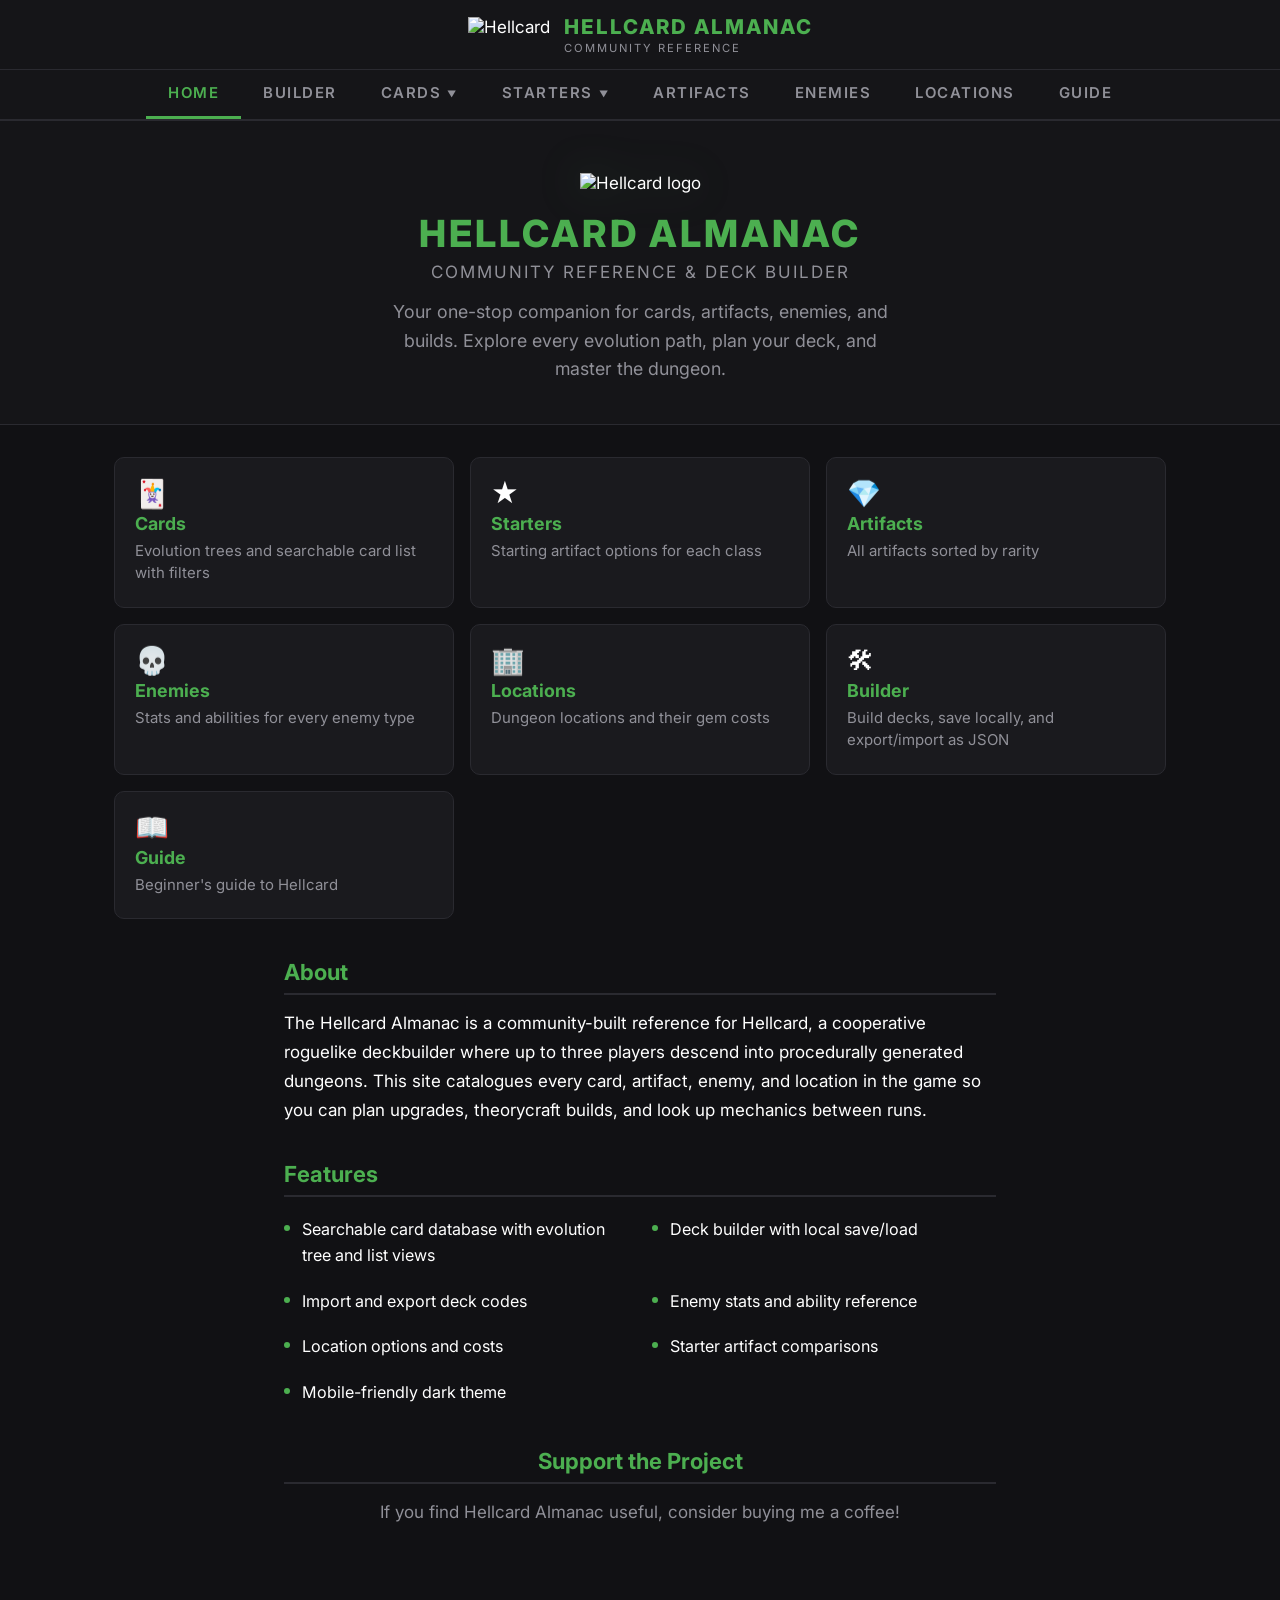
==== commit af2fb3fc: "Merge cards and evolutions into one page, add mobile support - Merge evolution tree view into cards." ====
--- a/index.html
+++ b/index.html
@@ -1,6 +1,14 @@
 <!DOCTYPE html>
 <html lang="en">
 <head>
+<!-- Google tag (gtag.js) -->
+<script async src="https://www.googletagmanager.com/gtag/js?id=G-T2G1HYB2GW"></script>
+<script>
+  window.dataLayer = window.dataLayer || [];
+  function gtag(){dataLayer.push(arguments);}
+  gtag('js', new Date());
+  gtag('config', 'G-T2G1HYB2GW');
+</script>
 <meta charset="UTF-8">
 <meta name="viewport" content="width=device-width, initial-scale=1.0">
 <title>Hellcard Almanac</title>
@@ -151,20 +159,15 @@
 
 <!-- Navigation Cards -->
 <div class="nav-cards">
-  <a class="nav-card" href="index.html">
-    <span class="nav-card-icon">&#127796;</span>
-    <span class="nav-card-name">Evolutions</span>
-    <span class="nav-card-desc">Browse all card evolution trees per class</span>
+  <a class="nav-card" href="cards.html">
+    <span class="nav-card-icon">&#127183;</span>
+    <span class="nav-card-name">Cards</span>
+    <span class="nav-card-desc">Evolution trees and searchable card list with filters</span>
   </a>
   <a class="nav-card" href="starter_artifacts.html">
     <span class="nav-card-icon">&#9733;</span>
     <span class="nav-card-name">Starters</span>
     <span class="nav-card-desc">Starting artifact options for each class</span>
-  </a>
-  <a class="nav-card" href="cards.html">
-    <span class="nav-card-icon">&#127183;</span>
-    <span class="nav-card-name">Cards</span>
-    <span class="nav-card-desc">Searchable card database with filters and sorting</span>
   </a>
   <a class="nav-card" href="artifacts.html">
     <span class="nav-card-icon">&#128142;</span>
@@ -203,8 +206,7 @@
   <div class="home-section">
     <h2>Features</h2>
     <ul class="features-list">
-      <li>Searchable card and artifact databases</li>
-      <li>Full card evolution trees by class</li>
+      <li>Searchable card database with evolution tree and list views</li>
       <li>Deck builder with local save/load</li>
       <li>Import and export deck codes</li>
       <li>Enemy stats and ability reference</li>
--- a/header.css
+++ b/header.css
@@ -131,11 +131,57 @@
   font-size: 1.1em; display: none;
 }
 
+/* === PAGE TITLE === */
+.page-title {
+  font-size: 1.4em; font-weight: 700; text-align: center;
+  margin-top: 32px; margin-bottom: 12px; letter-spacing: 1.5px;
+  text-transform: uppercase; color: var(--accent);
+}
+
 /* === BADGE === */
 .badge {
   display: inline-block; font-size: 0.7em; font-weight: 700;
   text-transform: uppercase; letter-spacing: 0.5px;
   padding: 2px 8px; border-radius: 4px;
+}
+
+/* === HAMBURGER MENU === */
+.nav-hamburger {
+  display: none;
+  background: none; border: none; color: var(--text); cursor: pointer;
+  padding: 10px 16px; font-size: 1.4em; line-height: 1;
+}
+
+/* === MOBILE RESPONSIVE === */
+@media (max-width: 768px) {
+  .site-banner { padding: 10px 16px; gap: 10px; }
+  .site-banner img { height: 28px; }
+  .site-banner h1 { font-size: 1em; letter-spacing: 1px; }
+
+  .nav-hamburger { display: block; position: absolute; right: 8px; top: 50%; transform: translateY(-50%); z-index: 301; }
+  .site-nav {
+    position: relative;
+    flex-direction: column; align-items: stretch;
+    max-height: 0; overflow: hidden; transition: max-height 0.3s ease;
+  }
+  .site-nav.open { max-height: 600px; }
+  .nav-item { border-bottom: 1px solid var(--border); }
+  .nav-link { padding: 12px 20px; font-size: 0.82em; justify-content: space-between; }
+  .nav-dropdown {
+    position: static; transform: none; border: none; border-radius: 0;
+    background: rgba(0,0,0,0.2); padding: 0 0 4px;
+  }
+  .nav-item:hover .nav-dropdown { display: none; }
+  .nav-item.mobile-open .nav-dropdown { display: block; }
+  .dropdown-item { padding: 10px 24px; }
+
+  .class-bar { padding: 6px 12px; gap: 4px; flex-wrap: wrap; }
+  .class-bar button { padding: 4px 10px; font-size: 0.75em; }
+
+  .search-bar { padding: 8px 12px; }
+  .search-bar input { width: 100%; }
+
+  .content-area { padding: 16px 12px 32px; }
 }
 
 /* === KO-FI FLOATING BUTTON === */
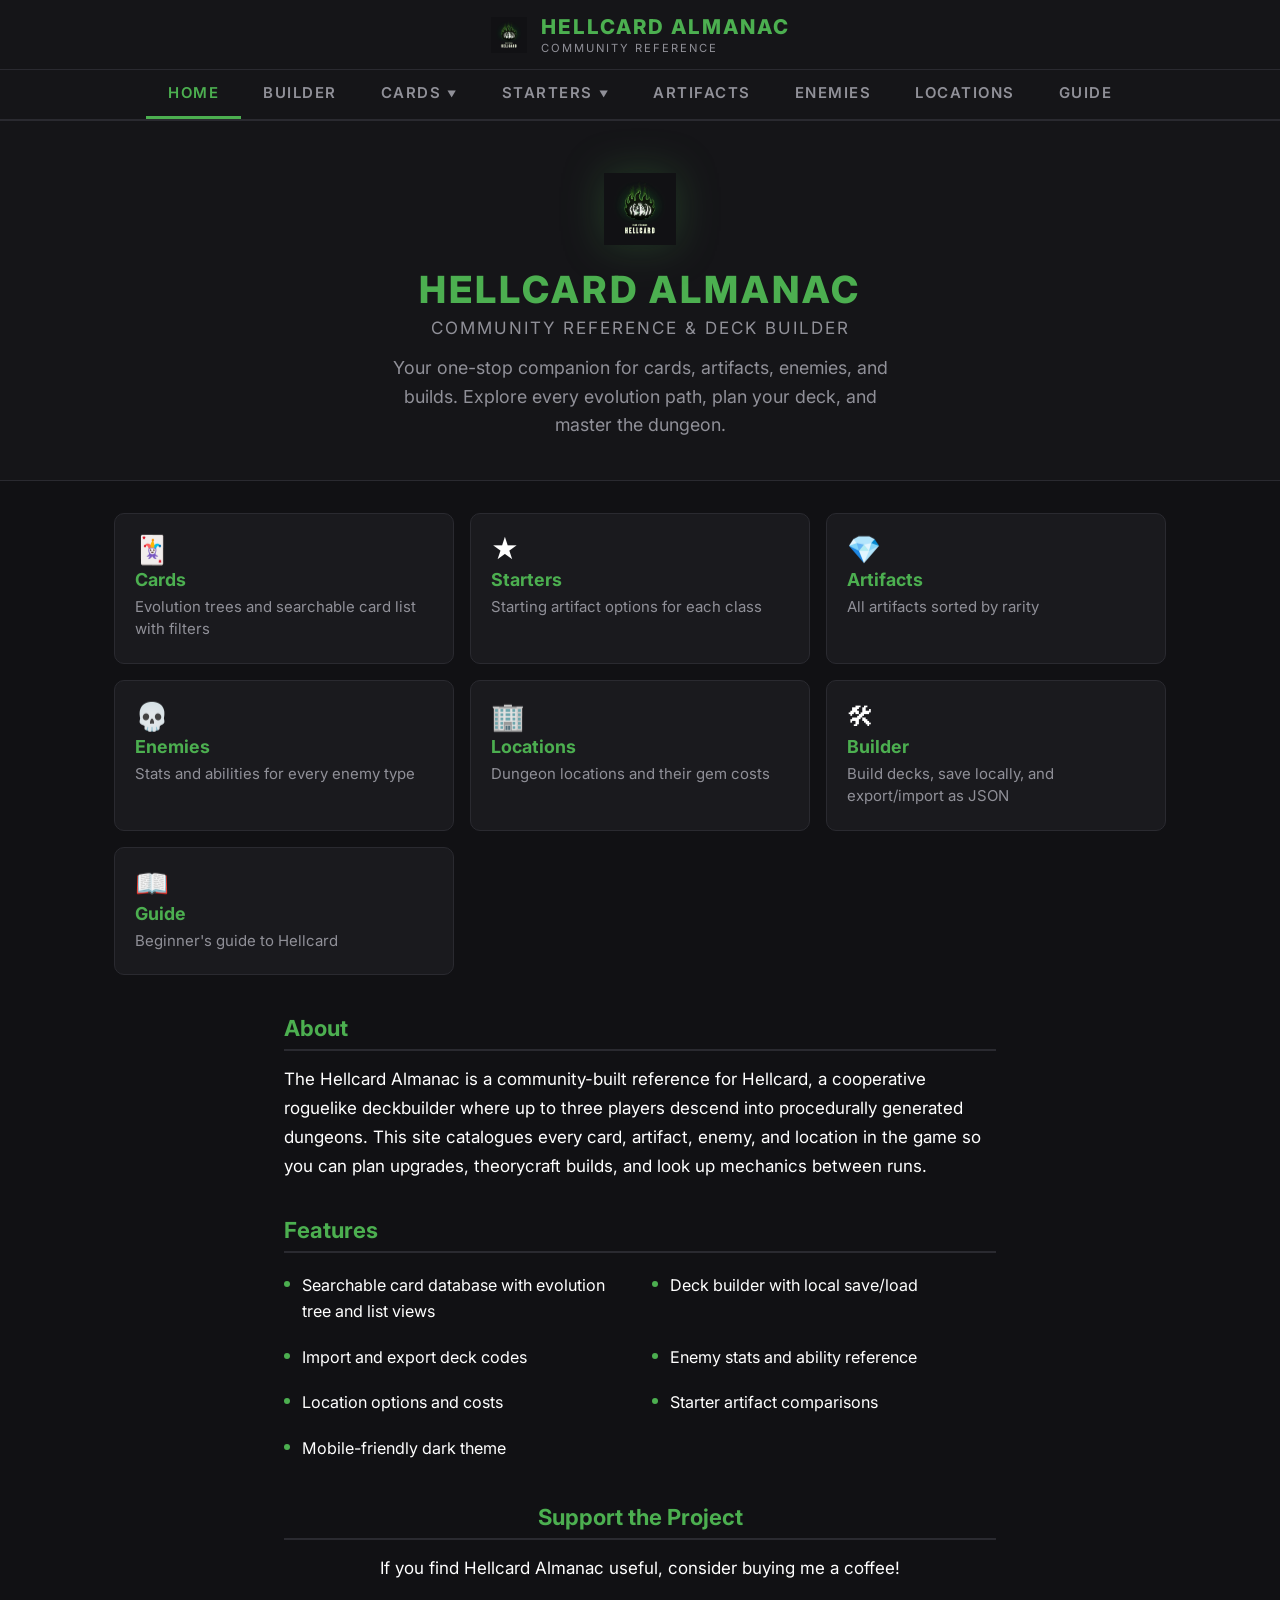
==== commit 30adf94b: "Optimize site: local assets, cache busting, cleanup - Replace all external Wikia favicon/logo URLs w" ====
--- a/index.html
+++ b/index.html
@@ -11,9 +11,15 @@
 </script>
 <meta charset="UTF-8">
 <meta name="viewport" content="width=device-width, initial-scale=1.0">
+<meta name="theme-color" content="#4caf50">
+<meta name="apple-mobile-web-app-capable" content="yes">
+<meta name="apple-mobile-web-app-status-bar-style" content="black-translucent">
+<meta name="apple-mobile-web-app-title" content="Hellcard">
+<link rel="manifest" href="manifest.json">
+<link rel="apple-touch-icon" href="icon-192.png">
 <title>Hellcard Almanac</title>
-<link rel="icon" type="image/png" href="https://static.wikia.nocookie.net/hellcard/images/e/e6/Site-logo.png/revision/latest?cb=20240917182248">
-<link rel="stylesheet" href="header.css?v=3">
+<link rel="icon" type="image/png" href="icon-192.png">
+<link rel="stylesheet" href="header.css?v=4">
 <style>
   /* === HERO === */
   .hero {
@@ -138,6 +144,17 @@
     background: var(--accent);
   }
 
+  /* === KO-FI EMBED === */
+  .kofi-section { text-align: center; }
+  .kofi-desc { color: var(--text-dim); margin-bottom: 16px; }
+  .kofi-container {
+    overflow: hidden; max-width: 400px; margin: 0 auto;
+    border-radius: 10px; height: 510px;
+  }
+  .kofi-container iframe {
+    border: none; width: 100%; height: 712px; background: transparent;
+  }
+
   @media (max-width: 600px) {
     .hero-title { font-size: 1.6em; }
     .nav-cards { grid-template-columns: 1fr; }
@@ -151,7 +168,7 @@
 
 <!-- Hero -->
 <div class="hero">
-  <img class="hero-logo" src="https://static.wikia.nocookie.net/hellcard/images/e/e6/Site-logo.png/revision/latest?cb=20240917182248" alt="Hellcard logo">
+  <img class="hero-logo" src="icon-512.png" alt="Hellcard logo">
   <div class="hero-title">HELLCARD ALMANAC</div>
   <div class="hero-subtitle">Community Reference &amp; Deck Builder</div>
   <p class="hero-tagline">Your one-stop companion for cards, artifacts, enemies, and builds. Explore every evolution path, plan your deck, and master the dungeon.</p>
@@ -216,14 +233,15 @@
     </ul>
   </div>
 
-<div class="home-section" style="text-align:center;">
+<div class="home-section kofi-section">
   <h2>Support the Project</h2>
-  <p style="color:var(--text-dim);margin-bottom:16px;">If you find Hellcard Almanac useful, consider buying me a coffee!</p>
-  <div style="overflow:hidden;max-width:400px;margin:0 auto;border-radius:10px;height:510px;"><iframe id='kofiframe' src='https://ko-fi.com/burgi/?hidefeed=true&widget=true&embed=true&preview=true' style='border:none;width:100%;background:transparent;' height='712' title='burgi'></iframe></div>
-</div>
-</div>
-
-<script src="header.js?v=3"></script>
+  <p class="kofi-desc">If you find Hellcard Almanac useful, consider buying me a coffee!</p>
+  <div class="kofi-container"><iframe id='kofiframe' src='https://ko-fi.com/burgi/?hidefeed=true&widget=true&embed=true&preview=true' title='burgi'></iframe></div>
+</div>
+</div>
+
+<script src="header.js?v=4"></script>
 <script type='text/javascript' src='https://storage.ko-fi.com/cdn/widget/Widget_2.js'></script><script type='text/javascript'>kofiwidget2.init('Support me on Ko-fi', '#4caf50', 'C1C11ZMZ2C');kofiwidget2.draw();</script>
+<script>if('serviceWorker' in navigator) navigator.serviceWorker.register('/sw.js');</script>
 </body>
 </html>
--- a/header.css
+++ b/header.css
@@ -154,11 +154,11 @@
 
 /* === MOBILE RESPONSIVE === */
 @media (max-width: 768px) {
-  .site-banner { padding: 10px 16px; gap: 10px; }
+  .site-banner { padding: 10px 16px; gap: 10px; position: relative; }
   .site-banner img { height: 28px; }
   .site-banner h1 { font-size: 1em; letter-spacing: 1px; }
 
-  .nav-hamburger { display: block; position: absolute; right: 8px; top: 50%; transform: translateY(-50%); z-index: 301; }
+  .nav-hamburger { display: flex; align-items: center; justify-content: center; position: absolute; right: 8px; top: 0; bottom: 0; z-index: 301; }
   .site-nav {
     position: relative;
     flex-direction: column; align-items: stretch;
